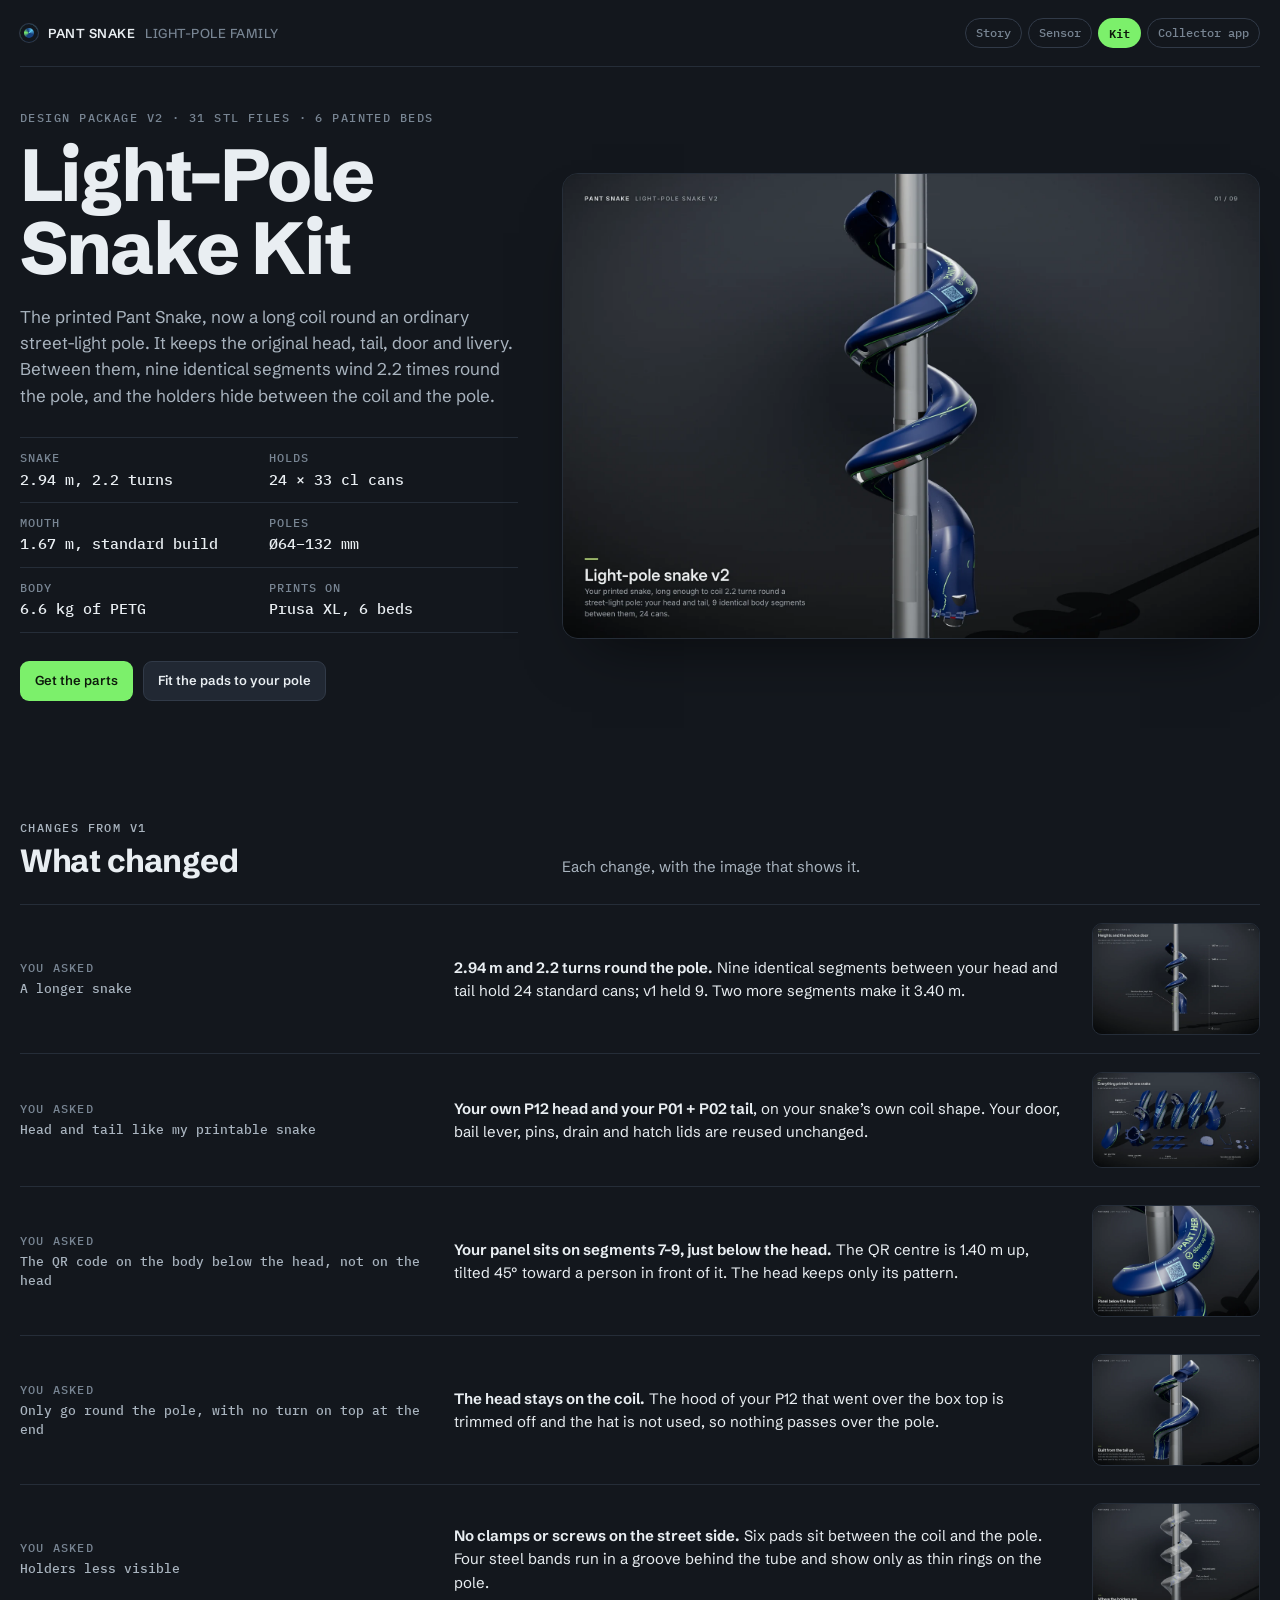
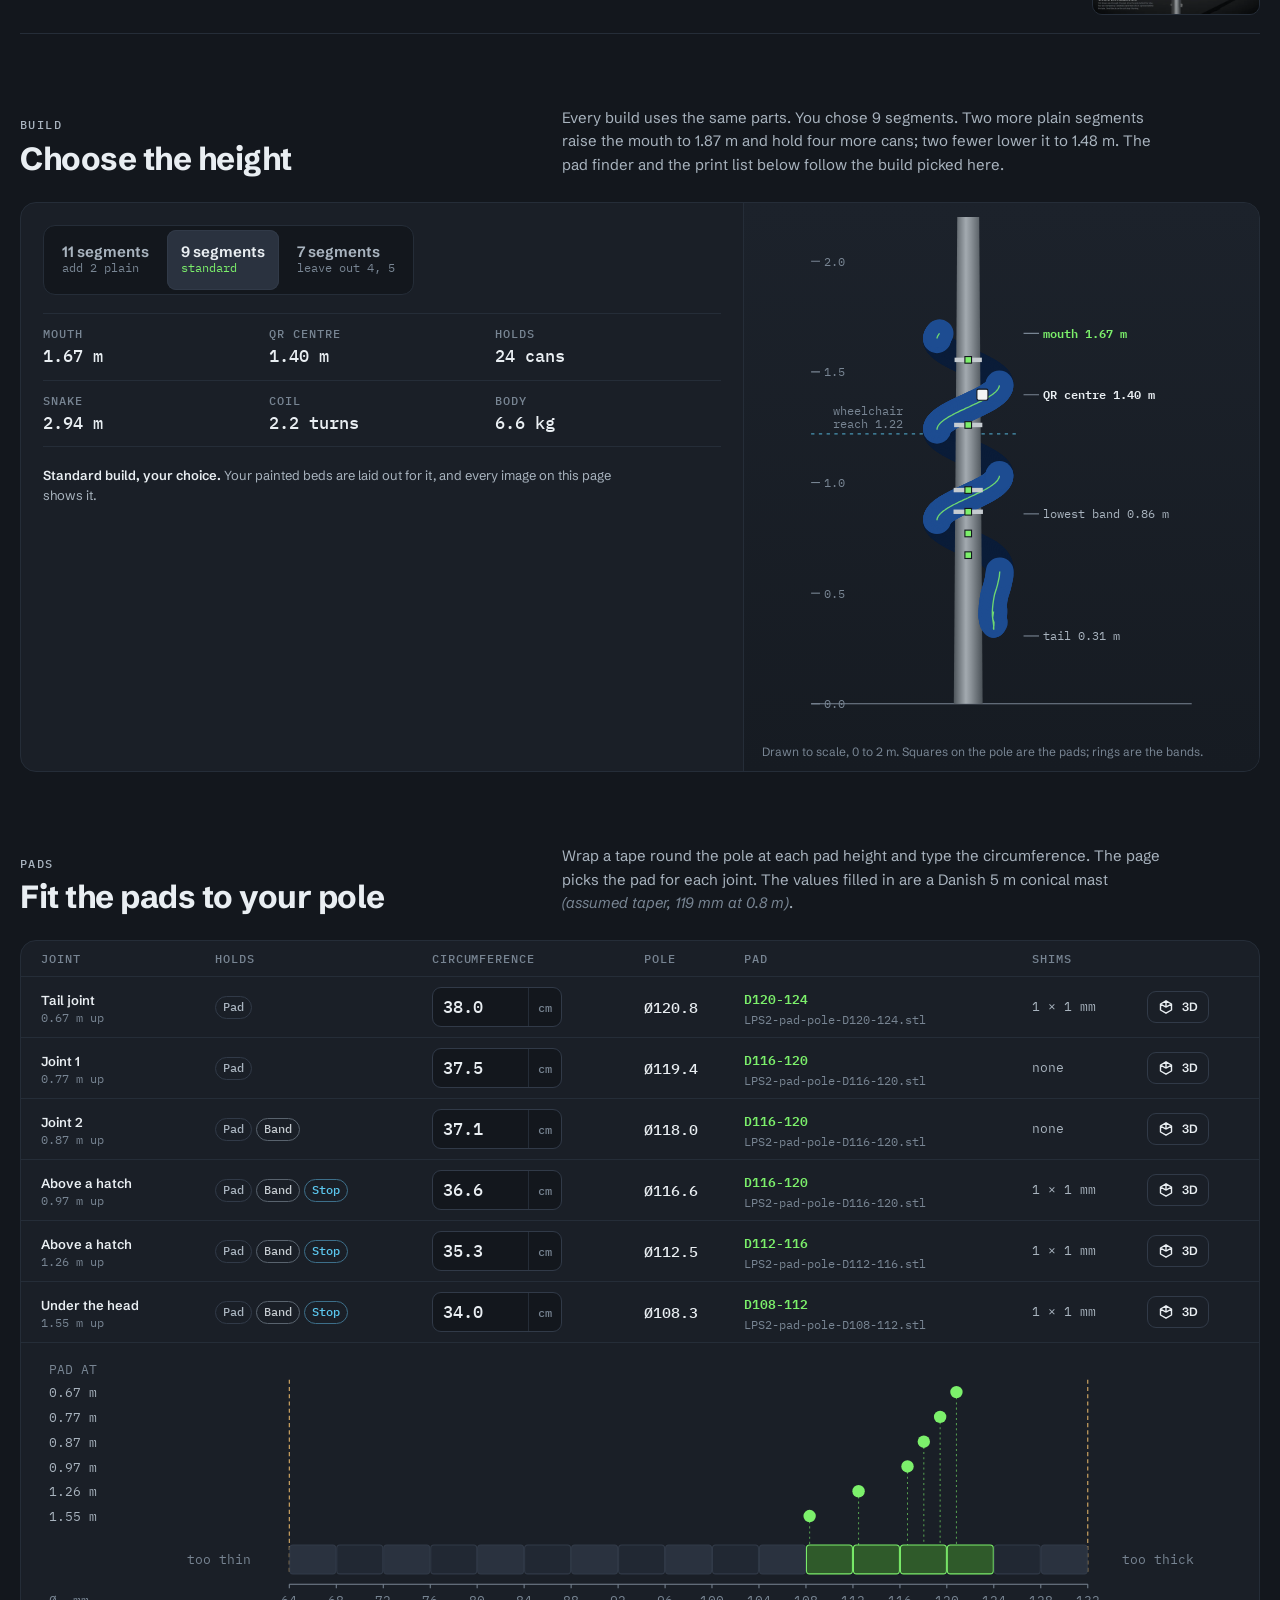
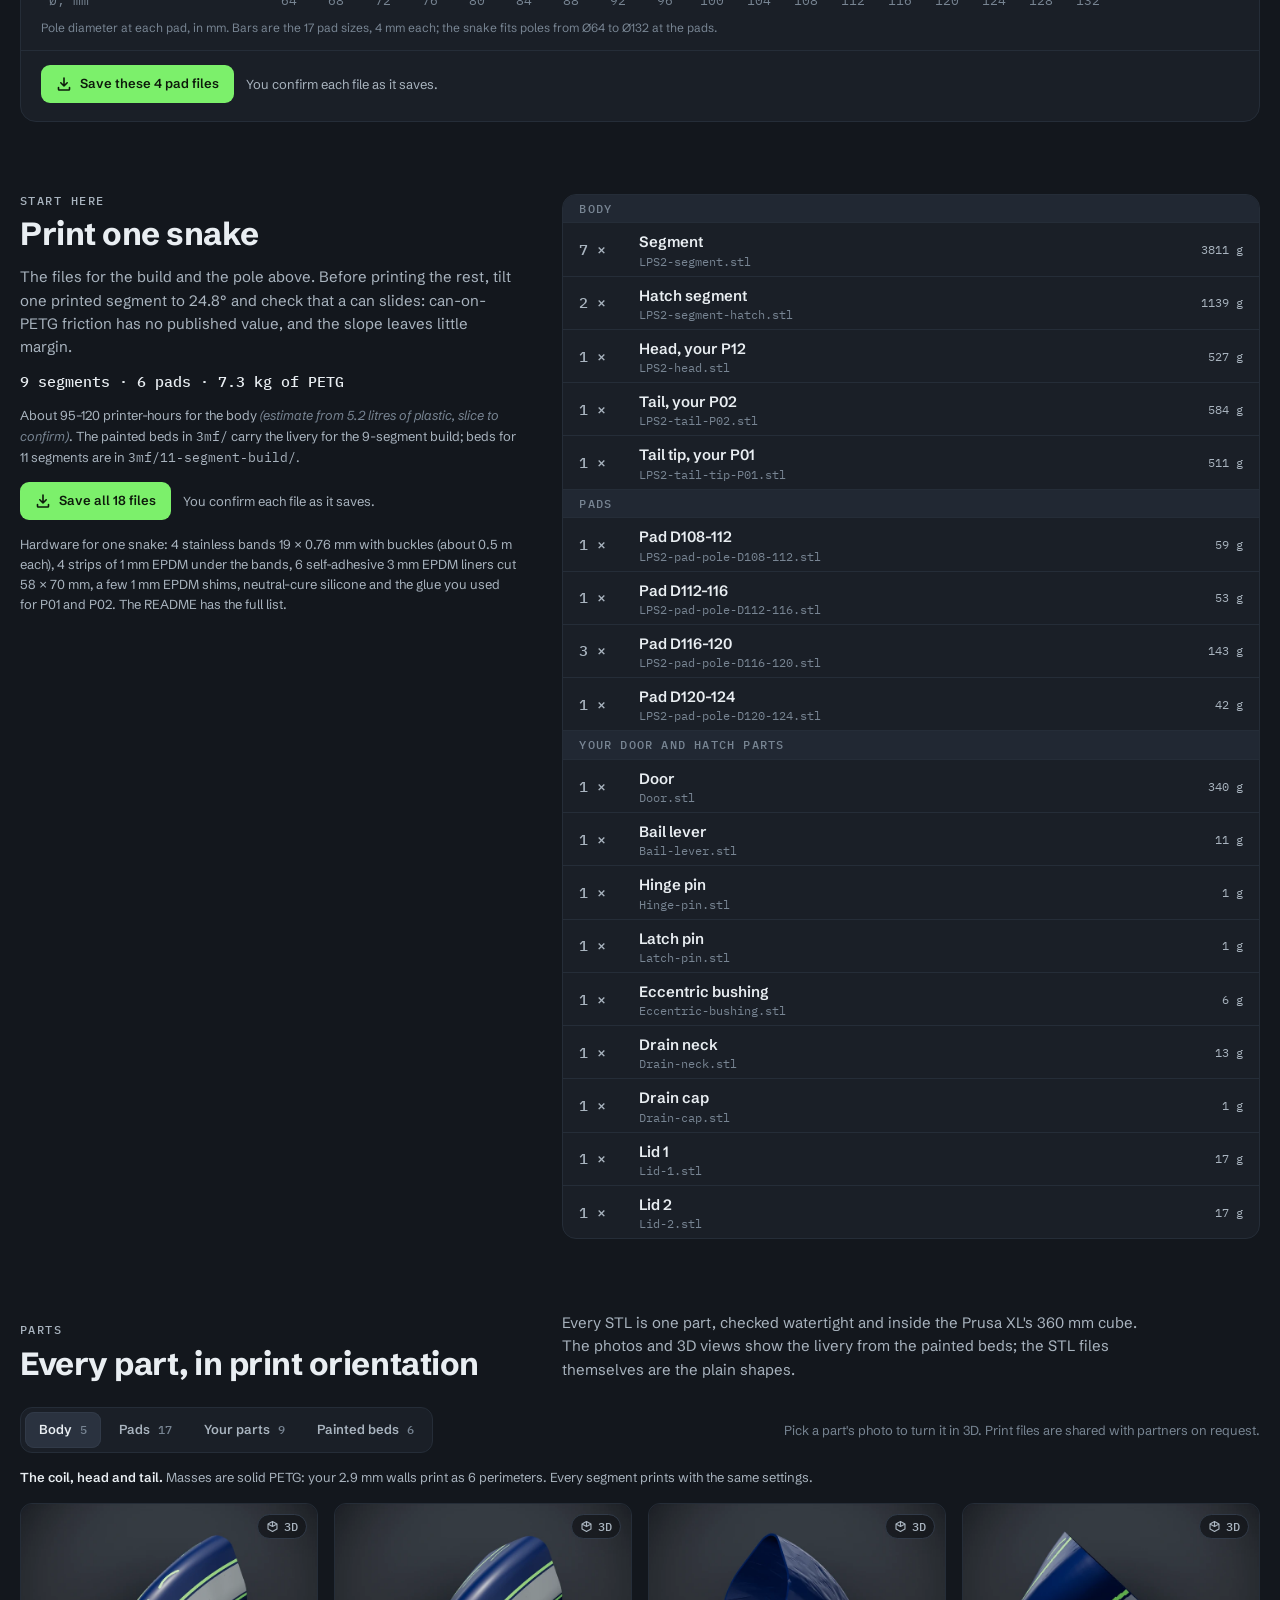
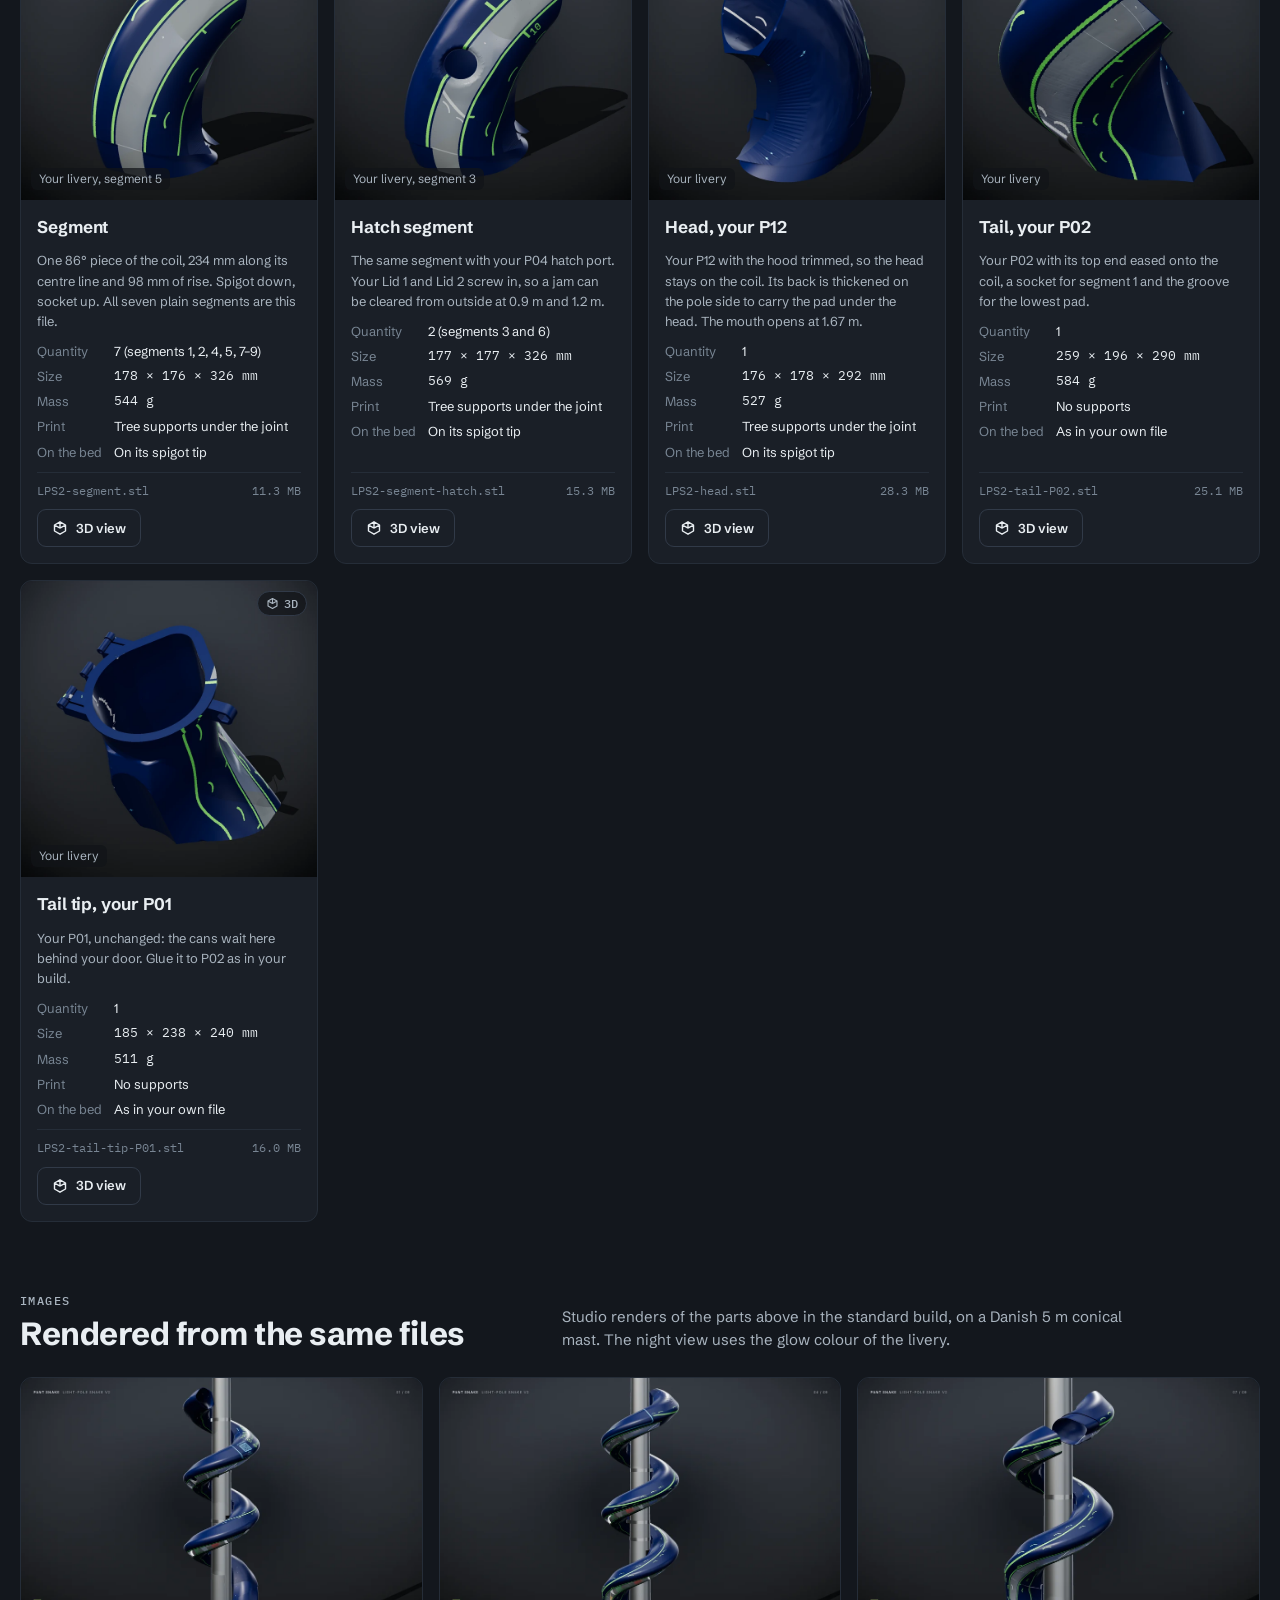
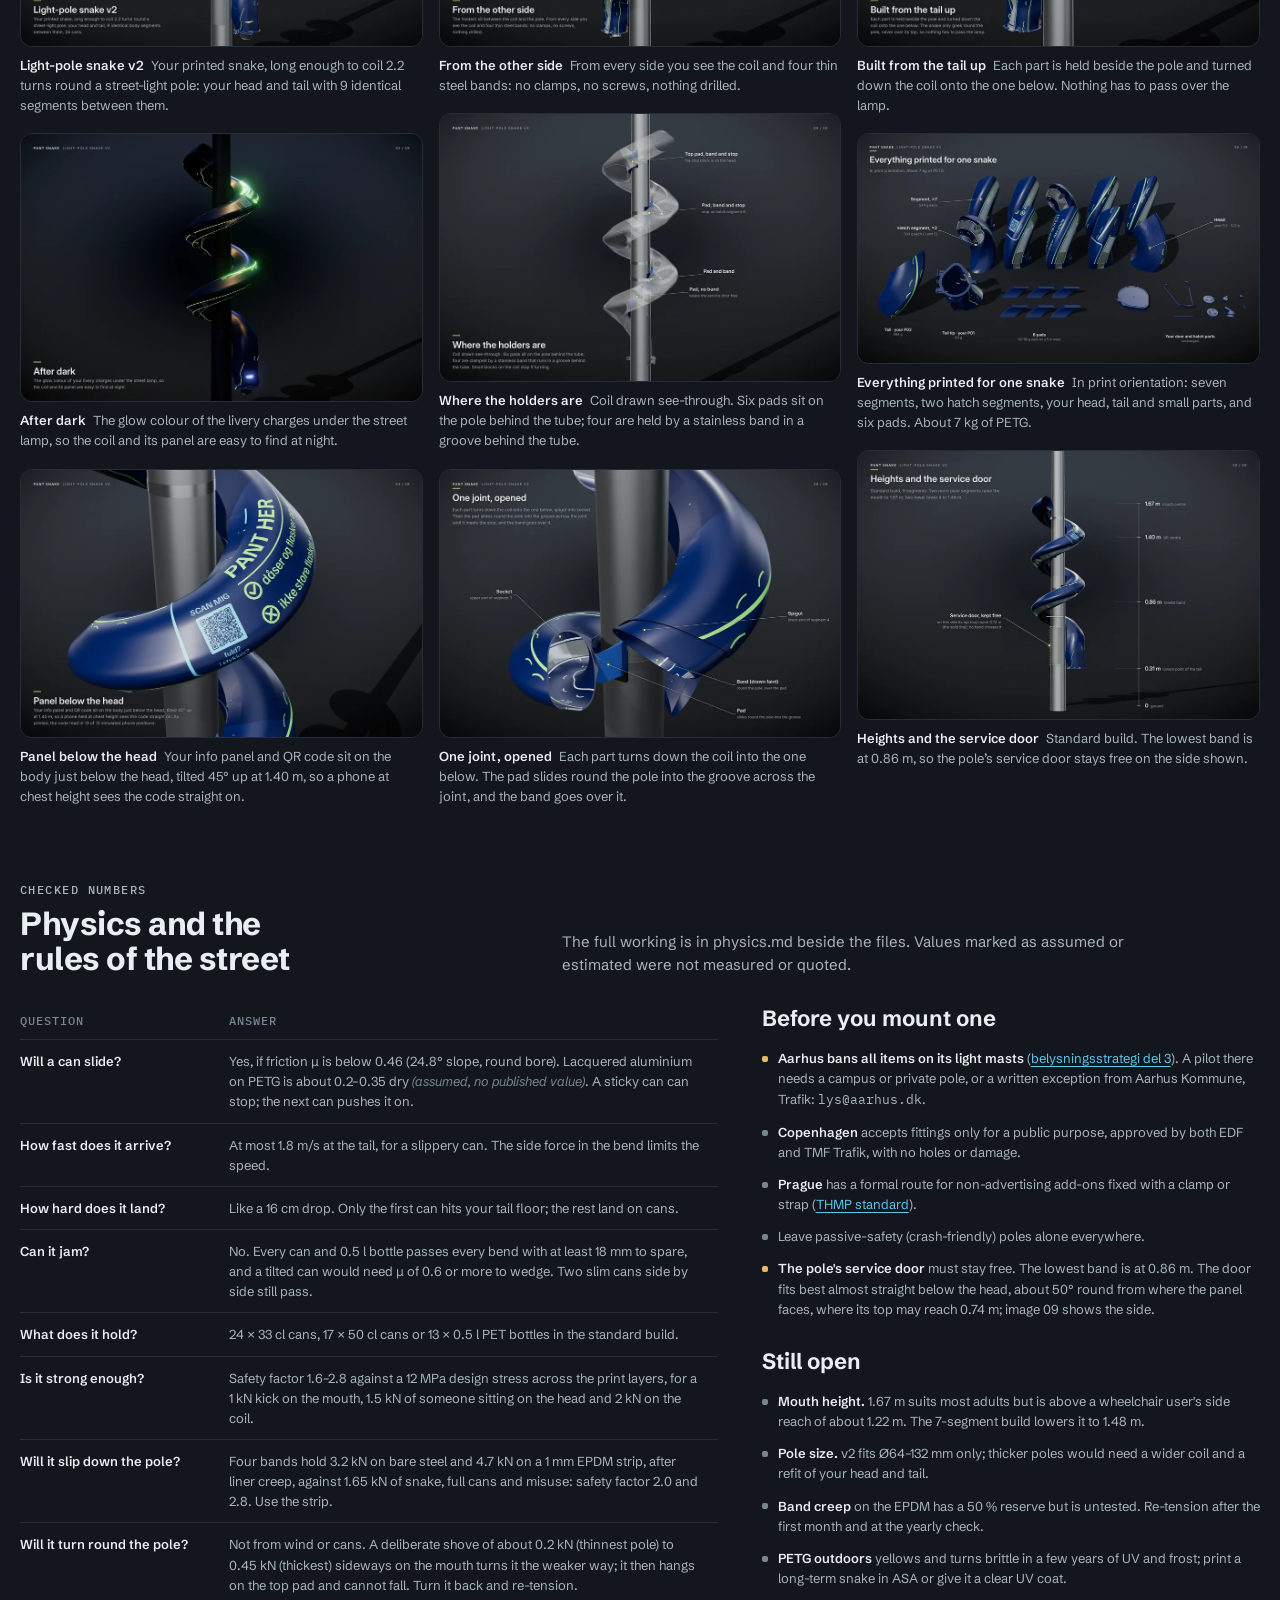
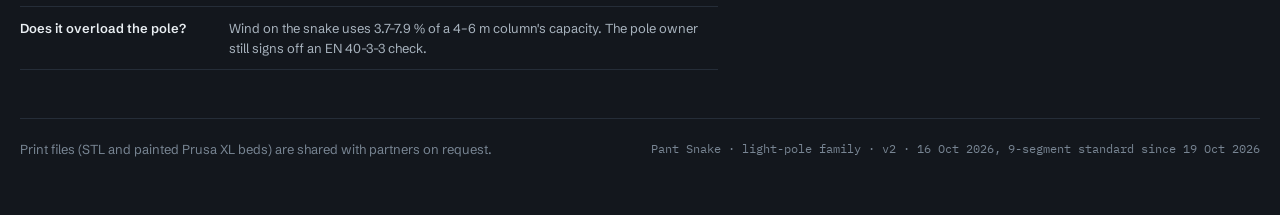
==== kit/index.html @ 94ca7a6e "Add story, sensor and kit pages next to the collector app The story and sensor films now use the rea" ====
<!doctype html><html><head><meta charset=utf8><meta name=viewport content="width=device-width,initial-scale=1,viewport-fit=cover"><style>:root{color-scheme:light;box-sizing:border-box;padding-top:env(safe-area-inset-top,0px);padding-bottom:env(safe-area-inset-bottom,0px)}html{scroll-padding-top:env(safe-area-inset-top,0px)}body{margin:0;padding:0;font:14px -apple-system,BlinkMacSystemFont,sans-serif;background:#fff;color:#000}img{max-width:100%}[hidden]:not([hidden=until-found i]){display:none!important}</style></head><body>
<title>Light-Pole Snake Kit</title>
<meta name="claude:viewport-fit-sides" content="cover">
<meta name="description" content="Your printed Pant Snake as a long coil round a street-light pole: every part with painted 3D previews, a build chooser and a pad finder.">
<link rel="preconnect" href="https://fonts.googleapis.com">
<link rel="preconnect" href="https://fonts.gstatic.com" crossorigin>
<link rel="stylesheet" href="https://fonts.googleapis.com/css2?family=IBM+Plex+Mono:wght@400;500;600&family=Schibsted+Grotesk:wght@400..800&display=swap">
<style>
/* Layout: a dark product studio that continues the renders' slate backdrop. The coil is the hero; parts sit on
   plates like a kit sheet; print-shop data (sizes, masses, file names) is set in mono like a job ticket. The accent
   is the livery: glow green for what fits and what to press, aqua for references, on a navy-tinted slate.
   One deliberate dark look: the renders are studio shots on slate, so the page has no light theme. */
:root {
  color-scheme: dark;
  --studio: #13171D;
  --plate: #1A1F27;
  --plate-2: #212833;
  --plate-3: #2A323F;
  --rule: #313A48;
  --rule-soft: #252D38;
  --ink: #E9EEF2;
  --ink-2: #A9B4BF;
  --ink-3: #788593;
  --navy: #0B2A5B;
  --navy-hi: #17417F;
  --glow: #7CF06B;
  --glow-ink: #0D1A0B;
  --aqua: #5CC8F0;
  --white: #F2F4F5;
  --window: #B9C5CC;
  --steel: #C5CBD0;
  --alert: #E8B86B;
  --f-display: "Schibsted Grotesk", "Helvetica Neue", Arial, sans-serif;
  --f-body: "Schibsted Grotesk", "Helvetica Neue", Arial, sans-serif;
  --f-data: "IBM Plex Mono", ui-monospace, "SFMono-Regular", Menlo, Consolas, monospace;
  --t-xs: 0.75rem;
  --t-s: 0.8125rem;
  --t-m: 0.9375rem;
  --t-l: 1.0625rem;
  --t-xl: 1.375rem;
  --t-2xl: clamp(1.5rem, 2.6vw, 2rem);
  --t-hero: clamp(2.5rem, 6.4vw, 4.6rem);
  --radius: 12px;
}
html { background: var(--studio); }
body {
  background: var(--studio);
  color: var(--ink);
  font: 400 var(--t-m)/1.55 var(--f-body);
  padding-left: max(16px, env(safe-area-inset-left, 0px));
  padding-right: max(16px, env(safe-area-inset-right, 0px));
  padding-block: 0 56px;
  -webkit-font-smoothing: antialiased;
}
.page { max-width: 1240px; margin: 0 auto; }
h1, h2, h3 { font-family: var(--f-display); margin: 0; text-wrap: balance; color: var(--ink); }
p { margin: 0; }
a { color: var(--aqua); text-underline-offset: 3px; text-decoration-thickness: 1px; }
a:focus-visible, button:focus-visible, input:focus-visible, [tabindex]:focus-visible { outline: 2px solid var(--glow); outline-offset: 2px; }
.num, .mono { font-family: var(--f-data); font-variant-numeric: tabular-nums; }
.eyebrow { font: 500 var(--t-xs)/1.2 var(--f-data); letter-spacing: 0.12em; text-transform: uppercase; color: var(--ink-3); }
.i { width: 16px; height: 16px; flex: none; }
.est { color: var(--ink-3); font-style: italic; }
.hint { color: var(--ink-3); font-size: var(--t-s); }
.sr { position: absolute; width: 1px; height: 1px; padding: 0; margin: -1px; overflow: hidden; clip: rect(0 0 0 0); white-space: nowrap; border: 0; }

/* top bar */
.top { display: flex; justify-content: space-between; align-items: center; gap: 16px; padding-block: 18px; border-bottom: 1px solid var(--rule-soft); }
.brand { display: flex; align-items: center; gap: 10px; font: 600 var(--t-s)/1 var(--f-display); letter-spacing: 0.04em; text-transform: uppercase; }
.brand .sub { color: var(--ink-3); font-weight: 500; }
.mark { width: 18px; height: 18px; border-radius: 50%; background: conic-gradient(from 210deg, var(--navy-hi), var(--glow) 18%, var(--navy-hi) 36%, var(--aqua) 54%, var(--navy-hi) 72%); box-shadow: inset 0 0 0 4px var(--studio), 0 0 0 1px var(--rule); }
.ver { display: flex; align-items: center; gap: 6px; font: 500 var(--t-xs)/1 var(--f-data); }
.ver .pill { display: inline-flex; align-items: center; min-height: 28px; padding: 0 10px; border-radius: 999px; border: 1px solid var(--rule); color: var(--ink-3); text-decoration: none; }
.ver .pill.on { color: var(--glow-ink); background: var(--glow); border-color: transparent; font-weight: 600; }
.ver a.pill:hover { color: var(--ink); border-color: var(--ink-3); }

/* hero */
.hero { display: grid; grid-template-columns: minmax(0, 5fr) minmax(0, 7fr); gap: 44px; align-items: center; padding-block: 44px 56px; }
.hero h1 { font-size: var(--t-hero); font-weight: 760; letter-spacing: -0.025em; line-height: 0.98; margin-top: 14px; }
.hero .lede { font-size: var(--t-l); color: var(--ink-2); margin-top: 20px; max-width: 34em; }
.figures { display: grid; grid-template-columns: repeat(2, minmax(0, 1fr)); margin: 28px 0 0; border-top: 1px solid var(--rule-soft); }
.figures div { padding: 12px 12px 12px 0; border-bottom: 1px solid var(--rule-soft); min-width: 0; }
.figures dt { font: 500 var(--t-xs)/1.3 var(--f-data); letter-spacing: 0.08em; text-transform: uppercase; color: var(--ink-3); }
.figures dd { margin: 4px 0 0; font: 500 var(--t-m)/1.35 var(--f-data); font-variant-numeric: tabular-nums; color: var(--ink); }
.cta { display: flex; flex-wrap: wrap; gap: 10px; margin-top: 28px; }
.hero-fig { margin: 0; border-radius: 16px; overflow: hidden; border: 1px solid var(--rule-soft); background: #1C1F24; box-shadow: 0 30px 60px -30px rgba(0, 0, 0, 0.6); }
.hero-fig button { all: unset; display: block; cursor: zoom-in; }
.hero-fig img { display: block; width: 100%; height: auto; }

/* buttons */
.btn { display: inline-flex; align-items: center; justify-content: center; gap: 8px; min-height: 38px; padding: 0 14px; border-radius: 9px; border: 1px solid var(--rule); background: var(--plate-2); color: var(--ink); font: 600 var(--t-s)/1 var(--f-body); cursor: pointer; text-decoration: none; white-space: nowrap; transition: background-color 0.15s, border-color 0.15s; }
.btn:hover { background: var(--plate-3); }
.btn.primary { background: var(--glow); border-color: transparent; color: var(--glow-ink); }
.btn.primary:hover { background: #95F487; }
.btn.ghost { background: transparent; }
.btn.ghost:hover { background: var(--plate-2); }
.btn[disabled] { opacity: 0.5; cursor: default; }
.btn[data-state="busy"] .i { animation: bob 0.9s ease-in-out infinite; }
.btn[data-state="saved"] { background: transparent; border-color: var(--glow); color: var(--ink); }
.btn.sm { min-height: 32px; padding: 0 10px; font-size: var(--t-xs); }
@keyframes bob { 50% { transform: translateY(2px); } }

/* sections */
.section { padding-block: 64px 8px; }
.section-head { display: grid; grid-template-columns: minmax(0, 5fr) minmax(0, 7fr); gap: 44px; align-items: end; margin-bottom: 26px; }
.section-head h2 { font-size: var(--t-2xl); font-weight: 720; letter-spacing: -0.015em; line-height: 1.1; margin-top: 8px; }
.section-head p { color: var(--ink-2); max-width: 40em; }

/* what you asked for */
.asks { list-style: none; margin: 0; padding: 0; border-top: 1px solid var(--rule-soft); }
.ask { display: grid; grid-template-columns: minmax(0, 4fr) minmax(0, 6fr) 168px; gap: 28px; align-items: center; padding: 18px 0; border-bottom: 1px solid var(--rule-soft); }
.ask .q { font: 500 var(--t-s)/1.45 var(--f-data); color: var(--ink-2); }
.ask .q::before { content: "You asked"; display: block; font-size: var(--t-xs); letter-spacing: 0.1em; text-transform: uppercase; color: var(--ink-3); margin-bottom: 4px; }
.ask .a { color: var(--ink); }
.ask .a strong { font-weight: 650; }
.ask .ev { all: unset; box-sizing: border-box; display: block; width: 168px; max-width: 100%; aspect-ratio: 3 / 2; border-radius: 10px; overflow: hidden; border: 1px solid var(--rule-soft); cursor: zoom-in; background: #1C1F24; }
.ask .ev img { display: block; width: 100%; height: 100%; object-fit: cover; transition: transform 0.5s cubic-bezier(.2, .7, .2, 1); }
.ask .ev:hover img { transform: scale(1.04); }
.ask .ev:focus-visible { outline: 2px solid var(--glow); outline-offset: 2px; }

/* build chooser */
.build { display: grid; grid-template-columns: minmax(0, 7fr) minmax(0, 5fr); border: 1px solid var(--rule-soft); border-radius: 16px; background: var(--plate); overflow: hidden; }
.build-main { padding: 22px; display: flex; flex-direction: column; gap: 18px; min-width: 0; }
.seg-ctl { display: flex; flex-wrap: wrap; gap: 4px; padding: 4px; background: var(--studio); border: 1px solid var(--rule-soft); border-radius: 12px; align-self: flex-start; max-width: 100%; }
.seg-ctl label { position: relative; display: inline-flex; flex-direction: column; justify-content: center; min-height: 48px; padding: 6px 14px; border-radius: 9px; cursor: pointer; color: var(--ink-2); }
.seg-ctl input { position: absolute; opacity: 0; inset: 0; margin: 0; cursor: pointer; }
.seg-ctl .n { font: 650 var(--t-m)/1.1 var(--f-display); }
.seg-ctl .d { font: 400 var(--t-xs)/1.3 var(--f-data); color: var(--ink-3); }
.seg-ctl label:has(input:checked) { background: var(--plate-3); color: var(--ink); box-shadow: inset 0 0 0 1px var(--rule); }
.seg-ctl label:has(input:checked) .d { color: var(--glow); }
.seg-ctl label:has(input:focus-visible) { outline: 2px solid var(--glow); outline-offset: 1px; }
.bfig { display: grid; grid-template-columns: repeat(3, minmax(0, 1fr)); gap: 0; border-top: 1px solid var(--rule-soft); margin: 0; }
.bfig div { padding: 12px 12px 12px 0; border-bottom: 1px solid var(--rule-soft); min-width: 0; }
.bfig dt { font: 500 var(--t-xs)/1.3 var(--f-data); letter-spacing: 0.08em; text-transform: uppercase; color: var(--ink-3); }
.bfig dd { margin: 4px 0 0; font: 500 var(--t-l)/1.3 var(--f-data); font-variant-numeric: tabular-nums; }
.bfig dd small { display: block; font-size: var(--t-xs); color: var(--ink-3); font-weight: 400; }
.build-note { color: var(--ink-2); font-size: var(--t-s); max-width: 46em; }
.build-note strong { color: var(--ink); font-weight: 600; }
.elev { margin: 0; padding: 14px 18px 10px; border-left: 1px solid var(--rule-soft); background: linear-gradient(180deg, #1C222B, #161B22); min-width: 0; }
.elev svg { display: block; width: 100%; height: auto; max-height: 520px; }
.elev text { font-family: var(--f-data); font-size: 11px; fill: var(--ink-2); }
.elev .lab-strong { fill: var(--ink); font-weight: 600; }
.elev .lab-glow { fill: var(--glow); font-weight: 600; }
.elev .lab-dim { fill: var(--ink-3); }
.elev figcaption { color: var(--ink-3); font-size: var(--t-xs); margin-top: 6px; }

/* pad finder */
.finder { border: 1px solid var(--rule-soft); border-radius: 16px; background: var(--plate); overflow: hidden; }
.finder-top { display: flex; flex-wrap: wrap; justify-content: space-between; align-items: center; gap: 12px 20px; padding: 16px 20px; border-bottom: 1px solid var(--rule-soft); }
.finder-top p { color: var(--ink-2); font-size: var(--t-s); max-width: 54em; }
.tbl { overflow-x: auto; position: relative; }
table { width: 100%; border-collapse: collapse; font-size: var(--t-s); }
th, td { text-align: left; vertical-align: middle; padding: 10px 14px 10px 0; border-top: 1px solid var(--rule-soft); }
thead th { font: 500 var(--t-xs) var(--f-data); letter-spacing: 0.08em; text-transform: uppercase; color: var(--ink-3); border-top: 0; vertical-align: bottom; }
td { color: var(--ink-2); }
.padtab { min-width: 760px; }
.padtab th:first-child, .padtab td:first-child { padding-left: 20px; }
.padtab td.j { color: var(--ink); font-weight: 600; white-space: nowrap; }
.padtab td.j small { display: block; font: 400 var(--t-xs) var(--f-data); color: var(--ink-3); }
.role { display: inline-flex; flex-wrap: wrap; gap: 4px; }
.tag { display: inline-flex; align-items: center; gap: 5px; padding: 2px 7px; border-radius: 999px; font: 500 var(--t-xs)/1.4 var(--f-data); border: 1px solid var(--rule); color: var(--ink-2); white-space: nowrap; }
.tag.band { border-color: #59636E; color: var(--steel); }
.tag.stop { border-color: #3D6F8A; color: var(--aqua); }
.field { display: flex; align-items: stretch; border: 1px solid var(--rule); border-radius: 9px; background: var(--studio); overflow: hidden; width: 128px; }
.field input { flex: 1; min-width: 0; width: 100%; border: 0; background: transparent; color: var(--ink); font: 500 var(--t-l)/1 var(--f-data); padding: 8px 10px; font-variant-numeric: tabular-nums; }
.field input:focus-visible { outline: none; }
.field:focus-within { border-color: var(--glow); }
.field .unit { display: flex; align-items: center; padding: 0 9px; color: var(--ink-3); font: 500 var(--t-xs) var(--f-data); border-left: 1px solid var(--rule-soft); }
.dia { font: 500 var(--t-m) var(--f-data); color: var(--ink); white-space: nowrap; }
.padname { font: 600 var(--t-s) var(--f-data); color: var(--glow); white-space: nowrap; }
.padname.bad { color: var(--alert); }
.padtab .pfile { font: 400 var(--t-xs) var(--f-data); color: var(--ink-3); display: block; margin-top: 2px; overflow-wrap: anywhere; }
.finder-chart { margin: 0; padding: 14px 20px 12px; border-top: 1px solid var(--rule-soft); }
.chart-scroll { overflow-x: auto; position: relative; }
#padchart { width: 100%; min-width: 880px; height: auto; display: block; }
#padchart text { font-family: var(--f-data); font-size: 12.5px; fill: var(--ink-2); }
#padchart .bar rect { fill: var(--plate-3); stroke: var(--rule); stroke-width: 1; }
#padchart .bar.alt rect { fill: var(--plate-2); }
#padchart .bar.hit rect { fill: #2F5A2A; stroke: var(--glow); }
#padchart .axis, #padchart .tick { stroke: var(--ink-3); stroke-width: 1; }
#padchart .lab { fill: var(--ink-3); }
#padchart .row-lab { fill: var(--ink-2); }
#padchart .mk circle { fill: var(--glow); }
#padchart .mk.bad circle { fill: var(--alert); }
#padchart .mk line { stroke: var(--glow); stroke-width: 1; stroke-dasharray: 2 3; opacity: 0.6; }
#padchart .mk.bad line { stroke: var(--alert); }
#padchart .limit { stroke: var(--alert); stroke-width: 1; stroke-dasharray: 4 3; }
.finder-chart figcaption { color: var(--ink-3); font-size: var(--t-xs); margin-top: 6px; }
.finder-foot { display: flex; flex-wrap: wrap; align-items: center; gap: 12px; padding: 14px 20px 18px; border-top: 1px solid var(--rule-soft); }
.status { color: var(--ink-2); font-size: var(--t-s); }

/* print one snake */
.lane { display: grid; grid-template-columns: minmax(0, 5fr) minmax(0, 7fr); gap: 44px; align-items: start; }
.lane-text { display: flex; flex-direction: column; gap: 14px; }
.lane-text h2 { font-size: var(--t-2xl); font-weight: 720; letter-spacing: -0.015em; line-height: 1.1; margin-top: 8px; }
.lane-text p { color: var(--ink-2); }
.lane-sum { font: 500 var(--t-m) var(--f-data); color: var(--ink) !important; }
.lane-actions { display: flex; flex-wrap: wrap; align-items: center; gap: 12px; }
.hw { color: var(--ink-3); font-size: var(--t-s); }
.checklist { list-style: none; margin: 0; padding: 0; border: 1px solid var(--rule-soft); border-radius: 14px; background: var(--plate); overflow: hidden; }
.checklist li { display: grid; grid-template-columns: 3.2em minmax(0, 1fr) auto; grid-template-areas: "q n c" "q f c"; gap: 0 12px; padding: 7px 16px; border-top: 1px solid var(--rule-soft); align-items: center; }
.checklist li:first-child { border-top: 0; }
.checklist li.grp { display: block; padding: 6px 16px; background: var(--plate-2); font: 500 var(--t-xs)/1.3 var(--f-data); letter-spacing: 0.1em; text-transform: uppercase; color: var(--ink-3); }
.checklist .q { grid-area: q; color: var(--ink-2); font: 500 var(--t-m) var(--f-data); }
.checklist .n { grid-area: n; font-weight: 600; }
.checklist .f { grid-area: f; font: 400 var(--t-xs) var(--f-data); color: var(--ink-3); overflow-wrap: anywhere; }
.checklist .c { grid-area: c; color: var(--ink-2); font: 400 var(--t-xs) var(--f-data); white-space: nowrap; }
.checklist li.saved .q::after { content: " ✓"; color: var(--glow); }

/* tabs and part grid */
.bar { display: flex; flex-wrap: wrap; justify-content: space-between; align-items: center; gap: 12px 20px; margin: 0 0 14px; }
.tabs { display: flex; flex-wrap: wrap; gap: 4px; padding: 4px; background: var(--plate); border: 1px solid var(--rule-soft); border-radius: 12px; max-width: 100%; }
.tab { display: inline-flex; align-items: center; gap: 8px; min-height: 36px; padding: 0 14px; border: 0; border-radius: 9px; background: transparent; color: var(--ink-2); font: 600 var(--t-s)/1 var(--f-body); cursor: pointer; }
.tab:hover { color: var(--ink); }
.tab[aria-selected="true"] { background: var(--plate-3); color: var(--ink); box-shadow: inset 0 0 0 1px var(--rule); }
.tab .count { font: 500 var(--t-xs) var(--f-data); color: var(--ink-3); }
.tab .short { display: none; }
.dl-note { color: var(--ink-3); font-size: var(--t-s); max-width: 44em; }
.dl-note.warn { color: var(--alert); }
.panel-meta { color: var(--ink-2); font-size: var(--t-s); margin-bottom: 16px; max-width: 70em; }
.panel-meta strong { color: var(--ink); font-weight: 600; }
.grid { display: grid; grid-template-columns: repeat(auto-fill, minmax(262px, 1fr)); gap: 16px; }
.part { display: flex; flex-direction: column; background: var(--plate); border: 1px solid var(--rule-soft); border-radius: var(--radius); overflow: hidden; min-width: 0; }
.shot { all: unset; box-sizing: border-box; display: block; position: relative; aspect-ratio: 1 / 1; max-width: 100%; cursor: zoom-in; background: #1D2127; }
.shot:focus-visible { outline: 2px solid var(--glow); outline-offset: -2px; }
.shot img { display: block; width: 100%; height: 100%; object-fit: cover; transition: transform 0.5s cubic-bezier(.2, .7, .2, 1); }
.shot:hover img { transform: scale(1.035); }
.badge { position: absolute; top: 10px; right: 10px; display: inline-flex; align-items: center; gap: 5px; font: 500 var(--t-xs)/1 var(--f-data); padding: 5px 8px; border-radius: 999px; background: rgba(17, 20, 24, 0.72); border: 1px solid var(--rule); color: var(--ink-2); }
.badge .i { width: 13px; height: 13px; }
.shown { position: absolute; left: 10px; bottom: 10px; font: 400 var(--t-xs)/1.2 var(--f-body); color: var(--ink-2); background: rgba(17, 20, 24, 0.72); padding: 4px 8px; border-radius: 6px; }
.part-body { padding: 14px 16px 16px; display: flex; flex-direction: column; gap: 10px; flex: 1; min-width: 0; }
.part h3 { font-size: var(--t-l); font-weight: 680; letter-spacing: -0.005em; }
.note { color: var(--ink-2); font-size: var(--t-s); }
.spec { display: grid; grid-template-columns: auto minmax(0, 1fr); gap: 5px 12px; margin: 0; font-size: var(--t-s); }
.spec div { display: contents; }
.spec dt { color: var(--ink-3); }
.spec dd { margin: 0; color: var(--ink); min-width: 0; }
.spec .num { font-size: var(--t-s); }
.file { display: flex; justify-content: space-between; gap: 10px; font: 400 var(--t-xs)/1.4 var(--f-data); color: var(--ink-3); margin-top: auto; padding-top: 10px; border-top: 1px solid var(--rule-soft); }
.file .fname { overflow-wrap: anywhere; min-width: 0; user-select: all; }
.file .fsize { flex: none; }
.actions { display: flex; gap: 8px; flex-wrap: wrap; }
.actions .btn.primary { flex: 1; }
.pads-intro { display: grid; grid-template-columns: 200px minmax(0, 1fr); gap: 20px; align-items: center; margin-bottom: 14px; }
.pads-intro .shot { border-radius: 12px; overflow: hidden; border: 1px solid var(--rule-soft); }
.pads-intro p { color: var(--ink-2); font-size: var(--t-s); max-width: 52em; }
.pads-intro p + p { margin-top: 8px; }
.sizes { min-width: 640px; }
.sizes td:first-child, .sizes th:first-child { padding-left: 2px; }
.sizes td.r { color: var(--ink); font: 600 var(--t-s) var(--f-data); white-space: nowrap; }
.sizes td .acts { display: flex; gap: 6px; justify-content: flex-end; }
.sizes tr.pick td.r { color: var(--glow); }
.sizes tr.pick td.r::after { content: " ●"; font-size: 0.7em; vertical-align: 1px; }
.beds { list-style: none; margin: 0; padding: 0; display: grid; grid-template-columns: repeat(auto-fill, minmax(320px, 1fr)); gap: 16px; }
.bedc { display: flex; flex-direction: column; gap: 10px; padding: 16px; background: var(--plate); border: 1px solid var(--rule-soft); border-radius: var(--radius); min-width: 0; }
.bedc h3 { font-size: var(--t-l); font-weight: 680; }
.bedc .contents { color: var(--ink-2); font-size: var(--t-s); }
.panel-meta.beds11 { margin-top: 32px; padding-top: 20px; border-top: 1px solid var(--rule-soft); }

/* gallery */
.gallery { columns: 3 300px; column-gap: 16px; }
.g-item { break-inside: avoid; margin: 0 0 18px; }
.g-btn { all: unset; box-sizing: border-box; display: block; width: 100%; cursor: zoom-in; border-radius: 12px; overflow: hidden; border: 1px solid var(--rule-soft); background: #1C1F24; }
.g-btn:focus-visible { outline: 2px solid var(--glow); outline-offset: 2px; }
.g-btn img { display: block; width: 100%; height: auto; transition: transform 0.5s cubic-bezier(.2, .7, .2, 1); }
.g-btn:hover img { transform: scale(1.02); }
.g-item figcaption { font-size: var(--t-s); color: var(--ink-2); margin-top: 8px; }
.g-item figcaption strong { color: var(--ink); font-weight: 600; margin-right: 4px; }

/* numbers */
.numbers { display: grid; grid-template-columns: minmax(0, 7fr) minmax(0, 5fr); gap: 44px; align-items: start; }
.numbers h3 { font-size: var(--t-xl); font-weight: 680; margin-bottom: 12px; }
.qa th, .qa td { vertical-align: top; padding: 11px 14px 11px 0; }
.qa tr:last-child th, .qa tr:last-child td { border-bottom: 1px solid var(--rule-soft); }
.qa tbody th { font-weight: 600; color: var(--ink); width: 30%; }
.rules { list-style: none; margin: 0 0 26px; padding: 0; display: flex; flex-direction: column; gap: 12px; }
.rules li { padding-left: 16px; position: relative; color: var(--ink-2); font-size: var(--t-s); }
.rules li::before { content: ""; position: absolute; left: 0; top: 0.6em; width: 6px; height: 6px; border-radius: 2px; background: var(--ink-3); }
.rules li.key::before { background: var(--alert); }
.rules strong { color: var(--ink); font-weight: 600; }

/* v1 band */
.earlier { display: flex; flex-wrap: wrap; justify-content: space-between; align-items: center; gap: 16px 28px; margin-top: 64px; padding: 20px 22px; border: 1px solid var(--rule-soft); border-radius: 16px; background: var(--plate); }
.earlier p { color: var(--ink-2); max-width: 52em; }
.earlier strong { color: var(--ink); font-weight: 650; }

.foot { margin-top: 40px; padding-top: 20px; border-top: 1px solid var(--rule-soft); display: flex; flex-wrap: wrap; justify-content: space-between; align-items: center; gap: 12px 24px; color: var(--ink-3); font-size: var(--t-s); }
.foot .mono { font-size: var(--t-xs); }
.foot .docs { display: flex; flex-wrap: wrap; gap: 8px; }

/* dialogs */
dialog { padding: 0; border: 1px solid var(--rule); border-radius: 18px; background: var(--plate); color: var(--ink); width: min(1120px, calc(100vw - 32px)); max-width: none; max-height: calc(100dvh - 32px); overflow: hidden; }
dialog::backdrop { background: rgba(9, 11, 13, 0.74); backdrop-filter: blur(3px); }
.viewer { display: grid; grid-template-columns: minmax(0, 1fr) 330px; height: min(680px, calc(100dvh - 34px)); }
.stage { position: relative; min-height: 0; background: radial-gradient(110% 85% at 50% 32%, #2E333B 0%, #1B1E23 58%, #131518 100%); }
.stage canvas { position: absolute; inset: 0; width: 100%; height: 100%; display: block; touch-action: none; cursor: grab; }
.stage canvas:active { cursor: grabbing; }
.stage-msg { position: absolute; inset: auto 0 18px 0; text-align: center; color: var(--ink-2); font-size: var(--t-s); pointer-events: none; }
.stage-fallback { position: absolute; inset: 0; display: grid; place-items: center; padding: 24px; }
.stage-fallback img { max-width: min(520px, 100%); max-height: 100%; border-radius: 12px; }
.stage-help { position: absolute; left: 16px; bottom: 14px; font: 400 var(--t-xs) var(--f-data); color: var(--ink-3); pointer-events: none; }
.legend { position: absolute; right: 14px; top: 14px; display: flex; flex-direction: column; gap: 5px; padding: 8px 10px; border-radius: 9px; background: rgba(17, 20, 24, 0.66); border: 1px solid var(--rule-soft); font: 400 var(--t-xs)/1.2 var(--f-data); color: var(--ink-2); pointer-events: none; }
.legend span { display: flex; align-items: center; gap: 7px; }
.chip { display: inline-block; width: 10px; height: 10px; border-radius: 3px; box-shadow: inset 0 0 0 1px rgba(255, 255, 255, 0.2); flex: none; }
.v-info { padding: 22px 22px 20px; border-left: 1px solid var(--rule-soft); display: flex; flex-direction: column; gap: 14px; overflow: auto; min-width: 0; }
.v-info h2 { font-size: var(--t-xl); font-weight: 700; }
.v-top { display: flex; justify-content: space-between; align-items: center; gap: 8px; }
.icon-btn { display: inline-grid; place-items: center; width: 36px; height: 36px; border-radius: 9px; border: 1px solid var(--rule); background: var(--plate-2); color: var(--ink); cursor: pointer; font: 600 1rem/1 var(--f-body); }
.icon-btn:hover { background: var(--plate-3); }
.v-nav { display: flex; gap: 6px; }
.v-actions { display: flex; flex-direction: column; gap: 8px; margin-top: auto; }
.lb { display: flex; flex-direction: column; }
.lb-stage { position: relative; display: grid; place-items: center; background: #15181B; min-height: 0; }
.lb-stage img { display: block; max-width: 100%; max-height: calc(100dvh - 120px); width: auto; height: auto; }
.lb-bar { display: flex; align-items: center; justify-content: space-between; gap: 12px; padding: 12px 14px 12px 18px; border-top: 1px solid var(--rule-soft); }
.lb-bar .t { font-weight: 600; }
.lb-bar .n { color: var(--ink-3); font: 400 var(--t-xs) var(--f-data); margin-left: 10px; }

.toast { position: fixed; left: 50%; transform: translateX(-50%); bottom: calc(18px + env(safe-area-inset-bottom, 0px)); z-index: 50; max-width: min(560px, calc(100vw - 32px)); padding: 11px 16px; border-radius: 10px; background: var(--plate-3); border: 1px solid var(--rule); color: var(--ink); font-size: var(--t-s); box-shadow: 0 16px 40px -12px rgba(0, 0, 0, 0.6); }
.toast[data-kind="ok"] { border-color: var(--glow); }
.toast[data-kind="warn"] { border-color: var(--alert); }

@media (max-width: 960px) {
  .hero, .section-head, .lane, .numbers, .build { grid-template-columns: minmax(0, 1fr); gap: 24px; }
  .build { gap: 0; }
  .elev { border-left: 0; border-top: 1px solid var(--rule-soft); }
  .elev svg { max-height: 440px; }
  .hero { padding-block: 28px 36px; }
  .ask { grid-template-columns: minmax(0, 1fr) 140px; gap: 10px 18px; }
  .ask .q { grid-column: 1 / -1; }
  .ask .ev { width: 140px; }
}
@media (max-width: 760px) {
  dialog { width: 100vw; max-height: 100dvh; height: 100dvh; border-radius: 0; border: 0; }
  .viewer { grid-template-columns: minmax(0, 1fr); grid-template-rows: minmax(0, 1fr) auto; height: 100dvh; }
  .v-info { border-left: 0; border-top: 1px solid var(--rule-soft); max-height: 46dvh; padding-bottom: calc(16px + env(safe-area-inset-bottom, 0px)); }
  .v-top { padding-top: env(safe-area-inset-top, 0px); }
  .lb-stage img { max-height: calc(100dvh - 90px); }
  .bfig { grid-template-columns: repeat(2, minmax(0, 1fr)); }
  .pads-intro { grid-template-columns: minmax(0, 1fr); }
  .pads-intro .shot { width: 160px; }
}
@media (max-width: 640px) {
  .padtab { min-width: 0; }
  .padtab thead { position: absolute; width: 1px; height: 1px; overflow: hidden; clip: rect(0 0 0 0); white-space: nowrap; }
  .padtab tbody { display: block; }
  .padtab tr { display: grid; grid-template-columns: minmax(0, 1fr) auto; grid-template-areas: "j c" "r d" "p v" "s s"; gap: 8px 14px; align-items: center; padding: 14px 16px; border-top: 1px solid var(--rule-soft); }
  .padtab tr:first-child { border-top: 0; }
  .padtab td, .padtab th:first-child, .padtab td:first-child { display: block; padding: 0; border: 0; }
  .padtab td.j { grid-area: j; }
  .padtab td.rc { grid-area: r; }
  .padtab td.cf { grid-area: c; }
  .padtab td.dia { grid-area: d; text-align: right; }
  .padtab td.pick-cell { grid-area: p; min-width: 0; }
  .padtab td.v3 { grid-area: v; }
  .padtab td.shim { grid-area: s; font-size: var(--t-xs); }
  .padtab td.shim::before { content: "Shims under the liner: "; color: var(--ink-3); font-family: var(--f-body); }
  .padtab td.v3:empty { display: none; }
}
@media (max-width: 560px) {
  .brand .sub, .tab .long { display: none; }
  .tab .short { display: inline; }
  .figures { grid-template-columns: minmax(0, 1fr); }
  .ask { grid-template-columns: minmax(0, 1fr); }
  .ask .ev { width: 100%; }
  .part { display: grid; grid-template-columns: 112px minmax(0, 1fr); }
  .shot { align-self: start; }
  .badge { top: 6px; right: 6px; padding: 4px 6px; }
  .shown { display: none; }
  .part-body { padding: 12px 12px 14px; }
  .actions .btn { flex: 1; }
  .checklist li { grid-template-columns: 2.6em minmax(0, 1fr); grid-template-areas: "q n" "q f" "q c"; }
  .build-main { padding: 16px; }
  .seg-ctl label { padding: 6px 10px; }
}
@media (prefers-reduced-motion: reduce) {
  *, *::before, *::after { transition: none !important; animation: none !important; }
}
.dl { display: none !important; }
</style>

<div class="page">
<header class="top">
  <div class="brand"><span class="mark" aria-hidden="true"></span><span>Pant Snake</span><span class="sub">Light-pole family</span></div>
  <nav class="ver" aria-label="Pages"><a class="pill" href="../story/">Story</a><a class="pill" href="../sensor/">Sensor</a><span class="pill on" aria-current="page">Kit</span><a class="pill" href="../">Collector app</a></nav>
</header>

<section class="hero" aria-labelledby="h-title">
  <div>
    <p class="eyebrow">Design package v2 · 31 STL files · 6 painted beds</p>
    <h1 id="h-title">Light-Pole Snake Kit</h1>
    <p class="lede">The printed Pant Snake, now a long coil round an ordinary street-light pole. It keeps the original head, tail, door and livery. Between them, nine identical segments wind 2.2 times round the pole, and the holders hide between the coil and the pole.</p>
    <dl class="figures">
      <div><dt>Snake</dt><dd>2.94 m, 2.2 turns</dd></div>
      <div><dt>Holds</dt><dd>24 × 33 cl cans</dd></div>
      <div><dt>Mouth</dt><dd>1.67 m, standard build</dd></div>
      <div><dt>Poles</dt><dd>Ø64–132 mm</dd></div>
      <div><dt>Body</dt><dd>6.6 kg of PETG</dd></div>
      <div><dt>Prints on</dt><dd>Prusa XL, 6 beds</dd></div>
    </dl>
    <div class="cta">
      <a class="btn primary" href="#parts">Get the parts</a>
      <a class="btn" href="#pads">Fit the pads to your pole</a>
    </div>
  </div>
  <figure class="hero-fig"><button type="button" class="g-open" data-idx="0" aria-label="Open image: Light-pole snake v2"><img src="v2/img/01-light-pole-snake-v2.webp" alt="Your navy snake with green glow lines coiled 2.2 times round a grey street-light pole, the head and its QR panel near the top and the tail near the ground." width="1800" height="1200" fetchpriority="high"></button></figure>
</section>

<section class="section" id="asks" aria-labelledby="asks-title">
  <div class="section-head">
    <div><p class="eyebrow">Changes from v1</p><h2 id="asks-title">What changed</h2></div>
    <p>Each change, with the image that shows it.</p>
  </div>
  <ol class="asks">
<li class="ask"><p class="q">A longer snake</p><p class="a"><strong>2.94 m and 2.2 turns round the pole.</strong> Nine identical segments between your head and tail hold 24 standard cans; v1 held 9. Two more segments make it 3.40 m.</p><button class="ev" type="button" data-idx="8" aria-label="Open image: Heights and the service door" style="aspect-ratio: 1800 / 1200"><img src="v2/img/09-heights-and-service-door-880.webp" alt="" width="880" height="587" loading="lazy" decoding="async"></button></li>
<li class="ask"><p class="q">Head and tail like my printable snake</p><p class="a"><strong>Your own P12 head and your P01 + P02 tail</strong>, on your snake’s own coil shape. Your door, bail lever, pins, drain and hatch lids are reused unchanged.</p><button class="ev" type="button" data-idx="7" aria-label="Open image: Everything printed for one snake" style="aspect-ratio: 2100 / 1200"><img src="v2/img/08-everything-printed-880.webp" alt="" width="880" height="503" loading="lazy" decoding="async"></button></li>
<li class="ask"><p class="q">The QR code on the body below the head, not on the head</p><p class="a"><strong>Your panel sits on segments 7–9, just below the head.</strong> The QR centre is 1.40 m up, tilted 45° toward a person in front of it. The head keeps only its pattern.</p><button class="ev" type="button" data-idx="2" aria-label="Open image: Panel below the head" style="aspect-ratio: 1800 / 1200"><img src="v2/img/03-panel-below-the-head-880.webp" alt="" width="880" height="587" loading="lazy" decoding="async"></button></li>
<li class="ask"><p class="q">Only go round the pole, with no turn on top at the end</p><p class="a"><strong>The head stays on the coil.</strong> The hood of your P12 that went over the box top is trimmed off and the hat is not used, so nothing passes over the pole.</p><button class="ev" type="button" data-idx="6" aria-label="Open image: Built from the tail up" style="aspect-ratio: 1800 / 1200"><img src="v2/img/07-built-from-the-tail-up-880.webp" alt="" width="880" height="587" loading="lazy" decoding="async"></button></li>
<li class="ask"><p class="q">Holders less visible</p><p class="a"><strong>No clamps or screws on the street side.</strong> Six pads sit between the coil and the pole. Four steel bands run in a groove behind the tube and show only as thin rings on the pole.</p><button class="ev" type="button" data-idx="4" aria-label="Open image: Where the holders are" style="aspect-ratio: 1800 / 1200"><img src="v2/img/05-where-the-holders-are-880.webp" alt="" width="880" height="587" loading="lazy" decoding="async"></button></li>
  </ol>
</section>

<section class="section" id="build" aria-labelledby="build-title">
  <div class="section-head">
    <div><p class="eyebrow">Build</p><h2 id="build-title">Choose the height</h2></div>
    <p>Every build uses the same parts. You chose 9 segments. Two more plain segments raise the mouth to 1.87 m and hold four more cans; two fewer lower it to 1.48 m. The pad finder and the print list below follow the build picked here.</p>
  </div>
  <div class="build">
    <div class="build-main">
      <div class="seg-ctl" role="radiogroup" aria-label="Number of body segments">
        <label><input type="radio" name="build" id="build-11" value="11"><span class="n">11 segments</span><span class="d">add 2 plain</span></label>
        <label><input type="radio" name="build" id="build-9" value="9" checked><span class="n">9 segments</span><span class="d">standard</span></label>
        <label><input type="radio" name="build" id="build-7" value="7"><span class="n">7 segments</span><span class="d">leave out 4, 5</span></label>
      </div>
      <dl class="bfig" id="bfig" aria-live="polite">
        <div><dt>Mouth</dt><dd id="b-mouth">1.67 m</dd></div>
        <div><dt>QR centre</dt><dd id="b-qr">1.40 m</dd></div>
        <div><dt>Holds</dt><dd id="b-cans">24 cans</dd></div>
        <div><dt>Snake</dt><dd id="b-len">2.94 m</dd></div>
        <div><dt>Coil</dt><dd id="b-turns">2.2 turns</dd></div>
        <div><dt>Body</dt><dd id="b-mass">6.6 kg</dd></div>
      </dl>
      <p class="build-note" id="b-note"></p>
    </div>
    <figure class="elev">
      <svg id="elev" viewBox="0 0 360 470" role="img" aria-labelledby="elev-title"><title id="elev-title">Side view of the snake on the pole, drawn to scale, with the heights of the mouth, the QR panel, the bands and the tail</title></svg>
      <figcaption>Drawn to scale, 0 to 2 m. Squares on the pole are the pads; rings are the bands.</figcaption>
    </figure>
  </div>
</section>

<section class="section" id="pads" aria-labelledby="pads-title">
  <div class="section-head">
    <div><p class="eyebrow">Pads</p><h2 id="pads-title">Fit the pads to your pole</h2></div>
    <p>Wrap a tape round the pole at each pad height and type the circumference. The page picks the pad for each joint. The values filled in are a Danish 5 m conical mast <span class="est">(assumed taper, 119 mm at 0.8 m)</span>.</p>
  </div>
  <div class="finder">
    <div class="tbl">
      <table class="padtab">
        <thead><tr><th scope="col">Joint</th><th scope="col">Holds</th><th scope="col">Circumference</th><th scope="col">Pole</th><th scope="col">Pad</th><th scope="col">Shims</th><th scope="col"><span class="sr">3D</span></th></tr></thead>
        <tbody id="pad-rows"></tbody>
      </table>
    </div>
    <figure class="finder-chart">
      <div class="chart-scroll"><svg id="padchart" viewBox="0 0 1160 248" role="img" aria-labelledby="pc-title"><title id="pc-title">Pole diameter at each pad height against the 17 pad sizes</title><text class="lab" x="8" y="16">PAD AT</text><line class="limit" x1="240.4" x2="240.4" y1="22" y2="210.0"/><line class="limit" x1="1013.6" x2="1013.6" y1="22" y2="210.0"/><text class="lab" x="172.2" y="200.0" text-anchor="middle">too thin</text><text class="lab" x="1081.8" y="200.0" text-anchor="middle">too thick</text><g class="bar" data-pad="pad-D64-68"><title>D64-68</title><rect x="240.9" y="182.0" width="44.5" height="28" rx="3"/></g><g class="bar alt" data-pad="pad-D68-72"><title>D68-72</title><rect x="286.4" y="182.0" width="44.5" height="28" rx="3"/></g><g class="bar" data-pad="pad-D72-76"><title>D72-76</title><rect x="331.9" y="182.0" width="44.5" height="28" rx="3"/></g><g class="bar alt" data-pad="pad-D76-80"><title>D76-80</title><rect x="377.4" y="182.0" width="44.5" height="28" rx="3"/></g><g class="bar" data-pad="pad-D80-84"><title>D80-84</title><rect x="422.8" y="182.0" width="44.5" height="28" rx="3"/></g><g class="bar alt" data-pad="pad-D84-88"><title>D84-88</title><rect x="468.3" y="182.0" width="44.5" height="28" rx="3"/></g><g class="bar" data-pad="pad-D88-92"><title>D88-92</title><rect x="513.8" y="182.0" width="44.5" height="28" rx="3"/></g><g class="bar alt" data-pad="pad-D92-96"><title>D92-96</title><rect x="559.3" y="182.0" width="44.5" height="28" rx="3"/></g><g class="bar" data-pad="pad-D96-100"><title>D96-100</title><rect x="604.8" y="182.0" width="44.5" height="28" rx="3"/></g><g class="bar alt" data-pad="pad-D100-104"><title>D100-104</title><rect x="650.2" y="182.0" width="44.5" height="28" rx="3"/></g><g class="bar" data-pad="pad-D104-108"><title>D104-108</title><rect x="695.7" y="182.0" width="44.5" height="28" rx="3"/></g><g class="bar alt" data-pad="pad-D108-112"><title>D108-112</title><rect x="741.2" y="182.0" width="44.5" height="28" rx="3"/></g><g class="bar" data-pad="pad-D112-116"><title>D112-116</title><rect x="786.7" y="182.0" width="44.5" height="28" rx="3"/></g><g class="bar alt" data-pad="pad-D116-120"><title>D116-120</title><rect x="832.2" y="182.0" width="44.5" height="28" rx="3"/></g><g class="bar" data-pad="pad-D120-124"><title>D120-124</title><rect x="877.6" y="182.0" width="44.5" height="28" rx="3"/></g><g class="bar alt" data-pad="pad-D124-128"><title>D124-128</title><rect x="923.1" y="182.0" width="44.5" height="28" rx="3"/></g><g class="bar" data-pad="pad-D128-132"><title>D128-132</title><rect x="968.6" y="182.0" width="44.5" height="28" rx="3"/></g><line class="axis" x1="240.4" x2="1013.6" y1="220.0" y2="220.0"/><line class="tick" x1="240.4" x2="240.4" y1="220.0" y2="224.0"/><text class="lab" x="240.4" y="240.0" text-anchor="middle">64</text><line class="tick" x1="285.9" x2="285.9" y1="220.0" y2="224.0"/><text class="lab" x="285.9" y="240.0" text-anchor="middle">68</text><line class="tick" x1="331.4" x2="331.4" y1="220.0" y2="224.0"/><text class="lab" x="331.4" y="240.0" text-anchor="middle">72</text><line class="tick" x1="376.9" x2="376.9" y1="220.0" y2="224.0"/><text class="lab" x="376.9" y="240.0" text-anchor="middle">76</text><line class="tick" x1="422.3" x2="422.3" y1="220.0" y2="224.0"/><text class="lab" x="422.3" y="240.0" text-anchor="middle">80</text><line class="tick" x1="467.8" x2="467.8" y1="220.0" y2="224.0"/><text class="lab" x="467.8" y="240.0" text-anchor="middle">84</text><line class="tick" x1="513.3" x2="513.3" y1="220.0" y2="224.0"/><text class="lab" x="513.3" y="240.0" text-anchor="middle">88</text><line class="tick" x1="558.8" x2="558.8" y1="220.0" y2="224.0"/><text class="lab" x="558.8" y="240.0" text-anchor="middle">92</text><line class="tick" x1="604.3" x2="604.3" y1="220.0" y2="224.0"/><text class="lab" x="604.3" y="240.0" text-anchor="middle">96</text><line class="tick" x1="649.7" x2="649.7" y1="220.0" y2="224.0"/><text class="lab" x="649.7" y="240.0" text-anchor="middle">100</text><line class="tick" x1="695.2" x2="695.2" y1="220.0" y2="224.0"/><text class="lab" x="695.2" y="240.0" text-anchor="middle">104</text><line class="tick" x1="740.7" x2="740.7" y1="220.0" y2="224.0"/><text class="lab" x="740.7" y="240.0" text-anchor="middle">108</text><line class="tick" x1="786.2" x2="786.2" y1="220.0" y2="224.0"/><text class="lab" x="786.2" y="240.0" text-anchor="middle">112</text><line class="tick" x1="831.7" x2="831.7" y1="220.0" y2="224.0"/><text class="lab" x="831.7" y="240.0" text-anchor="middle">116</text><line class="tick" x1="877.1" x2="877.1" y1="220.0" y2="224.0"/><text class="lab" x="877.1" y="240.0" text-anchor="middle">120</text><line class="tick" x1="922.6" x2="922.6" y1="220.0" y2="224.0"/><text class="lab" x="922.6" y="240.0" text-anchor="middle">124</text><line class="tick" x1="968.1" x2="968.1" y1="220.0" y2="224.0"/><text class="lab" x="968.1" y="240.0" text-anchor="middle">128</text><line class="tick" x1="1013.6" x2="1013.6" y1="220.0" y2="224.0"/><text class="lab" x="1013.6" y="240.0" text-anchor="middle">132</text><text class="lab" x="8" y="240.0">Ø, mm</text><g id="pc-marks"></g></svg></div>
      <figcaption>Pole diameter at each pad, in mm. Bars are the 17 pad sizes, 4 mm each; the snake fits poles from Ø64 to Ø132 at the pads.</figcaption>
    </figure>
    <div class="finder-foot">
      <button class="btn primary" type="button" id="save-pads"><svg class="i" viewBox="0 0 16 16" aria-hidden="true"><path d="M8 2v8m0 0 3.2-3.2M8 10 4.8 6.8M2.5 11.5v1.7c0 .5.4.8.8.8h9.4c.4 0 .8-.3.8-.8v-1.7" fill="none" stroke="currentColor" stroke-width="1.6" stroke-linecap="round" stroke-linejoin="round"/></svg><span>Save these pads</span></button>
      <span class="status" id="pads-status" aria-live="polite">You confirm each file as it saves.</span>
    </div>
  </div>
</section>

<section class="section" id="print" aria-labelledby="lane-title">
  <div class="lane">
    <div class="lane-text">
      <div><p class="eyebrow">Start here</p><h2 id="lane-title">Print one snake</h2></div>
      <p>The files for the build and the pole above. Before printing the rest, tilt one printed segment to 24.8° and check that a can slides: can-on-PETG friction has no published value, and the slope leaves little margin.</p>
      <p class="lane-sum" id="lane-sum">9 segments · 6 pads · 6.9 kg of PETG</p>
      <p class="hint">About 95–120 printer-hours for the body <span class="est">(estimate from 5.2 litres of plastic, slice to confirm)</span>. The painted beds in <span class="mono">3mf/</span> carry the livery for the 9-segment build; beds for 11 segments are in <span class="mono">3mf/11-segment-build/</span>.</p>
      <div class="lane-actions">
        <button class="btn primary" type="button" id="save-lane"><svg class="i" viewBox="0 0 16 16" aria-hidden="true"><path d="M8 2v8m0 0 3.2-3.2M8 10 4.8 6.8M2.5 11.5v1.7c0 .5.4.8.8.8h9.4c.4 0 .8-.3.8-.8v-1.7" fill="none" stroke="currentColor" stroke-width="1.6" stroke-linecap="round" stroke-linejoin="round"/></svg><span>Save all files</span></button>
        <span class="status" id="lane-status" aria-live="polite">You confirm each file as it saves.</span>
      </div>
      <p class="hw">Hardware for one snake: 4 stainless bands 19 × 0.76 mm with buckles (about 0.5 m each), 4 strips of 1 mm EPDM under the bands, 6 self-adhesive 3 mm EPDM liners cut 58 × 70 mm, a few 1 mm EPDM shims, neutral-cure silicone and the glue you used for P01 and P02. The README has the full list.</p>
    </div>
    <ol class="checklist" id="lane-list"></ol>
  </div>
</section>

<section class="section" id="parts" aria-labelledby="parts-title">
  <div class="section-head">
    <div><p class="eyebrow">Parts</p><h2 id="parts-title">Every part, in print orientation</h2></div>
    <p>Every STL is one part, checked watertight and inside the Prusa XL's 360 mm cube. The photos and 3D views show the livery from the painted beds; the STL files themselves are the plain shapes.</p>
  </div>
  <div class="bar">
    <div class="tabs" role="tablist" aria-label="Part sets">
<button class="tab" role="tab" type="button" id="tab-body" data-key="body" aria-controls="panel-body" aria-selected="true" tabindex="0">Body<span class="count">5</span></button>
<button class="tab" role="tab" type="button" id="tab-pads-all" data-key="pads-all" aria-controls="panel-pads-all" aria-selected="false" tabindex="-1">Pads<span class="count">17</span></button>
<button class="tab" role="tab" type="button" id="tab-yours" data-key="yours" aria-controls="panel-yours" aria-selected="false" tabindex="-1">Your parts<span class="count">9</span></button>
<button class="tab" role="tab" type="button" id="tab-beds" data-key="beds" aria-controls="panel-beds" aria-selected="false" tabindex="-1"><span class="long">Painted beds</span><span class="short">Beds</span><span class="count">6</span></button>
    </div>
    <p class="dl-note" id="dl-note">Pick a part's photo to turn it in 3D. Print files are shared with partners on request.</p>
  </div>
<div class="panel" role="tabpanel" id="panel-body" aria-labelledby="tab-body"><p class="panel-meta"><strong>The coil, head and tail.</strong> Masses are solid PETG: your 2.9 mm walls print as 6 perimeters. Every segment prints with the same settings.</p><div class="grid"><article class="part" id="part-segment">
  <button class="shot" type="button" data-view="segment" aria-label="Open Segment in 3D">
    <img src="v2/thumbs/segment.webp" alt="Segment, studio render in print orientation" width="720" height="720" loading="lazy" decoding="async">
    <span class="badge"><svg class="i" viewBox="0 0 16 16" aria-hidden="true"><path d="M8 1.8 13.5 5v6L8 14.2 2.5 11V5L8 1.8Zm0 0v6.3m0 0 5.5-3.1M8 8.1 2.5 5" fill="none" stroke="currentColor" stroke-width="1.4" stroke-linejoin="round"/></svg>3D</span><span class="shown">Your livery, segment 5</span>
  </button>
  <div class="part-body">
    <h3>Segment</h3>
    <p class="note">One 86° piece of the coil, 234 mm along its centre line and 98 mm of rise. Spigot down, socket up. All seven plain segments are this file.</p>
    <dl class="spec">
      <div><dt>Quantity</dt><dd>7 (segments 1, 2, 4, 5, 7–9)</dd></div>
      <div><dt>Size</dt><dd class="num">178 × 176 × 326 mm</dd></div>
      <div><dt>Mass</dt><dd class="num">544 g</dd></div>
      <div><dt>Print</dt><dd>Tree supports under the joint</dd></div>
      <div><dt>On the bed</dt><dd>On its spigot tip</dd></div>
    </dl>
    <p class="file"><span class="fname">LPS2-segment.stl</span><span class="fsize">11.3 MB</span></p>
    <div class="actions">
      <button class="btn primary dl" type="button" data-file="LPS2-segment.stl"><svg class="i" viewBox="0 0 16 16" aria-hidden="true"><path d="M8 2v8m0 0 3.2-3.2M8 10 4.8 6.8M2.5 11.5v1.7c0 .5.4.8.8.8h9.4c.4 0 .8-.3.8-.8v-1.7" fill="none" stroke="currentColor" stroke-width="1.6" stroke-linecap="round" stroke-linejoin="round"/></svg><span>Download STL</span></button>
      <button class="btn ghost" type="button" data-view="segment"><svg class="i" viewBox="0 0 16 16" aria-hidden="true"><path d="M8 1.8 13.5 5v6L8 14.2 2.5 11V5L8 1.8Zm0 0v6.3m0 0 5.5-3.1M8 8.1 2.5 5" fill="none" stroke="currentColor" stroke-width="1.4" stroke-linejoin="round"/></svg><span>3D view</span></button>
    </div>
  </div>
</article>
<article class="part" id="part-segment-hatch">
  <button class="shot" type="button" data-view="segment-hatch" aria-label="Open Hatch segment in 3D">
    <img src="v2/thumbs/segment-hatch.webp" alt="Hatch segment, studio render in print orientation" width="720" height="720" loading="lazy" decoding="async">
    <span class="badge"><svg class="i" viewBox="0 0 16 16" aria-hidden="true"><path d="M8 1.8 13.5 5v6L8 14.2 2.5 11V5L8 1.8Zm0 0v6.3m0 0 5.5-3.1M8 8.1 2.5 5" fill="none" stroke="currentColor" stroke-width="1.4" stroke-linejoin="round"/></svg>3D</span><span class="shown">Your livery, segment 3</span>
  </button>
  <div class="part-body">
    <h3>Hatch segment</h3>
    <p class="note">The same segment with your P04 hatch port. Your Lid 1 and Lid 2 screw in, so a jam can be cleared from outside at 0.9 m and 1.2 m.</p>
    <dl class="spec">
      <div><dt>Quantity</dt><dd>2 (segments 3 and 6)</dd></div>
      <div><dt>Size</dt><dd class="num">177 × 177 × 326 mm</dd></div>
      <div><dt>Mass</dt><dd class="num">569 g</dd></div>
      <div><dt>Print</dt><dd>Tree supports under the joint</dd></div>
      <div><dt>On the bed</dt><dd>On its spigot tip</dd></div>
    </dl>
    <p class="file"><span class="fname">LPS2-segment-hatch.stl</span><span class="fsize">15.3 MB</span></p>
    <div class="actions">
      <button class="btn primary dl" type="button" data-file="LPS2-segment-hatch.stl"><svg class="i" viewBox="0 0 16 16" aria-hidden="true"><path d="M8 2v8m0 0 3.2-3.2M8 10 4.8 6.8M2.5 11.5v1.7c0 .5.4.8.8.8h9.4c.4 0 .8-.3.8-.8v-1.7" fill="none" stroke="currentColor" stroke-width="1.6" stroke-linecap="round" stroke-linejoin="round"/></svg><span>Download STL</span></button>
      <button class="btn ghost" type="button" data-view="segment-hatch"><svg class="i" viewBox="0 0 16 16" aria-hidden="true"><path d="M8 1.8 13.5 5v6L8 14.2 2.5 11V5L8 1.8Zm0 0v6.3m0 0 5.5-3.1M8 8.1 2.5 5" fill="none" stroke="currentColor" stroke-width="1.4" stroke-linejoin="round"/></svg><span>3D view</span></button>
    </div>
  </div>
</article>
<article class="part" id="part-head">
  <button class="shot" type="button" data-view="head" aria-label="Open Head, your P12 in 3D">
    <img src="v2/thumbs/head.webp" alt="Head, your P12, studio render in print orientation" width="720" height="720" loading="lazy" decoding="async">
    <span class="badge"><svg class="i" viewBox="0 0 16 16" aria-hidden="true"><path d="M8 1.8 13.5 5v6L8 14.2 2.5 11V5L8 1.8Zm0 0v6.3m0 0 5.5-3.1M8 8.1 2.5 5" fill="none" stroke="currentColor" stroke-width="1.4" stroke-linejoin="round"/></svg>3D</span><span class="shown">Your livery</span>
  </button>
  <div class="part-body">
    <h3>Head, your P12</h3>
    <p class="note">Your P12 with the hood trimmed, so the head stays on the coil. Its back is thickened on the pole side to carry the pad under the head. The mouth opens at 1.67 m.</p>
    <dl class="spec">
      <div><dt>Quantity</dt><dd>1</dd></div>
      <div><dt>Size</dt><dd class="num">176 × 178 × 292 mm</dd></div>
      <div><dt>Mass</dt><dd class="num">527 g</dd></div>
      <div><dt>Print</dt><dd>Tree supports under the joint</dd></div>
      <div><dt>On the bed</dt><dd>On its spigot tip</dd></div>
    </dl>
    <p class="file"><span class="fname">LPS2-head.stl</span><span class="fsize">28.3 MB</span></p>
    <div class="actions">
      <button class="btn primary dl" type="button" data-file="LPS2-head.stl"><svg class="i" viewBox="0 0 16 16" aria-hidden="true"><path d="M8 2v8m0 0 3.2-3.2M8 10 4.8 6.8M2.5 11.5v1.7c0 .5.4.8.8.8h9.4c.4 0 .8-.3.8-.8v-1.7" fill="none" stroke="currentColor" stroke-width="1.6" stroke-linecap="round" stroke-linejoin="round"/></svg><span>Download STL</span></button>
      <button class="btn ghost" type="button" data-view="head"><svg class="i" viewBox="0 0 16 16" aria-hidden="true"><path d="M8 1.8 13.5 5v6L8 14.2 2.5 11V5L8 1.8Zm0 0v6.3m0 0 5.5-3.1M8 8.1 2.5 5" fill="none" stroke="currentColor" stroke-width="1.4" stroke-linejoin="round"/></svg><span>3D view</span></button>
    </div>
  </div>
</article>
<article class="part" id="part-tail-P02">
  <button class="shot" type="button" data-view="tail-P02" aria-label="Open Tail, your P02 in 3D">
    <img src="v2/thumbs/tail-P02.webp" alt="Tail, your P02, studio render in print orientation" width="720" height="720" loading="lazy" decoding="async">
    <span class="badge"><svg class="i" viewBox="0 0 16 16" aria-hidden="true"><path d="M8 1.8 13.5 5v6L8 14.2 2.5 11V5L8 1.8Zm0 0v6.3m0 0 5.5-3.1M8 8.1 2.5 5" fill="none" stroke="currentColor" stroke-width="1.4" stroke-linejoin="round"/></svg>3D</span><span class="shown">Your livery</span>
  </button>
  <div class="part-body">
    <h3>Tail, your P02</h3>
    <p class="note">Your P02 with its top end eased onto the coil, a socket for segment 1 and the groove for the lowest pad.</p>
    <dl class="spec">
      <div><dt>Quantity</dt><dd>1</dd></div>
      <div><dt>Size</dt><dd class="num">259 × 196 × 290 mm</dd></div>
      <div><dt>Mass</dt><dd class="num">584 g</dd></div>
      <div><dt>Print</dt><dd>No supports</dd></div>
      <div><dt>On the bed</dt><dd>As in your own file</dd></div>
    </dl>
    <p class="file"><span class="fname">LPS2-tail-P02.stl</span><span class="fsize">25.1 MB</span></p>
    <div class="actions">
      <button class="btn primary dl" type="button" data-file="LPS2-tail-P02.stl"><svg class="i" viewBox="0 0 16 16" aria-hidden="true"><path d="M8 2v8m0 0 3.2-3.2M8 10 4.8 6.8M2.5 11.5v1.7c0 .5.4.8.8.8h9.4c.4 0 .8-.3.8-.8v-1.7" fill="none" stroke="currentColor" stroke-width="1.6" stroke-linecap="round" stroke-linejoin="round"/></svg><span>Download STL</span></button>
      <button class="btn ghost" type="button" data-view="tail-P02"><svg class="i" viewBox="0 0 16 16" aria-hidden="true"><path d="M8 1.8 13.5 5v6L8 14.2 2.5 11V5L8 1.8Zm0 0v6.3m0 0 5.5-3.1M8 8.1 2.5 5" fill="none" stroke="currentColor" stroke-width="1.4" stroke-linejoin="round"/></svg><span>3D view</span></button>
    </div>
  </div>
</article>
<article class="part" id="part-tail-tip-P01">
  <button class="shot" type="button" data-view="tail-tip-P01" aria-label="Open Tail tip, your P01 in 3D">
    <img src="v2/thumbs/tail-tip-P01.webp" alt="Tail tip, your P01, studio render in print orientation" width="720" height="720" loading="lazy" decoding="async">
    <span class="badge"><svg class="i" viewBox="0 0 16 16" aria-hidden="true"><path d="M8 1.8 13.5 5v6L8 14.2 2.5 11V5L8 1.8Zm0 0v6.3m0 0 5.5-3.1M8 8.1 2.5 5" fill="none" stroke="currentColor" stroke-width="1.4" stroke-linejoin="round"/></svg>3D</span><span class="shown">Your livery</span>
  </button>
  <div class="part-body">
    <h3>Tail tip, your P01</h3>
    <p class="note">Your P01, unchanged: the cans wait here behind your door. Glue it to P02 as in your build.</p>
    <dl class="spec">
      <div><dt>Quantity</dt><dd>1</dd></div>
      <div><dt>Size</dt><dd class="num">185 × 238 × 240 mm</dd></div>
      <div><dt>Mass</dt><dd class="num">511 g</dd></div>
      <div><dt>Print</dt><dd>No supports</dd></div>
      <div><dt>On the bed</dt><dd>As in your own file</dd></div>
    </dl>
    <p class="file"><span class="fname">LPS2-tail-tip-P01.stl</span><span class="fsize">16.0 MB</span></p>
    <div class="actions">
      <button class="btn primary dl" type="button" data-file="LPS2-tail-tip-P01.stl"><svg class="i" viewBox="0 0 16 16" aria-hidden="true"><path d="M8 2v8m0 0 3.2-3.2M8 10 4.8 6.8M2.5 11.5v1.7c0 .5.4.8.8.8h9.4c.4 0 .8-.3.8-.8v-1.7" fill="none" stroke="currentColor" stroke-width="1.6" stroke-linecap="round" stroke-linejoin="round"/></svg><span>Download STL</span></button>
      <button class="btn ghost" type="button" data-view="tail-tip-P01"><svg class="i" viewBox="0 0 16 16" aria-hidden="true"><path d="M8 1.8 13.5 5v6L8 14.2 2.5 11V5L8 1.8Zm0 0v6.3m0 0 5.5-3.1M8 8.1 2.5 5" fill="none" stroke="currentColor" stroke-width="1.4" stroke-linejoin="round"/></svg><span>3D view</span></button>
    </div>
  </div>
</article></div></div>
<div class="panel" role="tabpanel" id="panel-pads-all" aria-labelledby="tab-pads-all" hidden><div class="pads-intro"><button class="shot" type="button" data-view="pad-D116-120" aria-label="Open pad D116-120 in 3D"><img src="v2/thumbs/pad-D116-120.webp" alt="Pad D116-120, studio render lying on its side" width="720" height="720" loading="lazy" decoding="async"><span class="badge"><svg class="i" viewBox="0 0 16 16" aria-hidden="true"><path d="M8 1.8 13.5 5v6L8 14.2 2.5 11V5L8 1.8Zm0 0v6.3m0 0 5.5-3.1M8 8.1 2.5 5" fill="none" stroke="currentColor" stroke-width="1.4" stroke-linejoin="round"/></svg>3D</span></button><div><p><strong>17 sizes, one per 4 mm of pole diameter from Ø64 to Ø132.</strong> Print the six that match your pole; the pad finder above picks them. A rib on each pad runs in the groove across its joint, and 1 mm EPDM shims under the 3 mm liner take up the rest of the size.</p><p>Pads print lying on a side with 4 perimeters and 40 % gyroid. Sizes up to D96-100 need supports under the rib end; the larger ones print without.</p></div></div><div class="tbl"><table class="sizes"><thead><tr><th scope="col">Pad</th><th scope="col">Pole Ø at the pad</th><th scope="col">Thickness</th><th scope="col">Mass</th><th scope="col">Supports</th><th scope="col">File size</th><th scope="col"><span class="sr">Download and 3D</span></th></tr></thead><tbody><tr data-pad="pad-D64-68"><td class="r">D64-68</td><td class="num">over 64, up to 68 mm</td><td class="num">38.3 mm</td><td class="num">120 g</td><td>Under the rib end</td><td class="num">1.2 MB</td><td><div class="acts"><button class="btn sm dl" type="button" data-file="LPS2-pad-pole-D64-68.stl" aria-label="Download LPS2-pad-pole-D64-68.stl"><svg class="i" viewBox="0 0 16 16" aria-hidden="true"><path d="M8 2v8m0 0 3.2-3.2M8 10 4.8 6.8M2.5 11.5v1.7c0 .5.4.8.8.8h9.4c.4 0 .8-.3.8-.8v-1.7" fill="none" stroke="currentColor" stroke-width="1.6" stroke-linecap="round" stroke-linejoin="round"/></svg><span>STL</span></button><button class="btn sm ghost" type="button" data-view="pad-D64-68" aria-label="Open pad D64-68 in 3D"><svg class="i" viewBox="0 0 16 16" aria-hidden="true"><path d="M8 1.8 13.5 5v6L8 14.2 2.5 11V5L8 1.8Zm0 0v6.3m0 0 5.5-3.1M8 8.1 2.5 5" fill="none" stroke="currentColor" stroke-width="1.4" stroke-linejoin="round"/></svg><span>3D</span></button></div></td></tr><tr data-pad="pad-D68-72"><td class="r">D68-72</td><td class="num">over 68, up to 72 mm</td><td class="num">36.3 mm</td><td class="num">116 g</td><td>Under the rib end</td><td class="num">1.2 MB</td><td><div class="acts"><button class="btn sm dl" type="button" data-file="LPS2-pad-pole-D68-72.stl" aria-label="Download LPS2-pad-pole-D68-72.stl"><svg class="i" viewBox="0 0 16 16" aria-hidden="true"><path d="M8 2v8m0 0 3.2-3.2M8 10 4.8 6.8M2.5 11.5v1.7c0 .5.4.8.8.8h9.4c.4 0 .8-.3.8-.8v-1.7" fill="none" stroke="currentColor" stroke-width="1.6" stroke-linecap="round" stroke-linejoin="round"/></svg><span>STL</span></button><button class="btn sm ghost" type="button" data-view="pad-D68-72" aria-label="Open pad D68-72 in 3D"><svg class="i" viewBox="0 0 16 16" aria-hidden="true"><path d="M8 1.8 13.5 5v6L8 14.2 2.5 11V5L8 1.8Zm0 0v6.3m0 0 5.5-3.1M8 8.1 2.5 5" fill="none" stroke="currentColor" stroke-width="1.4" stroke-linejoin="round"/></svg><span>3D</span></button></div></td></tr><tr data-pad="pad-D72-76"><td class="r">D72-76</td><td class="num">over 72, up to 76 mm</td><td class="num">34.3 mm</td><td class="num">110 g</td><td>Under the rib end</td><td class="num">1.2 MB</td><td><div class="acts"><button class="btn sm dl" type="button" data-file="LPS2-pad-pole-D72-76.stl" aria-label="Download LPS2-pad-pole-D72-76.stl"><svg class="i" viewBox="0 0 16 16" aria-hidden="true"><path d="M8 2v8m0 0 3.2-3.2M8 10 4.8 6.8M2.5 11.5v1.7c0 .5.4.8.8.8h9.4c.4 0 .8-.3.8-.8v-1.7" fill="none" stroke="currentColor" stroke-width="1.6" stroke-linecap="round" stroke-linejoin="round"/></svg><span>STL</span></button><button class="btn sm ghost" type="button" data-view="pad-D72-76" aria-label="Open pad D72-76 in 3D"><svg class="i" viewBox="0 0 16 16" aria-hidden="true"><path d="M8 1.8 13.5 5v6L8 14.2 2.5 11V5L8 1.8Zm0 0v6.3m0 0 5.5-3.1M8 8.1 2.5 5" fill="none" stroke="currentColor" stroke-width="1.4" stroke-linejoin="round"/></svg><span>3D</span></button></div></td></tr><tr data-pad="pad-D76-80"><td class="r">D76-80</td><td class="num">over 76, up to 80 mm</td><td class="num">32.3 mm</td><td class="num">105 g</td><td>Under the rib end</td><td class="num">1.2 MB</td><td><div class="acts"><button class="btn sm dl" type="button" data-file="LPS2-pad-pole-D76-80.stl" aria-label="Download LPS2-pad-pole-D76-80.stl"><svg class="i" viewBox="0 0 16 16" aria-hidden="true"><path d="M8 2v8m0 0 3.2-3.2M8 10 4.8 6.8M2.5 11.5v1.7c0 .5.4.8.8.8h9.4c.4 0 .8-.3.8-.8v-1.7" fill="none" stroke="currentColor" stroke-width="1.6" stroke-linecap="round" stroke-linejoin="round"/></svg><span>STL</span></button><button class="btn sm ghost" type="button" data-view="pad-D76-80" aria-label="Open pad D76-80 in 3D"><svg class="i" viewBox="0 0 16 16" aria-hidden="true"><path d="M8 1.8 13.5 5v6L8 14.2 2.5 11V5L8 1.8Zm0 0v6.3m0 0 5.5-3.1M8 8.1 2.5 5" fill="none" stroke="currentColor" stroke-width="1.4" stroke-linejoin="round"/></svg><span>3D</span></button></div></td></tr><tr data-pad="pad-D80-84"><td class="r">D80-84</td><td class="num">over 80, up to 84 mm</td><td class="num">30.3 mm</td><td class="num">100 g</td><td>Under the rib end</td><td class="num">1.2 MB</td><td><div class="acts"><button class="btn sm dl" type="button" data-file="LPS2-pad-pole-D80-84.stl" aria-label="Download LPS2-pad-pole-D80-84.stl"><svg class="i" viewBox="0 0 16 16" aria-hidden="true"><path d="M8 2v8m0 0 3.2-3.2M8 10 4.8 6.8M2.5 11.5v1.7c0 .5.4.8.8.8h9.4c.4 0 .8-.3.8-.8v-1.7" fill="none" stroke="currentColor" stroke-width="1.6" stroke-linecap="round" stroke-linejoin="round"/></svg><span>STL</span></button><button class="btn sm ghost" type="button" data-view="pad-D80-84" aria-label="Open pad D80-84 in 3D"><svg class="i" viewBox="0 0 16 16" aria-hidden="true"><path d="M8 1.8 13.5 5v6L8 14.2 2.5 11V5L8 1.8Zm0 0v6.3m0 0 5.5-3.1M8 8.1 2.5 5" fill="none" stroke="currentColor" stroke-width="1.4" stroke-linejoin="round"/></svg><span>3D</span></button></div></td></tr><tr data-pad="pad-D84-88"><td class="r">D84-88</td><td class="num">over 84, up to 88 mm</td><td class="num">28.3 mm</td><td class="num">94 g</td><td>Under the rib end</td><td class="num">1.2 MB</td><td><div class="acts"><button class="btn sm dl" type="button" data-file="LPS2-pad-pole-D84-88.stl" aria-label="Download LPS2-pad-pole-D84-88.stl"><svg class="i" viewBox="0 0 16 16" aria-hidden="true"><path d="M8 2v8m0 0 3.2-3.2M8 10 4.8 6.8M2.5 11.5v1.7c0 .5.4.8.8.8h9.4c.4 0 .8-.3.8-.8v-1.7" fill="none" stroke="currentColor" stroke-width="1.6" stroke-linecap="round" stroke-linejoin="round"/></svg><span>STL</span></button><button class="btn sm ghost" type="button" data-view="pad-D84-88" aria-label="Open pad D84-88 in 3D"><svg class="i" viewBox="0 0 16 16" aria-hidden="true"><path d="M8 1.8 13.5 5v6L8 14.2 2.5 11V5L8 1.8Zm0 0v6.3m0 0 5.5-3.1M8 8.1 2.5 5" fill="none" stroke="currentColor" stroke-width="1.4" stroke-linejoin="round"/></svg><span>3D</span></button></div></td></tr><tr data-pad="pad-D88-92"><td class="r">D88-92</td><td class="num">over 88, up to 92 mm</td><td class="num">26.3 mm</td><td class="num">88 g</td><td>Under the rib end</td><td class="num">1.2 MB</td><td><div class="acts"><button class="btn sm dl" type="button" data-file="LPS2-pad-pole-D88-92.stl" aria-label="Download LPS2-pad-pole-D88-92.stl"><svg class="i" viewBox="0 0 16 16" aria-hidden="true"><path d="M8 2v8m0 0 3.2-3.2M8 10 4.8 6.8M2.5 11.5v1.7c0 .5.4.8.8.8h9.4c.4 0 .8-.3.8-.8v-1.7" fill="none" stroke="currentColor" stroke-width="1.6" stroke-linecap="round" stroke-linejoin="round"/></svg><span>STL</span></button><button class="btn sm ghost" type="button" data-view="pad-D88-92" aria-label="Open pad D88-92 in 3D"><svg class="i" viewBox="0 0 16 16" aria-hidden="true"><path d="M8 1.8 13.5 5v6L8 14.2 2.5 11V5L8 1.8Zm0 0v6.3m0 0 5.5-3.1M8 8.1 2.5 5" fill="none" stroke="currentColor" stroke-width="1.4" stroke-linejoin="round"/></svg><span>3D</span></button></div></td></tr><tr data-pad="pad-D92-96"><td class="r">D92-96</td><td class="num">over 92, up to 96 mm</td><td class="num">24.3 mm</td><td class="num">82 g</td><td>Under the rib end</td><td class="num">1.2 MB</td><td><div class="acts"><button class="btn sm dl" type="button" data-file="LPS2-pad-pole-D92-96.stl" aria-label="Download LPS2-pad-pole-D92-96.stl"><svg class="i" viewBox="0 0 16 16" aria-hidden="true"><path d="M8 2v8m0 0 3.2-3.2M8 10 4.8 6.8M2.5 11.5v1.7c0 .5.4.8.8.8h9.4c.4 0 .8-.3.8-.8v-1.7" fill="none" stroke="currentColor" stroke-width="1.6" stroke-linecap="round" stroke-linejoin="round"/></svg><span>STL</span></button><button class="btn sm ghost" type="button" data-view="pad-D92-96" aria-label="Open pad D92-96 in 3D"><svg class="i" viewBox="0 0 16 16" aria-hidden="true"><path d="M8 1.8 13.5 5v6L8 14.2 2.5 11V5L8 1.8Zm0 0v6.3m0 0 5.5-3.1M8 8.1 2.5 5" fill="none" stroke="currentColor" stroke-width="1.4" stroke-linejoin="round"/></svg><span>3D</span></button></div></td></tr><tr data-pad="pad-D96-100"><td class="r">D96-100</td><td class="num">over 96, up to 100 mm</td><td class="num">22.3 mm</td><td class="num">76 g</td><td>Under the rib end</td><td class="num">1.2 MB</td><td><div class="acts"><button class="btn sm dl" type="button" data-file="LPS2-pad-pole-D96-100.stl" aria-label="Download LPS2-pad-pole-D96-100.stl"><svg class="i" viewBox="0 0 16 16" aria-hidden="true"><path d="M8 2v8m0 0 3.2-3.2M8 10 4.8 6.8M2.5 11.5v1.7c0 .5.4.8.8.8h9.4c.4 0 .8-.3.8-.8v-1.7" fill="none" stroke="currentColor" stroke-width="1.6" stroke-linecap="round" stroke-linejoin="round"/></svg><span>STL</span></button><button class="btn sm ghost" type="button" data-view="pad-D96-100" aria-label="Open pad D96-100 in 3D"><svg class="i" viewBox="0 0 16 16" aria-hidden="true"><path d="M8 1.8 13.5 5v6L8 14.2 2.5 11V5L8 1.8Zm0 0v6.3m0 0 5.5-3.1M8 8.1 2.5 5" fill="none" stroke="currentColor" stroke-width="1.4" stroke-linejoin="round"/></svg><span>3D</span></button></div></td></tr><tr data-pad="pad-D100-104"><td class="r">D100-104</td><td class="num">over 100, up to 104 mm</td><td class="num">20.3 mm</td><td class="num">70 g</td><td>None</td><td class="num">1.2 MB</td><td><div class="acts"><button class="btn sm dl" type="button" data-file="LPS2-pad-pole-D100-104.stl" aria-label="Download LPS2-pad-pole-D100-104.stl"><svg class="i" viewBox="0 0 16 16" aria-hidden="true"><path d="M8 2v8m0 0 3.2-3.2M8 10 4.8 6.8M2.5 11.5v1.7c0 .5.4.8.8.8h9.4c.4 0 .8-.3.8-.8v-1.7" fill="none" stroke="currentColor" stroke-width="1.6" stroke-linecap="round" stroke-linejoin="round"/></svg><span>STL</span></button><button class="btn sm ghost" type="button" data-view="pad-D100-104" aria-label="Open pad D100-104 in 3D"><svg class="i" viewBox="0 0 16 16" aria-hidden="true"><path d="M8 1.8 13.5 5v6L8 14.2 2.5 11V5L8 1.8Zm0 0v6.3m0 0 5.5-3.1M8 8.1 2.5 5" fill="none" stroke="currentColor" stroke-width="1.4" stroke-linejoin="round"/></svg><span>3D</span></button></div></td></tr><tr data-pad="pad-D104-108"><td class="r">D104-108</td><td class="num">over 104, up to 108 mm</td><td class="num">18.3 mm</td><td class="num">65 g</td><td>None</td><td class="num">1.2 MB</td><td><div class="acts"><button class="btn sm dl" type="button" data-file="LPS2-pad-pole-D104-108.stl" aria-label="Download LPS2-pad-pole-D104-108.stl"><svg class="i" viewBox="0 0 16 16" aria-hidden="true"><path d="M8 2v8m0 0 3.2-3.2M8 10 4.8 6.8M2.5 11.5v1.7c0 .5.4.8.8.8h9.4c.4 0 .8-.3.8-.8v-1.7" fill="none" stroke="currentColor" stroke-width="1.6" stroke-linecap="round" stroke-linejoin="round"/></svg><span>STL</span></button><button class="btn sm ghost" type="button" data-view="pad-D104-108" aria-label="Open pad D104-108 in 3D"><svg class="i" viewBox="0 0 16 16" aria-hidden="true"><path d="M8 1.8 13.5 5v6L8 14.2 2.5 11V5L8 1.8Zm0 0v6.3m0 0 5.5-3.1M8 8.1 2.5 5" fill="none" stroke="currentColor" stroke-width="1.4" stroke-linejoin="round"/></svg><span>3D</span></button></div></td></tr><tr data-pad="pad-D108-112"><td class="r">D108-112</td><td class="num">over 108, up to 112 mm</td><td class="num">16.3 mm</td><td class="num">59 g</td><td>None</td><td class="num">1.2 MB</td><td><div class="acts"><button class="btn sm dl" type="button" data-file="LPS2-pad-pole-D108-112.stl" aria-label="Download LPS2-pad-pole-D108-112.stl"><svg class="i" viewBox="0 0 16 16" aria-hidden="true"><path d="M8 2v8m0 0 3.2-3.2M8 10 4.8 6.8M2.5 11.5v1.7c0 .5.4.8.8.8h9.4c.4 0 .8-.3.8-.8v-1.7" fill="none" stroke="currentColor" stroke-width="1.6" stroke-linecap="round" stroke-linejoin="round"/></svg><span>STL</span></button><button class="btn sm ghost" type="button" data-view="pad-D108-112" aria-label="Open pad D108-112 in 3D"><svg class="i" viewBox="0 0 16 16" aria-hidden="true"><path d="M8 1.8 13.5 5v6L8 14.2 2.5 11V5L8 1.8Zm0 0v6.3m0 0 5.5-3.1M8 8.1 2.5 5" fill="none" stroke="currentColor" stroke-width="1.4" stroke-linejoin="round"/></svg><span>3D</span></button></div></td></tr><tr data-pad="pad-D112-116"><td class="r">D112-116</td><td class="num">over 112, up to 116 mm</td><td class="num">14.3 mm</td><td class="num">53 g</td><td>None</td><td class="num">1.2 MB</td><td><div class="acts"><button class="btn sm dl" type="button" data-file="LPS2-pad-pole-D112-116.stl" aria-label="Download LPS2-pad-pole-D112-116.stl"><svg class="i" viewBox="0 0 16 16" aria-hidden="true"><path d="M8 2v8m0 0 3.2-3.2M8 10 4.8 6.8M2.5 11.5v1.7c0 .5.4.8.8.8h9.4c.4 0 .8-.3.8-.8v-1.7" fill="none" stroke="currentColor" stroke-width="1.6" stroke-linecap="round" stroke-linejoin="round"/></svg><span>STL</span></button><button class="btn sm ghost" type="button" data-view="pad-D112-116" aria-label="Open pad D112-116 in 3D"><svg class="i" viewBox="0 0 16 16" aria-hidden="true"><path d="M8 1.8 13.5 5v6L8 14.2 2.5 11V5L8 1.8Zm0 0v6.3m0 0 5.5-3.1M8 8.1 2.5 5" fill="none" stroke="currentColor" stroke-width="1.4" stroke-linejoin="round"/></svg><span>3D</span></button></div></td></tr><tr data-pad="pad-D116-120"><td class="r">D116-120</td><td class="num">over 116, up to 120 mm</td><td class="num">12.3 mm</td><td class="num">48 g</td><td>None</td><td class="num">1.2 MB</td><td><div class="acts"><button class="btn sm dl" type="button" data-file="LPS2-pad-pole-D116-120.stl" aria-label="Download LPS2-pad-pole-D116-120.stl"><svg class="i" viewBox="0 0 16 16" aria-hidden="true"><path d="M8 2v8m0 0 3.2-3.2M8 10 4.8 6.8M2.5 11.5v1.7c0 .5.4.8.8.8h9.4c.4 0 .8-.3.8-.8v-1.7" fill="none" stroke="currentColor" stroke-width="1.6" stroke-linecap="round" stroke-linejoin="round"/></svg><span>STL</span></button><button class="btn sm ghost" type="button" data-view="pad-D116-120" aria-label="Open pad D116-120 in 3D"><svg class="i" viewBox="0 0 16 16" aria-hidden="true"><path d="M8 1.8 13.5 5v6L8 14.2 2.5 11V5L8 1.8Zm0 0v6.3m0 0 5.5-3.1M8 8.1 2.5 5" fill="none" stroke="currentColor" stroke-width="1.4" stroke-linejoin="round"/></svg><span>3D</span></button></div></td></tr><tr data-pad="pad-D120-124"><td class="r">D120-124</td><td class="num">over 120, up to 124 mm</td><td class="num">10.3 mm</td><td class="num">42 g</td><td>None</td><td class="num">1.2 MB</td><td><div class="acts"><button class="btn sm dl" type="button" data-file="LPS2-pad-pole-D120-124.stl" aria-label="Download LPS2-pad-pole-D120-124.stl"><svg class="i" viewBox="0 0 16 16" aria-hidden="true"><path d="M8 2v8m0 0 3.2-3.2M8 10 4.8 6.8M2.5 11.5v1.7c0 .5.4.8.8.8h9.4c.4 0 .8-.3.8-.8v-1.7" fill="none" stroke="currentColor" stroke-width="1.6" stroke-linecap="round" stroke-linejoin="round"/></svg><span>STL</span></button><button class="btn sm ghost" type="button" data-view="pad-D120-124" aria-label="Open pad D120-124 in 3D"><svg class="i" viewBox="0 0 16 16" aria-hidden="true"><path d="M8 1.8 13.5 5v6L8 14.2 2.5 11V5L8 1.8Zm0 0v6.3m0 0 5.5-3.1M8 8.1 2.5 5" fill="none" stroke="currentColor" stroke-width="1.4" stroke-linejoin="round"/></svg><span>3D</span></button></div></td></tr><tr data-pad="pad-D124-128"><td class="r">D124-128</td><td class="num">over 124, up to 128 mm</td><td class="num">8.3 mm</td><td class="num">37 g</td><td>None</td><td class="num">1.2 MB</td><td><div class="acts"><button class="btn sm dl" type="button" data-file="LPS2-pad-pole-D124-128.stl" aria-label="Download LPS2-pad-pole-D124-128.stl"><svg class="i" viewBox="0 0 16 16" aria-hidden="true"><path d="M8 2v8m0 0 3.2-3.2M8 10 4.8 6.8M2.5 11.5v1.7c0 .5.4.8.8.8h9.4c.4 0 .8-.3.8-.8v-1.7" fill="none" stroke="currentColor" stroke-width="1.6" stroke-linecap="round" stroke-linejoin="round"/></svg><span>STL</span></button><button class="btn sm ghost" type="button" data-view="pad-D124-128" aria-label="Open pad D124-128 in 3D"><svg class="i" viewBox="0 0 16 16" aria-hidden="true"><path d="M8 1.8 13.5 5v6L8 14.2 2.5 11V5L8 1.8Zm0 0v6.3m0 0 5.5-3.1M8 8.1 2.5 5" fill="none" stroke="currentColor" stroke-width="1.4" stroke-linejoin="round"/></svg><span>3D</span></button></div></td></tr><tr data-pad="pad-D128-132"><td class="r">D128-132</td><td class="num">over 128, up to 132 mm</td><td class="num">6.3 mm</td><td class="num">31 g</td><td>None</td><td class="num">1.2 MB</td><td><div class="acts"><button class="btn sm dl" type="button" data-file="LPS2-pad-pole-D128-132.stl" aria-label="Download LPS2-pad-pole-D128-132.stl"><svg class="i" viewBox="0 0 16 16" aria-hidden="true"><path d="M8 2v8m0 0 3.2-3.2M8 10 4.8 6.8M2.5 11.5v1.7c0 .5.4.8.8.8h9.4c.4 0 .8-.3.8-.8v-1.7" fill="none" stroke="currentColor" stroke-width="1.6" stroke-linecap="round" stroke-linejoin="round"/></svg><span>STL</span></button><button class="btn sm ghost" type="button" data-view="pad-D128-132" aria-label="Open pad D128-132 in 3D"><svg class="i" viewBox="0 0 16 16" aria-hidden="true"><path d="M8 1.8 13.5 5v6L8 14.2 2.5 11V5L8 1.8Zm0 0v6.3m0 0 5.5-3.1M8 8.1 2.5 5" fill="none" stroke="currentColor" stroke-width="1.4" stroke-linejoin="round"/></svg><span>3D</span></button></div></td></tr></tbody></table></div></div>
<div class="panel" role="tabpanel" id="panel-yours" aria-labelledby="tab-yours" hidden><p class="panel-meta"><strong>Your door and hatch parts, unchanged.</strong> They come from your BED files and print as you printed them. Masses are solid PETG.</p><div class="grid"><article class="part" id="part-Door">
  <button class="shot" type="button" data-view="Door" aria-label="Open Door in 3D">
    <img src="v2/thumbs/Door.webp" alt="Door, studio render in print orientation" width="720" height="720" loading="lazy" decoding="async">
    <span class="badge"><svg class="i" viewBox="0 0 16 16" aria-hidden="true"><path d="M8 1.8 13.5 5v6L8 14.2 2.5 11V5L8 1.8Zm0 0v6.3m0 0 5.5-3.1M8 8.1 2.5 5" fill="none" stroke="currentColor" stroke-width="1.4" stroke-linejoin="round"/></svg>3D</span>
  </button>
  <div class="part-body">
    <h3>Door</h3>
    <p class="note">Your tail door. Unchanged from your BED_5_1 file.</p>
    <dl class="spec">
      <div><dt>Quantity</dt><dd>1</dd></div>
      <div><dt>Size</dt><dd class="num">159 × 154 × 30 mm</dd></div>
      <div><dt>Mass</dt><dd class="num">340 g</dd></div>
      <div><dt>Print</dt><dd>As in your file</dd></div>
      <div><dt>On the bed</dt><dd>As in your BED_5_1 file</dd></div>
    </dl>
    <p class="file"><span class="fname">Door.stl</span><span class="fsize">43.3 MB</span></p>
    <div class="actions">
      <button class="btn primary dl" type="button" data-file="Door.stl"><svg class="i" viewBox="0 0 16 16" aria-hidden="true"><path d="M8 2v8m0 0 3.2-3.2M8 10 4.8 6.8M2.5 11.5v1.7c0 .5.4.8.8.8h9.4c.4 0 .8-.3.8-.8v-1.7" fill="none" stroke="currentColor" stroke-width="1.6" stroke-linecap="round" stroke-linejoin="round"/></svg><span>Download STL</span></button>
      <button class="btn ghost" type="button" data-view="Door"><svg class="i" viewBox="0 0 16 16" aria-hidden="true"><path d="M8 1.8 13.5 5v6L8 14.2 2.5 11V5L8 1.8Zm0 0v6.3m0 0 5.5-3.1M8 8.1 2.5 5" fill="none" stroke="currentColor" stroke-width="1.4" stroke-linejoin="round"/></svg><span>3D view</span></button>
    </div>
  </div>
</article>
<article class="part" id="part-Bail_lever">
  <button class="shot" type="button" data-view="Bail_lever" aria-label="Open Bail lever in 3D">
    <img src="v2/thumbs/Bail_lever.webp" alt="Bail lever, studio render in print orientation" width="720" height="720" loading="lazy" decoding="async">
    <span class="badge"><svg class="i" viewBox="0 0 16 16" aria-hidden="true"><path d="M8 1.8 13.5 5v6L8 14.2 2.5 11V5L8 1.8Zm0 0v6.3m0 0 5.5-3.1M8 8.1 2.5 5" fill="none" stroke="currentColor" stroke-width="1.4" stroke-linejoin="round"/></svg>3D</span>
  </button>
  <div class="part-body">
    <h3>Bail lever</h3>
    <p class="note">Your bail lever for the door latch. Unchanged from your BED_1_1 file.</p>
    <dl class="spec">
      <div><dt>Quantity</dt><dd>1</dd></div>
      <div><dt>Size</dt><dd class="num">126 × 202 × 43 mm</dd></div>
      <div><dt>Mass</dt><dd class="num">11 g</dd></div>
      <div><dt>Print</dt><dd>As in your file</dd></div>
      <div><dt>On the bed</dt><dd>As in your BED_1_1 file</dd></div>
    </dl>
    <p class="file"><span class="fname">Bail-lever.stl</span><span class="fsize">216 kB</span></p>
    <div class="actions">
      <button class="btn primary dl" type="button" data-file="Bail-lever.stl"><svg class="i" viewBox="0 0 16 16" aria-hidden="true"><path d="M8 2v8m0 0 3.2-3.2M8 10 4.8 6.8M2.5 11.5v1.7c0 .5.4.8.8.8h9.4c.4 0 .8-.3.8-.8v-1.7" fill="none" stroke="currentColor" stroke-width="1.6" stroke-linecap="round" stroke-linejoin="round"/></svg><span>Download STL</span></button>
      <button class="btn ghost" type="button" data-view="Bail_lever"><svg class="i" viewBox="0 0 16 16" aria-hidden="true"><path d="M8 1.8 13.5 5v6L8 14.2 2.5 11V5L8 1.8Zm0 0v6.3m0 0 5.5-3.1M8 8.1 2.5 5" fill="none" stroke="currentColor" stroke-width="1.4" stroke-linejoin="round"/></svg><span>3D view</span></button>
    </div>
  </div>
</article>
<article class="part" id="part-Hinge_pin">
  <button class="shot" type="button" data-view="Hinge_pin" aria-label="Open Hinge pin in 3D">
    <img src="v2/thumbs/Hinge_pin.webp" alt="Hinge pin, studio render in print orientation" width="720" height="720" loading="lazy" decoding="async">
    <span class="badge"><svg class="i" viewBox="0 0 16 16" aria-hidden="true"><path d="M8 1.8 13.5 5v6L8 14.2 2.5 11V5L8 1.8Zm0 0v6.3m0 0 5.5-3.1M8 8.1 2.5 5" fill="none" stroke="currentColor" stroke-width="1.4" stroke-linejoin="round"/></svg>3D</span>
  </button>
  <div class="part-body">
    <h3>Hinge pin</h3>
    <p class="note">Your door’s hinge pin. Unchanged from your BED_1_1 file.</p>
    <dl class="spec">
      <div><dt>Quantity</dt><dd>1</dd></div>
      <div><dt>Size</dt><dd class="num">90 × 5.5 × 4 mm</dd></div>
      <div><dt>Mass</dt><dd class="num">1 g</dd></div>
      <div><dt>Print</dt><dd>As in your file</dd></div>
      <div><dt>On the bed</dt><dd>As in your BED_1_1 file</dd></div>
    </dl>
    <p class="file"><span class="fname">Hinge-pin.stl</span><span class="fsize">61 kB</span></p>
    <div class="actions">
      <button class="btn primary dl" type="button" data-file="Hinge-pin.stl"><svg class="i" viewBox="0 0 16 16" aria-hidden="true"><path d="M8 2v8m0 0 3.2-3.2M8 10 4.8 6.8M2.5 11.5v1.7c0 .5.4.8.8.8h9.4c.4 0 .8-.3.8-.8v-1.7" fill="none" stroke="currentColor" stroke-width="1.6" stroke-linecap="round" stroke-linejoin="round"/></svg><span>Download STL</span></button>
      <button class="btn ghost" type="button" data-view="Hinge_pin"><svg class="i" viewBox="0 0 16 16" aria-hidden="true"><path d="M8 1.8 13.5 5v6L8 14.2 2.5 11V5L8 1.8Zm0 0v6.3m0 0 5.5-3.1M8 8.1 2.5 5" fill="none" stroke="currentColor" stroke-width="1.4" stroke-linejoin="round"/></svg><span>3D view</span></button>
    </div>
  </div>
</article>
<article class="part" id="part-Latch_pin">
  <button class="shot" type="button" data-view="Latch_pin" aria-label="Open Latch pin in 3D">
    <img src="v2/thumbs/Latch_pin.webp" alt="Latch pin, studio render in print orientation" width="720" height="720" loading="lazy" decoding="async">
    <span class="badge"><svg class="i" viewBox="0 0 16 16" aria-hidden="true"><path d="M8 1.8 13.5 5v6L8 14.2 2.5 11V5L8 1.8Zm0 0v6.3m0 0 5.5-3.1M8 8.1 2.5 5" fill="none" stroke="currentColor" stroke-width="1.4" stroke-linejoin="round"/></svg>3D</span>
  </button>
  <div class="part-body">
    <h3>Latch pin</h3>
    <p class="note">Your latch pin. Unchanged from your BED_1_1 file.</p>
    <dl class="spec">
      <div><dt>Quantity</dt><dd>1</dd></div>
      <div><dt>Size</dt><dd class="num">6.3 × 23 × 6 mm</dd></div>
      <div><dt>Mass</dt><dd class="num">1 g</dd></div>
      <div><dt>Print</dt><dd>As in your file</dd></div>
      <div><dt>On the bed</dt><dd>As in your BED_1_1 file</dd></div>
    </dl>
    <p class="file"><span class="fname">Latch-pin.stl</span><span class="fsize">29 kB</span></p>
    <div class="actions">
      <button class="btn primary dl" type="button" data-file="Latch-pin.stl"><svg class="i" viewBox="0 0 16 16" aria-hidden="true"><path d="M8 2v8m0 0 3.2-3.2M8 10 4.8 6.8M2.5 11.5v1.7c0 .5.4.8.8.8h9.4c.4 0 .8-.3.8-.8v-1.7" fill="none" stroke="currentColor" stroke-width="1.6" stroke-linecap="round" stroke-linejoin="round"/></svg><span>Download STL</span></button>
      <button class="btn ghost" type="button" data-view="Latch_pin"><svg class="i" viewBox="0 0 16 16" aria-hidden="true"><path d="M8 1.8 13.5 5v6L8 14.2 2.5 11V5L8 1.8Zm0 0v6.3m0 0 5.5-3.1M8 8.1 2.5 5" fill="none" stroke="currentColor" stroke-width="1.4" stroke-linejoin="round"/></svg><span>3D view</span></button>
    </div>
  </div>
</article>
<article class="part" id="part-Eccentric_bushing">
  <button class="shot" type="button" data-view="Eccentric_bushing" aria-label="Open Eccentric bushing in 3D">
    <img src="v2/thumbs/Eccentric_bushing.webp" alt="Eccentric bushing, studio render in print orientation" width="720" height="720" loading="lazy" decoding="async">
    <span class="badge"><svg class="i" viewBox="0 0 16 16" aria-hidden="true"><path d="M8 1.8 13.5 5v6L8 14.2 2.5 11V5L8 1.8Zm0 0v6.3m0 0 5.5-3.1M8 8.1 2.5 5" fill="none" stroke="currentColor" stroke-width="1.4" stroke-linejoin="round"/></svg>3D</span>
  </button>
  <div class="part-body">
    <h3>Eccentric bushing</h3>
    <p class="note">Your eccentric bushing for the latch. Unchanged from your BED_1_1 file.</p>
    <dl class="spec">
      <div><dt>Quantity</dt><dd>1</dd></div>
      <div><dt>Size</dt><dd class="num">24 × 31 × 18 mm</dd></div>
      <div><dt>Mass</dt><dd class="num">6 g</dd></div>
      <div><dt>Print</dt><dd>As in your file</dd></div>
      <div><dt>On the bed</dt><dd>As in your BED_1_1 file</dd></div>
    </dl>
    <p class="file"><span class="fname">Eccentric-bushing.stl</span><span class="fsize">427 kB</span></p>
    <div class="actions">
      <button class="btn primary dl" type="button" data-file="Eccentric-bushing.stl"><svg class="i" viewBox="0 0 16 16" aria-hidden="true"><path d="M8 2v8m0 0 3.2-3.2M8 10 4.8 6.8M2.5 11.5v1.7c0 .5.4.8.8.8h9.4c.4 0 .8-.3.8-.8v-1.7" fill="none" stroke="currentColor" stroke-width="1.6" stroke-linecap="round" stroke-linejoin="round"/></svg><span>Download STL</span></button>
      <button class="btn ghost" type="button" data-view="Eccentric_bushing"><svg class="i" viewBox="0 0 16 16" aria-hidden="true"><path d="M8 1.8 13.5 5v6L8 14.2 2.5 11V5L8 1.8Zm0 0v6.3m0 0 5.5-3.1M8 8.1 2.5 5" fill="none" stroke="currentColor" stroke-width="1.4" stroke-linejoin="round"/></svg><span>3D view</span></button>
    </div>
  </div>
</article>
<article class="part" id="part-Drain_neck">
  <button class="shot" type="button" data-view="Drain_neck" aria-label="Open Drain neck in 3D">
    <img src="v2/thumbs/Drain_neck.webp" alt="Drain neck, studio render in print orientation" width="720" height="720" loading="lazy" decoding="async">
    <span class="badge"><svg class="i" viewBox="0 0 16 16" aria-hidden="true"><path d="M8 1.8 13.5 5v6L8 14.2 2.5 11V5L8 1.8Zm0 0v6.3m0 0 5.5-3.1M8 8.1 2.5 5" fill="none" stroke="currentColor" stroke-width="1.4" stroke-linejoin="round"/></svg>3D</span>
  </button>
  <div class="part-body">
    <h3>Drain neck</h3>
    <p class="note">Your drain neck for the tail. Unchanged from your BED_1_1 file.</p>
    <dl class="spec">
      <div><dt>Quantity</dt><dd>1</dd></div>
      <div><dt>Size</dt><dd class="num">39 × 51 × 21 mm</dd></div>
      <div><dt>Mass</dt><dd class="num">13 g</dd></div>
      <div><dt>Print</dt><dd>As in your file</dd></div>
      <div><dt>On the bed</dt><dd>As in your BED_1_1 file</dd></div>
    </dl>
    <p class="file"><span class="fname">Drain-neck.stl</span><span class="fsize">285 kB</span></p>
    <div class="actions">
      <button class="btn primary dl" type="button" data-file="Drain-neck.stl"><svg class="i" viewBox="0 0 16 16" aria-hidden="true"><path d="M8 2v8m0 0 3.2-3.2M8 10 4.8 6.8M2.5 11.5v1.7c0 .5.4.8.8.8h9.4c.4 0 .8-.3.8-.8v-1.7" fill="none" stroke="currentColor" stroke-width="1.6" stroke-linecap="round" stroke-linejoin="round"/></svg><span>Download STL</span></button>
      <button class="btn ghost" type="button" data-view="Drain_neck"><svg class="i" viewBox="0 0 16 16" aria-hidden="true"><path d="M8 1.8 13.5 5v6L8 14.2 2.5 11V5L8 1.8Zm0 0v6.3m0 0 5.5-3.1M8 8.1 2.5 5" fill="none" stroke="currentColor" stroke-width="1.4" stroke-linejoin="round"/></svg><span>3D view</span></button>
    </div>
  </div>
</article>
<article class="part" id="part-Drain_cap">
  <button class="shot" type="button" data-view="Drain_cap" aria-label="Open Drain cap in 3D">
    <img src="v2/thumbs/Drain_cap.webp" alt="Drain cap, studio render in print orientation" width="720" height="720" loading="lazy" decoding="async">
    <span class="badge"><svg class="i" viewBox="0 0 16 16" aria-hidden="true"><path d="M8 1.8 13.5 5v6L8 14.2 2.5 11V5L8 1.8Zm0 0v6.3m0 0 5.5-3.1M8 8.1 2.5 5" fill="none" stroke="currentColor" stroke-width="1.4" stroke-linejoin="round"/></svg>3D</span>
  </button>
  <div class="part-body">
    <h3>Drain cap</h3>
    <p class="note">Your drain cap. Unchanged from your BED_1_1 file.</p>
    <dl class="spec">
      <div><dt>Quantity</dt><dd>1</dd></div>
      <div><dt>Size</dt><dd class="num">13 × 14 × 12 mm</dd></div>
      <div><dt>Mass</dt><dd class="num">1 g</dd></div>
      <div><dt>Print</dt><dd>As in your file</dd></div>
      <div><dt>On the bed</dt><dd>As in your BED_1_1 file</dd></div>
    </dl>
    <p class="file"><span class="fname">Drain-cap.stl</span><span class="fsize">53 kB</span></p>
    <div class="actions">
      <button class="btn primary dl" type="button" data-file="Drain-cap.stl"><svg class="i" viewBox="0 0 16 16" aria-hidden="true"><path d="M8 2v8m0 0 3.2-3.2M8 10 4.8 6.8M2.5 11.5v1.7c0 .5.4.8.8.8h9.4c.4 0 .8-.3.8-.8v-1.7" fill="none" stroke="currentColor" stroke-width="1.6" stroke-linecap="round" stroke-linejoin="round"/></svg><span>Download STL</span></button>
      <button class="btn ghost" type="button" data-view="Drain_cap"><svg class="i" viewBox="0 0 16 16" aria-hidden="true"><path d="M8 1.8 13.5 5v6L8 14.2 2.5 11V5L8 1.8Zm0 0v6.3m0 0 5.5-3.1M8 8.1 2.5 5" fill="none" stroke="currentColor" stroke-width="1.4" stroke-linejoin="round"/></svg><span>3D view</span></button>
    </div>
  </div>
</article>
<article class="part" id="part-Lid_1">
  <button class="shot" type="button" data-view="Lid_1" aria-label="Open Lid 1 in 3D">
    <img src="v2/thumbs/Lid_1.webp" alt="Lid 1, studio render in print orientation" width="720" height="720" loading="lazy" decoding="async">
    <span class="badge"><svg class="i" viewBox="0 0 16 16" aria-hidden="true"><path d="M8 1.8 13.5 5v6L8 14.2 2.5 11V5L8 1.8Zm0 0v6.3m0 0 5.5-3.1M8 8.1 2.5 5" fill="none" stroke="currentColor" stroke-width="1.4" stroke-linejoin="round"/></svg>3D</span>
  </button>
  <div class="part-body">
    <h3>Lid 1</h3>
    <p class="note">Your hatch lid, for the port on segment 3. Unchanged from your BED_1_1 file.</p>
    <dl class="spec">
      <div><dt>Quantity</dt><dd>1</dd></div>
      <div><dt>Size</dt><dd class="num">52 × 52 × 11 mm</dd></div>
      <div><dt>Mass</dt><dd class="num">17 g</dd></div>
      <div><dt>Print</dt><dd>As in your file</dd></div>
      <div><dt>On the bed</dt><dd>As in your BED_1_1 file</dd></div>
    </dl>
    <p class="file"><span class="fname">Lid-1.stl</span><span class="fsize">4.5 MB</span></p>
    <div class="actions">
      <button class="btn primary dl" type="button" data-file="Lid-1.stl"><svg class="i" viewBox="0 0 16 16" aria-hidden="true"><path d="M8 2v8m0 0 3.2-3.2M8 10 4.8 6.8M2.5 11.5v1.7c0 .5.4.8.8.8h9.4c.4 0 .8-.3.8-.8v-1.7" fill="none" stroke="currentColor" stroke-width="1.6" stroke-linecap="round" stroke-linejoin="round"/></svg><span>Download STL</span></button>
      <button class="btn ghost" type="button" data-view="Lid_1"><svg class="i" viewBox="0 0 16 16" aria-hidden="true"><path d="M8 1.8 13.5 5v6L8 14.2 2.5 11V5L8 1.8Zm0 0v6.3m0 0 5.5-3.1M8 8.1 2.5 5" fill="none" stroke="currentColor" stroke-width="1.4" stroke-linejoin="round"/></svg><span>3D view</span></button>
    </div>
  </div>
</article>
<article class="part" id="part-Lid_2">
  <button class="shot" type="button" data-view="Lid_2" aria-label="Open Lid 2 in 3D">
    <img src="v2/thumbs/Lid_2.webp" alt="Lid 2, studio render in print orientation" width="720" height="720" loading="lazy" decoding="async">
    <span class="badge"><svg class="i" viewBox="0 0 16 16" aria-hidden="true"><path d="M8 1.8 13.5 5v6L8 14.2 2.5 11V5L8 1.8Zm0 0v6.3m0 0 5.5-3.1M8 8.1 2.5 5" fill="none" stroke="currentColor" stroke-width="1.4" stroke-linejoin="round"/></svg>3D</span>
  </button>
  <div class="part-body">
    <h3>Lid 2</h3>
    <p class="note">Your second hatch lid, for the port on segment 6. Unchanged from your BED_1_1 file.</p>
    <dl class="spec">
      <div><dt>Quantity</dt><dd>1</dd></div>
      <div><dt>Size</dt><dd class="num">52 × 52 × 11 mm</dd></div>
      <div><dt>Mass</dt><dd class="num">17 g</dd></div>
      <div><dt>Print</dt><dd>As in your file</dd></div>
      <div><dt>On the bed</dt><dd>As in your BED_1_1 file</dd></div>
    </dl>
    <p class="file"><span class="fname">Lid-2.stl</span><span class="fsize">4.8 MB</span></p>
    <div class="actions">
      <button class="btn primary dl" type="button" data-file="Lid-2.stl"><svg class="i" viewBox="0 0 16 16" aria-hidden="true"><path d="M8 2v8m0 0 3.2-3.2M8 10 4.8 6.8M2.5 11.5v1.7c0 .5.4.8.8.8h9.4c.4 0 .8-.3.8-.8v-1.7" fill="none" stroke="currentColor" stroke-width="1.6" stroke-linecap="round" stroke-linejoin="round"/></svg><span>Download STL</span></button>
      <button class="btn ghost" type="button" data-view="Lid_2"><svg class="i" viewBox="0 0 16 16" aria-hidden="true"><path d="M8 1.8 13.5 5v6L8 14.2 2.5 11V5L8 1.8Zm0 0v6.3m0 0 5.5-3.1M8 8.1 2.5 5" fill="none" stroke="currentColor" stroke-width="1.4" stroke-linejoin="round"/></svg><span>3D view</span></button>
    </div>
  </div>
</article></div></div>
<div class="panel" role="tabpanel" id="panel-beds" aria-labelledby="tab-beds" hidden><p class="panel-meta"><strong>Extra: the same parts painted in the livery</strong>, laid out on six Prusa XL beds for the 9-segment build, with supports painted where they are needed. They use your five colours in your extruder slots.</p><ul class="beds"><li class="bedc"><p class="eyebrow">Bed 1</p><h3>Tail P02 and your small parts</h3><p class="contents">P02 tail, Bail lever, Hinge pin, Eccentric bushing, Latch pin, Drain neck, Drain cap, Lid 1, Lid 2</p><p class="file"><span class="fname">LPS2-bed-1-tail-P02.3mf</span><span class="fsize">8.8 MB</span></p><div class="actions"><button class="btn primary dl" type="button" data-file="LPS2-bed-1-tail-P02.3mf"><svg class="i" viewBox="0 0 16 16" aria-hidden="true"><path d="M8 2v8m0 0 3.2-3.2M8 10 4.8 6.8M2.5 11.5v1.7c0 .5.4.8.8.8h9.4c.4 0 .8-.3.8-.8v-1.7" fill="none" stroke="currentColor" stroke-width="1.6" stroke-linecap="round" stroke-linejoin="round"/></svg><span>Download 3MF</span></button></div></li><li class="bedc"><p class="eyebrow">Bed 2</p><h3>Tail tip P01 and your door</h3><p class="contents">P01 tail tip, Door</p><p class="file"><span class="fname">LPS2-bed-2-tail-tip-P01-and-door.3mf</span><span class="fsize">16.0 MB</span></p><div class="actions"><button class="btn primary dl" type="button" data-file="LPS2-bed-2-tail-tip-P01-and-door.3mf"><svg class="i" viewBox="0 0 16 16" aria-hidden="true"><path d="M8 2v8m0 0 3.2-3.2M8 10 4.8 6.8M2.5 11.5v1.7c0 .5.4.8.8.8h9.4c.4 0 .8-.3.8-.8v-1.7" fill="none" stroke="currentColor" stroke-width="1.6" stroke-linecap="round" stroke-linejoin="round"/></svg><span>Download 3MF</span></button></div></li><li class="bedc"><p class="eyebrow">Bed 3</p><h3>Segments 1 to 3, with the first hatch</h3><p class="contents">Segment 1, Segment 2, Segment 3 (hatch)</p><p class="file"><span class="fname">LPS2-bed-3-segments-1-3.3mf</span><span class="fsize">9.8 MB</span></p><div class="actions"><button class="btn primary dl" type="button" data-file="LPS2-bed-3-segments-1-3.3mf"><svg class="i" viewBox="0 0 16 16" aria-hidden="true"><path d="M8 2v8m0 0 3.2-3.2M8 10 4.8 6.8M2.5 11.5v1.7c0 .5.4.8.8.8h9.4c.4 0 .8-.3.8-.8v-1.7" fill="none" stroke="currentColor" stroke-width="1.6" stroke-linecap="round" stroke-linejoin="round"/></svg><span>Download 3MF</span></button></div></li><li class="bedc"><p class="eyebrow">Bed 4</p><h3>Segments 4 to 6, with the second hatch</h3><p class="contents">Segment 4, Segment 5, Segment 6 (hatch)</p><p class="file"><span class="fname">LPS2-bed-4-segments-4-6.3mf</span><span class="fsize">9.8 MB</span></p><div class="actions"><button class="btn primary dl" type="button" data-file="LPS2-bed-4-segments-4-6.3mf"><svg class="i" viewBox="0 0 16 16" aria-hidden="true"><path d="M8 2v8m0 0 3.2-3.2M8 10 4.8 6.8M2.5 11.5v1.7c0 .5.4.8.8.8h9.4c.4 0 .8-.3.8-.8v-1.7" fill="none" stroke="currentColor" stroke-width="1.6" stroke-linecap="round" stroke-linejoin="round"/></svg><span>Download 3MF</span></button></div></li><li class="bedc"><p class="eyebrow">Bed 5</p><h3>Segments 7 to 9, with your panel</h3><p class="contents">Segment 7, Segment 8, Segment 9</p><p class="file"><span class="fname">LPS2-bed-5-segments-7-9.3mf</span><span class="fsize">9.0 MB</span></p><div class="actions"><button class="btn primary dl" type="button" data-file="LPS2-bed-5-segments-7-9.3mf"><svg class="i" viewBox="0 0 16 16" aria-hidden="true"><path d="M8 2v8m0 0 3.2-3.2M8 10 4.8 6.8M2.5 11.5v1.7c0 .5.4.8.8.8h9.4c.4 0 .8-.3.8-.8v-1.7" fill="none" stroke="currentColor" stroke-width="1.6" stroke-linecap="round" stroke-linejoin="round"/></svg><span>Download 3MF</span></button></div></li><li class="bedc"><p class="eyebrow">Bed 6</p><h3>The head</h3><p class="contents">Head (your P12)</p><p class="file"><span class="fname">LPS2-bed-6-head.3mf</span><span class="fsize">7.2 MB</span></p><div class="actions"><button class="btn primary dl" type="button" data-file="LPS2-bed-6-head.3mf"><svg class="i" viewBox="0 0 16 16" aria-hidden="true"><path d="M8 2v8m0 0 3.2-3.2M8 10 4.8 6.8M2.5 11.5v1.7c0 .5.4.8.8.8h9.4c.4 0 .8-.3.8-.8v-1.7" fill="none" stroke="currentColor" stroke-width="1.6" stroke-linecap="round" stroke-linejoin="round"/></svg><span>Download 3MF</span></button></div></li></ul><p class="panel-meta beds11"><strong>Building 11 segments instead?</strong> Print beds 1 and 2 above and these four, painted for the longer coil. They are in <span class="mono">3mf/11-segment-build/</span>.</p><ul class="beds"><li class="bedc"><p class="eyebrow">Bed 3 · 11 segments</p><h3>Segments 1 to 3</h3><p class="contents">Segment 1, Segment 2, Segment 3</p><p class="file"><span class="fname">LPS2-11seg-bed-3-segments-1-3.3mf</span><span class="fsize">8.8 MB</span></p><div class="actions"><button class="btn primary dl" type="button" data-file="LPS2-11seg-bed-3-segments-1-3.3mf"><svg class="i" viewBox="0 0 16 16" aria-hidden="true"><path d="M8 2v8m0 0 3.2-3.2M8 10 4.8 6.8M2.5 11.5v1.7c0 .5.4.8.8.8h9.4c.4 0 .8-.3.8-.8v-1.7" fill="none" stroke="currentColor" stroke-width="1.6" stroke-linecap="round" stroke-linejoin="round"/></svg><span>Download 3MF</span></button></div></li><li class="bedc"><p class="eyebrow">Bed 4 · 11 segments</p><h3>Segments 4 to 6, with the first hatch</h3><p class="contents">Segment 4, Segment 5 (hatch), Segment 6</p><p class="file"><span class="fname">LPS2-11seg-bed-4-segments-4-6.3mf</span><span class="fsize">9.8 MB</span></p><div class="actions"><button class="btn primary dl" type="button" data-file="LPS2-11seg-bed-4-segments-4-6.3mf"><svg class="i" viewBox="0 0 16 16" aria-hidden="true"><path d="M8 2v8m0 0 3.2-3.2M8 10 4.8 6.8M2.5 11.5v1.7c0 .5.4.8.8.8h9.4c.4 0 .8-.3.8-.8v-1.7" fill="none" stroke="currentColor" stroke-width="1.6" stroke-linecap="round" stroke-linejoin="round"/></svg><span>Download 3MF</span></button></div></li><li class="bedc"><p class="eyebrow">Bed 5 · 11 segments</p><h3>Segments 7 to 9, with the second hatch</h3><p class="contents">Segment 7, Segment 8 (hatch), Segment 9</p><p class="file"><span class="fname">LPS2-11seg-bed-5-segments-7-9.3mf</span><span class="fsize">9.9 MB</span></p><div class="actions"><button class="btn primary dl" type="button" data-file="LPS2-11seg-bed-5-segments-7-9.3mf"><svg class="i" viewBox="0 0 16 16" aria-hidden="true"><path d="M8 2v8m0 0 3.2-3.2M8 10 4.8 6.8M2.5 11.5v1.7c0 .5.4.8.8.8h9.4c.4 0 .8-.3.8-.8v-1.7" fill="none" stroke="currentColor" stroke-width="1.6" stroke-linecap="round" stroke-linejoin="round"/></svg><span>Download 3MF</span></button></div></li><li class="bedc"><p class="eyebrow">Bed 6 · 11 segments</p><h3>Segments 10 and 11 and the head</h3><p class="contents">Segment 10, Segment 11, Head (your P12)</p><p class="file"><span class="fname">LPS2-11seg-bed-6-segments-10-11-head.3mf</span><span class="fsize">13.1 MB</span></p><div class="actions"><button class="btn primary dl" type="button" data-file="LPS2-11seg-bed-6-segments-10-11-head.3mf"><svg class="i" viewBox="0 0 16 16" aria-hidden="true"><path d="M8 2v8m0 0 3.2-3.2M8 10 4.8 6.8M2.5 11.5v1.7c0 .5.4.8.8.8h9.4c.4 0 .8-.3.8-.8v-1.7" fill="none" stroke="currentColor" stroke-width="1.6" stroke-linecap="round" stroke-linejoin="round"/></svg><span>Download 3MF</span></button></div></li></ul></div>
</section>

<section class="section" id="images" aria-labelledby="img-title">
  <div class="section-head">
    <div><p class="eyebrow">Images</p><h2 id="img-title">Rendered from the same files</h2></div>
    <p>Studio renders of the parts above in the standard build, on a Danish 5 m conical mast. The night view uses the glow colour of the livery.</p>
  </div>
  <div class="gallery">
<figure class="g-item"><button type="button" class="g-btn" data-idx="0" aria-label="Open image: Light-pole snake v2"><img src="v2/img/01-light-pole-snake-v2-880.webp" alt="Light-pole snake v2" width="880" height="587" loading="lazy" decoding="async"></button><figcaption><strong>Light-pole snake v2</strong> Your printed snake, long enough to coil 2.2 turns round a street-light pole: your head and tail with 9 identical segments between them.</figcaption></figure>
<figure class="g-item"><button type="button" class="g-btn" data-idx="1" aria-label="Open image: After dark"><img src="v2/img/02-after-dark-880.webp" alt="After dark" width="880" height="587" loading="lazy" decoding="async"></button><figcaption><strong>After dark</strong> The glow colour of the livery charges under the street lamp, so the coil and its panel are easy to find at night.</figcaption></figure>
<figure class="g-item"><button type="button" class="g-btn" data-idx="2" aria-label="Open image: Panel below the head"><img src="v2/img/03-panel-below-the-head-880.webp" alt="Panel below the head" width="880" height="587" loading="lazy" decoding="async"></button><figcaption><strong>Panel below the head</strong> Your info panel and QR code sit on the body just below the head, tilted 45° up at 1.40 m, so a phone at chest height sees the code straight on.</figcaption></figure>
<figure class="g-item"><button type="button" class="g-btn" data-idx="3" aria-label="Open image: From the other side"><img src="v2/img/04-from-the-other-side-880.webp" alt="From the other side" width="880" height="587" loading="lazy" decoding="async"></button><figcaption><strong>From the other side</strong> From every side you see the coil and four thin steel bands: no clamps, no screws, nothing drilled.</figcaption></figure>
<figure class="g-item"><button type="button" class="g-btn" data-idx="4" aria-label="Open image: Where the holders are"><img src="v2/img/05-where-the-holders-are-880.webp" alt="Where the holders are" width="880" height="587" loading="lazy" decoding="async"></button><figcaption><strong>Where the holders are</strong> Coil drawn see-through. Six pads sit on the pole behind the tube; four are held by a stainless band in a groove behind the tube.</figcaption></figure>
<figure class="g-item"><button type="button" class="g-btn" data-idx="5" aria-label="Open image: One joint, opened"><img src="v2/img/06-one-joint-opened-880.webp" alt="One joint, opened" width="880" height="587" loading="lazy" decoding="async"></button><figcaption><strong>One joint, opened</strong> Each part turns down the coil into the one below. The pad slides round the pole into the groove across the joint, and the band goes over it.</figcaption></figure>
<figure class="g-item"><button type="button" class="g-btn" data-idx="6" aria-label="Open image: Built from the tail up"><img src="v2/img/07-built-from-the-tail-up-880.webp" alt="Built from the tail up" width="880" height="587" loading="lazy" decoding="async"></button><figcaption><strong>Built from the tail up</strong> Each part is held beside the pole and turned down the coil onto the one below. Nothing has to pass over the lamp.</figcaption></figure>
<figure class="g-item"><button type="button" class="g-btn" data-idx="7" aria-label="Open image: Everything printed for one snake"><img src="v2/img/08-everything-printed-880.webp" alt="Everything printed for one snake" width="880" height="503" loading="lazy" decoding="async"></button><figcaption><strong>Everything printed for one snake</strong> In print orientation: seven segments, two hatch segments, your head, tail and small parts, and six pads. About 7 kg of PETG.</figcaption></figure>
<figure class="g-item"><button type="button" class="g-btn" data-idx="8" aria-label="Open image: Heights and the service door"><img src="v2/img/09-heights-and-service-door-880.webp" alt="Heights and the service door" width="880" height="587" loading="lazy" decoding="async"></button><figcaption><strong>Heights and the service door</strong> Standard build. The lowest band is at 0.86 m, so the pole’s service door stays free on the side shown.</figcaption></figure>
  </div>
</section>

<section class="section" id="numbers" aria-labelledby="num-title">
  <div class="section-head">
    <div><p class="eyebrow">Checked numbers</p><h2 id="num-title">Physics and the rules of the street</h2></div>
    <p>The full working is in physics.md beside the files. Values marked as assumed or estimated were not measured or quoted.</p>
  </div>
  <div class="numbers">
    <div class="tbl">
      <table class="qa">
        <thead><tr><th scope="col">Question</th><th scope="col">Answer</th></tr></thead>
        <tbody>
          <tr><th scope="row">Will a can slide?</th><td>Yes, if friction μ is below 0.46 (24.8° slope, round bore). Lacquered aluminium on PETG is about 0.2–0.35 dry <span class="est">(assumed, no published value)</span>. A sticky can can stop; the next can pushes it on.</td></tr>
          <tr><th scope="row">How fast does it arrive?</th><td>At most 1.8 m/s at the tail, for a slippery can. The side force in the bend limits the speed.</td></tr>
          <tr><th scope="row">How hard does it land?</th><td>Like a 16 cm drop. Only the first can hits your tail floor; the rest land on cans.</td></tr>
          <tr><th scope="row">Can it jam?</th><td>No. Every can and 0.5 l bottle passes every bend with at least 18 mm to spare, and a tilted can would need μ of 0.6 or more to wedge. Two slim cans side by side still pass.</td></tr>
          <tr><th scope="row">What does it hold?</th><td>24 × 33 cl cans, 17 × 50 cl cans or 13 × 0.5 l PET bottles in the standard build.</td></tr>
          <tr><th scope="row">Is it strong enough?</th><td>Safety factor 1.6–2.8 against a 12 MPa design stress across the print layers, for a 1 kN kick on the mouth, 1.5 kN of someone sitting on the head and 2 kN on the coil.</td></tr>
          <tr><th scope="row">Will it slip down the pole?</th><td>Four bands hold 3.2 kN on bare steel and 4.7 kN on a 1 mm EPDM strip, after liner creep, against 1.65 kN of snake, full cans and misuse: safety factor 2.0 and 2.8. Use the strip.</td></tr>
          <tr><th scope="row">Will it turn round the pole?</th><td>Not from wind or cans. A deliberate shove of about 0.2 kN (thinnest pole) to 0.45 kN (thickest) sideways on the mouth turns it the weaker way; it then hangs on the top pad and cannot fall. Turn it back and re-tension.</td></tr>
          <tr><th scope="row">Does it overload the pole?</th><td>Wind on the snake uses 3.7–7.9 % of a 4–6 m column's capacity. The pole owner still signs off an EN 40-3-3 check.</td></tr>
        </tbody>
      </table>
    </div>
    <div>
      <h3>Before you mount one</h3>
      <ul class="rules">
        <li class="key"><strong>Aarhus bans all items on its light masts</strong> (<a href="https://aarhus.dk:443/media/2ramoq5i/belysningsstrategi-del-3.pdf" target="_blank" rel="noopener">belysningsstrategi del 3</a>). A pilot there needs a campus or private pole, or a written exception from Aarhus Kommune, Trafik: <span class="mono">lys@aarhus.dk</span>.</li>
        <li><strong>Copenhagen</strong> accepts fittings only for a public purpose, approved by both EDF and TMF Trafik, with no holes or damage.</li>
        <li><strong>Prague</strong> has a formal route for non-advertising add-ons fixed with a clamp or strap (<a href="https://thmp.cz/wp-content/uploads/2026/05/STANDARD_pro_umstn_zazen_na_story_VO_v_Praze.pdf" target="_blank" rel="noopener">THMP standard</a>).</li>
        <li>Leave passive-safety (crash-friendly) poles alone everywhere.</li>
        <li class="key"><strong>The pole's service door</strong> must stay free. The lowest band is at 0.86 m. The door fits best almost straight below the head, about 50° round from where the panel faces, where its top may reach 0.74 m; image 09 shows the side.</li>
      </ul>
      <h3>Still open</h3>
      <ul class="rules">
        <li><strong>Mouth height.</strong> 1.67 m suits most adults but is above a wheelchair user's side reach of about 1.22 m. The 7-segment build lowers it to 1.48 m.</li>
        <li><strong>Pole size.</strong> v2 fits Ø64–132 mm only; thicker poles would need a wider coil and a refit of your head and tail.</li>
        <li><strong>Band creep</strong> on the EPDM has a 50 % reserve but is untested. Re-tension after the first month and at the yearly check.</li>
        <li><strong>PETG outdoors</strong> yellows and turns brittle in a few years of UV and frost; print a long-term snake in ASA or give it a clear UV coat.</li>
      </ul>
    </div>
  </div>
</section>

<footer class="foot">
  <p>Print files (STL and painted Prusa XL beds) are shared with partners on request.</p>
  <p class="mono">Pant Snake · light-pole family · v2 · 16 Oct 2026, 9-segment standard since 19 Oct 2026</p>
</footer>
</div>

<dialog id="viewer" aria-labelledby="v-name">
  <div class="viewer">
    <div class="stage" id="stage">
      <canvas id="v-canvas" aria-label="3D view of the part. Drag to turn, pinch or scroll to zoom."></canvas>
      <div class="legend" id="legend" hidden></div>
      <p class="stage-msg" id="stage-msg"></p>
      <p class="stage-help">Drag to turn · scroll to zoom · grid 10 mm</p>
    </div>
    <div class="v-info">
      <div class="v-top">
        <p class="eyebrow" id="v-grp">Body</p>
        <div class="v-nav">
          <button class="icon-btn" type="button" id="v-prev" aria-label="Previous part">‹</button>
          <button class="icon-btn" type="button" id="v-next" aria-label="Next part">›</button>
          <button class="icon-btn" type="button" id="v-close" aria-label="Close">✕</button>
        </div>
      </div>
      <h2 id="v-name">Segment</h2>
      <p class="note" id="v-note"></p>
      <dl class="spec" id="v-spec"></dl>
      <p class="file"><span class="fname" id="v-file"></span><span class="fsize" id="v-fsize"></span></p>
      <div class="v-actions">
        <button class="btn primary dl" type="button" id="v-dl" data-file=""><svg class="i" viewBox="0 0 16 16" aria-hidden="true"><path d="M8 2v8m0 0 3.2-3.2M8 10 4.8 6.8M2.5 11.5v1.7c0 .5.4.8.8.8h9.4c.4 0 .8-.3.8-.8v-1.7" fill="none" stroke="currentColor" stroke-width="1.6" stroke-linecap="round" stroke-linejoin="round"/></svg><span>Download STL</span></button>
      </div>
    </div>
  </div>
</dialog>

<dialog id="lightbox" aria-labelledby="lb-title">
  <div class="lb">
    <div class="lb-stage"><img id="lb-img" alt="" src="v2/img/01-light-pole-snake-v2.webp" width="1800" height="1200"></div>
    <div class="lb-bar">
      <p><span class="t" id="lb-title">Light-pole snake v2</span><span class="n" id="lb-count">1 / 9</span></p>
      <div class="v-nav">
        <button class="icon-btn" type="button" id="lb-prev" aria-label="Previous image">‹</button>
        <button class="icon-btn" type="button" id="lb-next" aria-label="Next image">›</button>
        <button class="icon-btn" type="button" id="lb-close" aria-label="Close">✕</button>
      </div>
    </div>
  </div>
</dialog>

<div class="toast" id="toast" role="status" hidden></div>

<script type="importmap">{"imports":{"three":"../assets/three/three.module.min.js","three/addons/":"../assets/three/addons/"}}</script>
<script type="application/json" id="kit-data">{"parts":[{"id":"segment","group":"body","file":"LPS2-segment.stl","name":"Segment","note":"One 86° piece of the coil, 234 mm along its centre line and 98 mm of rise. Spigot down, socket up. All seven plain segments are this file.","qty":"7 (segments 1, 2, 4, 5, 7–9)","print":"Tree supports under the joint","orient":"On its spigot tip","size":[178.0,175.9,326.1],"mass":544.4,"bytes":11301084,"mesh":"v2/mesh/segment.json","thumb":"v2/thumbs/segment.webp","view":[-56.0,16]},{"id":"segment-hatch","group":"body","file":"LPS2-segment-hatch.stl","name":"Hatch segment","note":"The same segment with your P04 hatch port. Your Lid 1 and Lid 2 screw in, so a jam can be cleared from outside at 0.9 m and 1.2 m.","qty":"2 (segments 3 and 6)","print":"Tree supports under the joint","orient":"On its spigot tip","size":[177.2,176.6,326.1],"mass":569.3,"bytes":15299884,"mesh":"v2/mesh/segment-hatch.json","thumb":"v2/thumbs/segment-hatch.webp","view":[120.0,26]},{"id":"head","group":"body","file":"LPS2-head.stl","name":"Head, your P12","note":"Your P12 with the hood trimmed, so the head stays on the coil. Its back is thickened on the pole side to carry the pad under the head. The mouth opens at 1.67 m.","qty":"1","print":"Tree supports under the joint","orient":"On its spigot tip","size":[176.1,178.3,291.8],"mass":527.0,"bytes":28345684,"mesh":"v2/mesh/head.json","thumb":"v2/thumbs/head.webp","view":[200.0,34]},{"id":"tail-P02","group":"body","file":"LPS2-tail-P02.stl","name":"Tail, your P02","note":"Your P02 with its top end eased onto the coil, a socket for segment 1 and the groove for the lowest pad.","qty":"1","print":"No supports","orient":"As in your own file","size":[258.8,196.2,290.4],"mass":584.2,"bytes":25100784,"mesh":"v2/mesh/tail-P02.json","thumb":"v2/thumbs/tail-P02.webp","view":[30.0,26]},{"id":"tail-tip-P01","group":"body","file":"LPS2-tail-tip-P01.stl","name":"Tail tip, your P01","note":"Your P01, unchanged: the cans wait here behind your door. Glue it to P02 as in your build.","qty":"1","print":"No supports","orient":"As in your own file","size":[185.1,238.1,240.5],"mass":511.0,"bytes":16015784,"mesh":"v2/mesh/tail-tip-P01.json","thumb":"v2/thumbs/tail-tip-P01.webp","view":[-56.0,26]},{"id":"Door","group":"yours","file":"Door.stl","name":"Door","note":"Your tail door. Unchanged from your BED_5_1 file.","qty":"1","print":"As in your file","orient":"As in your BED_5_1 file","size":[159.0,154.4,29.5],"mass":340.1,"bytes":43250284,"mesh":"v2/mesh/Door.json","thumb":"v2/thumbs/Door.webp","view":[-56.0,40]},{"id":"Bail_lever","group":"yours","file":"Bail-lever.stl","name":"Bail lever","note":"Your bail lever for the door latch. Unchanged from your BED_1_1 file.","qty":"1","print":"As in your file","orient":"As in your BED_1_1 file","size":[126.1,201.9,42.8],"mass":11.2,"bytes":216084,"mesh":"v2/mesh/Bail_lever.json","thumb":"v2/thumbs/Bail_lever.webp","view":[-56.0,46]},{"id":"Hinge_pin","group":"yours","file":"Hinge-pin.stl","name":"Hinge pin","note":"Your door’s hinge pin. Unchanged from your BED_1_1 file.","qty":"1","print":"As in your file","orient":"As in your BED_1_1 file","size":[90.1,5.5,4.0],"mass":1.4,"bytes":60984,"mesh":"v2/mesh/Hinge_pin.json","thumb":"v2/thumbs/Hinge_pin.webp","view":[-56.0,46]},{"id":"Latch_pin","group":"yours","file":"Latch-pin.stl","name":"Latch pin","note":"Your latch pin. Unchanged from your BED_1_1 file.","qty":"1","print":"As in your file","orient":"As in your BED_1_1 file","size":[6.3,23.1,6.0],"mass":0.8,"bytes":28584,"mesh":"v2/mesh/Latch_pin.json","thumb":"v2/thumbs/Latch_pin.webp","view":[-56.0,46]},{"id":"Eccentric_bushing","group":"yours","file":"Eccentric-bushing.stl","name":"Eccentric bushing","note":"Your eccentric bushing for the latch. Unchanged from your BED_1_1 file.","qty":"1","print":"As in your file","orient":"As in your BED_1_1 file","size":[24.5,30.8,18.5],"mass":5.8,"bytes":426684,"mesh":"v2/mesh/Eccentric_bushing.json","thumb":"v2/thumbs/Eccentric_bushing.webp","view":[-56.0,46]},{"id":"Drain_neck","group":"yours","file":"Drain-neck.stl","name":"Drain neck","note":"Your drain neck for the tail. Unchanged from your BED_1_1 file.","qty":"1","print":"As in your file","orient":"As in your BED_1_1 file","size":[39.2,51.1,21.0],"mass":13.0,"bytes":285384,"mesh":"v2/mesh/Drain_neck.json","thumb":"v2/thumbs/Drain_neck.webp","view":[-56.0,46]},{"id":"Drain_cap","group":"yours","file":"Drain-cap.stl","name":"Drain cap","note":"Your drain cap. Unchanged from your BED_1_1 file.","qty":"1","print":"As in your file","orient":"As in your BED_1_1 file","size":[12.7,13.8,12.1],"mass":1.4,"bytes":53084,"mesh":"v2/mesh/Drain_cap.json","thumb":"v2/thumbs/Drain_cap.webp","view":[-56.0,46]},{"id":"Lid_1","group":"yours","file":"Lid-1.stl","name":"Lid 1","note":"Your hatch lid, for the port on segment 3. Unchanged from your BED_1_1 file.","qty":"1","print":"As in your file","orient":"As in your BED_1_1 file","size":[51.5,51.5,11.4],"mass":17.1,"bytes":4506884,"mesh":"v2/mesh/Lid_1.json","thumb":"v2/thumbs/Lid_1.webp","view":[-56.0,44]},{"id":"Lid_2","group":"yours","file":"Lid-2.stl","name":"Lid 2","note":"Your second hatch lid, for the port on segment 6. Unchanged from your BED_1_1 file.","qty":"1","print":"As in your file","orient":"As in your BED_1_1 file","size":[51.5,51.5,11.4],"mass":17.1,"bytes":4778284,"mesh":"v2/mesh/Lid_2.json","thumb":"v2/thumbs/Lid_2.webp","view":[-56.0,44]},{"id":"pad-D64-68","group":"pad","file":"LPS2-pad-pole-D64-68.stl","name":"Pad D64-68","short":"D64-68","note":"For a pole over Ø64 up to Ø68 mm at the pad. It sits 38.3 mm deep between the coil and the pole, on a 3 mm EPDM liner.","qty":"One per pad joint that measures in its range","print":"4 perimeters, 40 % gyroid, supports under the rib end","orient":"Lying on a side","size":[132.8,132.8,62.0],"mass":120.1,"bytes":1176584,"mesh":"v2/mesh/pad-D64-68.json","thumb":"v2/thumbs/pad-D116-120.webp","view":[-56.0,30],"lo":64,"hi":68},{"id":"pad-D68-72","group":"pad","file":"LPS2-pad-pole-D68-72.stl","name":"Pad D68-72","short":"D68-72","note":"For a pole over Ø68 up to Ø72 mm at the pad. It sits 36.3 mm deep between the coil and the pole, on a 3 mm EPDM liner.","qty":"One per pad joint that measures in its range","print":"4 perimeters, 40 % gyroid, supports under the rib end","orient":"Lying on a side","size":[131.8,131.8,62.0],"mass":115.5,"bytes":1176284,"mesh":"v2/mesh/pad-D68-72.json","thumb":"v2/thumbs/pad-D116-120.webp","view":[-56.0,30],"lo":68,"hi":72},{"id":"pad-D72-76","group":"pad","file":"LPS2-pad-pole-D72-76.stl","name":"Pad D72-76","short":"D72-76","note":"For a pole over Ø72 up to Ø76 mm at the pad. It sits 34.3 mm deep between the coil and the pole, on a 3 mm EPDM liner.","qty":"One per pad joint that measures in its range","print":"4 perimeters, 40 % gyroid, supports under the rib end","orient":"Lying on a side","size":[130.8,130.8,62.0],"mass":110.5,"bytes":1176484,"mesh":"v2/mesh/pad-D72-76.json","thumb":"v2/thumbs/pad-D116-120.webp","view":[-56.0,30],"lo":72,"hi":76},{"id":"pad-D76-80","group":"pad","file":"LPS2-pad-pole-D76-80.stl","name":"Pad D76-80","short":"D76-80","note":"For a pole over Ø76 up to Ø80 mm at the pad. It sits 32.3 mm deep between the coil and the pole, on a 3 mm EPDM liner.","qty":"One per pad joint that measures in its range","print":"4 perimeters, 40 % gyroid, supports under the rib end","orient":"Lying on a side","size":[129.7,129.7,62.0],"mass":105.3,"bytes":1175784,"mesh":"v2/mesh/pad-D76-80.json","thumb":"v2/thumbs/pad-D116-120.webp","view":[-56.0,30],"lo":76,"hi":80},{"id":"pad-D80-84","group":"pad","file":"LPS2-pad-pole-D80-84.stl","name":"Pad D80-84","short":"D80-84","note":"For a pole over Ø80 up to Ø84 mm at the pad. It sits 30.3 mm deep between the coil and the pole, on a 3 mm EPDM liner.","qty":"One per pad joint that measures in its range","print":"4 perimeters, 40 % gyroid, supports under the rib end","orient":"Lying on a side","size":[128.7,128.7,62.0],"mass":99.9,"bytes":1175884,"mesh":"v2/mesh/pad-D80-84.json","thumb":"v2/thumbs/pad-D116-120.webp","view":[-56.0,30],"lo":80,"hi":84},{"id":"pad-D84-88","group":"pad","file":"LPS2-pad-pole-D84-88.stl","name":"Pad D84-88","short":"D84-88","note":"For a pole over Ø84 up to Ø88 mm at the pad. It sits 28.3 mm deep between the coil and the pole, on a 3 mm EPDM liner.","qty":"One per pad joint that measures in its range","print":"4 perimeters, 40 % gyroid, supports under the rib end","orient":"Lying on a side","size":[125.6,125.6,62.0],"mass":93.9,"bytes":1171884,"mesh":"v2/mesh/pad-D84-88.json","thumb":"v2/thumbs/pad-D116-120.webp","view":[-56.0,30],"lo":84,"hi":88},{"id":"pad-D88-92","group":"pad","file":"LPS2-pad-pole-D88-92.stl","name":"Pad D88-92","short":"D88-92","note":"For a pole over Ø88 up to Ø92 mm at the pad. It sits 26.3 mm deep between the coil and the pole, on a 3 mm EPDM liner.","qty":"One per pad joint that measures in its range","print":"4 perimeters, 40 % gyroid, supports under the rib end","orient":"Lying on a side","size":[122.2,122.2,62.0],"mass":88.0,"bytes":1166484,"mesh":"v2/mesh/pad-D88-92.json","thumb":"v2/thumbs/pad-D116-120.webp","view":[-56.0,30],"lo":88,"hi":92},{"id":"pad-D92-96","group":"pad","file":"LPS2-pad-pole-D92-96.stl","name":"Pad D92-96","short":"D92-96","note":"For a pole over Ø92 up to Ø96 mm at the pad. It sits 24.3 mm deep between the coil and the pole, on a 3 mm EPDM liner.","qty":"One per pad joint that measures in its range","print":"4 perimeters, 40 % gyroid, supports under the rib end","orient":"Lying on a side","size":[118.9,118.9,62.0],"mass":82.0,"bytes":1162584,"mesh":"v2/mesh/pad-D92-96.json","thumb":"v2/thumbs/pad-D116-120.webp","view":[-56.0,30],"lo":92,"hi":96},{"id":"pad-D96-100","group":"pad","file":"LPS2-pad-pole-D96-100.stl","name":"Pad D96-100","short":"D96-100","note":"For a pole over Ø96 up to Ø100 mm at the pad. It sits 22.3 mm deep between the coil and the pole, on a 3 mm EPDM liner.","qty":"One per pad joint that measures in its range","print":"4 perimeters, 40 % gyroid, supports under the rib end","orient":"Lying on a side","size":[115.8,115.8,62.0],"mass":76.2,"bytes":1159884,"mesh":"v2/mesh/pad-D96-100.json","thumb":"v2/thumbs/pad-D116-120.webp","view":[-56.0,30],"lo":96,"hi":100},{"id":"pad-D100-104","group":"pad","file":"LPS2-pad-pole-D100-104.stl","name":"Pad D100-104","short":"D100-104","note":"For a pole over Ø100 up to Ø104 mm at the pad. It sits 20.3 mm deep between the coil and the pole, on a 3 mm EPDM liner.","qty":"One per pad joint that measures in its range","print":"4 perimeters, 40 % gyroid, no supports","orient":"Lying on a side","size":[112.9,112.9,62.0],"mass":70.4,"bytes":1156884,"mesh":"v2/mesh/pad-D100-104.json","thumb":"v2/thumbs/pad-D116-120.webp","view":[-56.0,30],"lo":100,"hi":104},{"id":"pad-D104-108","group":"pad","file":"LPS2-pad-pole-D104-108.stl","name":"Pad D104-108","short":"D104-108","note":"For a pole over Ø104 up to Ø108 mm at the pad. It sits 18.3 mm deep between the coil and the pole, on a 3 mm EPDM liner.","qty":"One per pad joint that measures in its range","print":"4 perimeters, 40 % gyroid, no supports","orient":"Lying on a side","size":[110.1,110.1,62.0],"mass":64.7,"bytes":1160484,"mesh":"v2/mesh/pad-D104-108.json","thumb":"v2/thumbs/pad-D116-120.webp","view":[-56.0,30],"lo":104,"hi":108},{"id":"pad-D108-112","group":"pad","file":"LPS2-pad-pole-D108-112.stl","name":"Pad D108-112","short":"D108-112","note":"For a pole over Ø108 up to Ø112 mm at the pad. It sits 16.3 mm deep between the coil and the pole, on a 3 mm EPDM liner.","qty":"One per pad joint that measures in its range","print":"4 perimeters, 40 % gyroid, no supports","orient":"Lying on a side","size":[107.5,107.5,62.0],"mass":59.0,"bytes":1157984,"mesh":"v2/mesh/pad-D108-112.json","thumb":"v2/thumbs/pad-D116-120.webp","view":[-56.0,30],"lo":108,"hi":112},{"id":"pad-D112-116","group":"pad","file":"LPS2-pad-pole-D112-116.stl","name":"Pad D112-116","short":"D112-116","note":"For a pole over Ø112 up to Ø116 mm at the pad. It sits 14.3 mm deep between the coil and the pole, on a 3 mm EPDM liner.","qty":"One per pad joint that measures in its range","print":"4 perimeters, 40 % gyroid, no supports","orient":"Lying on a side","size":[104.9,104.9,62.0],"mass":53.4,"bytes":1153884,"mesh":"v2/mesh/pad-D112-116.json","thumb":"v2/thumbs/pad-D116-120.webp","view":[-56.0,30],"lo":112,"hi":116},{"id":"pad-D116-120","group":"pad","file":"LPS2-pad-pole-D116-120.stl","name":"Pad D116-120","short":"D116-120","note":"For a pole over Ø116 up to Ø120 mm at the pad. It sits 12.3 mm deep between the coil and the pole, on a 3 mm EPDM liner.","qty":"One per pad joint that measures in its range","print":"4 perimeters, 40 % gyroid, no supports","orient":"Lying on a side","size":[102.4,102.4,62.2],"mass":47.8,"bytes":1154884,"mesh":"v2/mesh/pad-D116-120.json","thumb":"v2/thumbs/pad-D116-120.webp","view":[-56.0,30],"lo":116,"hi":120},{"id":"pad-D120-124","group":"pad","file":"LPS2-pad-pole-D120-124.stl","name":"Pad D120-124","short":"D120-124","note":"For a pole over Ø120 up to Ø124 mm at the pad. It sits 10.3 mm deep between the coil and the pole, on a 3 mm EPDM liner.","qty":"One per pad joint that measures in its range","print":"4 perimeters, 40 % gyroid, no supports","orient":"Lying on a side","size":[100.1,100.1,62.5],"mass":42.3,"bytes":1175484,"mesh":"v2/mesh/pad-D120-124.json","thumb":"v2/thumbs/pad-D116-120.webp","view":[-56.0,30],"lo":120,"hi":124},{"id":"pad-D124-128","group":"pad","file":"LPS2-pad-pole-D124-128.stl","name":"Pad D124-128","short":"D124-128","note":"For a pole over Ø124 up to Ø128 mm at the pad. It sits 8.3 mm deep between the coil and the pole, on a 3 mm EPDM liner.","qty":"One per pad joint that measures in its range","print":"4 perimeters, 40 % gyroid, no supports","orient":"Lying on a side","size":[97.7,97.7,62.9],"mass":36.8,"bytes":1162284,"mesh":"v2/mesh/pad-D124-128.json","thumb":"v2/thumbs/pad-D116-120.webp","view":[-56.0,30],"lo":124,"hi":128},{"id":"pad-D128-132","group":"pad","file":"LPS2-pad-pole-D128-132.stl","name":"Pad D128-132","short":"D128-132","note":"For a pole over Ø128 up to Ø132 mm at the pad. It sits 6.3 mm deep between the coil and the pole, on a 3 mm EPDM liner.","qty":"One per pad joint that measures in its range","print":"4 perimeters, 40 % gyroid, no supports","orient":"Lying on a side","size":[95.5,95.5,63.4],"mass":31.3,"bytes":1167084,"mesh":"v2/mesh/pad-D128-132.json","thumb":"v2/thumbs/pad-D116-120.webp","view":[-56.0,30],"lo":128,"hi":132}],"builds":{"11":{"n":11,"leave":[],"plain":9,"pads":[0,1,2,5,8,11],"bands":[2,5,8,11],"stops":[5,8,11],"hatchJoints":[5,8],"mouth":1870.4,"qr":1593.1,"cans":28,"length":3404.7,"turns":2.635,"mass":7660.5,"note":"<strong>Add two plain segments between segments 2 and 3.<\/strong> The parts are the same: print 9 plain segments instead of 7. The head and panel end up 173° further round the pole from the tail, so check which way the panel will face. Painted beds 3 to 6 for this build are in <span class=\"mono\">3mf/11-segment-build/<\/span>."},"9":{"n":9,"leave":[3,4],"plain":7,"pads":[0,1,2,3,6,9],"bands":[2,3,6,9],"stops":[3,6,9],"hatchJoints":[3,6],"mouth":1674.3,"qr":1397.0,"cans":24,"length":2936.4,"turns":2.156,"mass":6571.7,"note":"<strong>Standard build, your choice.<\/strong> Your painted beds are laid out for it, and every image on this page shows it."},"7":{"n":7,"leave":[3,4,6,7],"plain":5,"pads":[0,1,2,3,4,7],"bands":[2,3,4,7],"stops":[3,4,7],"hatchJoints":[3,4],"mouth":1478.2,"qr":1200.8,"cans":20,"length":2468.2,"turns":1.677,"mass":5482.9,"note":"<strong>Leave out segments 4 and 5.<\/strong> The parts are the same: print 5 plain segments instead of 7. The head and panel end up 173° further back round the pole, so check which way the panel will face. The painted livery jumps at the joint where the segments were left out, unless you repaint the beds for this build."}},"j0":671.75,"dj":98.066,"helixR":141.22,"c":65.145,"dth":1.505346,"dthDeg":86.25,"az0":26.18,"viewAz":66.8,"tail":[[-58.36,418.2,155.9,63.0],[-57.49,403.1,151.2,63.0],[-55.41,390.1,143.6,63.0],[-56.15,377.4,147.7,63.0],[-58.36,367.8,158.3,61.2],[-57.06,353.5,154.5,46.9],[-54.64,341.3,146.5,34.7],[-53.66,337.0,146.5,30.4],[-53.53,353.0,145.4,46.4],[-53.52,368.8,143.2,62.2],[-53.8,384.6,140.7,63.0],[-54.02,400.5,139.1,63.0],[-53.82,416.5,138.5,63.0],[-53.18,432.4,138.4,63.0],[-52.1,448.2,138.3,63.0],[-50.54,463.7,138.4,63.0],[-48.58,479.0,138.3,63.0],[-46.28,494.0,138.5,63.0],[-43.62,508.6,139.8,63.0],[-40.6,522.7,140.9,63.0],[-37.39,536.6,141.9,63.0],[-33.88,550.0,142.3,63.0],[-30.03,562.8,142.5,63.0],[-25.89,575.0,142.5,63.0],[-21.5,586.7,142.4,63.0],[-16.89,597.9,142.3,63.0],[-12.07,608.5,142.3,63.0],[-7.08,618.6,142.2,63.0],[-1.93,628.3,142.2,63.0],[3.37,637.4,142.1,63.0],[8.8,646.0,142.1,63.0],[14.34,654.2,142.0,63.0],[19.96,662.1,142.1,63.0],[25.66,669.6,142.1,63.0]],"zMin":306.6,"tubeD":126.0,"bandLow":858.4,"qrAz":85.6,"qrR":199.0,"dk5p":{"d0":119.0,"z0":800.0,"k":0.014166666666666666},"chart":{"x0":104.0,"x1":1150.0,"d0":52.0,"d1":144.0,"rowY0":34.0,"rowH":24.0,"barY":182.0},"gallery":[{"file":"01-light-pole-snake-v2","w":1800,"h":1200,"title":"Light-pole snake v2","caption":"Your printed snake, long enough to coil 2.2 turns round a street-light pole: your head and tail with 9 identical segments between them."},{"file":"02-after-dark","w":1800,"h":1200,"title":"After dark","caption":"The glow colour of the livery charges under the street lamp, so the coil and its panel are easy to find at night."},{"file":"03-panel-below-the-head","w":1800,"h":1200,"title":"Panel below the head","caption":"Your info panel and QR code sit on the body just below the head, tilted 45° up at 1.40 m, so a phone at chest height sees the code straight on."},{"file":"04-from-the-other-side","w":1800,"h":1200,"title":"From the other side","caption":"From every side you see the coil and four thin steel bands: no clamps, no screws, nothing drilled."},{"file":"05-where-the-holders-are","w":1800,"h":1200,"title":"Where the holders are","caption":"Coil drawn see-through. Six pads sit on the pole behind the tube; four are held by a stainless band in a groove behind the tube."},{"file":"06-one-joint-opened","w":1800,"h":1200,"title":"One joint, opened","caption":"Each part turns down the coil into the one below. The pad slides round the pole into the groove across the joint, and the band goes over it."},{"file":"07-built-from-the-tail-up","w":1800,"h":1200,"title":"Built from the tail up","caption":"Each part is held beside the pole and turned down the coil onto the one below. Nothing has to pass over the lamp."},{"file":"08-everything-printed","w":2100,"h":1200,"title":"Everything printed for one snake","caption":"In print orientation: seven segments, two hatch segments, your head, tail and small parts, and six pads. About 7 kg of PETG."},{"file":"09-heights-and-service-door","w":1800,"h":1200,"title":"Heights and the service door","caption":"Standard build. The lowest band is at 0.86 m, so the pole’s service door stays free on the side shown."}]}</script>
<script type="module">
const DATA = JSON.parse(document.getElementById('kit-data').textContent);
const PARTS = DATA.parts;
const BYID = new Map(PARTS.map(p => [p.id, p]));
const PADS = PARTS.filter(p => p.group === 'pad').sort((a, b) => a.lo - b.lo);
const $ = (s, el = document) => el.querySelector(s);
const $$ = (s, el = document) => [...el.querySelectorAll(s)];
const reduced = window.matchMedia('(prefers-reduced-motion: reduce)').matches;
const fmtMB = n => n >= 1e6 ? (n / 1e6).toFixed(1) + ' MB' : Math.max(1, Math.round(n / 1e3)) + ' kB';
const fmtSize = s => s.map(v => v < 10 ? String(+v.toFixed(1)) : String(Math.round(v))).join(' × ') + ' mm';
const m2 = v => (v / 1000).toFixed(2) + ' m';
const esc = s => String(s).replace(/[&<>"]/g, c => ({ '&': '&amp;', '<': '&lt;', '>': '&gt;', '"': '&quot;' }[c]));
const SVGNS = 'http://www.w3.org/2000/svg';
const ICON_3D = '<svg class="i" viewBox="0 0 16 16" aria-hidden="true"><path d="M8 1.8 13.5 5v6L8 14.2 2.5 11V5L8 1.8Zm0 0v6.3m0 0 5.5-3.1M8 8.1 2.5 5" fill="none" stroke="currentColor" stroke-width="1.4" stroke-linejoin="round"/></svg>';

/* ---------- toast */
let toastTimer = 0;
function toast(msg, kind = '') {
  const t = $('#toast');
  t.textContent = msg;
  t.dataset.kind = kind;
  t.hidden = false;
  clearTimeout(toastTimer);
  toastTimer = setTimeout(() => { t.hidden = true; }, 4600);
}

/* ---------- tabs */
const tabs = $$('[role="tab"]');
function selectTab(key, focus = false) {
  for (const t of tabs) {
    const on = t.dataset.key === key;
    t.setAttribute('aria-selected', String(on));
    t.tabIndex = on ? 0 : -1;
    $('#panel-' + t.dataset.key).hidden = !on;
    if (on && focus) t.focus();
  }
}
tabs.forEach((t, i) => {
  t.addEventListener('click', () => selectTab(t.dataset.key));
  t.addEventListener('keydown', e => {
    const d = e.key === 'ArrowRight' ? 1 : e.key === 'ArrowLeft' ? -1 : 0;
    if (!d) return;
    e.preventDefault();
    selectTab(tabs[(i + d + tabs.length) % tabs.length].dataset.key, true);
  });
});
function fromHash() {
  const h = location.hash.slice(1);
  if (['body', 'pads-all', 'yours', 'beds'].includes(h)) selectTab(h);
}
window.addEventListener('hashchange', fromHash);
fromHash();

/* ---------- build chooser */
const B = DATA.builds;
let build = '9';
const jz = j => DATA.j0 + j * DATA.dj;
const ROLE = { pad: 'Pad', band: 'Band', stop: 'Stop' };
function roleOf(b, j) {
  const r = ['pad'];
  if (b.bands.includes(j)) r.push('band');
  if (b.stops.includes(j)) r.push('stop');
  return r;
}
function jointName(b, j) {
  if (j === 0) return 'Tail joint';
  if (j === b.n) return 'Under the head';
  if (b.hatchJoints.includes(j)) return 'Above a hatch';
  return 'Joint ' + j;
}

/* side view of the snake on the pole, to scale: 0.2 px per mm, ground at y 440 */
function drawElevation() {
  const b = B[build], svg = $('#elev');
  const PX = 0.2, CX = 150, Y = z => 440 - z * PX;
  const R = DATA.helixR, poleTop = 2200;
  const parts = [];
  const add = (tag, attrs, text) => {
    const el = document.createElementNS(SVGNS, tag);
    for (const [k, v] of Object.entries(attrs)) el.setAttribute(k, v);
    if (text != null) el.textContent = text;
    parts.push(el);
    return el;
  };
  const view = (DATA.viewAz - DATA.dthDeg * (11 - b.n)) * Math.PI / 180;   // seen from the panel's side in every build
  const at = (az, z, r = R) => [CX + r * PX * Math.sin(az - view), Y(z), Math.cos(az - view)];
  const az0 = DATA.az0 * Math.PI / 180;
  // your tail's own centre line from its bottom up to the tail joint, then the coil's helix to the joint under
  // the head, then the head along the helix to the mouth
  const all = DATA.tail.map(([a, z, r, w]) => [...at(a * Math.PI / 180, z, r), w]);
  const thM = b.n * DATA.dth + (b.mouth - jz(b.n)) / DATA.c;
  for (let i = 1, n = 260; i <= n; i++) {
    const t = thM * i / n;
    all.push([...at(az0 + t, DATA.j0 + t * DATA.c), DATA.tubeD / 2]);
  }
  const runs = (front) => {                                  // split the line into front and back runs
    const out = []; let cur = [];
    for (const p of all) {
      if ((p[2] >= 0) === front) cur.push(p);
      else if (cur.length) { out.push(cur); cur = []; }
    }
    if (cur.length) out.push(cur);
    return out;
  };
  const path = run => 'M' + run.map(p => p[0].toFixed(1) + ' ' + p[1].toFixed(1)).join('L');
  const tube = (front, color, opacity) => {                  // short round-capped pieces, so the tail can taper
    const g = add('g', { stroke: color, 'stroke-linecap': 'round', opacity });
    for (let i = 1; i < all.length; i++) {
      const p = all[i - 1], q = all[i];
      if ((p[2] + q[2] >= 0) !== front) continue;
      const l = document.createElementNS(SVGNS, 'line');
      for (const [k, v] of [['x1', p[0]], ['y1', p[1]], ['x2', q[0]], ['y2', q[1]], ['stroke-width', (p[3] + q[3]) * PX]]) l.setAttribute(k, v.toFixed(1));
      g.append(l);
    }
  };
  // ground and scale
  add('line', { x1: 8, x2: 352, y1: Y(0), y2: Y(0), stroke: 'var(--ink-3)', 'stroke-width': 1 });
  for (let z = 0; z <= 2000; z += 500) {
    add('line', { x1: 8, x2: 16, y1: Y(z), y2: Y(z), stroke: 'var(--ink-3)', 'stroke-width': 1 });
    add('text', { x: 20, y: Y(z) + 4, class: 'lab-dim' }, (z / 1000).toFixed(1));
  }
  // side reach from a wheelchair
  add('line', { x1: 8, x2: 196, y1: Y(1220), y2: Y(1220), stroke: 'var(--aqua)', 'stroke-width': 1, 'stroke-dasharray': '3 4', opacity: 0.7 });
  add('text', { x: 28, y: Y(1220) - 17, class: 'lab-dim' }, 'wheelchair');
  add('text', { x: 28, y: Y(1220) - 5, class: 'lab-dim' }, 'reach 1.22');
  // back of the coil, pole, front of the coil
  tube(false, '#0A1C38', 1);
  const dTop = DATA.dk5(poleTop) * PX, dBot = DATA.dk5(0) * PX;
  add('defs', {}).innerHTML = '<linearGradient id="pole-g" x1="0" x2="1" y1="0" y2="0"><stop offset="0" stop-color="#4E555B"/><stop offset="0.42" stop-color="#A3AAB0"/><stop offset="0.6" stop-color="#8A9197"/><stop offset="1" stop-color="#4A5157"/></linearGradient>';
  add('path', { d: `M${CX - dBot / 2} ${Y(0)}L${CX - dTop / 2} ${Y(poleTop)}L${CX + dTop / 2} ${Y(poleTop)}L${CX + dBot / 2} ${Y(0)}Z`, fill: 'url(#pole-g)' });
  tube(true, '#1D4C91', 1);
  for (const r of runs(true)) add('path', { d: path(r), fill: 'none', stroke: 'var(--glow)', 'stroke-width': 1.2, opacity: 0.85, 'stroke-linejoin': 'round' });
  // the panel round the QR code, drawn only when it faces this side
  const q = at((DATA.qrAz - DATA.dthDeg * (11 - b.n)) * Math.PI / 180, b.qr, DATA.qrR);
  if (q[2] > 0) add('rect', { x: q[0] - 5, y: q[1] - 5, width: 10, height: 10, rx: 1.5, fill: 'var(--white)', stroke: '#13171D', 'stroke-width': 1 });
  // pads and bands on the pole
  for (const j of b.pads) {
    const z = jz(j), w = DATA.dk5(z) * PX;
    if (b.bands.includes(j)) add('rect', { x: CX - w / 2 - 1.5, y: Y(z) - 2, width: w + 3, height: 4, fill: 'var(--steel)' });
    add('rect', { x: CX - 3, y: Y(z) - 3, width: 6, height: 6, fill: 'var(--glow)', stroke: '#13171D', 'stroke-width': 1 });
  }
  // heights on the right
  const labs = [[b.mouth, 'mouth ' + m2(b.mouth), 'lab-glow'], [b.qr, 'QR centre ' + m2(b.qr), 'lab-strong'],
    [DATA.bandLow, 'lowest band ' + m2(DATA.bandLow), ''], [DATA.zMin, 'tail ' + m2(DATA.zMin), '']];
  for (const [z, t, cls] of labs) {
    add('line', { x1: 200, x2: 214, y1: Y(z), y2: Y(z), stroke: 'var(--ink-3)', 'stroke-width': 1 });
    add('text', { x: 218, y: Y(z) + 4, class: cls }, t);
  }
  svg.replaceChildren(svg.querySelector('title'), ...parts);
}

function renderBuild() {
  const b = B[build];
  $('#b-mouth').textContent = m2(b.mouth);
  $('#b-qr').textContent = m2(b.qr);
  $('#b-cans').textContent = b.cans + ' cans';
  $('#b-len').textContent = (b.length / 1000).toFixed(2) + ' m';
  $('#b-turns').textContent = b.turns.toFixed(1) + ' turns';
  $('#b-mass').textContent = (b.mass / 1000).toFixed(1) + ' kg';
  $('#b-note').innerHTML = b.note;
  drawElevation();
  renderPads();
}
$$('input[name="build"]').forEach(r => r.addEventListener('change', () => { if (r.checked) { build = r.value; renderBuild(); } }));

/* ---------- pad finder */
const circ = {};                 // joint height (rounded mm) -> what the viewer typed there, as typed
const exampleCirc = z => Math.PI * DATA.dk5(z) / 10;
const padFor = d => PADS.find(p => d > p.lo && d <= p.hi) || null;
function rowsData() {
  const b = B[build];
  return b.pads.map(j => {
    const z = jz(j), key = String(Math.round(z));
    const typed = Object.prototype.hasOwnProperty.call(circ, key);
    const v = typed ? parseFloat(circ[key].replace(',', '.')) : exampleCirc(z);
    const c = Number.isFinite(v) && v > 0 ? v : NaN;
    const d = c * 10 / Math.PI;
    const pad = Number.isFinite(d) ? padFor(d) : null;
    const shims = pad ? Math.max(0, Math.floor((pad.hi - d) / 2 + 1e-9)) : 0;
    return { j, z, key, c, typed, d, pad, shims, role: roleOf(b, j), name: jointName(b, j) };
  });
}
/* the rows are rebuilt only when the build changes, so typing never replaces the field being typed in */
function renderPads() {
  const rows = rowsData();
  $('#pad-rows').replaceChildren(...rows.map((r, i) => {
    const tr = document.createElement('tr');
    const val = r.typed ? circ[r.key] : r.c.toFixed(1);
    tr.innerHTML = `<td class="j">${esc(r.name)}<small>${m2(r.z)} up</small></td>` +
      `<td class="rc"><span class="role">${r.role.map(k => `<span class="tag ${k}">${ROLE[k]}</span>`).join('')}</span></td>` +
      `<td class="cf"><div class="field"><input id="circ-${i}" data-key="${r.key}" type="text" inputmode="decimal" autocomplete="off" spellcheck="false" aria-label="Circumference at ${m2(r.z)}, in centimetres" value="${esc(val)}"><span class="unit">cm</span></div></td>` +
      '<td class="dia"></td><td class="pick-cell"></td><td class="num shim"></td><td class="v3"></td>';
    return tr;
  }));
  updatePads(rows);
}
function updatePads(rows = rowsData()) {
  const trs = $$('#pad-rows tr');
  rows.forEach((r, i) => {
    const tr = trs[i];
    if (!tr) return;
    tr.querySelector('.dia').textContent = Number.isFinite(r.d) ? 'Ø' + r.d.toFixed(1) : '–';
    tr.querySelector('.pick-cell').innerHTML = !Number.isFinite(r.d) ? '<span class="padname bad">Type the circumference</span>'
      : r.pad ? `<span class="padname">${esc(r.pad.short)}</span><span class="pfile">${esc(r.pad.file)}</span>`
      : `<span class="padname bad">${r.d <= PADS[0].lo ? 'Pole too thin' : 'Pole too thick'}</span><span class="pfile">v2 fits Ø${PADS[0].lo}–${PADS[PADS.length - 1].hi} mm</span>`;
    tr.querySelector('.shim').textContent = r.pad ? (r.shims ? r.shims + ' × 1 mm' : 'none') : '–';
    tr.querySelector('.v3').innerHTML = r.pad ? `<button class="btn sm ghost" type="button" data-view="${esc(r.pad.id)}">${ICON_3D}<span>3D</span></button>` : '';
  });
  drawPadMarkers(rows);
  $$('#panel-pads-all .sizes tr[data-pad]').forEach(tr => tr.classList.toggle('pick', rows.some(r => r.pad && r.pad.id === tr.dataset.pad)));
  const uniq = [...new Set(rows.filter(r => r.pad).map(r => r.pad.id))];
  $('#save-pads span').textContent = uniq.length ? `Save these ${uniq.length} pad file${uniq.length > 1 ? 's' : ''}` : 'Save these pads';
  $('#save-pads').disabled = !uniq.length;
  renderLane(rows);
}
$('#pad-rows').addEventListener('input', e => {
  const el = e.target.closest('input[data-key]');
  if (!el) return;
  circ[el.dataset.key] = el.value;
  clearTimeout(updatePads.t);
  updatePads.t = setTimeout(() => updatePads(), 160);
});
function drawPadMarkers(rows) {
  const g = $('#pc-marks'), C = DATA.chart;
  if (!g) return;
  const X = d => C.x0 + (Math.min(Math.max(d, C.d0), C.d1) - C.d0) * (C.x1 - C.x0) / (C.d1 - C.d0);
  $$('#padchart .bar').forEach(b => b.classList.remove('hit'));
  const els = [];
  rows.forEach((r, i) => {
    const y = C.rowY0 + i * C.rowH;
    const t = document.createElementNS(SVGNS, 'text');
    t.setAttribute('x', 8); t.setAttribute('y', y + 5); t.setAttribute('class', 'row-lab');
    t.textContent = `${m2(r.z)}`;
    els.push(t);
    if (!Number.isFinite(r.d)) return;
    const mk = document.createElementNS(SVGNS, 'g');
    mk.setAttribute('class', 'mk' + (r.pad ? '' : ' bad'));
    const x = X(r.d);
    mk.innerHTML = `<line x1="${x}" x2="${x}" y1="${y}" y2="${C.barY}"></line><circle cx="${x}" cy="${y}" r="6"></circle>`;
    els.push(mk);
    if (r.pad) $(`#padchart .bar[data-pad="${r.pad.id}"]`)?.classList.add('hit');
  });
  g.replaceChildren(...els);
  const box = $('.chart-scroll'), svg = $('#padchart');
  const xs = rows.filter(r => Number.isFinite(r.d)).map(r => X(r.d));
  if (box && xs.length && box.scrollWidth > box.clientWidth + 1) {
    const k = svg.clientWidth / svg.viewBox.baseVal.width, mid = (Math.min(...xs) + Math.max(...xs)) / 2 * k;
    box.scrollLeft = Math.max(0, mid - box.clientWidth / 2);
  }
}

/* ---------- print list */
function laneItems(rows) {
  const b = B[build];
  const body = [[b.plain, 'segment'], [2, 'segment-hatch'], [1, 'head'], [1, 'tail-P02'], [1, 'tail-tip-P01']];
  const padCount = new Map();
  for (const r of rows) if (r.pad) padCount.set(r.pad.id, (padCount.get(r.pad.id) || 0) + 1);
  const pads = [...padCount].map(([id, q]) => [q, id]).sort((a, b) => BYID.get(a[1]).lo - BYID.get(b[1]).lo);
  const yours = PARTS.filter(p => p.group === 'yours').map(p => [1, p.id]);
  return [['Body', body], ['Pads', pads], ['Your door and hatch parts', yours]];
}
function renderLane(rows) {
  const groups = laneItems(rows);
  const list = $('#lane-list');
  const els = [];
  let files = 0, mass = 0, padsN = 0;
  for (const [title, items] of groups) {
    if (!items.length) continue;
    const h = document.createElement('li'); h.className = 'grp'; h.textContent = title; els.push(h);
    for (const [q, id] of items) {
      const p = BYID.get(id);
      const li = document.createElement('li');
      li.dataset.id = id;
      li.innerHTML = `<span class="q num">${q} ×</span><span class="n"></span><span class="f"></span><span class="c">${p.mass ? Math.round(p.mass * q) + ' g' : ''}</span>`;
      li.querySelector('.n').textContent = p.name;
      li.querySelector('.f').textContent = p.file;
      els.push(li);
      files++;
      mass += (p.mass || 0) * q;
      if (p.group === 'pad') padsN += q;
    }
  }
  list.replaceChildren(...els);
  const b = B[build];
  $('#lane-sum').textContent = `${b.n} segments · ${padsN} pads · ${(mass / 1000).toFixed(1)} kg of PETG`;
  $('#save-lane span').textContent = `Save all ${files} files`;
  renderLane.items = groups.flatMap(([, items]) => items.map(([, id]) => BYID.get(id)));
}

/* ---------- downloads from the project's files */
let filesP = null, mapP = null;
const ROOT = 'light-pole-snake/v2';
function filesNS() {
  if (!filesP) {
    const use = window.claude && typeof window.claude.use === 'function' ? window.claude.use.bind(window.claude) : null;
    filesP = use ? Promise.resolve(use('files')).catch(() => null) : Promise.resolve(null);
  }
  return filesP;
}
async function pathMap(files) {
  if (!mapP) {
    mapP = (async () => {
      const map = new Map();
      const walk = async (path, keep) => {
        let cursor, pages = 0;
        do {
          const r = await files.list(path ? { path, recursive: true, cursor } : { recursive: true, cursor });
          for (const e of r.entries) {
            if (e.isDirectory) continue;
            const name = e.path.split('/').pop();
            if (!keep || keep(e.path, name)) map.set(name, e.path);
          }
          cursor = r.cursor;
        } while (cursor && ++pages < 40);
      };
      try {
        await walk(ROOT);
      } catch (err) {
        if (!err || err.code !== 'not_found') throw err;
      }
      if (!map.size) await walk('', path => path.includes(ROOT + '/'));
      return map;
    })();
    mapP.catch(() => { mapP = null; });
  }
  return mapP;
}
const OFF_MSG = 'Downloads work when a member of the Pant Snake project opens this page in claude.ai. The files are in the project folder light-pole-snake/v2.';
function setDownloadsOff(msg) {
  const n = $('#dl-note');
  n.textContent = msg;
  n.classList.add('warn');
}
function filesProblem(err, name) {
  const code = err && err.code;
  if (code === 'declined') return toast('Not saved.');
  if (code === 'rate_limited') return toast('Finish the save prompt that is already open, then try again.', 'warn');
  if (code === 'not_granted') {
    setDownloadsOff('Downloads are switched off for this page. Turn them on from the page’s Permissions menu.');
    return toast('Downloads are switched off for this page.', 'warn');
  }
  if (code === 'not_found') return toast(`This view can’t open the project files. ${name || 'The file'} is in the Pant Snake project, folder light-pole-snake/v2.`, 'warn');
  if (code === 'changed') return toast('The file changed while saving. Try again.', 'warn');
  if (code === 'bad_request') return toast('This file can’t be saved from here.', 'warn');
  return toast('The project files can’t be reached right now. Try again in a moment.', 'warn');
}
async function saveFile(name, btn) {
  const files = await filesNS();
  if (!files) {
    setDownloadsOff(OFF_MSG);
    toast('Open this page in claude.ai as a project member to download the files.', 'warn');
    return false;
  }
  if (btn) { btn.disabled = true; btn.dataset.state = 'busy'; }
  try {
    const map = await pathMap(files);
    const path = map.get(name);
    if (!path) { toast(`${name} is not in the project folder.`, 'warn'); return false; }
    try {
      await files.download(path);
    } catch (err) {
      if (err && err.code === 'rate_limited' && err.retryAfterMs && err.retryAfterMs < 8000) {
        await new Promise(r => setTimeout(r, err.retryAfterMs));
        await files.download(path);
      } else throw err;
    }
    if (btn) { btn.dataset.state = 'saved'; const s = btn.querySelector('span'); if (s && !btn.classList.contains('sm')) s.textContent = 'Saved'; }
    return true;
  } catch (err) {
    filesProblem(err, name);
    if (btn) delete btn.dataset.state;
    return false;
  } finally {
    if (btn) {
      btn.disabled = false;
      if (btn.dataset.state === 'busy') delete btn.dataset.state;
    }
  }
}
document.addEventListener('click', e => {
  const b = e.target.closest('button.dl');
  if (!b || !b.dataset.file) return;
  saveFile(b.dataset.file, b).then(ok => { if (ok) toast(`Saved ${b.dataset.file}`, 'ok'); });
});
async function saveMany(list, btn, st, mark) {
  btn.disabled = true;
  let n = 0;
  for (const p of list) {
    st.textContent = `Saving ${n + 1} of ${list.length}: ${p.file}`;
    const ok = await saveFile(p.file, null);
    if (!ok) break;
    n++;
    if (mark) mark(p);
  }
  st.textContent = n === list.length ? `All ${n} files saved.` : `${n} of ${list.length} files saved.`;
  btn.disabled = false;
}
$('#save-lane').addEventListener('click', e => {
  saveMany(renderLane.items || [], e.currentTarget, $('#lane-status'), p => $(`#lane-list li[data-id="${p.id}"]`)?.classList.add('saved'));
});
$('#save-pads').addEventListener('click', e => {
  const ids = [...new Set(rowsData().filter(r => r.pad).map(r => r.pad.id))];
  saveMany(ids.map(id => BYID.get(id)), e.currentTarget, $('#pads-status'));
});


/* ---------- 3D viewer */
const PAINT = {
  0: { color: '#0B2A5B', roughness: 0.42, clearcoat: 0.35, clearcoatRoughness: 0.3, label: 'Navy' },
  1: { color: '#7CF06B', roughness: 0.45, clearcoat: 0.25, clearcoatRoughness: 0.35, label: 'Glow' },
  2: { color: '#5CC8F0', roughness: 0.42, clearcoat: 0.25, clearcoatRoughness: 0.35, label: 'Aqua' },
  3: { color: '#B9C5CC', roughness: 0.14, clearcoat: 0.9, clearcoatRoughness: 0.08, label: 'Clear window' },
  4: { color: '#F2F4F5', roughness: 0.5, label: 'White' },
};
const dlg = $('#viewer');
let viewerP = null, current = null;
const geoCache = new Map();
async function initViewer() {
  const THREE = await import('three');
  const [{ OrbitControls }, { RoomEnvironment }, { toCreasedNormals }] = await Promise.all([
    import('three/addons/controls/OrbitControls.js'),
    import('three/addons/environments/RoomEnvironment.js'),
    import('three/addons/utils/BufferGeometryUtils.js'),
  ]);
  const canvas = $('#v-canvas');
  const renderer = new THREE.WebGLRenderer({ canvas, antialias: true, alpha: true });
  renderer.setPixelRatio(Math.min(window.devicePixelRatio || 1, 2));
  renderer.outputColorSpace = THREE.SRGBColorSpace;
  renderer.toneMapping = THREE.ACESFilmicToneMapping;
  renderer.toneMappingExposure = 1.15;
  renderer.shadowMap.enabled = true;
  renderer.shadowMap.type = THREE.PCFSoftShadowMap;
  const scene = new THREE.Scene();
  const pmrem = new THREE.PMREMGenerator(renderer);
  scene.environment = pmrem.fromScene(new RoomEnvironment(renderer), 0.04).texture;
  const camera = new THREE.PerspectiveCamera(28, 1, 1, 20000);
  const controls = new OrbitControls(camera, canvas);
  controls.enableDamping = true;
  controls.dampingFactor = 0.08;
  controls.autoRotateSpeed = 0.8;
  controls.addEventListener('start', () => { controls.autoRotate = false; });
  const key = new THREE.DirectionalLight(0xfff3e6, 2.2);
  key.castShadow = true;
  key.shadow.mapSize.set(2048, 2048);
  key.shadow.bias = -0.0004;
  scene.add(key, key.target);
  const rim = new THREE.DirectionalLight(0xe9f0ff, 1.2);
  scene.add(rim);
  scene.add(new THREE.HemisphereLight(0xdfe7ef, 0x15181c, 0.35));
  const ground = new THREE.Mesh(new THREE.PlaneGeometry(1, 1), new THREE.ShadowMaterial({ opacity: 0.42 }));
  ground.rotation.x = -Math.PI / 2;
  ground.receiveShadow = true;
  scene.add(ground);
  const grid = new THREE.Group();
  scene.add(grid);
  const mats = {};
  for (const [k, o] of Object.entries(PAINT)) {
    const { label, ...m } = o;
    mats[k] = new THREE.MeshPhysicalMaterial({ ...m, envMapIntensity: 0.55 });
  }
  mats.pad = new THREE.MeshPhysicalMaterial({ color: '#0B2A5B', roughness: 0.62, envMapIntensity: 0.5 });
  const V = { THREE, renderer, scene, camera, controls, key, rim, ground, grid, mats, toCreasedNormals, group: null, running: false, raf: 0 };
  V.resize = () => {
    const el = canvas.parentElement, w = el.clientWidth, h = el.clientHeight;
    if (!w || !h) return;
    renderer.setSize(w, h, false);
    camera.aspect = w / h;
    camera.updateProjectionMatrix();
  };
  new ResizeObserver(V.resize).observe(canvas.parentElement);
  const loop = () => {
    if (!dlg.open) { V.running = false; return; }
    V.raf = requestAnimationFrame(loop);
    controls.update();
    renderer.render(scene, camera);
  };
  V.start = () => { if (!V.running) { V.running = true; V.resize(); loop(); } };
  return V;
}
/* LPS2: 'LPS2', groups, bbox lo/hi; per group: state, nv, nf, big, uint16 positions in the bbox, indices */
async function geometry(V, p) {
  if (geoCache.has(p.id)) return geoCache.get(p.id);
  const res = await fetch(p.mesh);
  if (!res.ok) throw new Error('mesh ' + res.status);
  const bin = atob((await res.json()).b64);
  const bytes = new Uint8Array(bin.length);
  for (let i = 0; i < bin.length; i++) bytes[i] = bin.charCodeAt(i);
  const buf = bytes.buffer, dv = new DataView(buf);
  if (dv.getUint32(0, true) !== 0x3253504C) throw new Error('not a preview mesh');
  const ng = dv.getUint32(4, true);
  const lo = [0, 1, 2].map(i => dv.getFloat32(8 + 4 * i, true));
  const hi = [0, 1, 2].map(i => dv.getFloat32(20 + 4 * i, true));
  const s = [0, 1, 2].map(k => (hi[k] - lo[k]) / 65535);
  const cx = (lo[0] + hi[0]) / 2, cy = (lo[1] + hi[1]) / 2;
  let off = 32;
  const out = [];
  for (let gI = 0; gI < ng; gI++) {
    const state = dv.getUint32(off, true), nv = dv.getUint32(off + 4, true), nf = dv.getUint32(off + 8, true), big = dv.getUint32(off + 12, true);
    off += 16;
    const q = new Uint16Array(buf.slice(off, off + nv * 6));
    off += nv * 6;
    const pos = new Float32Array(nv * 3);
    for (let i = 0; i < nv; i++) {
      const x = lo[0] + q[3 * i] * s[0], y = lo[1] + q[3 * i + 1] * s[1], z = lo[2] + q[3 * i + 2] * s[2];
      pos[3 * i] = x - cx;              // print frame (z up) to viewer frame (y up), standing on the bed
      pos[3 * i + 1] = z - lo[2];
      pos[3 * i + 2] = -(y - cy);
    }
    const isz = big ? 4 : 2;
    const index = big ? new Uint32Array(buf.slice(off, off + nf * 12)) : new Uint16Array(buf.slice(off, off + nf * 6));
    off += nf * 3 * isz;
    off += (4 - (off % 4)) % 4;
    let g = new V.THREE.BufferGeometry();
    g.setAttribute('position', new V.THREE.BufferAttribute(pos, 3));
    g.setIndex(new V.THREE.BufferAttribute(index, 1));
    g = V.toCreasedNormals(g, 32 * Math.PI / 180);
    g.computeBoundingBox();
    g.computeBoundingSphere();
    out.push({ state, g });
  }
  geoCache.set(p.id, out);
  return out;
}
function buildGrid(V, size) {
  const { THREE } = V;
  for (const c of [...V.grid.children]) { c.geometry.dispose(); c.material.dispose(); V.grid.remove(c); }
  const half = size / 2, minor = [], major = [];
  for (let v = -half; v <= half + 1e-6; v += 10) {
    const arr = Math.round(v) % 50 === 0 ? major : minor;
    arr.push(v, 0.05, -half, v, 0.05, half, -half, 0.05, v, half, 0.05, v);
  }
  const mk = (arr, op) => {
    const g = new THREE.BufferGeometry();
    g.setAttribute('position', new THREE.Float32BufferAttribute(arr, 3));
    return new THREE.LineSegments(g, new THREE.LineBasicMaterial({ color: 0xb4bec8, transparent: true, opacity: op, depthWrite: false }));
  };
  V.grid.add(mk(minor, 0.07), mk(major, 0.18));
}
function dirFrom(V, azDeg, elDeg) {
  const a = azDeg * Math.PI / 180, e = elDeg * Math.PI / 180;
  return new V.THREE.Vector3(Math.cos(e) * Math.cos(a), Math.sin(e), -Math.cos(e) * Math.sin(a));
}
function frame(V, box, p) {
  const size = new V.THREE.Vector3(), sph = new V.THREE.Sphere();
  box.getSize(size);
  box.getBoundingSphere(sph);
  const r = sph.radius, foot = Math.max(size.x, size.z);
  const gridSize = Math.max(40, Math.ceil(foot * 1.7 / 20) * 20);
  buildGrid(V, gridSize);
  V.ground.scale.set(gridSize * 4, gridSize * 4, 1);
  const target = new V.THREE.Vector3(0, size.y * 0.46, 0);
  const dist = r / Math.sin(V.camera.fov * Math.PI / 360) * 1.04;
  V.camera.position.copy(target).addScaledVector(dirFrom(V, p.view[0], p.view[1]), dist);
  V.camera.near = dist / 60;
  V.camera.far = dist * 30;
  V.camera.updateProjectionMatrix();
  V.controls.target.copy(target);
  V.controls.minDistance = r * 0.9;
  V.controls.maxDistance = dist * 4;
  V.controls.autoRotate = !reduced;
  V.controls.update();
  V.key.position.copy(target).addScaledVector(dirFrom(V, p.view[0] - 40, 52), dist * 1.6);
  V.key.target.position.copy(target);
  const sc = V.key.shadow.camera, half = gridSize * 0.75;
  Object.assign(sc, { left: -half, right: half, top: half, bottom: -half, near: dist * 0.1, far: dist * 4 });
  sc.updateProjectionMatrix();
  V.key.shadow.normalBias = gridSize / 2048 * 1.5;
  V.rim.position.copy(target).addScaledVector(dirFrom(V, p.view[0] + 165, 30), dist * 1.6);
}
const GROUP_NAME = { body: 'Body', pad: 'Pole pad', yours: 'Your part, unchanged' };
function fillInfo(p) {
  $('#v-grp').textContent = GROUP_NAME[p.group] || '';
  $('#v-name').textContent = p.name;
  $('#v-note').textContent = p.note;
  const rows = [['Quantity', p.qty], ['Size', fmtSize(p.size)], ['Mass', p.mass ? Math.round(p.mass) + ' g' : '–'], ['Print', p.print], ['On the bed', p.orient]];
  $('#v-spec').replaceChildren(...rows.map(([k, v]) => {
    const d = document.createElement('div');
    d.innerHTML = '<dt></dt><dd></dd>';
    d.firstChild.textContent = k;
    d.lastChild.textContent = v;
    if (k === 'Size' || k === 'Mass') d.lastChild.className = 'num';
    return d;
  }));
  $('#v-file').textContent = p.file;
  $('#v-fsize').textContent = fmtMB(p.bytes);
  const b = $('#v-dl');
  b.dataset.file = p.file;
  delete b.dataset.state;
  b.querySelector('span').textContent = 'Download STL';
}
function legend(states) {
  const lg = $('#legend');
  const show = states.filter(s => s !== 0 || states.length > 1);
  if (states.length < 2) { lg.hidden = true; return; }
  lg.replaceChildren(...show.map(s => {
    const el = document.createElement('span');
    el.innerHTML = `<i class="chip" style="background:${PAINT[s].color}"></i>`;
    el.append(PAINT[s].label);
    return el;
  }));
  lg.hidden = false;
}
function stageMsg(t) { $('#stage-msg').textContent = t; }
function stageFallback(p) {
  $('#stage .stage-fallback')?.remove();
  const f = document.createElement('div');
  f.className = 'stage-fallback';
  f.innerHTML = '<img alt="">';
  f.firstChild.src = p.thumb;
  $('#stage').append(f);
  stageMsg('The 3D view could not start here, so this is the studio render.');
}
async function showPart(id) {
  const p = BYID.get(id);
  if (!p) return;
  current = id;
  fillInfo(p);
  $('#legend').hidden = true;
  $('#stage .stage-fallback')?.remove();
  if (!dlg.open) dlg.showModal();
  stageMsg('Loading the 3D model…');
  try {
    if (!viewerP) viewerP = initViewer();
    const V = await viewerP;
    const groups = await geometry(V, p);
    if (current !== id) return;
    if (V.group) V.scene.remove(V.group);
    const grp = new V.THREE.Group();
    const box = new V.THREE.Box3();
    for (const { state, g } of groups) {
      const m = new V.THREE.Mesh(g, p.group === 'pad' ? V.mats.pad : (V.mats[state] || V.mats[0]));
      m.castShadow = true;
      m.receiveShadow = true;
      grp.add(m);
      box.union(g.boundingBox);
    }
    V.scene.add(grp);
    V.group = grp;
    frame(V, box, p);
    legend(groups.map(x => x.state));
    V.start();
    stageMsg('');
  } catch (err) {
    console.error(err);
    viewerP = null;
    stageFallback(p);
  }
}
function siblings() {
  const p = BYID.get(current);
  return PARTS.filter(q => q.group === p.group);
}
function step(d) {
  const list = siblings(), i = list.findIndex(q => q.id === current);
  showPart(list[(i + d + list.length) % list.length].id);
}
document.addEventListener('click', e => {
  const b = e.target.closest('[data-view]');
  if (b) showPart(b.dataset.view);
});
$('#v-prev').addEventListener('click', () => step(-1));
$('#v-next').addEventListener('click', () => step(1));
$('#v-close').addEventListener('click', () => dlg.close());
dlg.addEventListener('click', e => { if (e.target === dlg) dlg.close(); });
dlg.addEventListener('keydown', e => {
  if (e.target.closest('input')) return;
  if (e.key === 'ArrowRight') step(1);
  if (e.key === 'ArrowLeft') step(-1);
});

/* ---------- image lightbox */
const G = DATA.gallery, lb = $('#lightbox');
let gi = 0;
function openImage(i) {
  gi = (i + G.length) % G.length;
  const g = G[gi], img = $('#lb-img');
  img.src = `v2/img/${g.file}.webp`;
  img.alt = g.title + '. ' + g.caption;
  img.width = g.w;
  img.height = g.h;
  $('#lb-title').textContent = g.title;
  $('#lb-count').textContent = `${gi + 1} / ${G.length}`;
  if (!lb.open) lb.showModal();
}
document.addEventListener('click', e => {
  const b = e.target.closest('.g-btn, .g-open, .ev');
  if (b) openImage(+b.dataset.idx);
});
$('#lb-prev').addEventListener('click', () => openImage(gi - 1));
$('#lb-next').addEventListener('click', () => openImage(gi + 1));
$('#lb-close').addEventListener('click', () => lb.close());
lb.addEventListener('click', e => { if (e.target === lb) lb.close(); });
lb.addEventListener('keydown', e => {
  if (e.key === 'ArrowRight') openImage(gi + 1);
  if (e.key === 'ArrowLeft') openImage(gi - 1);
});

DATA.dk5 = z => DATA.dk5p.d0 - (z - DATA.dk5p.z0) * DATA.dk5p.k;
renderBuild();
</script>

</body></html>
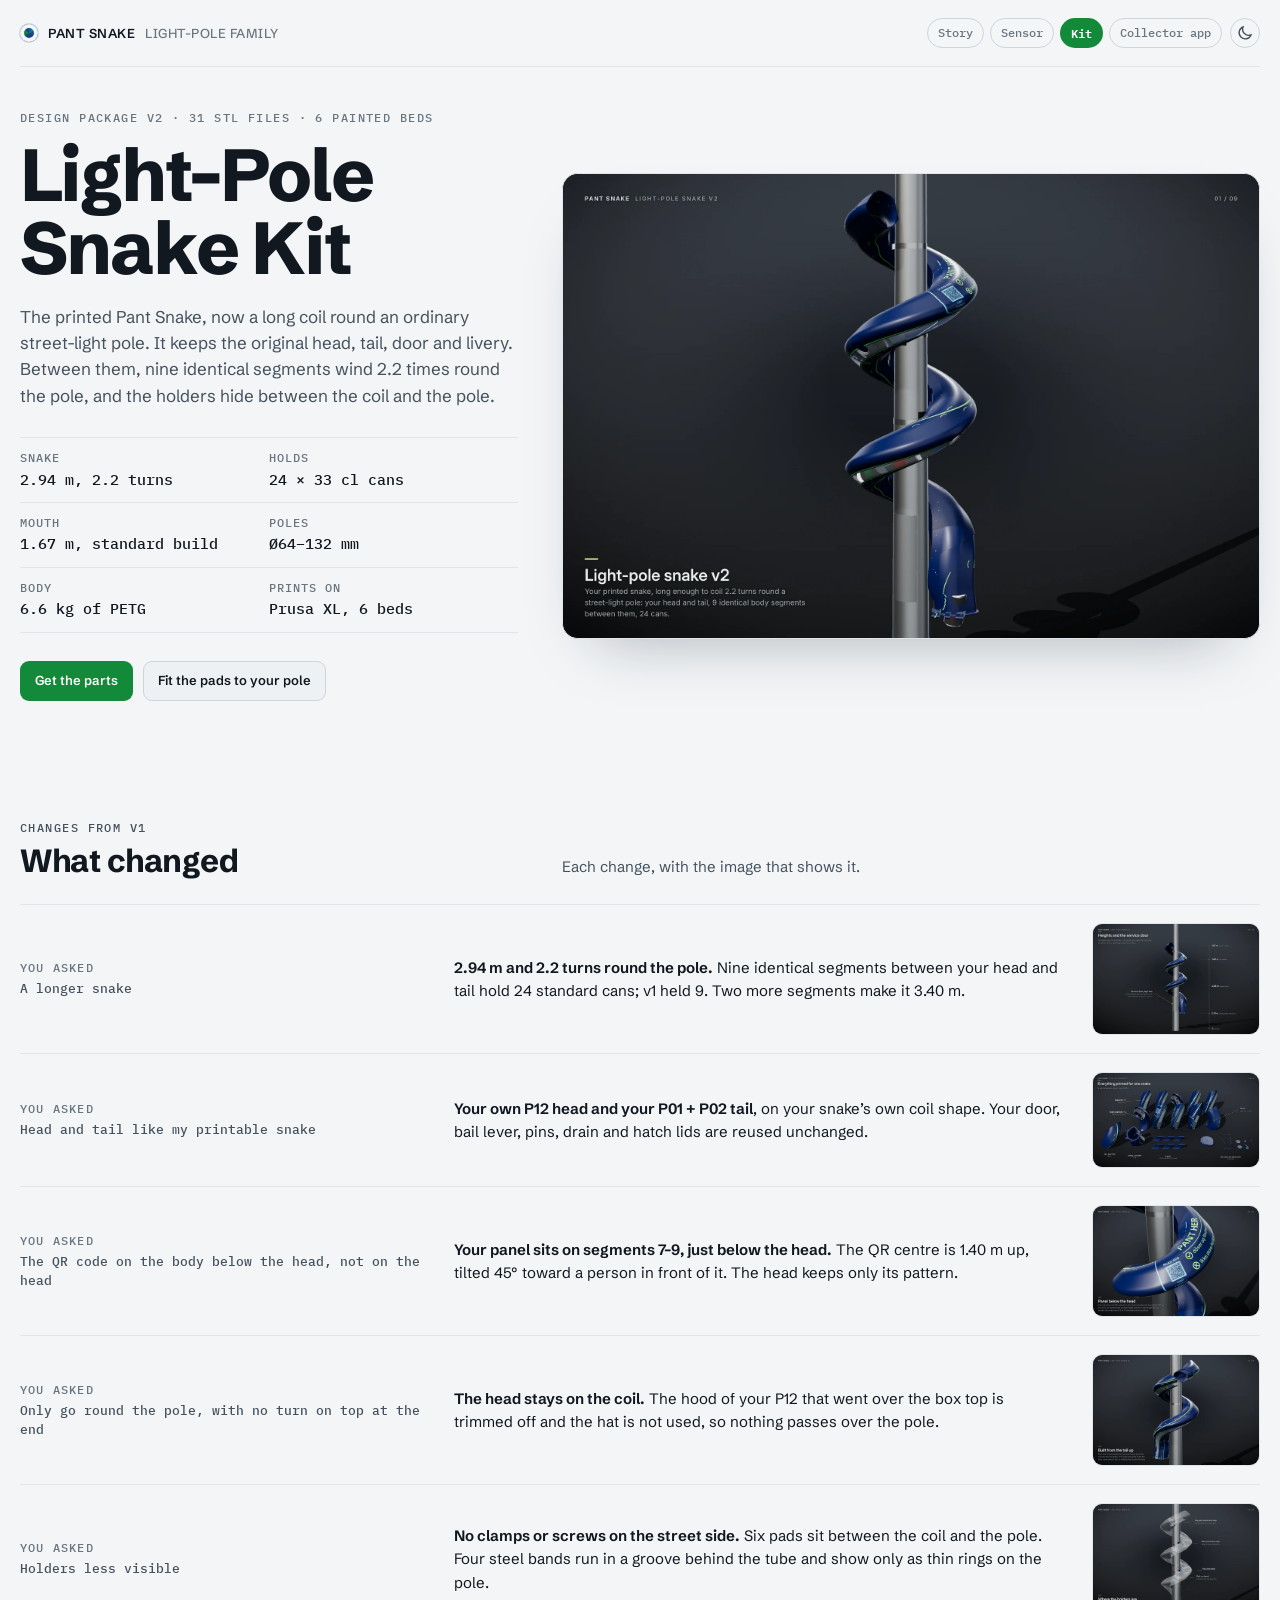
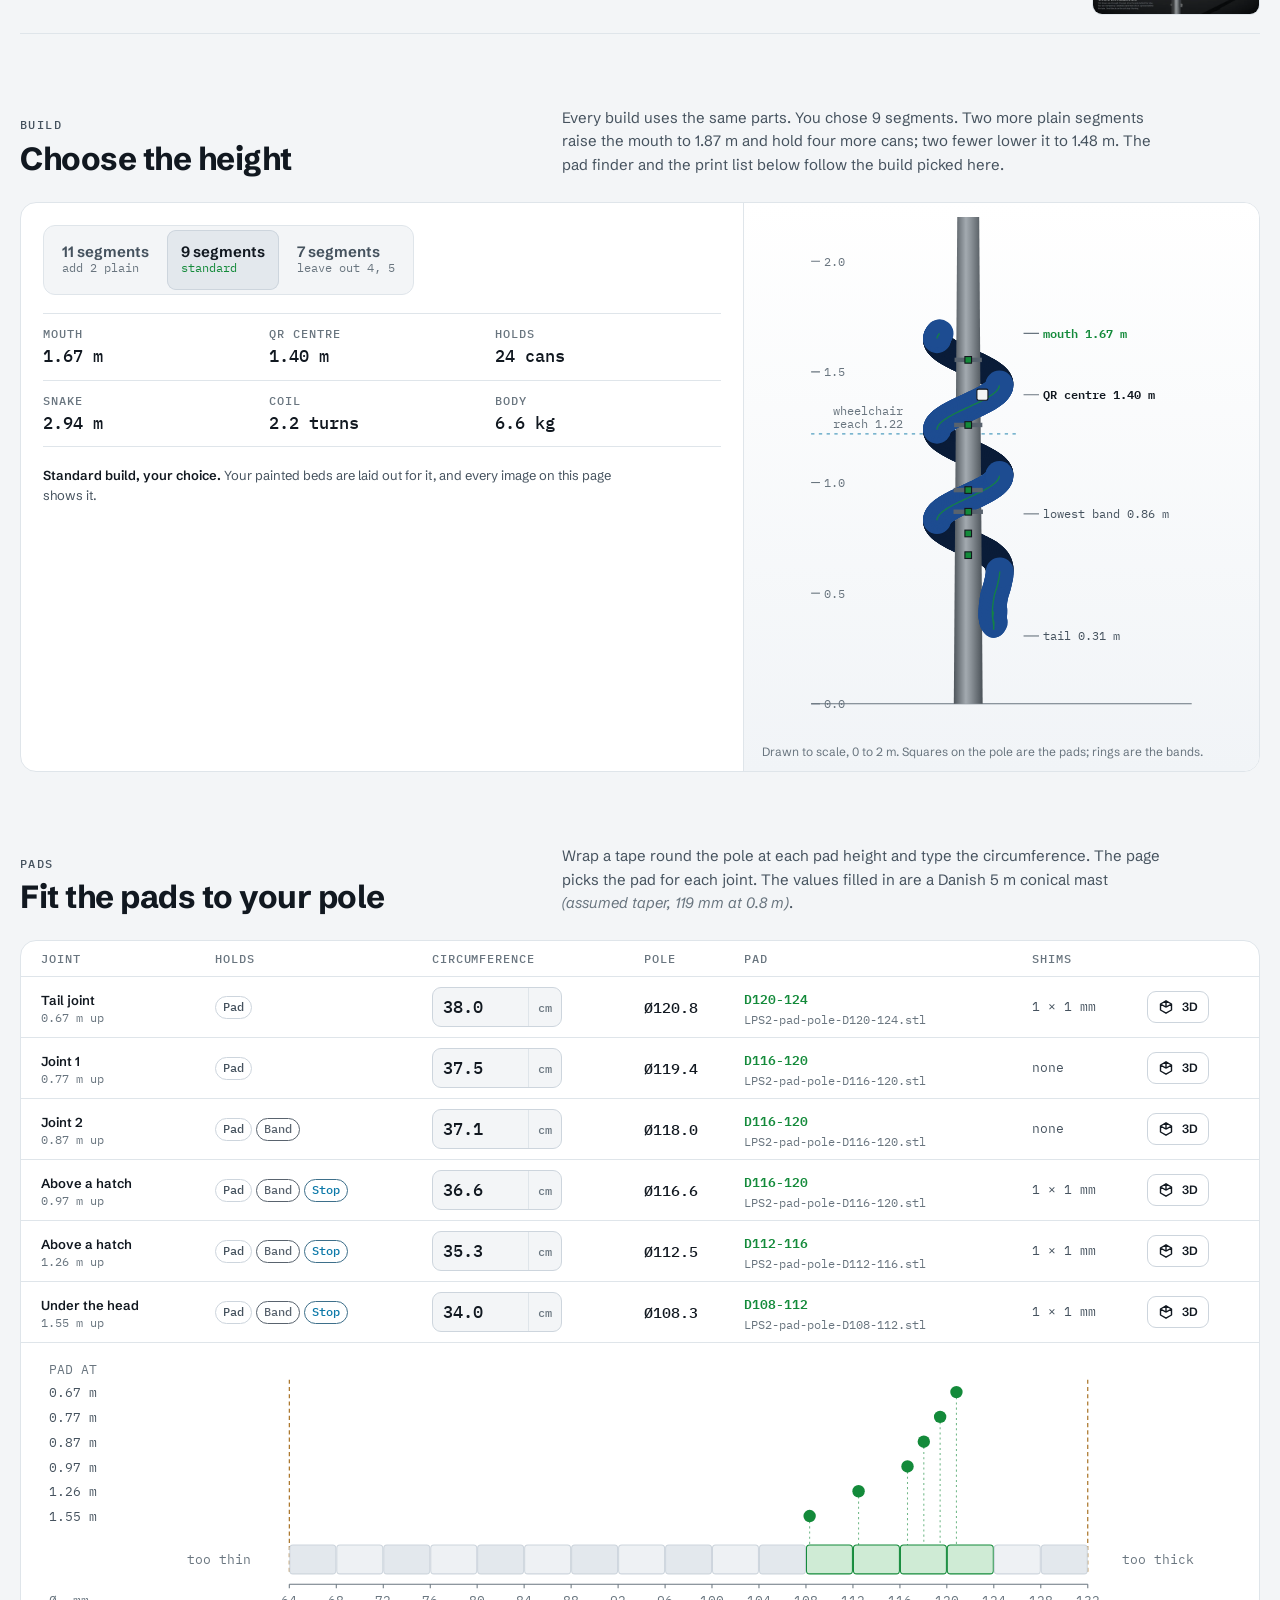
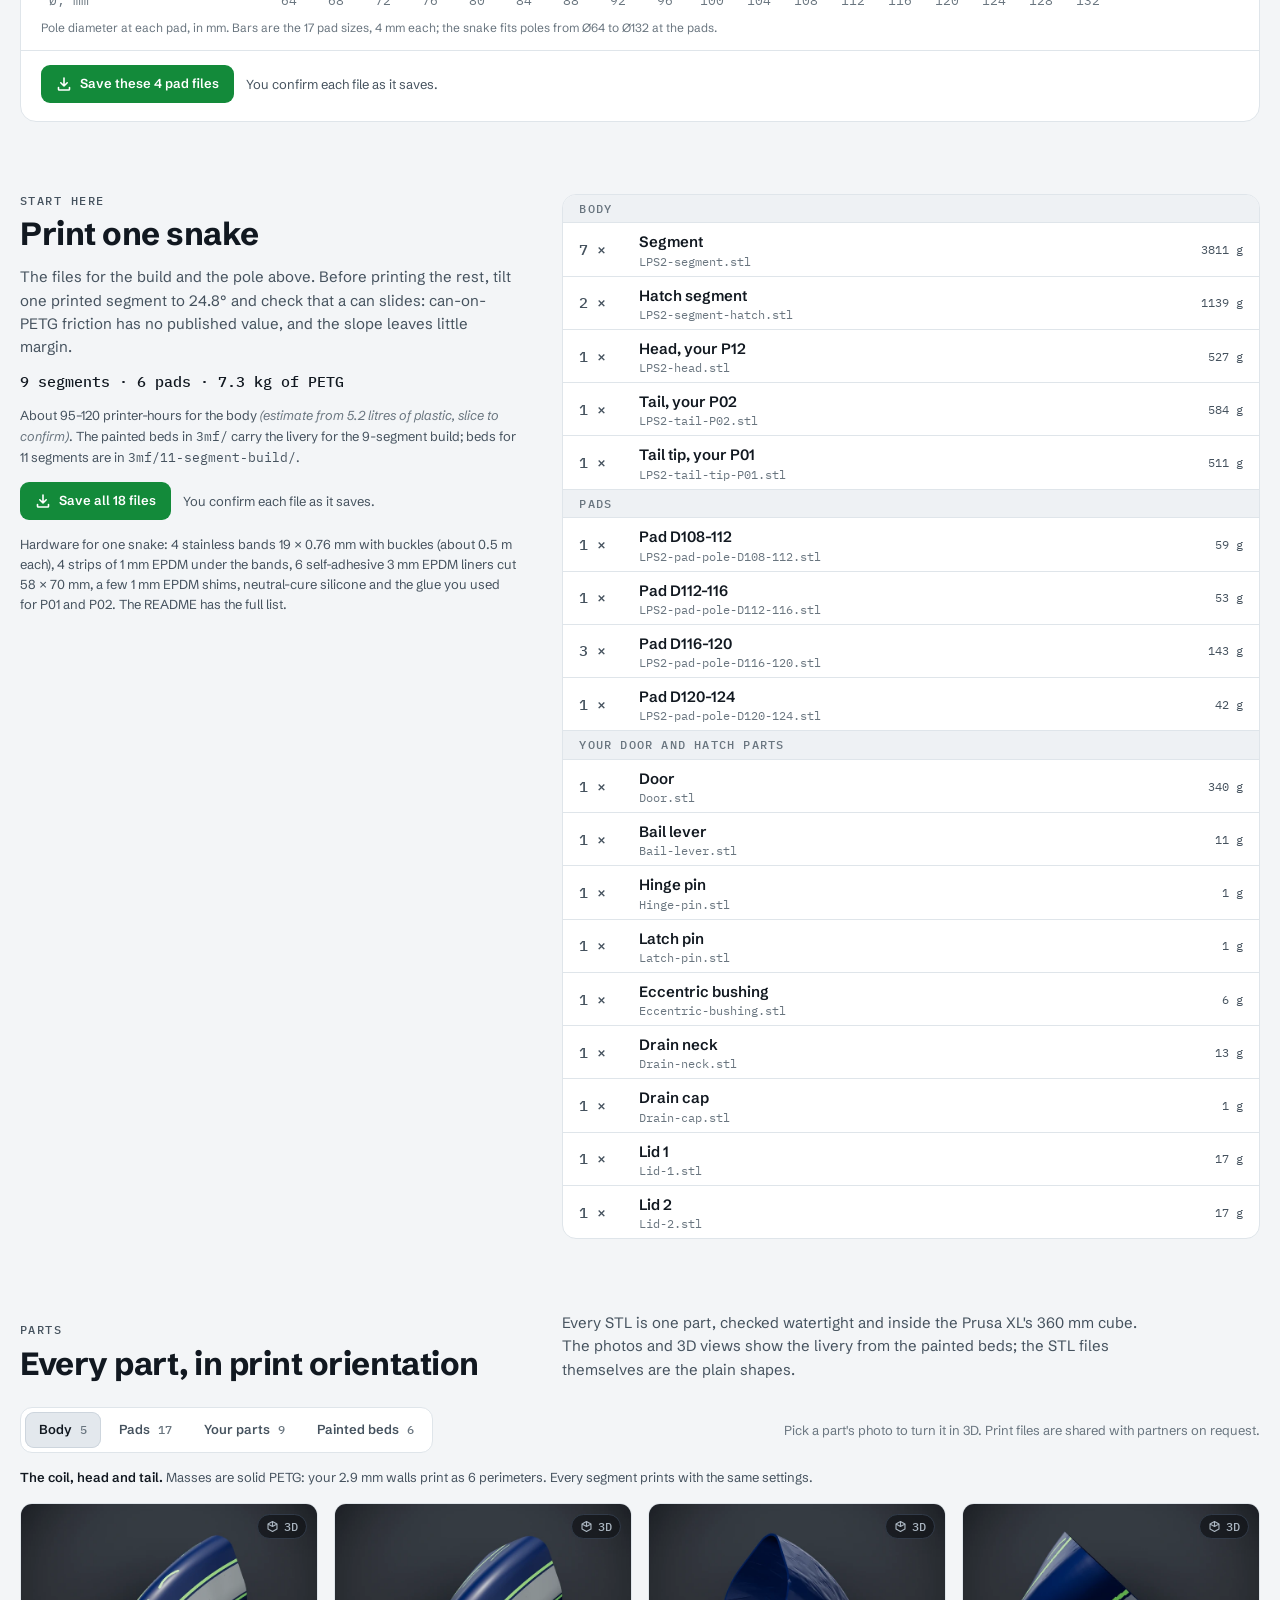
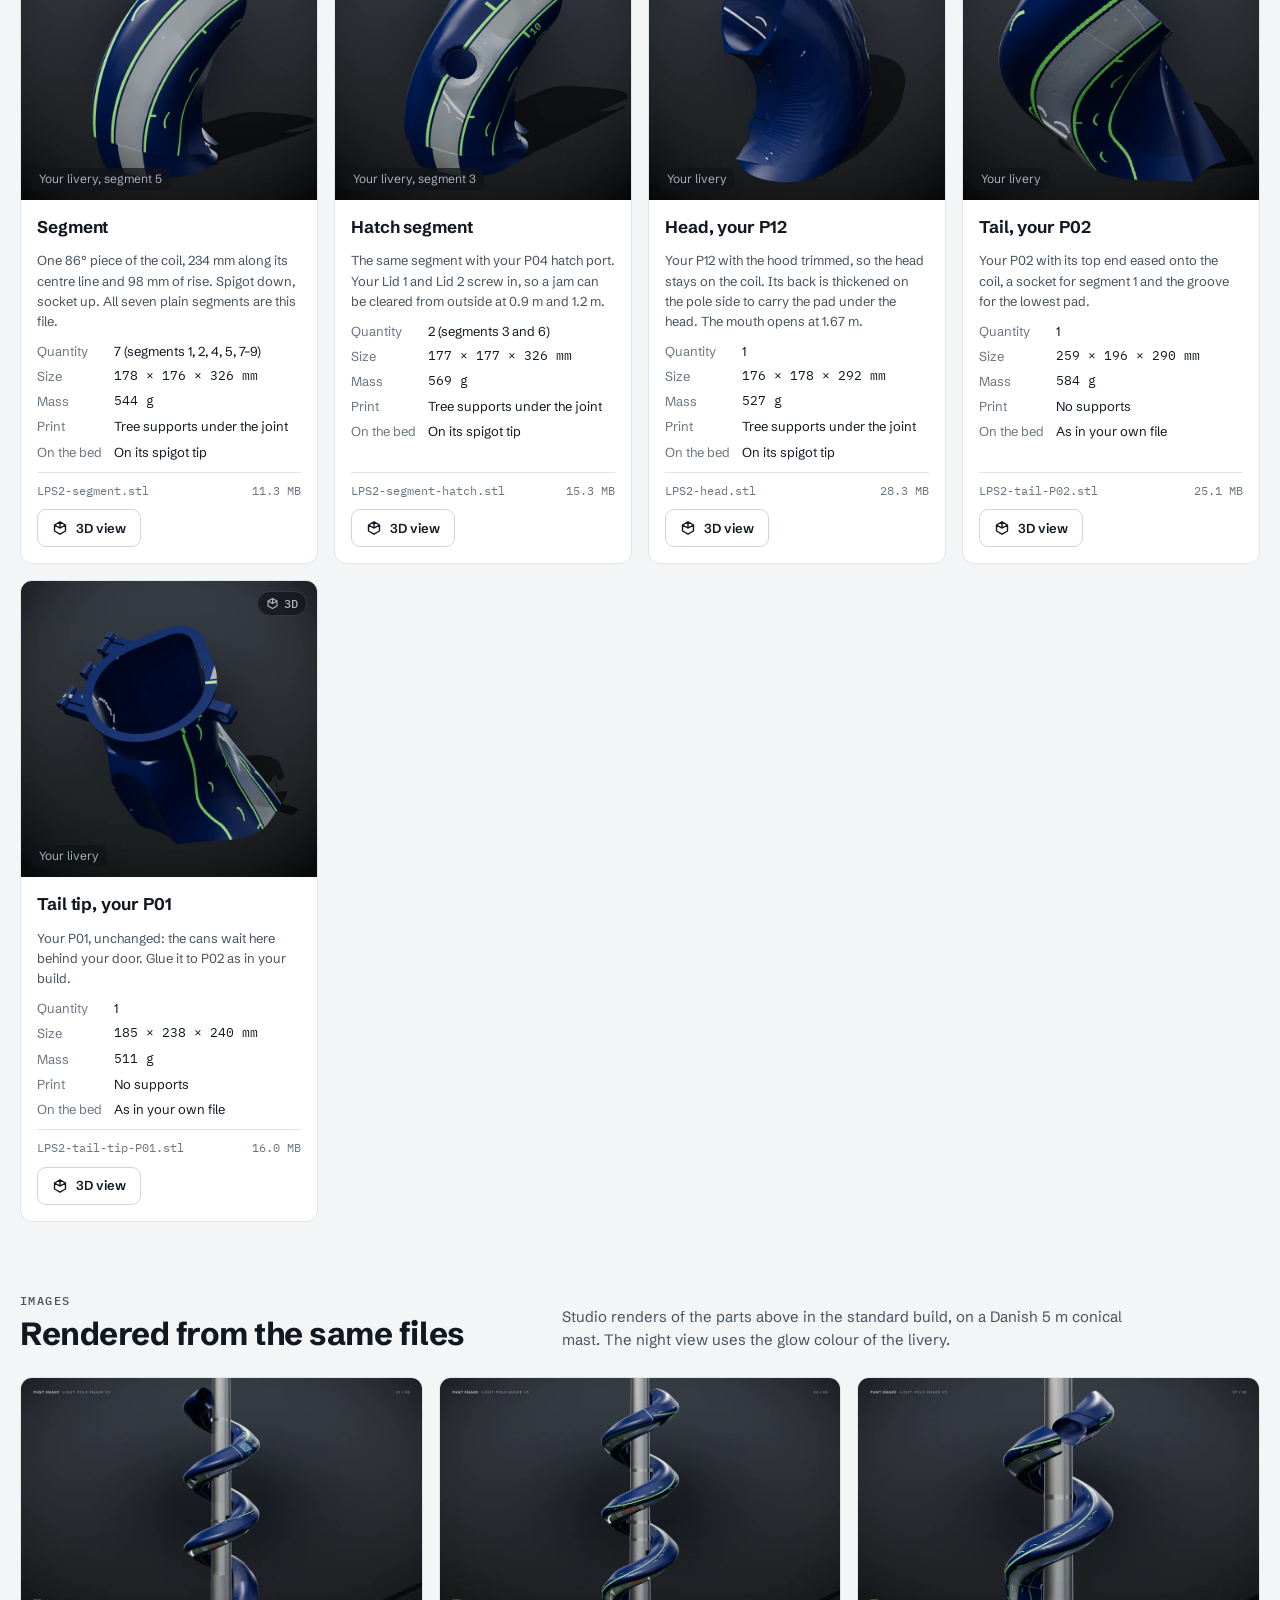
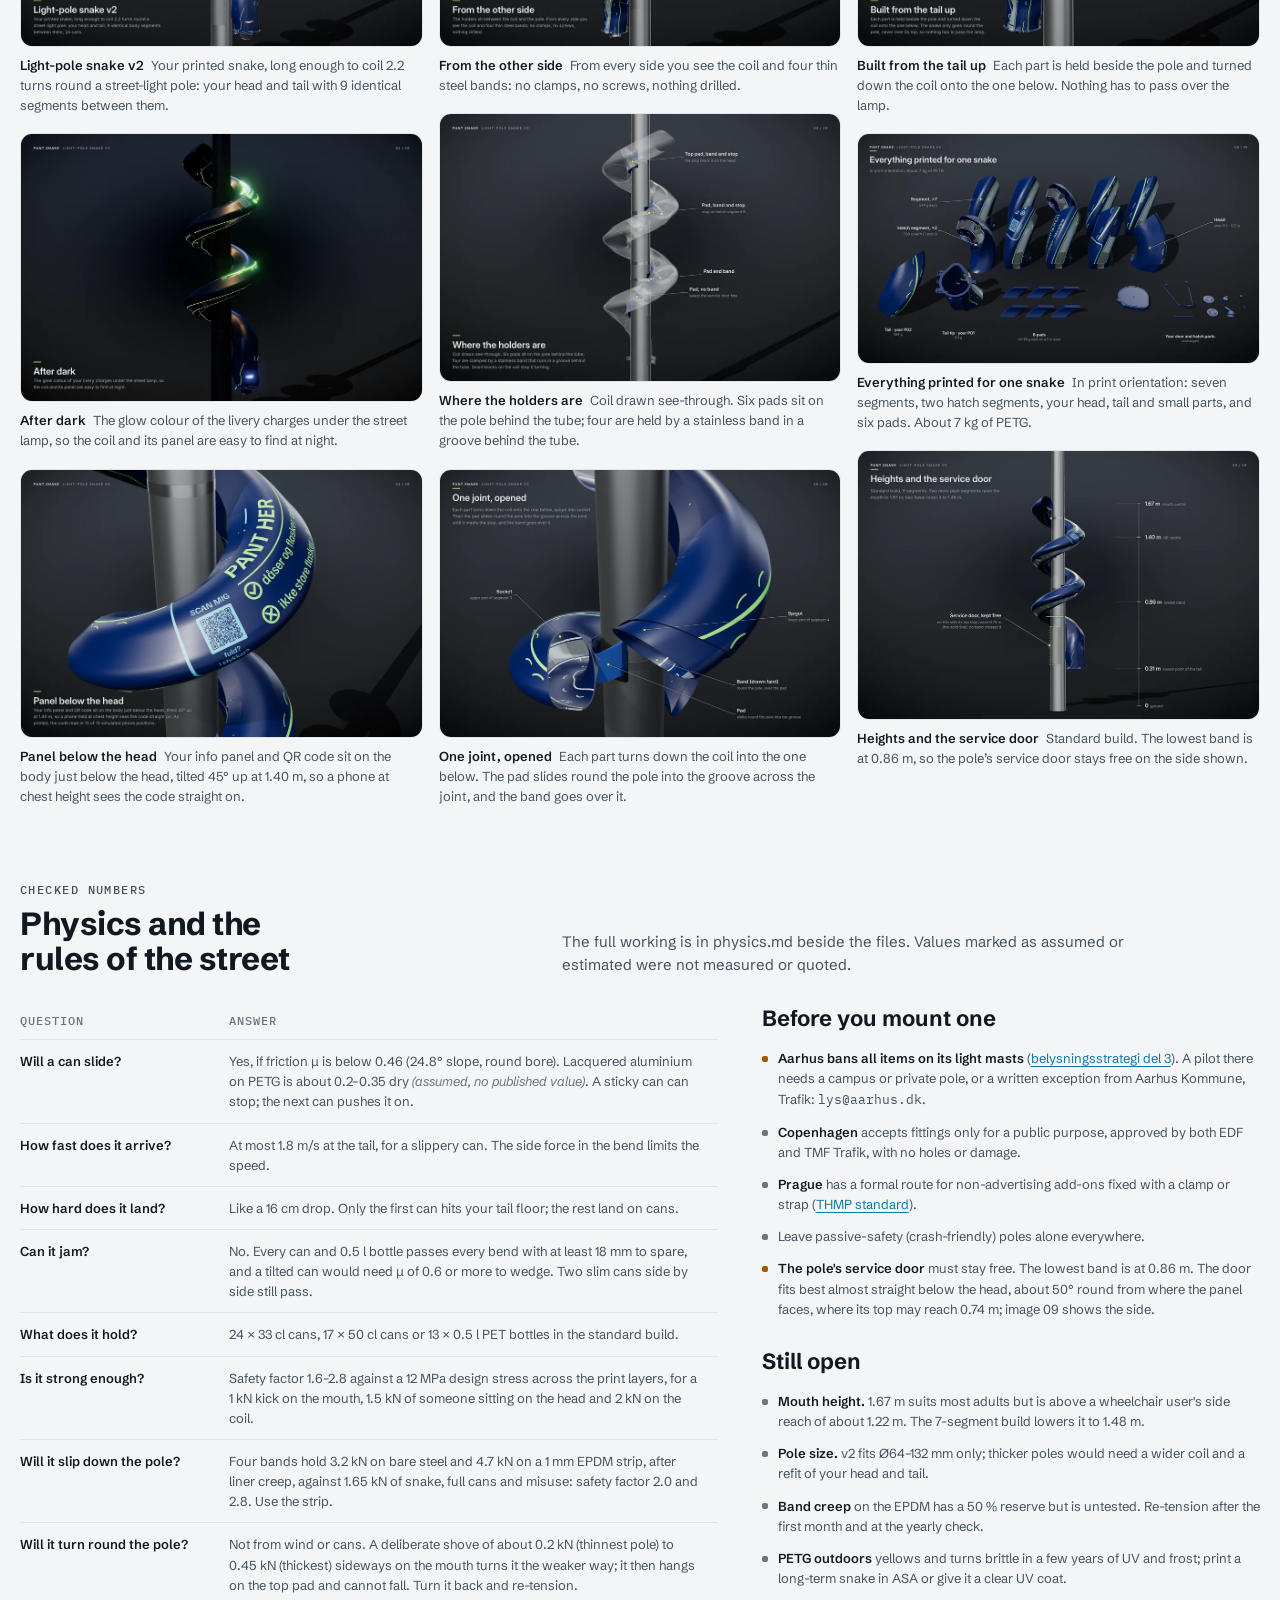
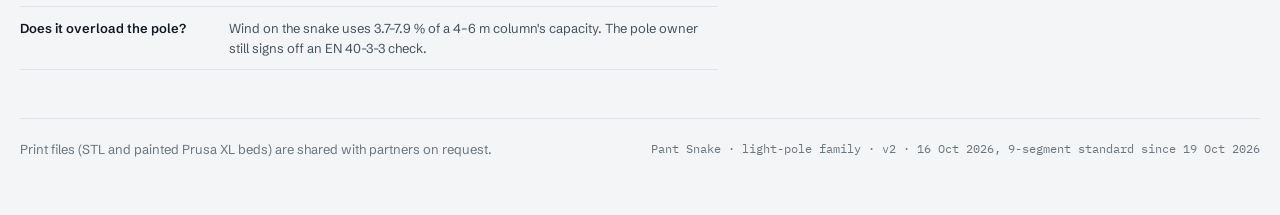
==== commit ad2e9363: "Films and kit: phone layout and a light mode Both films get a tall 4:5 stage on phones with their ow" ====
--- a/kit/index.html
+++ b/kit/index.html
@@ -1,16 +1,17 @@
 <!doctype html><html><head><meta charset=utf8><meta name=viewport content="width=device-width,initial-scale=1,viewport-fit=cover"><style>:root{color-scheme:light;box-sizing:border-box;padding-top:env(safe-area-inset-top,0px);padding-bottom:env(safe-area-inset-bottom,0px)}html{scroll-padding-top:env(safe-area-inset-top,0px)}body{margin:0;padding:0;font:14px -apple-system,BlinkMacSystemFont,sans-serif;background:#fff;color:#000}img{max-width:100%}[hidden]:not([hidden=until-found i]){display:none!important}</style></head><body>
 <title>Light-Pole Snake Kit</title>
 <meta name="claude:viewport-fit-sides" content="cover">
-<meta name="description" content="Your printed Pant Snake as a long coil round a street-light pole: every part with painted 3D previews, a build chooser and a pad finder.">
+<meta name="description" content="Your printed Pant Snake as a long coil round a street-light pole: every part with painted 3D previews, a build chooser, a pad finder and downloads.">
 <link rel="preconnect" href="https://fonts.googleapis.com">
 <link rel="preconnect" href="https://fonts.gstatic.com" crossorigin>
+<script src="../assets/js/theme.js"></script>
 <link rel="stylesheet" href="https://fonts.googleapis.com/css2?family=IBM+Plex+Mono:wght@400;500;600&family=Schibsted+Grotesk:wght@400..800&display=swap">
 <style>
 /* Layout: a dark product studio that continues the renders' slate backdrop. The coil is the hero; parts sit on
    plates like a kit sheet; print-shop data (sizes, masses, file names) is set in mono like a job ticket. The accent
    is the livery: glow green for what fits and what to press, aqua for references, on a navy-tinted slate.
-   One deliberate dark look: the renders are studio shots on slate, so the page has no light theme. */
-:root {
+   Dark by default; a light theme (theme.js sets data-theme) keeps the renders, the 3D viewer and the lightbox on slate. */
+:root, :root[data-theme="light"] dialog, :root[data-theme="light"] .shot {
   color-scheme: dark;
   --studio: #13171D;
   --plate: #1A1F27;
@@ -42,6 +43,33 @@
   --t-hero: clamp(2.5rem, 6.4vw, 4.6rem);
   --radius: 12px;
 }
+:root[data-theme="light"] {
+  color-scheme: light;
+  --studio: #F3F5F7;
+  --plate: #FFFFFF;
+  --plate-2: #EEF1F4;
+  --plate-3: #E3E8ED;
+  --rule: #CDD5DD;
+  --rule-soft: #DFE5EA;
+  --ink: #111820;
+  --ink-2: #45525E;
+  --ink-3: #69757F;
+  --glow: #138A3A;
+  --glow-ink: #FFFFFF;
+  --aqua: #0B78A8;
+  --steel: #59636E;
+  --alert: #9A5B00;
+}
+:root[data-theme="light"] dialog, :root[data-theme="light"] .shot { color-scheme: dark; }
+:root[data-theme="light"] .btn.primary:hover { background: #0F7531; }
+:root[data-theme="light"] .elev { background: linear-gradient(180deg, #FFFFFF, #F1F4F7); }
+:root[data-theme="light"] #padchart .bar.hit rect { fill: #CFEBD5; }
+:root[data-theme="light"] .hero-fig { box-shadow: 0 30px 60px -34px rgba(20, 30, 40, 0.35); }
+.themebtn { flex: none; display: inline-grid; place-items: center; width: 30px; height: 30px; padding: 0; margin-left: 2px; border-radius: 50%; border: 1px solid var(--rule); background: transparent; color: var(--ink-2); cursor: pointer; }
+.themebtn:hover { color: var(--ink); border-color: var(--ink-3); }
+.themebtn .moon { display: none; }
+:root[data-theme="light"] .themebtn .moon { display: inline; }
+:root[data-theme="light"] .themebtn .sun { display: none; }
 html { background: var(--studio); }
 body {
   background: var(--studio);
@@ -373,6 +401,8 @@
   .build-main { padding: 16px; }
   .seg-ctl label { padding: 6px 10px; }
 }
+@media (max-width: 480px) { .ver { gap: 3px; } .ver .pill { padding: 0 6px; } .top { gap: 8px; } .themebtn { width: 28px; height: 28px; } }
+@media (max-width: 380px) { .top { flex-wrap: wrap; row-gap: 12px; } }
 @media (prefers-reduced-motion: reduce) {
   *, *::before, *::after { transition: none !important; animation: none !important; }
 }
@@ -382,7 +412,7 @@
 <div class="page">
 <header class="top">
   <div class="brand"><span class="mark" aria-hidden="true"></span><span>Pant Snake</span><span class="sub">Light-pole family</span></div>
-  <nav class="ver" aria-label="Pages"><a class="pill" href="../story/">Story</a><a class="pill" href="../sensor/">Sensor</a><span class="pill on" aria-current="page">Kit</span><a class="pill" href="../">Collector app</a></nav>
+  <nav class="ver" aria-label="Pages" data-theme-slot><a class="pill" href="../story/">Story</a><a class="pill" href="../sensor/">Sensor</a><span class="pill on" aria-current="page">Kit</span><a class="pill" href="../">Collector app</a></nav>
 </header>
 
 <section class="hero" aria-labelledby="h-title">
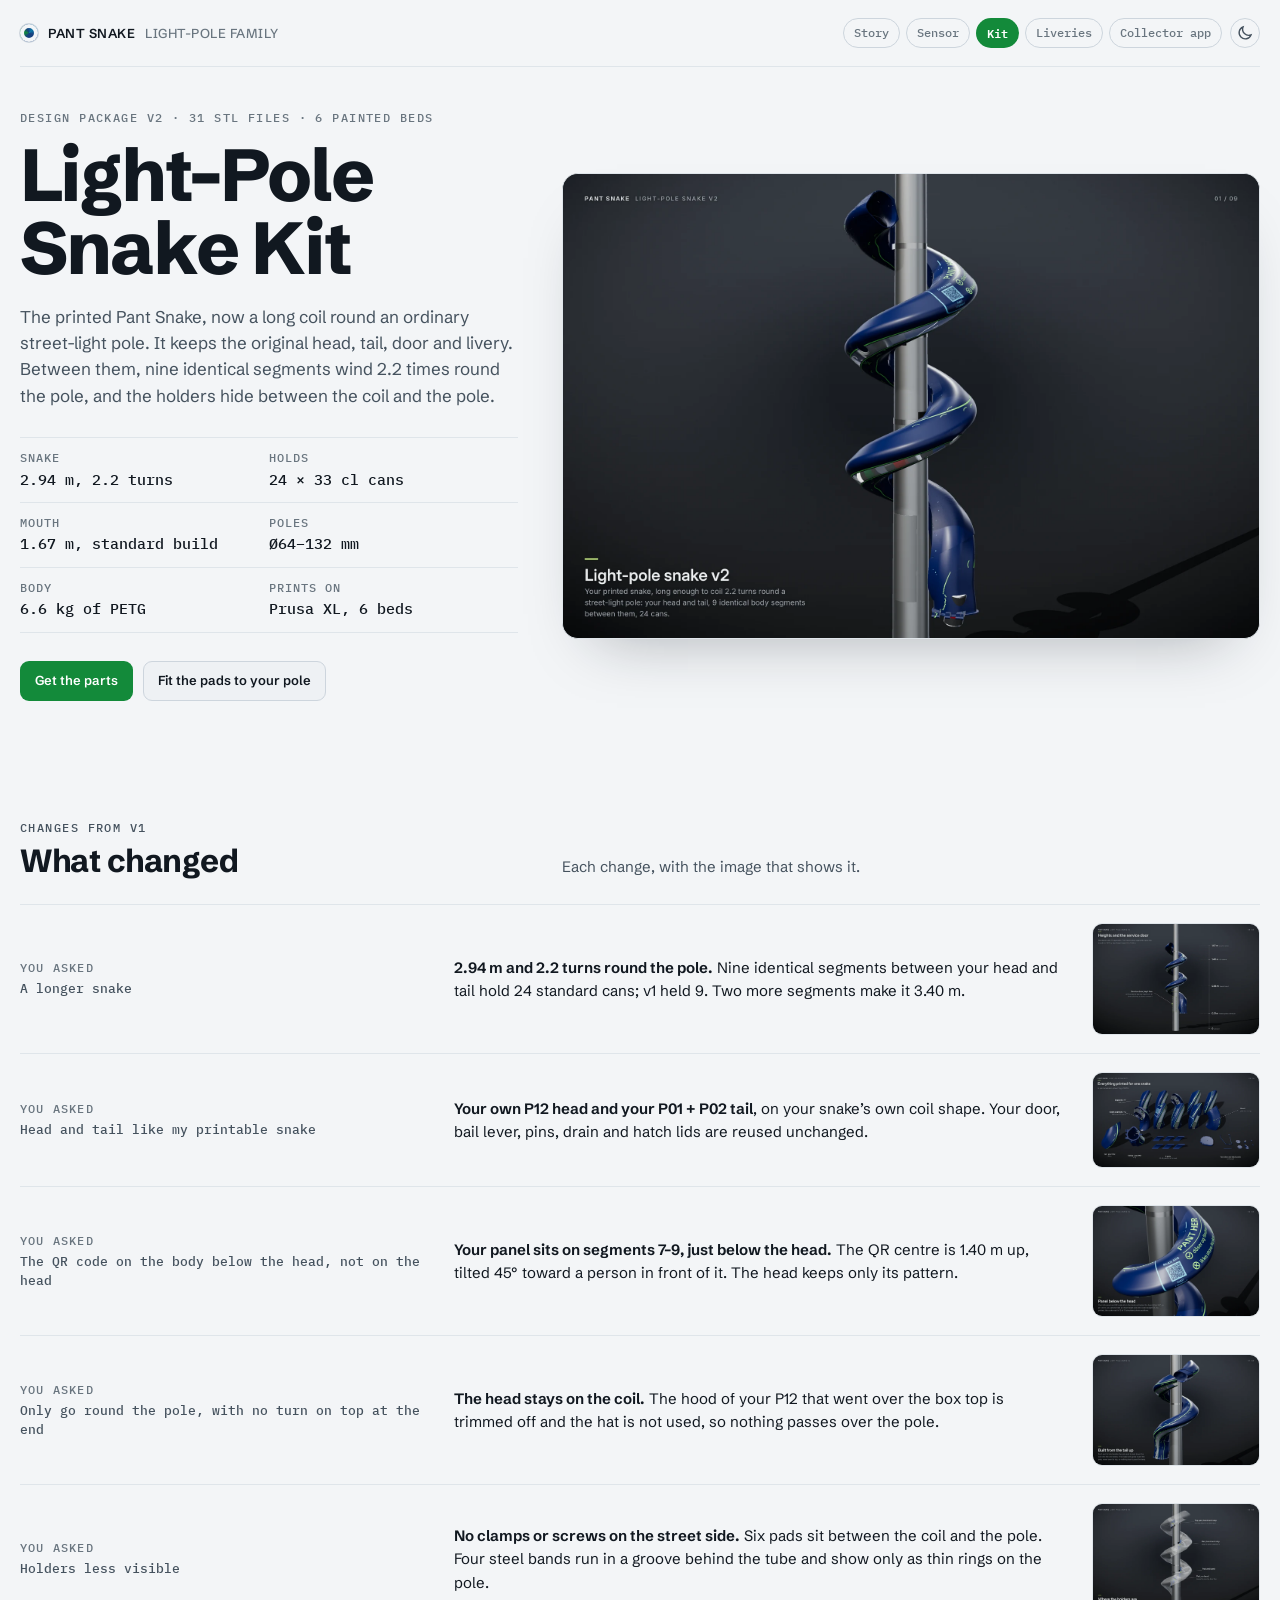
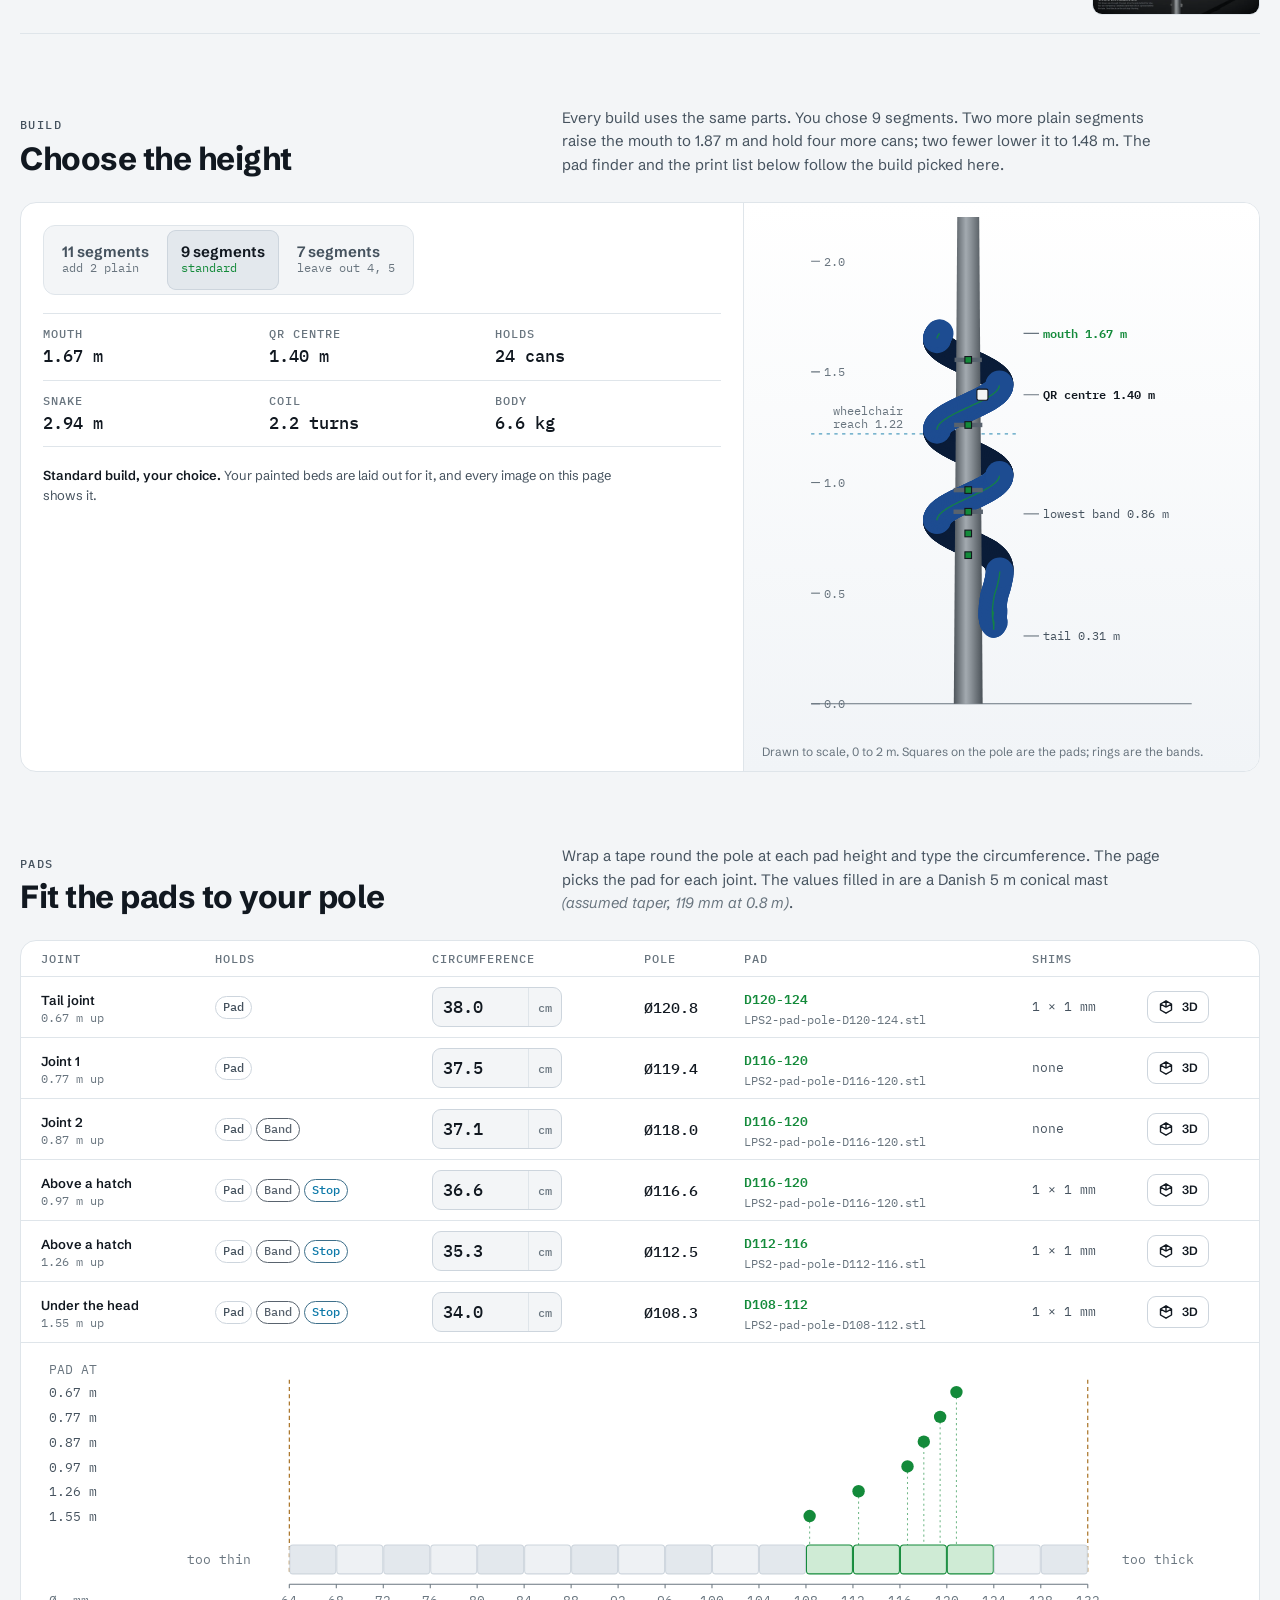
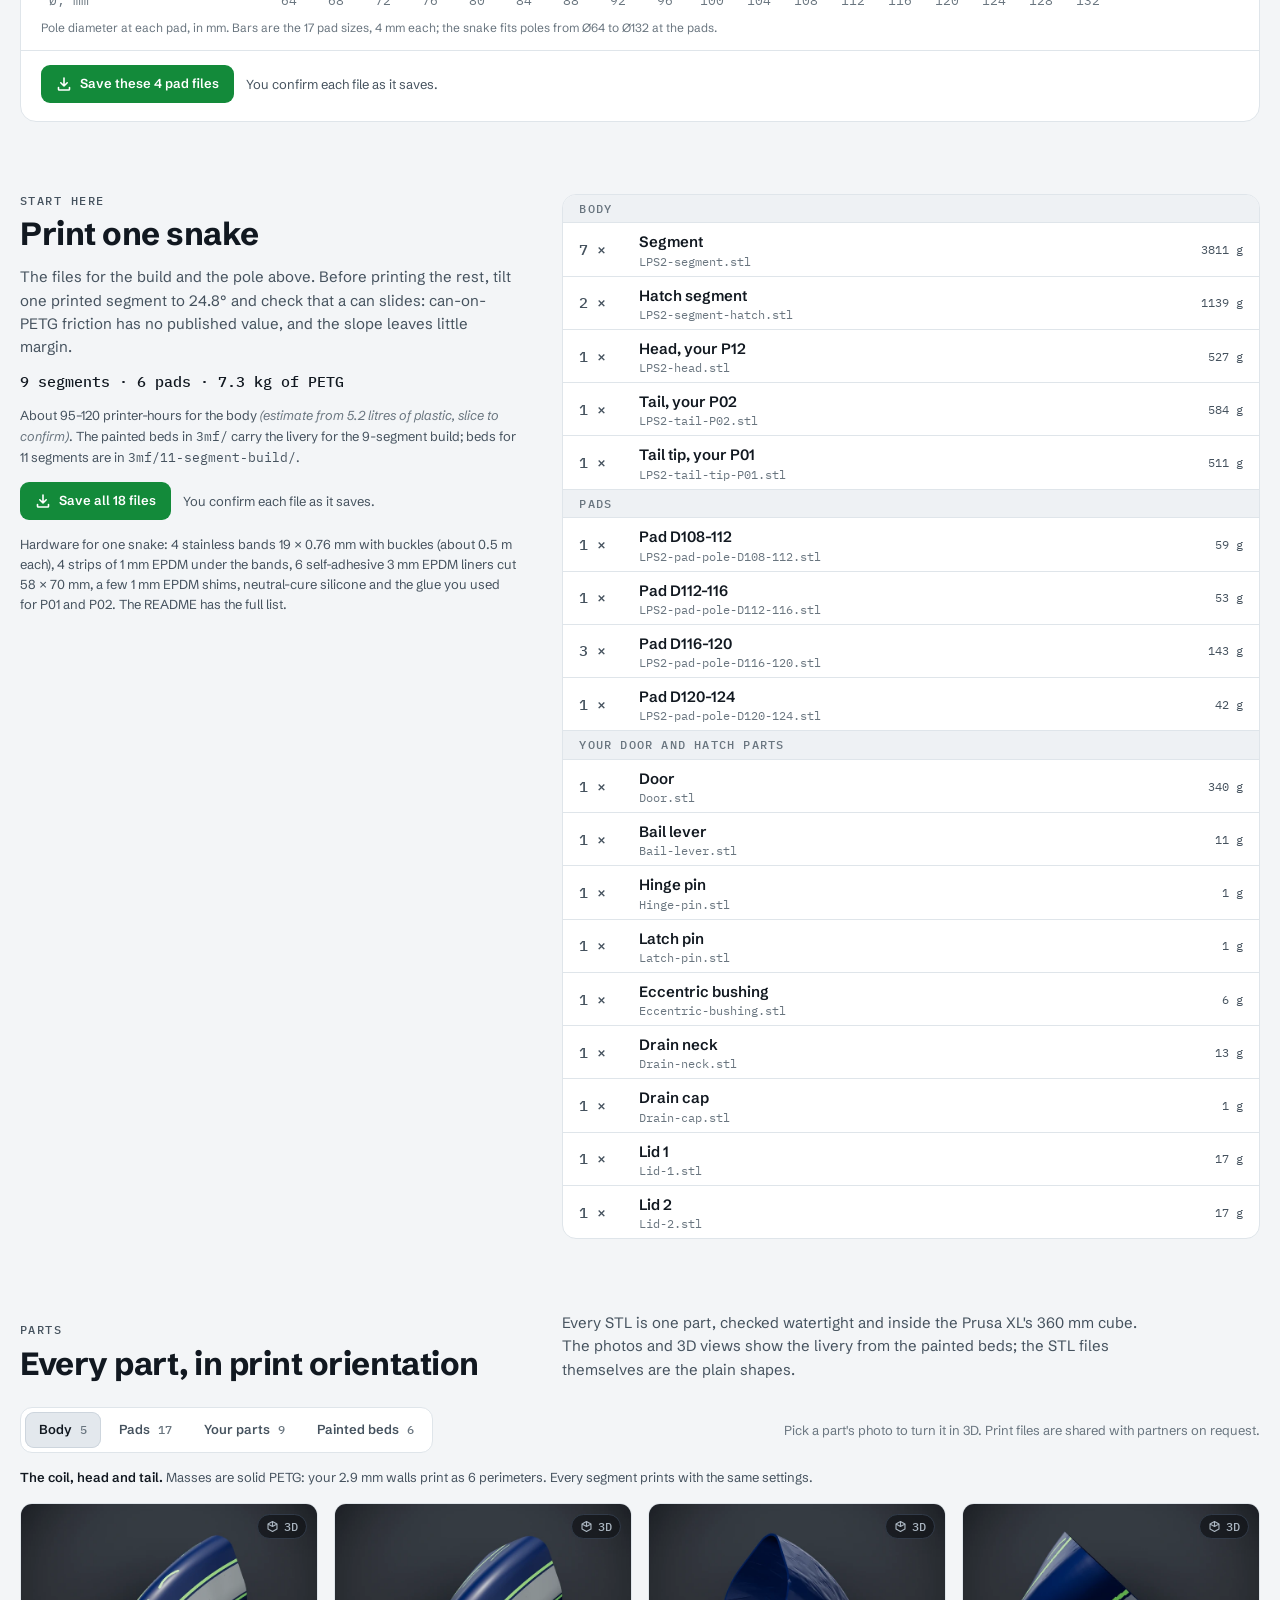
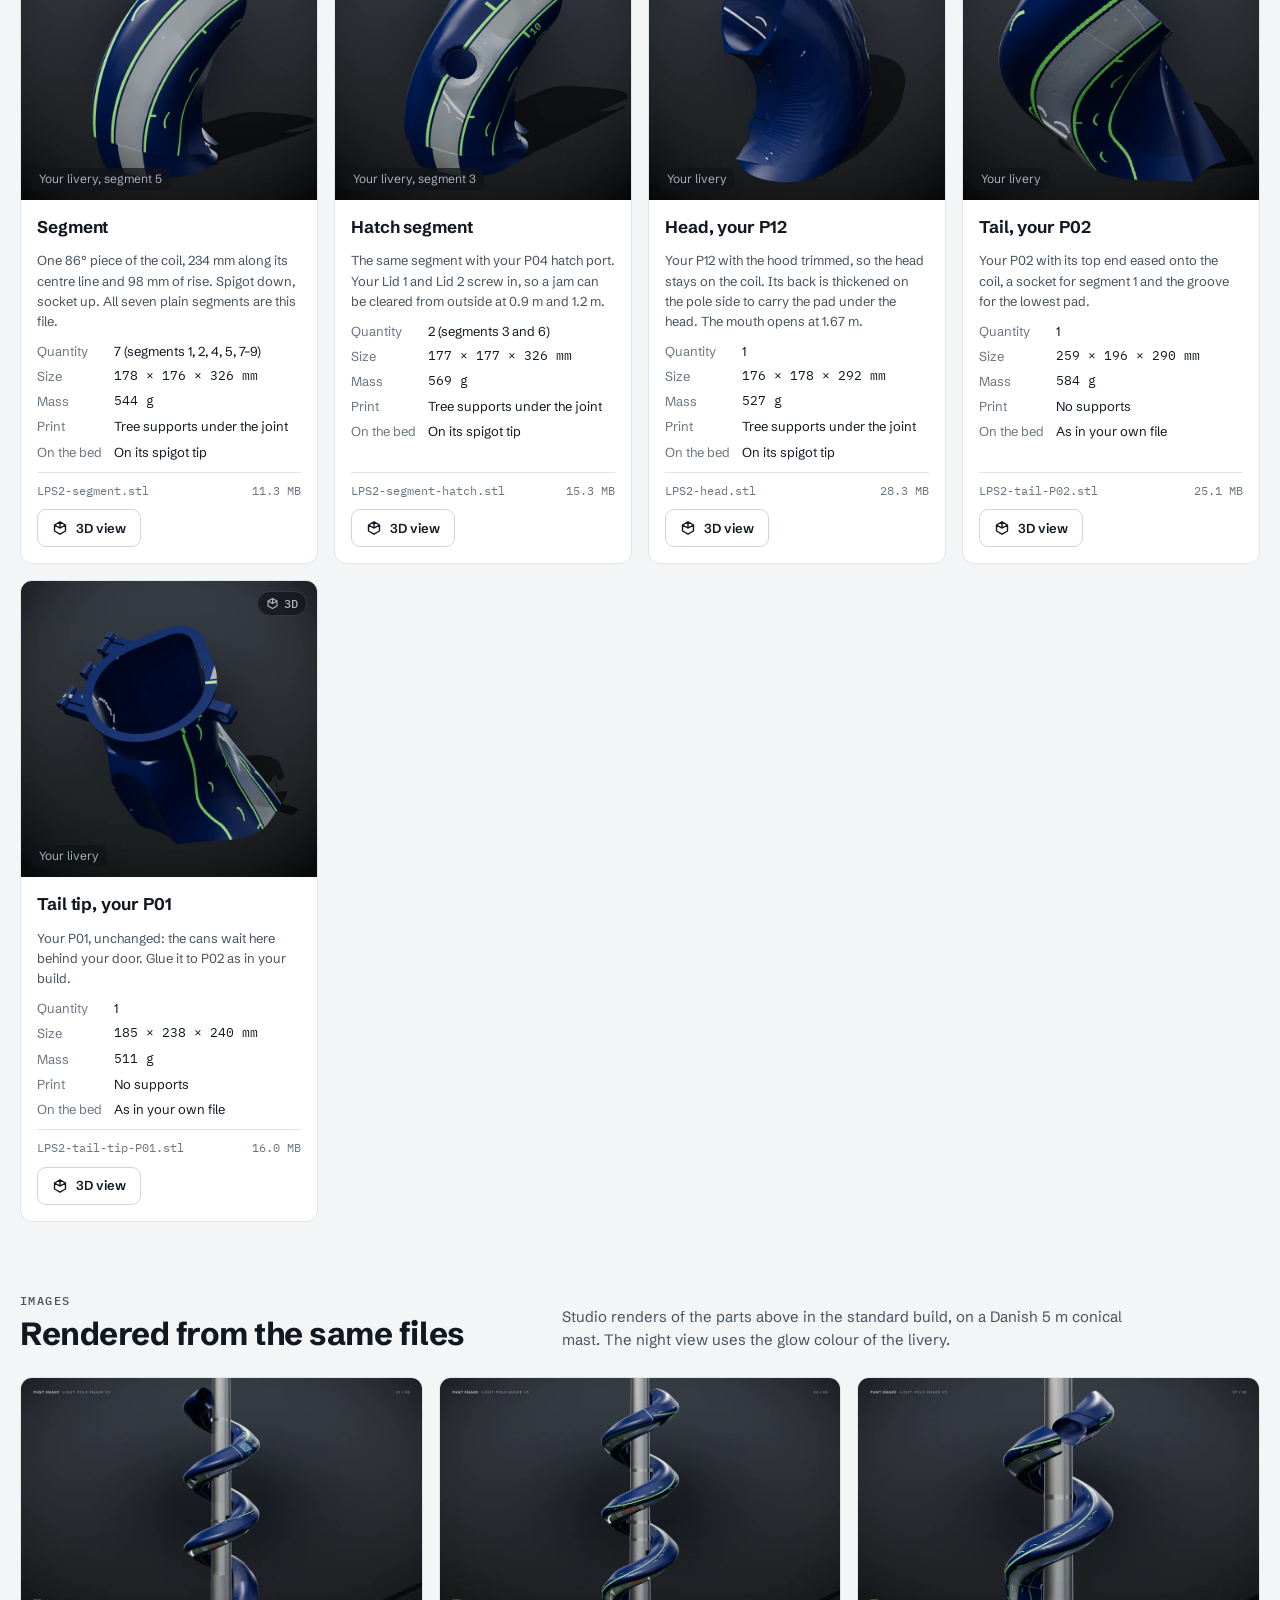
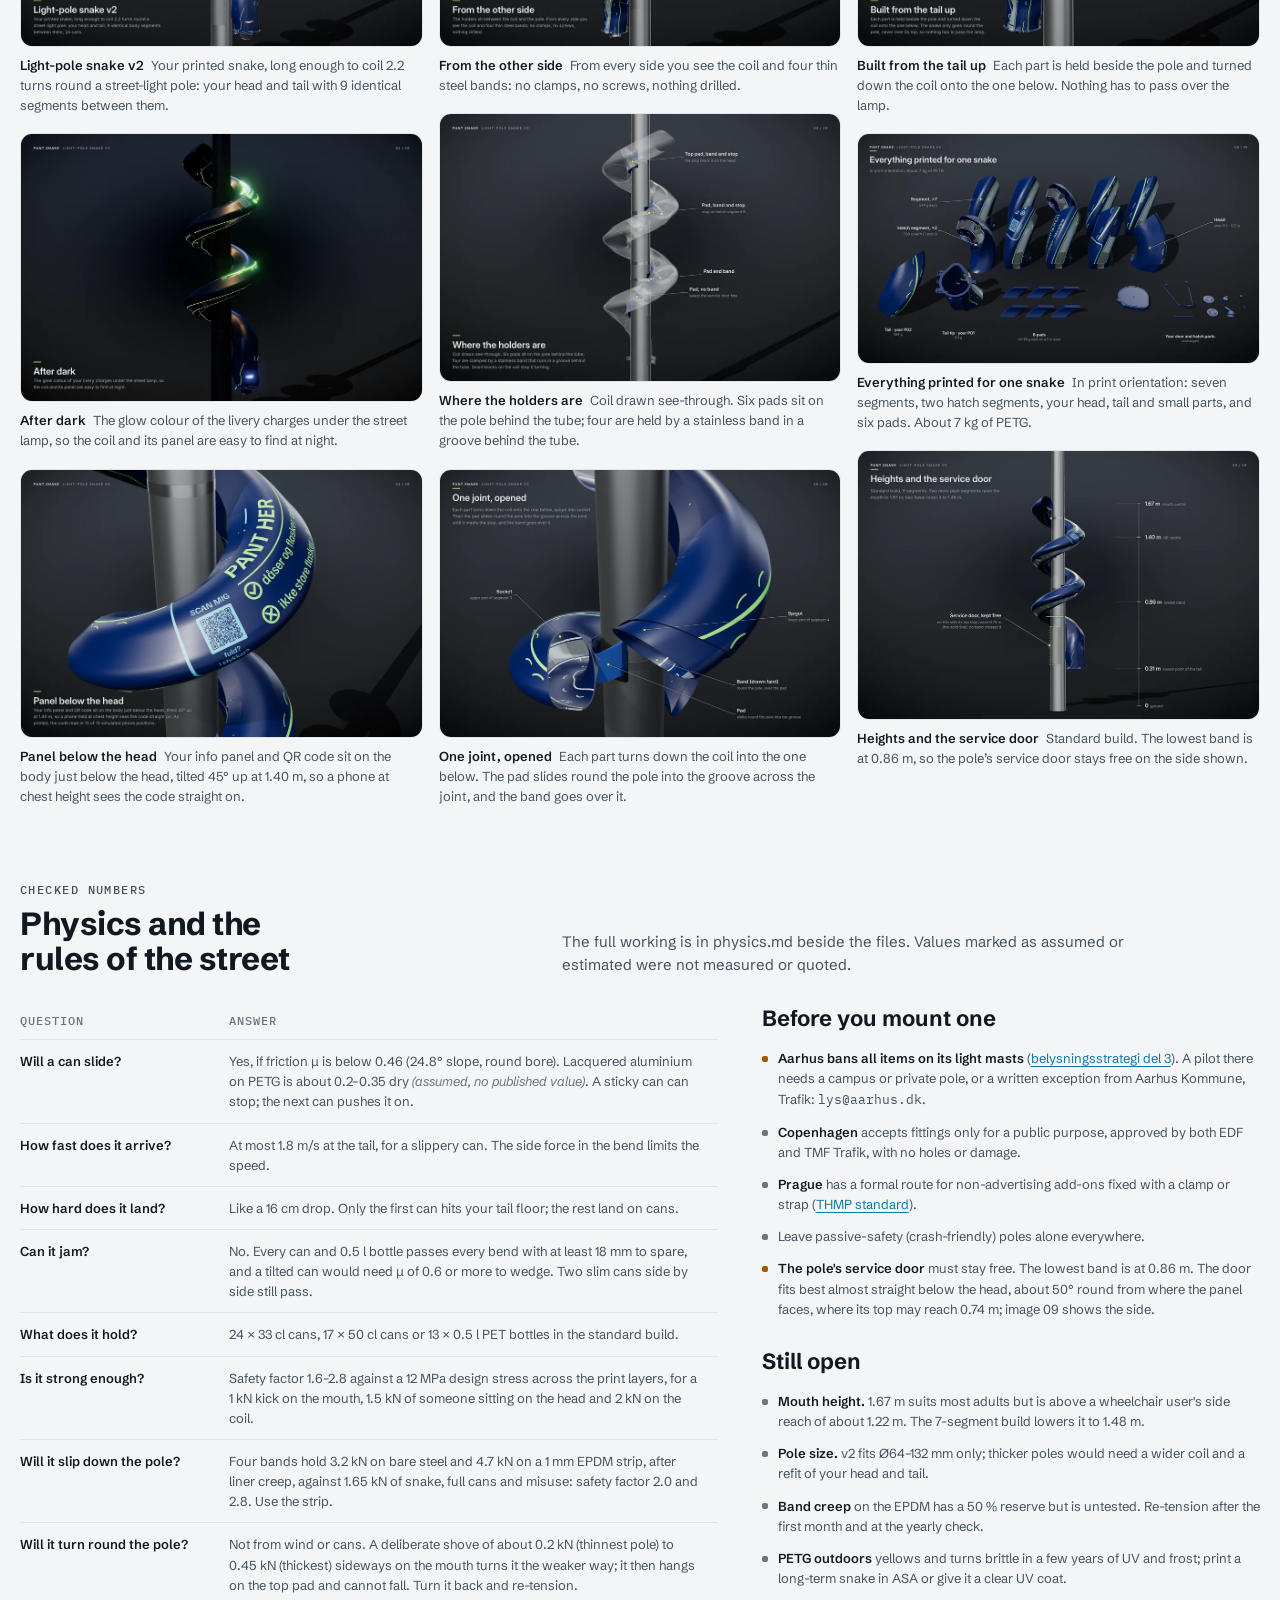
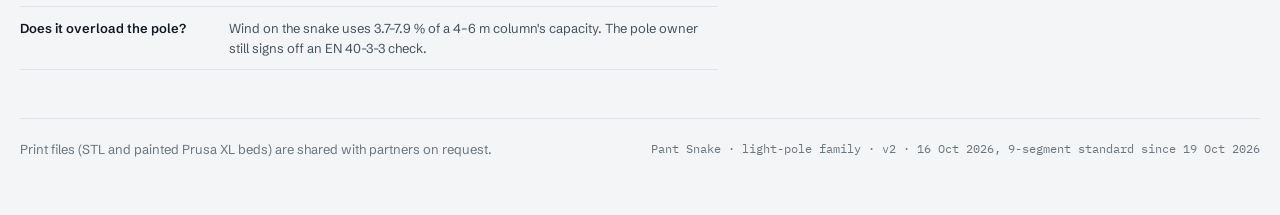
==== commit daa84325: "Add city liveries page at /liveries/ The Aarhus, Copenhagen and Budapest livery explorer (3D snake, " ====
--- a/kit/index.html
+++ b/kit/index.html
@@ -412,7 +412,7 @@
 <div class="page">
 <header class="top">
   <div class="brand"><span class="mark" aria-hidden="true"></span><span>Pant Snake</span><span class="sub">Light-pole family</span></div>
-  <nav class="ver" aria-label="Pages" data-theme-slot><a class="pill" href="../story/">Story</a><a class="pill" href="../sensor/">Sensor</a><span class="pill on" aria-current="page">Kit</span><a class="pill" href="../">Collector app</a></nav>
+  <nav class="ver" aria-label="Pages" data-theme-slot><a class="pill" href="../story/">Story</a><a class="pill" href="../sensor/">Sensor</a><span class="pill on" aria-current="page">Kit</span><a class="pill" href="../liveries/">Liveries</a><a class="pill" href="../">Collector app</a></nav>
 </header>
 
 <section class="hero" aria-labelledby="h-title">
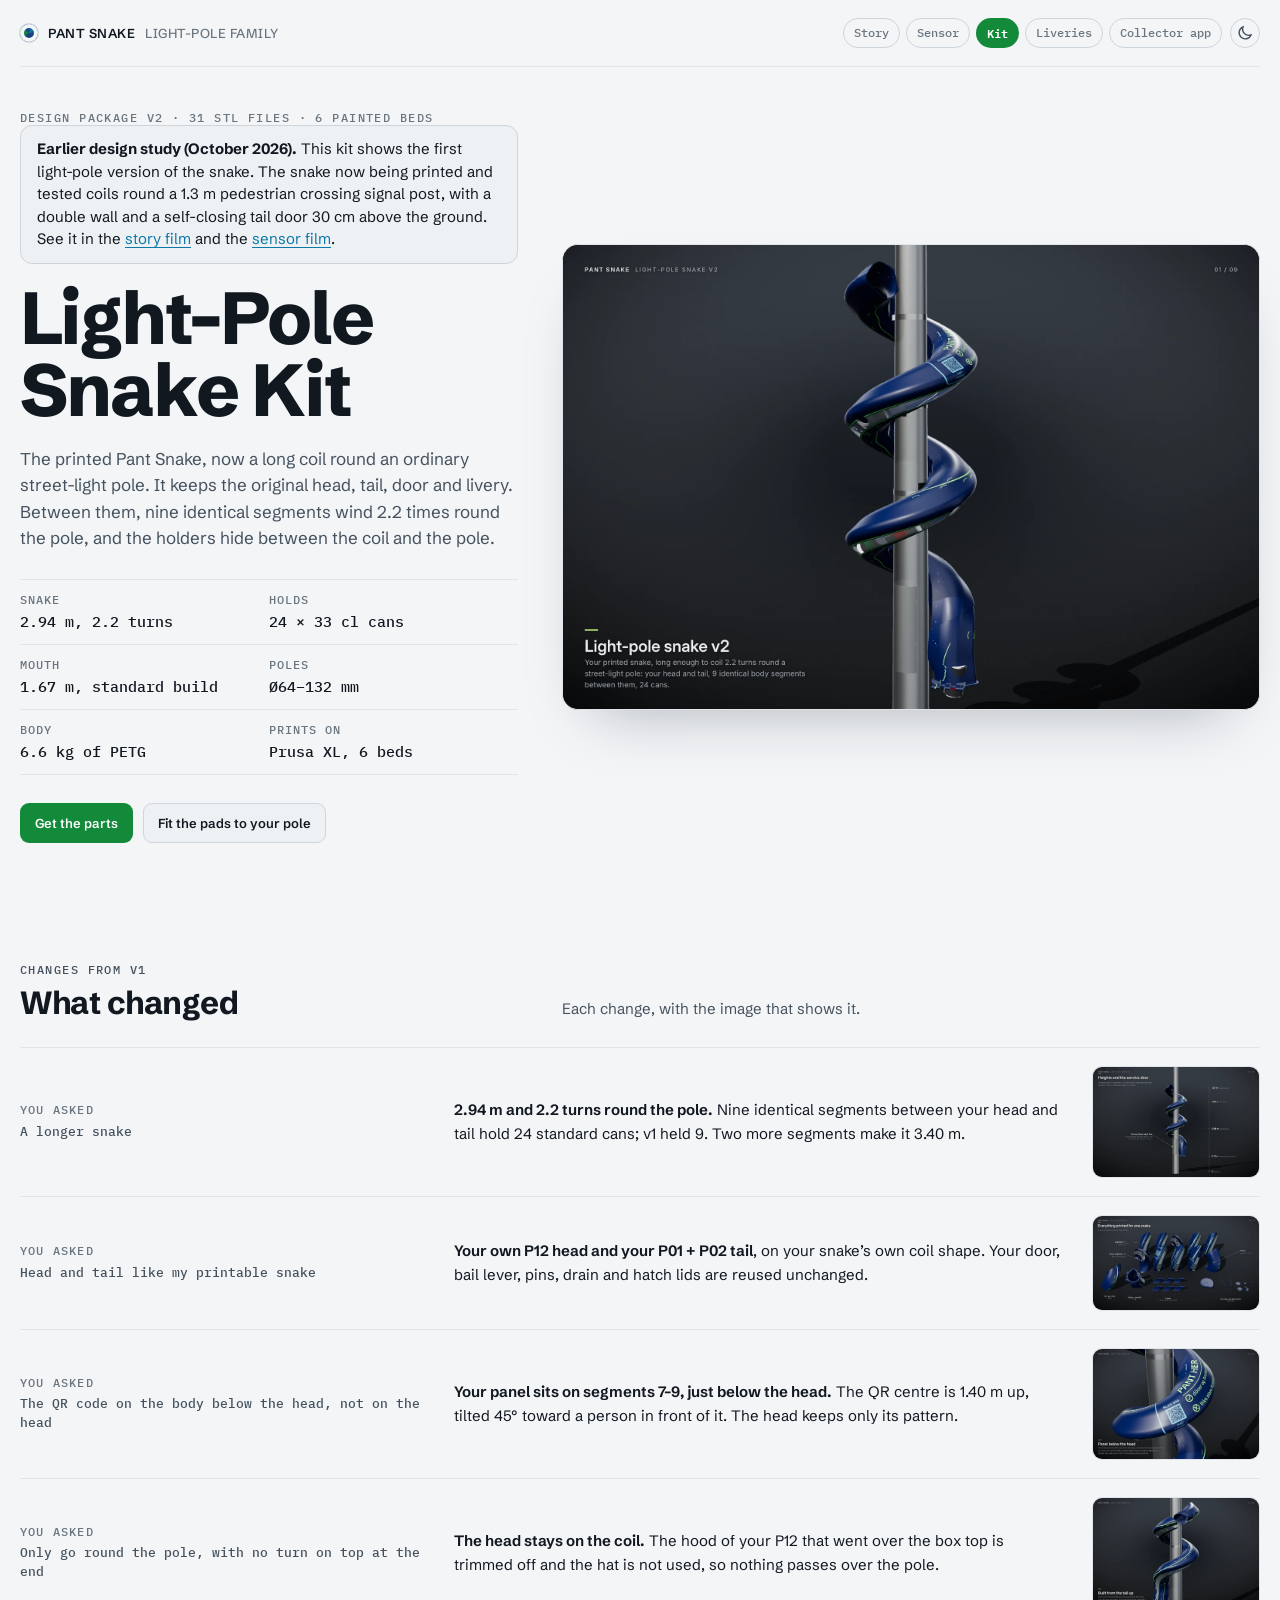
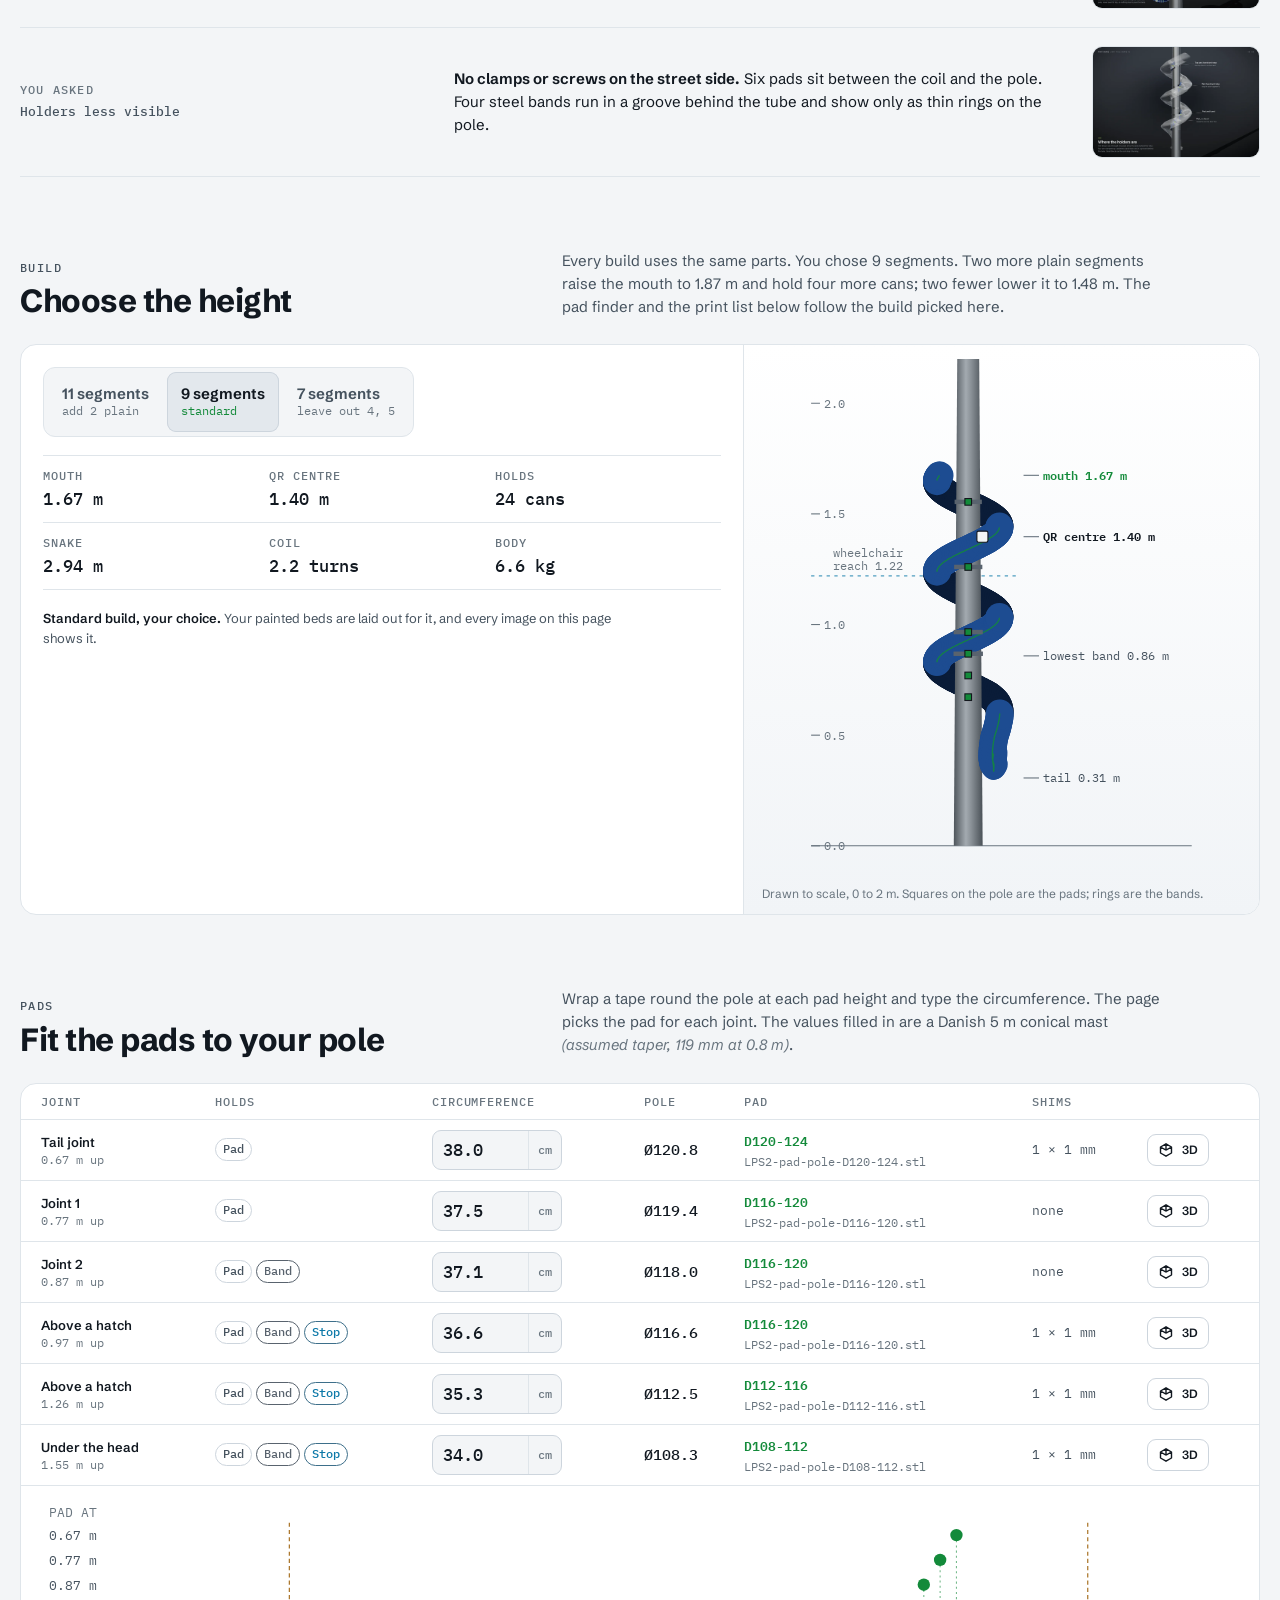
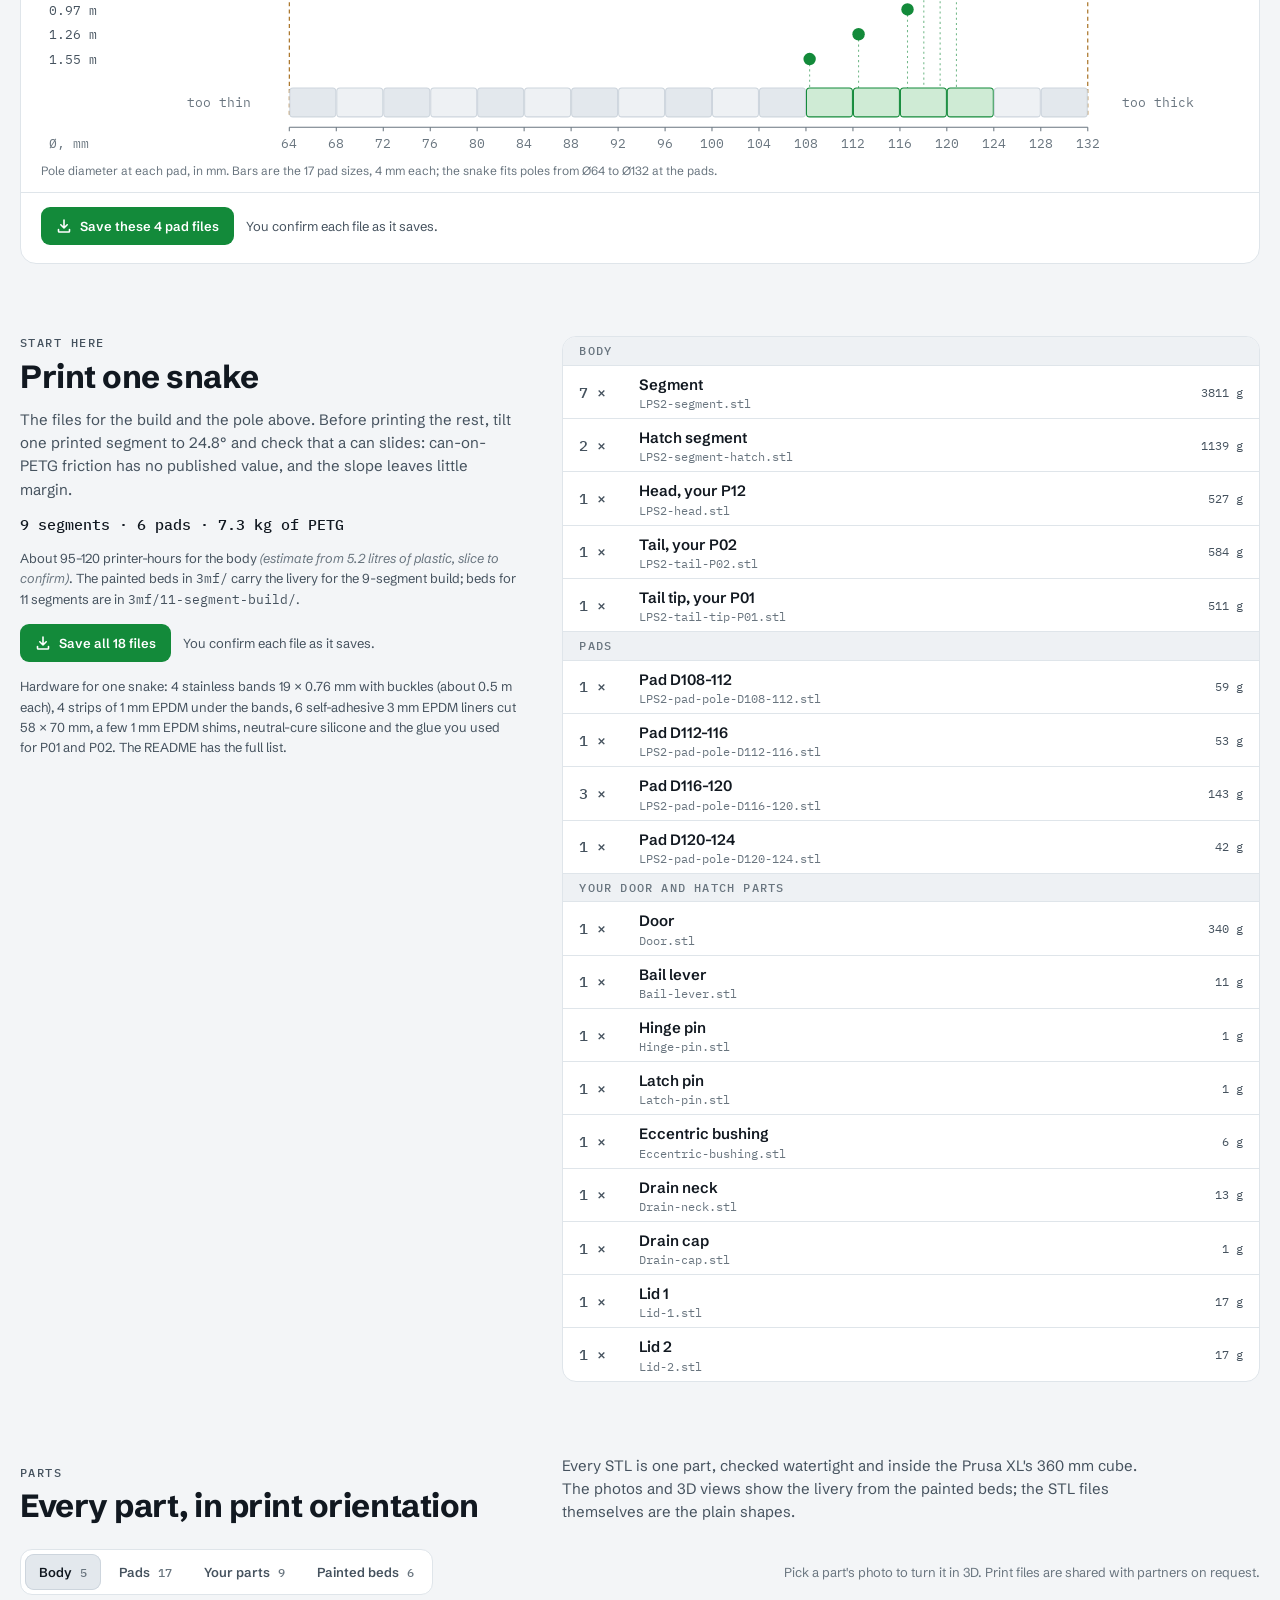
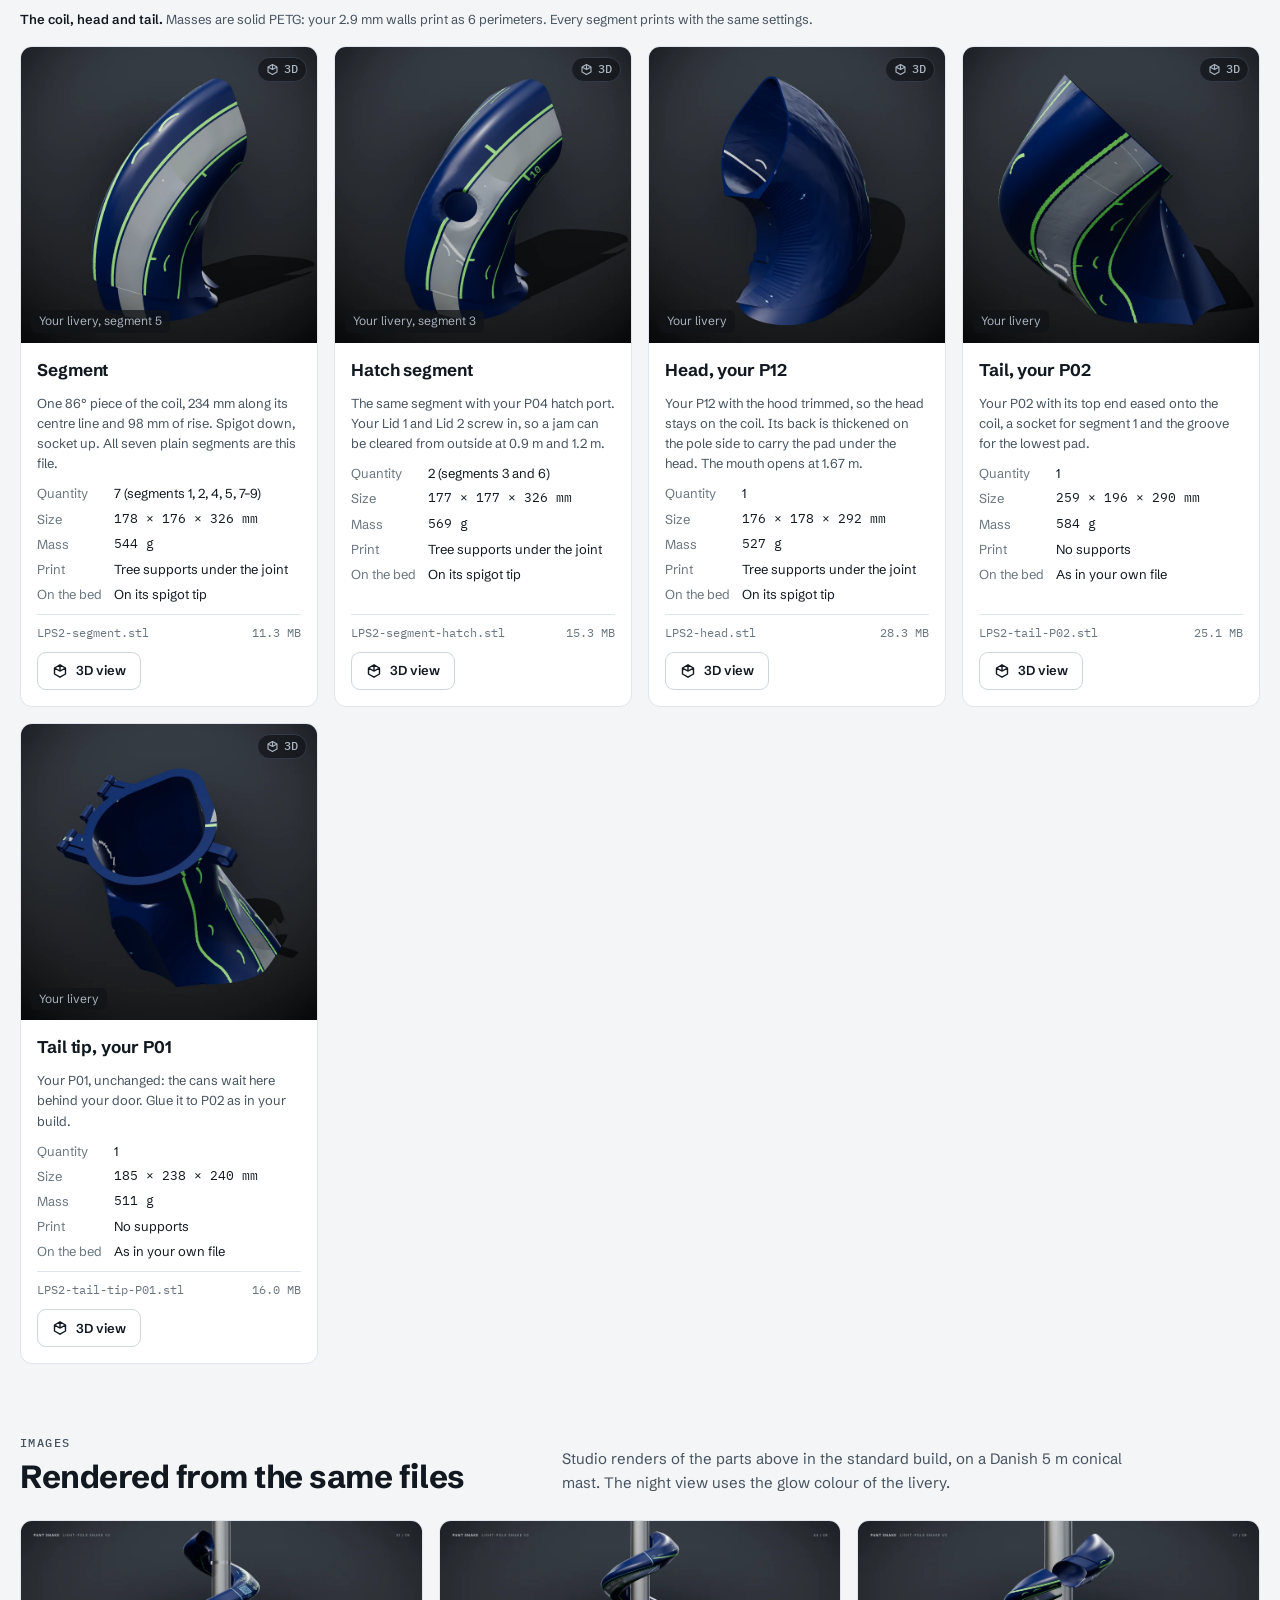
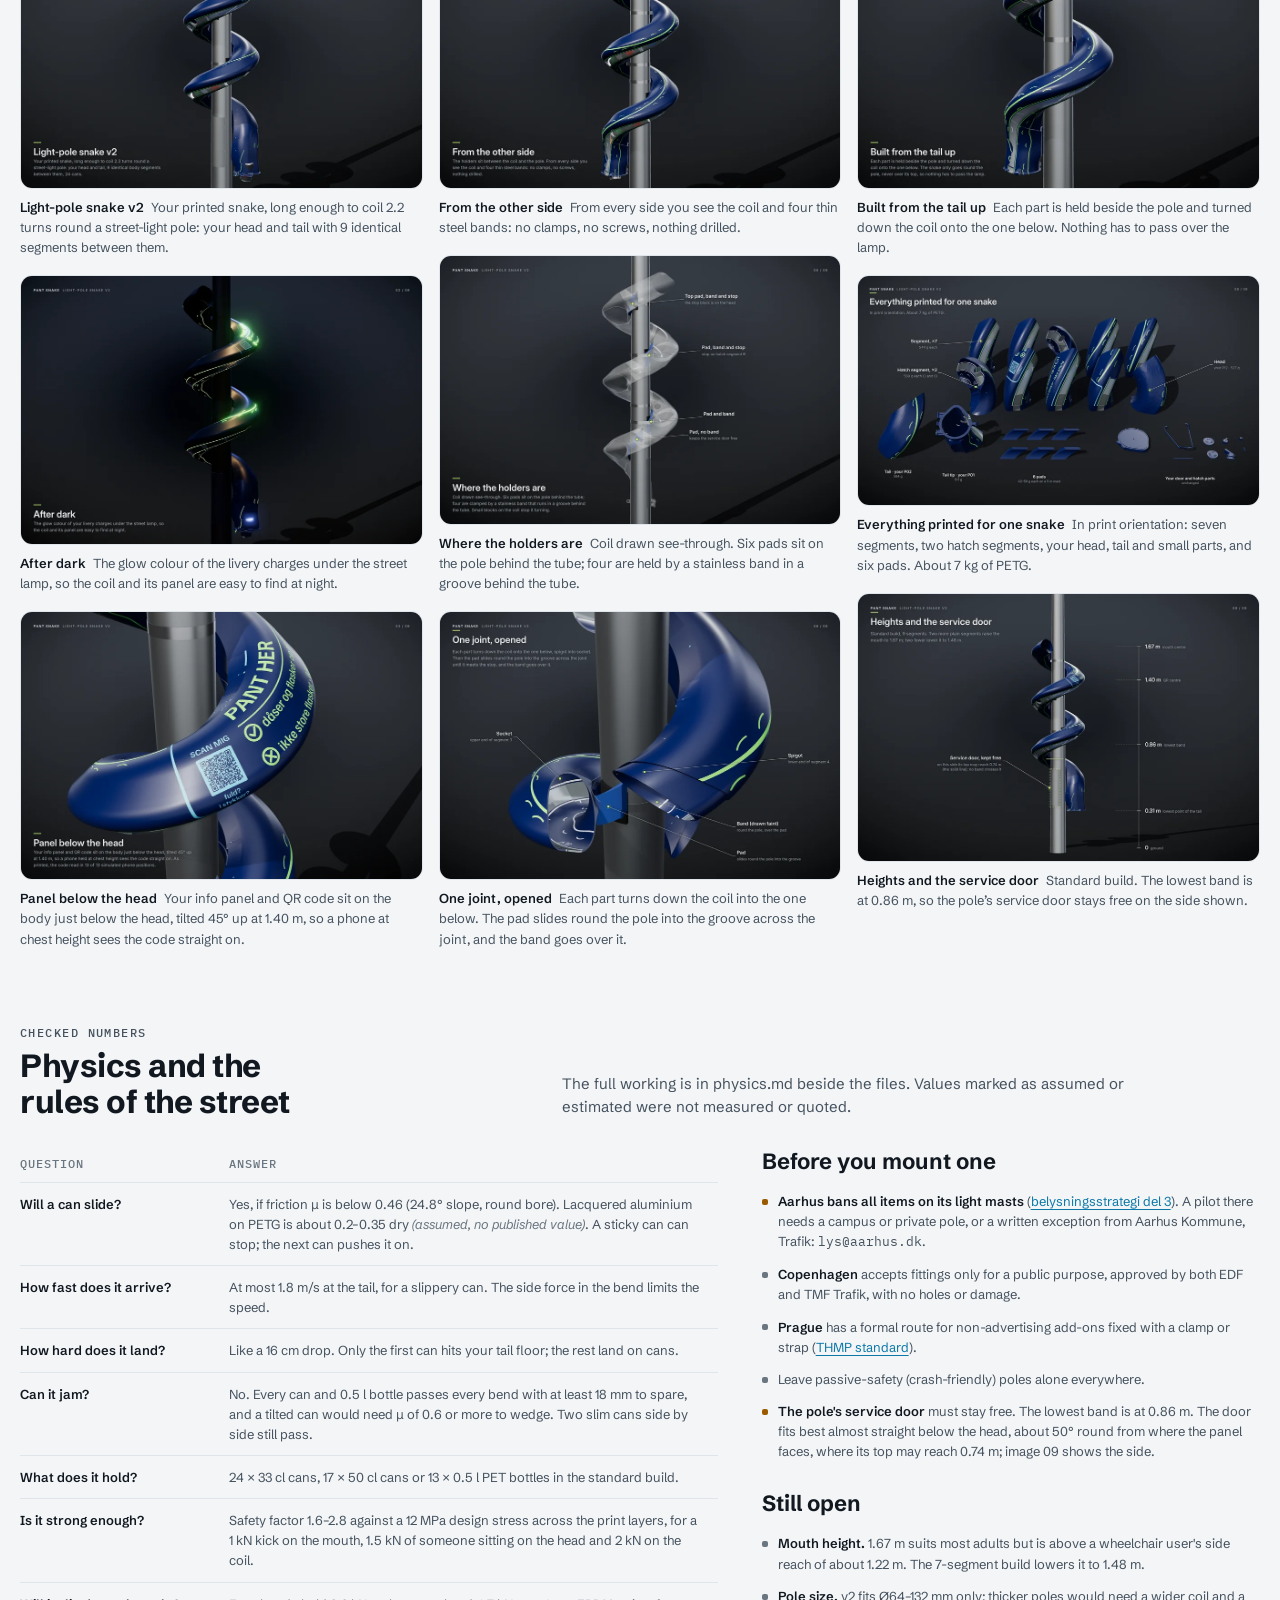
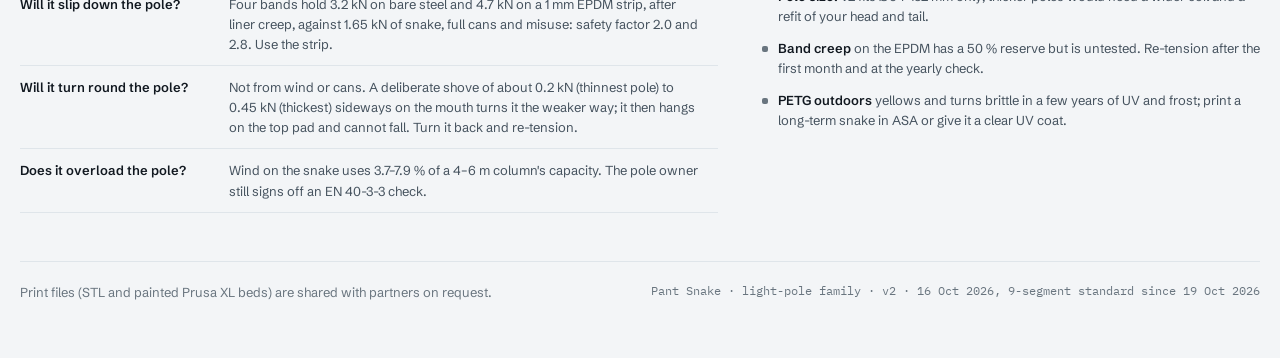
==== commit 2b1b4e06: "Mark the kit page as the earlier light-pole design study Co-Authored-By: Claude Opus 5.5 (1M context" ====
--- a/kit/index.html
+++ b/kit/index.html
@@ -418,6 +418,7 @@
 <section class="hero" aria-labelledby="h-title">
   <div>
     <p class="eyebrow">Design package v2 · 31 STL files · 6 painted beds</p>
+    <p style="border:1px solid var(--rule);background:var(--plate-2);color:var(--ink);border-radius:12px;padding:12px 16px;margin:0 0 18px;max-width:760px;font-size:15px;line-height:1.5"><b>Earlier design study (October 2026).</b> This kit shows the first light-pole version of the snake. The snake now being printed and tested coils round a 1.3 m pedestrian crossing signal post, with a double wall and a self-closing tail door 30 cm above the ground. See it in the <a href="../story/">story film</a> and the <a href="../sensor/">sensor film</a>.</p>
     <h1 id="h-title">Light-Pole Snake Kit</h1>
     <p class="lede">The printed Pant Snake, now a long coil round an ordinary street-light pole. It keeps the original head, tail, door and livery. Between them, nine identical segments wind 2.2 times round the pole, and the holders hide between the coil and the pole.</p>
     <dl class="figures">
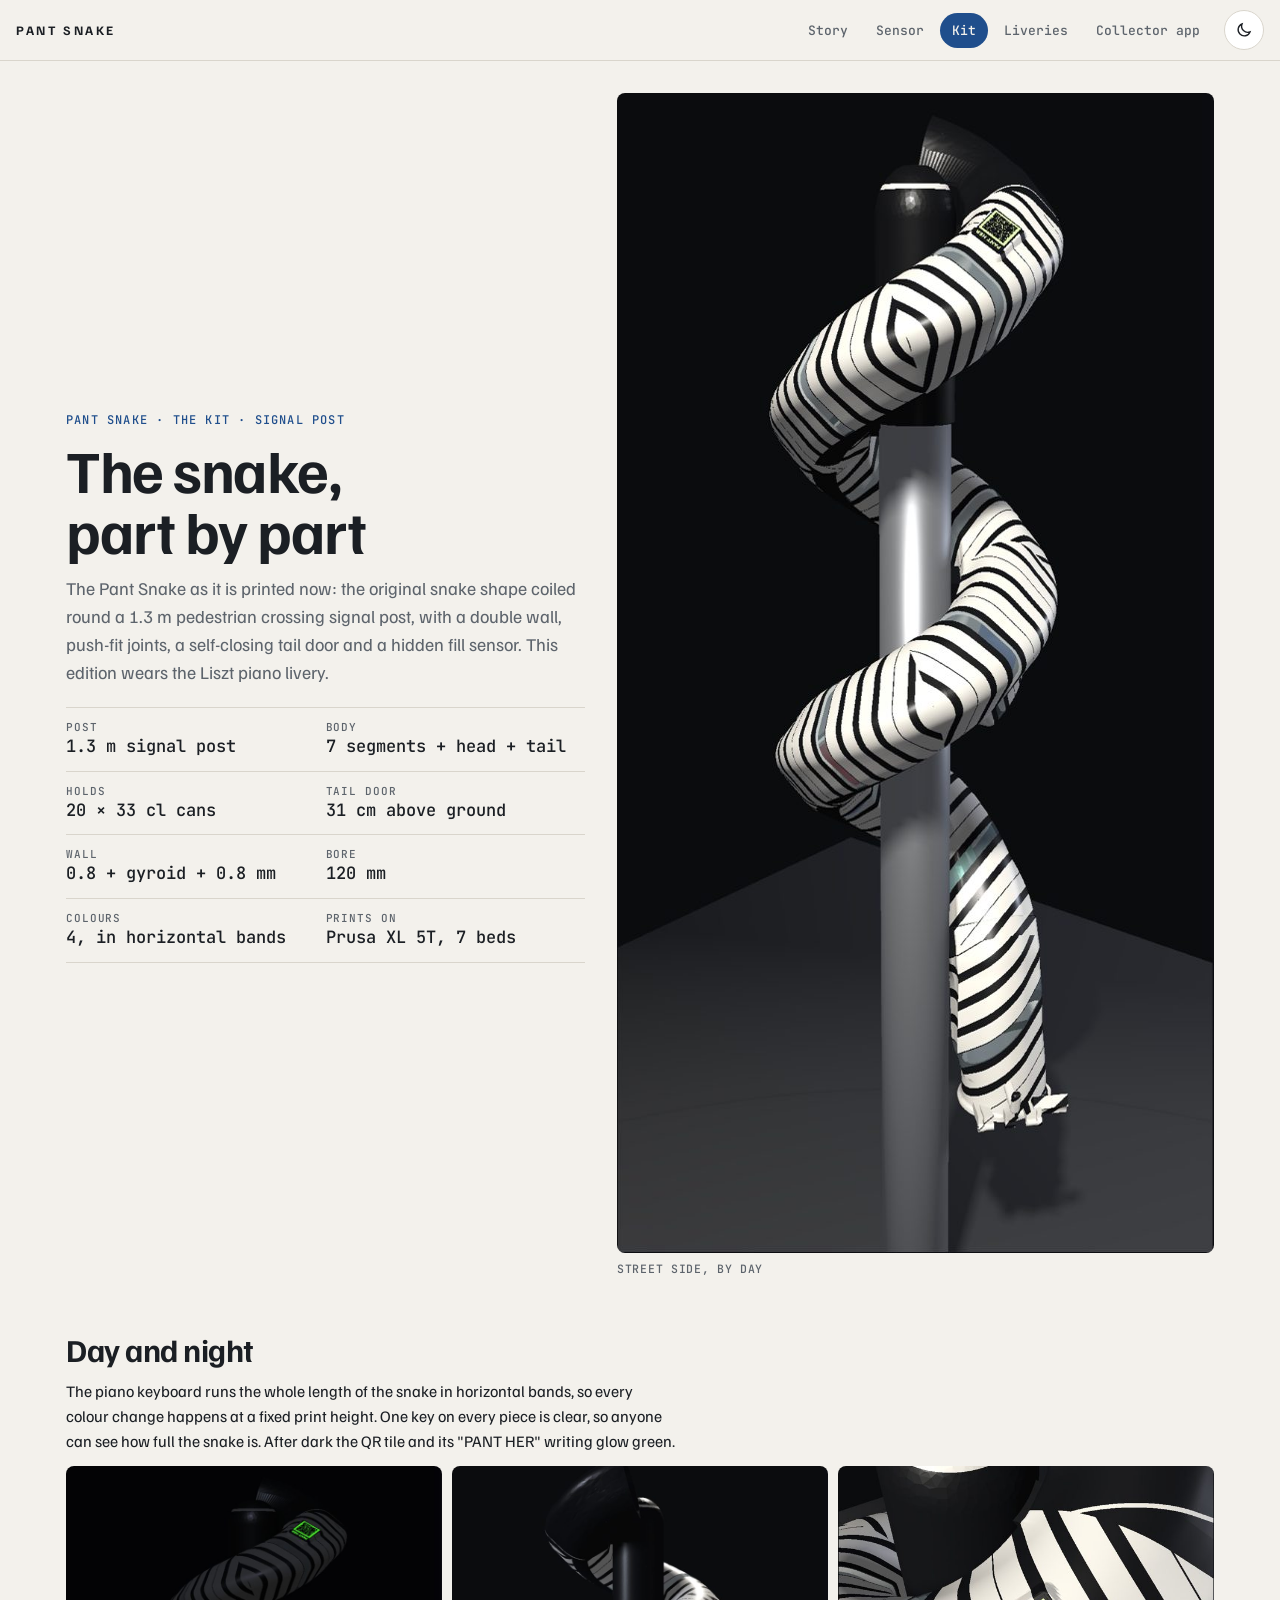
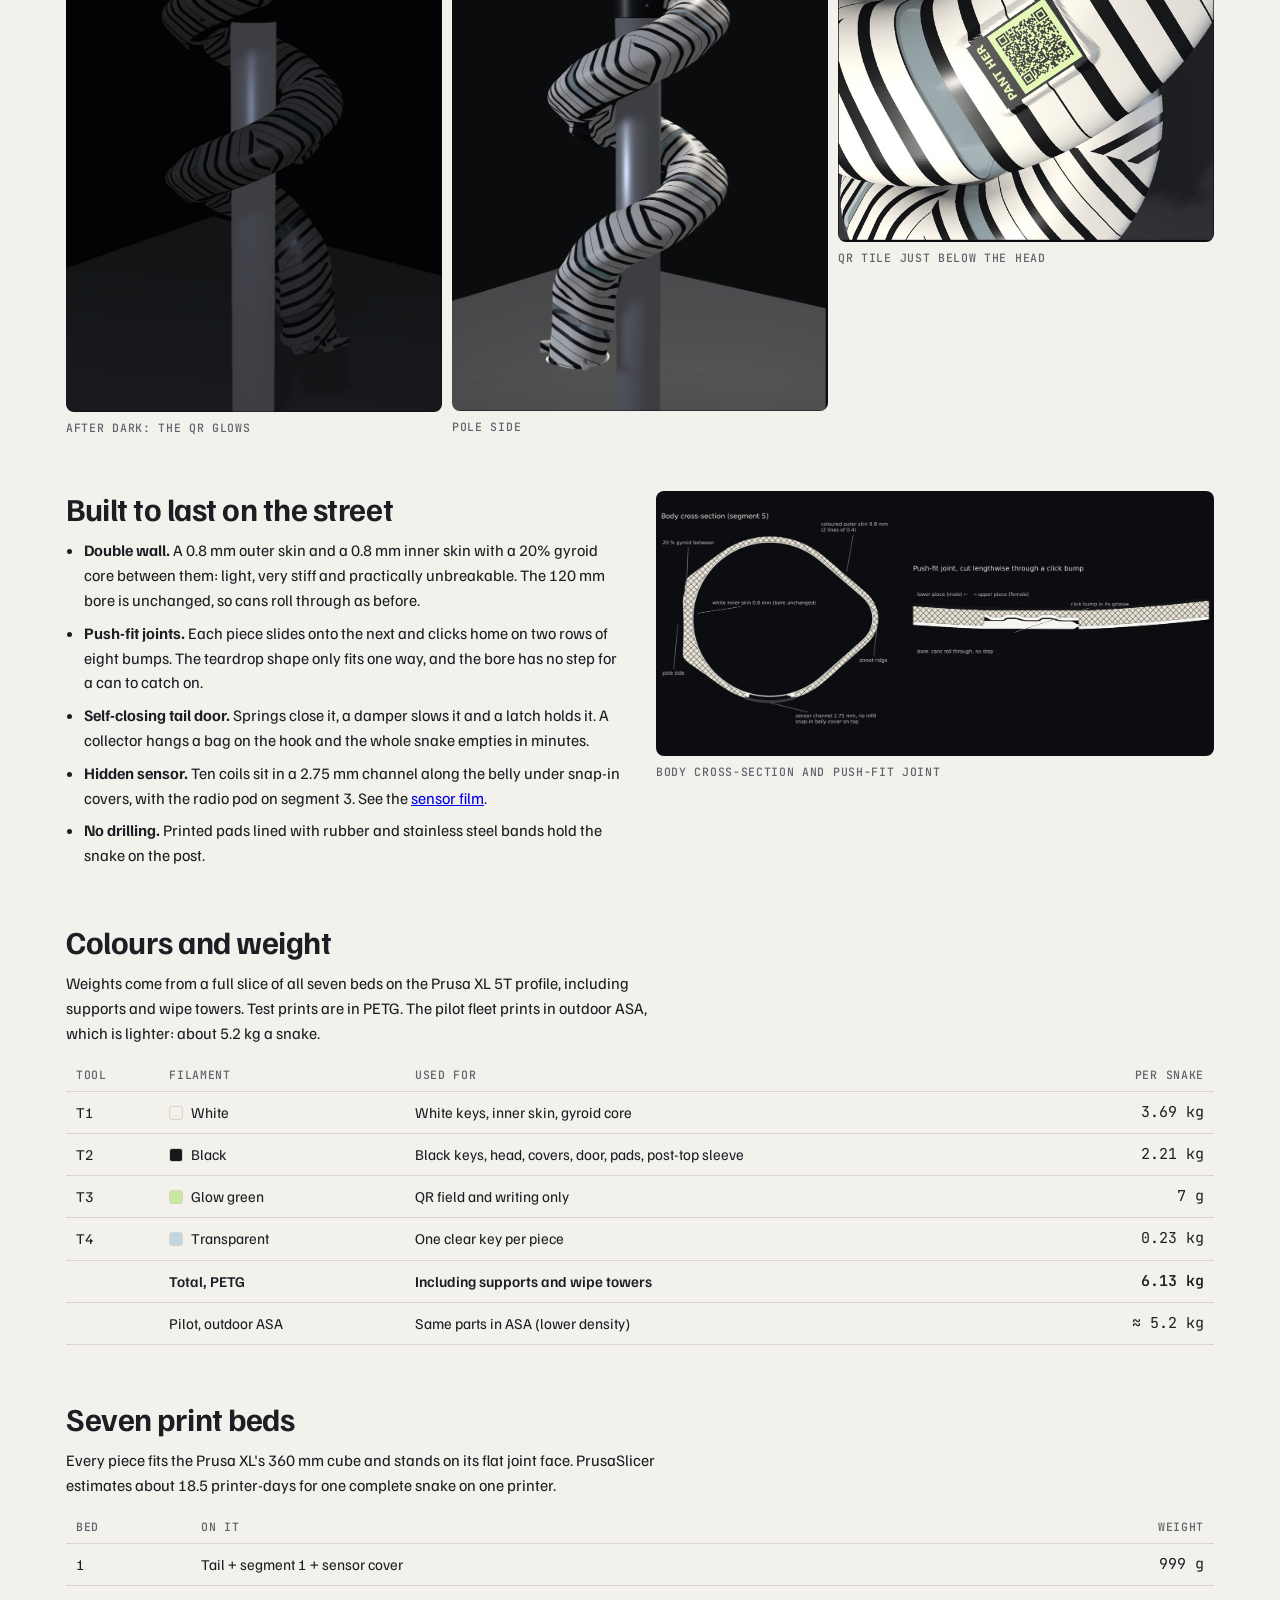
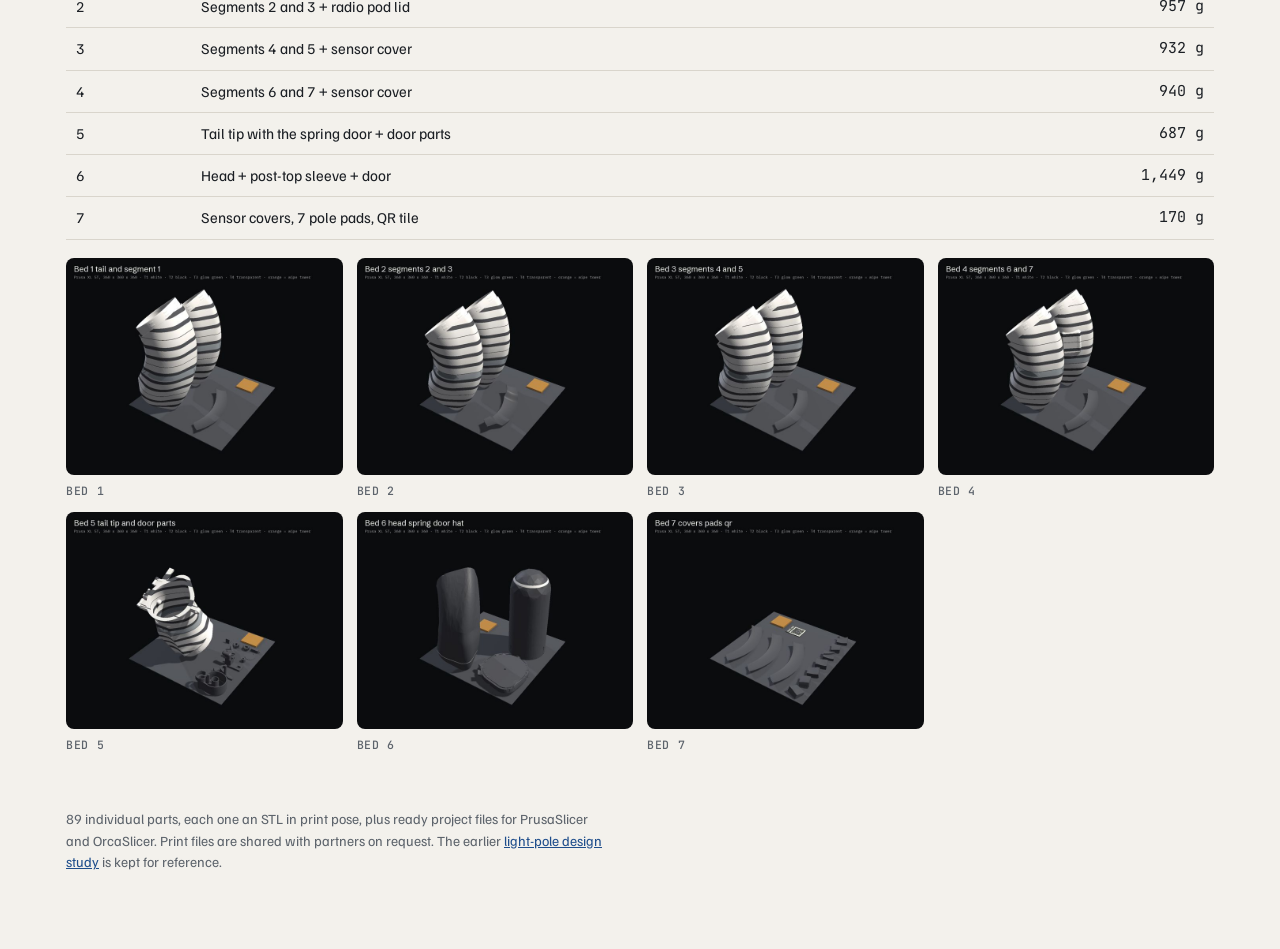
==== commit 81d77dce: "New kit page for the current signal-post piano snake /kit/ now shows the snake as it is printed: 1.3" ====
--- a/kit/index.html
+++ b/kit/index.html
@@ -1,1662 +1,162 @@
-<!doctype html><html><head><meta charset=utf8><meta name=viewport content="width=device-width,initial-scale=1,viewport-fit=cover"><style>:root{color-scheme:light;box-sizing:border-box;padding-top:env(safe-area-inset-top,0px);padding-bottom:env(safe-area-inset-bottom,0px)}html{scroll-padding-top:env(safe-area-inset-top,0px)}body{margin:0;padding:0;font:14px -apple-system,BlinkMacSystemFont,sans-serif;background:#fff;color:#000}img{max-width:100%}[hidden]:not([hidden=until-found i]){display:none!important}</style></head><body>
-<title>Light-Pole Snake Kit</title>
-<meta name="claude:viewport-fit-sides" content="cover">
-<meta name="description" content="Your printed Pant Snake as a long coil round a street-light pole: every part with painted 3D previews, a build chooser, a pad finder and downloads.">
+<!doctype html>
+<html lang="en">
+<head>
+<meta charset="utf-8">
+<meta name="viewport" content="width=device-width,initial-scale=1,viewport-fit=cover">
+<title>Pant Snake Kit</title>
+<meta name="description" content="The Pant Snake as it is printed now: the double-wall piano snake for a 1.3 m pedestrian crossing signal post, its parts, colours, weights and print beds.">
+<script src="../assets/js/theme.js"></script>
 <link rel="preconnect" href="https://fonts.googleapis.com">
-<link rel="preconnect" href="https://fonts.gstatic.com" crossorigin>
-<script src="../assets/js/theme.js"></script>
-<link rel="stylesheet" href="https://fonts.googleapis.com/css2?family=IBM+Plex+Mono:wght@400;500;600&family=Schibsted+Grotesk:wght@400..800&display=swap">
+<link rel="stylesheet" href="https://fonts.googleapis.com/css2?family=Familjen+Grotesk:wght@400;500;600;700&family=JetBrains+Mono:wght@400;500&display=swap">
 <style>
-/* Layout: a dark product studio that continues the renders' slate backdrop. The coil is the hero; parts sit on
-   plates like a kit sheet; print-shop data (sizes, masses, file names) is set in mono like a job ticket. The accent
-   is the livery: glow green for what fits and what to press, aqua for references, on a navy-tinted slate.
-   Dark by default; a light theme (theme.js sets data-theme) keeps the renders, the 3D viewer and the lightbox on slate. */
-:root, :root[data-theme="light"] dialog, :root[data-theme="light"] .shot {
-  color-scheme: dark;
-  --studio: #13171D;
-  --plate: #1A1F27;
-  --plate-2: #212833;
-  --plate-3: #2A323F;
-  --rule: #313A48;
-  --rule-soft: #252D38;
-  --ink: #E9EEF2;
-  --ink-2: #A9B4BF;
-  --ink-3: #788593;
-  --navy: #0B2A5B;
-  --navy-hi: #17417F;
-  --glow: #7CF06B;
-  --glow-ink: #0D1A0B;
-  --aqua: #5CC8F0;
-  --white: #F2F4F5;
-  --window: #B9C5CC;
-  --steel: #C5CBD0;
-  --alert: #E8B86B;
-  --f-display: "Schibsted Grotesk", "Helvetica Neue", Arial, sans-serif;
-  --f-body: "Schibsted Grotesk", "Helvetica Neue", Arial, sans-serif;
-  --f-data: "IBM Plex Mono", ui-monospace, "SFMono-Regular", Menlo, Consolas, monospace;
-  --t-xs: 0.75rem;
-  --t-s: 0.8125rem;
-  --t-m: 0.9375rem;
-  --t-l: 1.0625rem;
-  --t-xl: 1.375rem;
-  --t-2xl: clamp(1.5rem, 2.6vw, 2rem);
-  --t-hero: clamp(2.5rem, 6.4vw, 4.6rem);
-  --radius: 12px;
+:root{
+  --paper:#F3F1EC; --ink:#1B1F24; --muted:#5D646C; --line:#D9D5CC; --stage:#0E1013; --accent:#1F4E8C; --chip:#FFFFFF; --glow:#7DDC4A;
+  --f-display:"Familjen Grotesk","Helvetica Neue",Arial,sans-serif;
+  --f-mono:"JetBrains Mono",ui-monospace,Menlo,Consolas,monospace;
 }
-:root[data-theme="light"] {
-  color-scheme: light;
-  --studio: #F3F5F7;
-  --plate: #FFFFFF;
-  --plate-2: #EEF1F4;
-  --plate-3: #E3E8ED;
-  --rule: #CDD5DD;
-  --rule-soft: #DFE5EA;
-  --ink: #111820;
-  --ink-2: #45525E;
-  --ink-3: #69757F;
-  --glow: #138A3A;
-  --glow-ink: #FFFFFF;
-  --aqua: #0B78A8;
-  --steel: #59636E;
-  --alert: #9A5B00;
-}
-:root[data-theme="light"] dialog, :root[data-theme="light"] .shot { color-scheme: dark; }
-:root[data-theme="light"] .btn.primary:hover { background: #0F7531; }
-:root[data-theme="light"] .elev { background: linear-gradient(180deg, #FFFFFF, #F1F4F7); }
-:root[data-theme="light"] #padchart .bar.hit rect { fill: #CFEBD5; }
-:root[data-theme="light"] .hero-fig { box-shadow: 0 30px 60px -34px rgba(20, 30, 40, 0.35); }
-.themebtn { flex: none; display: inline-grid; place-items: center; width: 30px; height: 30px; padding: 0; margin-left: 2px; border-radius: 50%; border: 1px solid var(--rule); background: transparent; color: var(--ink-2); cursor: pointer; }
-.themebtn:hover { color: var(--ink); border-color: var(--ink-3); }
-.themebtn .moon { display: none; }
-:root[data-theme="light"] .themebtn .moon { display: inline; }
-:root[data-theme="light"] .themebtn .sun { display: none; }
-html { background: var(--studio); }
-body {
-  background: var(--studio);
-  color: var(--ink);
-  font: 400 var(--t-m)/1.55 var(--f-body);
-  padding-left: max(16px, env(safe-area-inset-left, 0px));
-  padding-right: max(16px, env(safe-area-inset-right, 0px));
-  padding-block: 0 56px;
-  -webkit-font-smoothing: antialiased;
-}
-.page { max-width: 1240px; margin: 0 auto; }
-h1, h2, h3 { font-family: var(--f-display); margin: 0; text-wrap: balance; color: var(--ink); }
-p { margin: 0; }
-a { color: var(--aqua); text-underline-offset: 3px; text-decoration-thickness: 1px; }
-a:focus-visible, button:focus-visible, input:focus-visible, [tabindex]:focus-visible { outline: 2px solid var(--glow); outline-offset: 2px; }
-.num, .mono { font-family: var(--f-data); font-variant-numeric: tabular-nums; }
-.eyebrow { font: 500 var(--t-xs)/1.2 var(--f-data); letter-spacing: 0.12em; text-transform: uppercase; color: var(--ink-3); }
-.i { width: 16px; height: 16px; flex: none; }
-.est { color: var(--ink-3); font-style: italic; }
-.hint { color: var(--ink-3); font-size: var(--t-s); }
-.sr { position: absolute; width: 1px; height: 1px; padding: 0; margin: -1px; overflow: hidden; clip: rect(0 0 0 0); white-space: nowrap; border: 0; }
+@media (prefers-color-scheme: dark){ :root:not([data-theme="light"]){ --paper:#15181C; --ink:#ECE9E3; --muted:#9AA1A9; --line:#2C3238; --accent:#7FA9E0; --chip:#20252B; color-scheme:dark } }
+:root[data-theme="dark"]{ --paper:#15181C; --ink:#ECE9E3; --muted:#9AA1A9; --line:#2C3238; --accent:#7FA9E0; --chip:#20252B; color-scheme:dark }
+*{box-sizing:border-box}
+body{margin:0;background:var(--paper);color:var(--ink);font-family:var(--f-display);font-size:16px;line-height:1.55}
+.topnav{position:sticky;top:0;z-index:20;display:flex;align-items:center;gap:12px;padding:10px max(16px,env(safe-area-inset-right)) 10px max(16px,env(safe-area-inset-left));background:color-mix(in srgb,var(--paper) 88%,transparent);backdrop-filter:blur(10px);-webkit-backdrop-filter:blur(10px);border-bottom:1px solid var(--line)}
+.topnav .brand{font:700 13px/1 var(--f-display);letter-spacing:.2em;text-transform:uppercase;color:var(--ink);text-decoration:none;white-space:nowrap}
+.topnav nav{display:flex;gap:4px;overflow-x:auto;scrollbar-width:none;margin-left:auto;min-width:0}
+.topnav nav::-webkit-scrollbar{display:none}
+.topnav nav a{font:500 13px/1 var(--f-mono);color:var(--muted);text-decoration:none;padding:11px 12px;border-radius:999px;white-space:nowrap}
+.topnav nav a:hover{color:var(--ink);background:var(--chip)}
+.topnav nav a[aria-current="page"]{color:var(--paper);background:var(--accent)}
+.themebtn{flex:none;display:grid;place-items:center;width:40px;height:40px;padding:0;border-radius:50%;border:1px solid var(--line);background:var(--chip);color:var(--ink);cursor:pointer}
+.themebtn .moon{display:none}
+:root[data-theme="light"] .themebtn .moon{display:inline}
+:root[data-theme="light"] .themebtn .sun{display:none}
+@media (max-width:560px){.topnav nav a{padding:11px 9px;font-size:12px}}
+.wrap{max-width:1180px;margin:0 auto;padding:32px 16px 64px;display:grid;gap:56px}
+.eyebrow{font:500 12px var(--f-mono);text-transform:uppercase;letter-spacing:.1em;color:var(--accent)}
+h1{font-size:clamp(34px,5.4vw,60px);line-height:1.02;margin:8px 0 14px;letter-spacing:-.025em;text-wrap:balance}
+h2{font-size:clamp(24px,3vw,32px);line-height:1.1;margin:0 0 12px;letter-spacing:-.015em}
+p{margin:0 0 12px;max-width:68ch}
+.lede{font-size:18px;color:var(--muted)}
+.hero{display:grid;grid-template-columns:minmax(0,1fr) minmax(0,1.15fr);gap:32px;align-items:center}
+@media (max-width:860px){.hero{grid-template-columns:minmax(0,1fr)}}
+.facts{display:grid;grid-template-columns:repeat(2,minmax(0,1fr));border-top:1px solid var(--line);margin-top:20px}
+.facts div{padding:12px 0;border-bottom:1px solid var(--line)}
+.facts small{display:block;font:500 11px var(--f-mono);text-transform:uppercase;letter-spacing:.08em;color:var(--muted)}
+.facts b{font:500 17px var(--f-mono)}
+.shots{display:grid;grid-template-columns:repeat(3,minmax(0,1fr));gap:10px}
+figure{margin:0}
+figure img{width:100%;display:block;border-radius:8px;background:var(--stage)}
+figcaption{font:500 11.5px var(--f-mono);text-transform:uppercase;letter-spacing:.06em;color:var(--muted);margin-top:8px}
+.two{display:grid;grid-template-columns:minmax(0,1fr) minmax(0,1fr);gap:32px;align-items:start}
+@media (max-width:860px){.two{grid-template-columns:minmax(0,1fr)}}
+ul.points{margin:0;padding-left:18px;display:grid;gap:8px;max-width:68ch}
+.tw{overflow-x:auto}
+table{border-collapse:collapse;width:100%;font-size:15px}
+th,td{text-align:left;padding:9px 10px;border-bottom:1px solid var(--line);vertical-align:top}
+th{font:500 11.5px var(--f-mono);text-transform:uppercase;letter-spacing:.06em;color:var(--muted)}
+td.n,th.n{text-align:right;font-family:var(--f-mono);white-space:nowrap}
+tr.tot td{font-weight:600}
+.sw{display:inline-block;width:14px;height:14px;border-radius:3px;border:1px solid var(--line);vertical-align:-2px;margin-right:8px}
+.beds{display:grid;grid-template-columns:repeat(auto-fill,minmax(250px,1fr));gap:14px}
+.note{font-size:14px;color:var(--muted)}
+.note a,p a{color:var(--accent)}
+</style>
+</head>
+<body>
+<header class="topnav" data-theme-slot>
+  <a class="brand" href="../story/">Pant Snake</a>
+  <nav><a href="../story/">Story</a><a href="../sensor/">Sensor</a><a href="../kit/" aria-current="page">Kit</a><a href="../liveries/">Liveries</a><a href="../">Collector app</a></nav>
+</header>
+<script>(function(){var a=document.querySelector('.topnav nav a[aria-current="page"]');if(a)a.scrollIntoView({block:"nearest",inline:"center"})})()</script>
+<main class="wrap">
 
-/* top bar */
-.top { display: flex; justify-content: space-between; align-items: center; gap: 16px; padding-block: 18px; border-bottom: 1px solid var(--rule-soft); }
-.brand { display: flex; align-items: center; gap: 10px; font: 600 var(--t-s)/1 var(--f-display); letter-spacing: 0.04em; text-transform: uppercase; }
-.brand .sub { color: var(--ink-3); font-weight: 500; }
-.mark { width: 18px; height: 18px; border-radius: 50%; background: conic-gradient(from 210deg, var(--navy-hi), var(--glow) 18%, var(--navy-hi) 36%, var(--aqua) 54%, var(--navy-hi) 72%); box-shadow: inset 0 0 0 4px var(--studio), 0 0 0 1px var(--rule); }
-.ver { display: flex; align-items: center; gap: 6px; font: 500 var(--t-xs)/1 var(--f-data); }
-.ver .pill { display: inline-flex; align-items: center; min-height: 28px; padding: 0 10px; border-radius: 999px; border: 1px solid var(--rule); color: var(--ink-3); text-decoration: none; }
-.ver .pill.on { color: var(--glow-ink); background: var(--glow); border-color: transparent; font-weight: 600; }
-.ver a.pill:hover { color: var(--ink); border-color: var(--ink-3); }
+  <section class="hero">
+    <div>
+      <span class="eyebrow">Pant Snake · the kit · signal post</span>
+      <h1>The snake, part by part</h1>
+      <p class="lede">The Pant Snake as it is printed now: the original snake shape coiled round a 1.3 m pedestrian crossing signal post, with a double wall, push-fit joints, a self-closing tail door and a hidden fill sensor. This edition wears the Liszt piano livery.</p>
+      <div class="facts">
+        <div><small>Post</small><b>1.3 m signal post</b></div>
+        <div><small>Body</small><b>7 segments + head + tail</b></div>
+        <div><small>Holds</small><b>20 × 33 cl cans</b></div>
+        <div><small>Tail door</small><b>31 cm above ground</b></div>
+        <div><small>Wall</small><b>0.8 + gyroid + 0.8 mm</b></div>
+        <div><small>Bore</small><b>120 mm</b></div>
+        <div><small>Colours</small><b>4, in horizontal bands</b></div>
+        <div><small>Prints on</small><b>Prusa XL 5T, 7 beds</b></div>
+      </div>
+    </div>
+    <figure><img src="img/day.jpg" alt="The piano snake coiled round a signal post, street side by day" width="800" height="1160"><figcaption>Street side, by day</figcaption></figure>
+  </section>
 
-/* hero */
-.hero { display: grid; grid-template-columns: minmax(0, 5fr) minmax(0, 7fr); gap: 44px; align-items: center; padding-block: 44px 56px; }
-.hero h1 { font-size: var(--t-hero); font-weight: 760; letter-spacing: -0.025em; line-height: 0.98; margin-top: 14px; }
-.hero .lede { font-size: var(--t-l); color: var(--ink-2); margin-top: 20px; max-width: 34em; }
-.figures { display: grid; grid-template-columns: repeat(2, minmax(0, 1fr)); margin: 28px 0 0; border-top: 1px solid var(--rule-soft); }
-.figures div { padding: 12px 12px 12px 0; border-bottom: 1px solid var(--rule-soft); min-width: 0; }
-.figures dt { font: 500 var(--t-xs)/1.3 var(--f-data); letter-spacing: 0.08em; text-transform: uppercase; color: var(--ink-3); }
-.figures dd { margin: 4px 0 0; font: 500 var(--t-m)/1.35 var(--f-data); font-variant-numeric: tabular-nums; color: var(--ink); }
-.cta { display: flex; flex-wrap: wrap; gap: 10px; margin-top: 28px; }
-.hero-fig { margin: 0; border-radius: 16px; overflow: hidden; border: 1px solid var(--rule-soft); background: #1C1F24; box-shadow: 0 30px 60px -30px rgba(0, 0, 0, 0.6); }
-.hero-fig button { all: unset; display: block; cursor: zoom-in; }
-.hero-fig img { display: block; width: 100%; height: auto; }
+  <section>
+    <h2>Day and night</h2>
+    <p>The piano keyboard runs the whole length of the snake in horizontal bands, so every colour change happens at a fixed print height. One key on every piece is clear, so anyone can see how full the snake is. After dark the QR tile and its "PANT HER" writing glow green.</p>
+    <div class="shots">
+      <figure><img src="img/night.jpg" alt="The snake after dark with a glowing QR tile" loading="lazy"><figcaption>After dark: the QR glows</figcaption></figure>
+      <figure><img src="img/pole.jpg" alt="The pole side of the snake" loading="lazy"><figcaption>Pole side</figcaption></figure>
+      <figure><img src="img/qr.jpg" alt="Close-up of the QR tile below the head" loading="lazy"><figcaption>QR tile just below the head</figcaption></figure>
+    </div>
+  </section>
 
-/* buttons */
-.btn { display: inline-flex; align-items: center; justify-content: center; gap: 8px; min-height: 38px; padding: 0 14px; border-radius: 9px; border: 1px solid var(--rule); background: var(--plate-2); color: var(--ink); font: 600 var(--t-s)/1 var(--f-body); cursor: pointer; text-decoration: none; white-space: nowrap; transition: background-color 0.15s, border-color 0.15s; }
-.btn:hover { background: var(--plate-3); }
-.btn.primary { background: var(--glow); border-color: transparent; color: var(--glow-ink); }
-.btn.primary:hover { background: #95F487; }
-.btn.ghost { background: transparent; }
-.btn.ghost:hover { background: var(--plate-2); }
-.btn[disabled] { opacity: 0.5; cursor: default; }
-.btn[data-state="busy"] .i { animation: bob 0.9s ease-in-out infinite; }
-.btn[data-state="saved"] { background: transparent; border-color: var(--glow); color: var(--ink); }
-.btn.sm { min-height: 32px; padding: 0 10px; font-size: var(--t-xs); }
-@keyframes bob { 50% { transform: translateY(2px); } }
-
-/* sections */
-.section { padding-block: 64px 8px; }
-.section-head { display: grid; grid-template-columns: minmax(0, 5fr) minmax(0, 7fr); gap: 44px; align-items: end; margin-bottom: 26px; }
-.section-head h2 { font-size: var(--t-2xl); font-weight: 720; letter-spacing: -0.015em; line-height: 1.1; margin-top: 8px; }
-.section-head p { color: var(--ink-2); max-width: 40em; }
-
-/* what you asked for */
-.asks { list-style: none; margin: 0; padding: 0; border-top: 1px solid var(--rule-soft); }
-.ask { display: grid; grid-template-columns: minmax(0, 4fr) minmax(0, 6fr) 168px; gap: 28px; align-items: center; padding: 18px 0; border-bottom: 1px solid var(--rule-soft); }
-.ask .q { font: 500 var(--t-s)/1.45 var(--f-data); color: var(--ink-2); }
-.ask .q::before { content: "You asked"; display: block; font-size: var(--t-xs); letter-spacing: 0.1em; text-transform: uppercase; color: var(--ink-3); margin-bottom: 4px; }
-.ask .a { color: var(--ink); }
-.ask .a strong { font-weight: 650; }
-.ask .ev { all: unset; box-sizing: border-box; display: block; width: 168px; max-width: 100%; aspect-ratio: 3 / 2; border-radius: 10px; overflow: hidden; border: 1px solid var(--rule-soft); cursor: zoom-in; background: #1C1F24; }
-.ask .ev img { display: block; width: 100%; height: 100%; object-fit: cover; transition: transform 0.5s cubic-bezier(.2, .7, .2, 1); }
-.ask .ev:hover img { transform: scale(1.04); }
-.ask .ev:focus-visible { outline: 2px solid var(--glow); outline-offset: 2px; }
-
-/* build chooser */
-.build { display: grid; grid-template-columns: minmax(0, 7fr) minmax(0, 5fr); border: 1px solid var(--rule-soft); border-radius: 16px; background: var(--plate); overflow: hidden; }
-.build-main { padding: 22px; display: flex; flex-direction: column; gap: 18px; min-width: 0; }
-.seg-ctl { display: flex; flex-wrap: wrap; gap: 4px; padding: 4px; background: var(--studio); border: 1px solid var(--rule-soft); border-radius: 12px; align-self: flex-start; max-width: 100%; }
-.seg-ctl label { position: relative; display: inline-flex; flex-direction: column; justify-content: center; min-height: 48px; padding: 6px 14px; border-radius: 9px; cursor: pointer; color: var(--ink-2); }
-.seg-ctl input { position: absolute; opacity: 0; inset: 0; margin: 0; cursor: pointer; }
-.seg-ctl .n { font: 650 var(--t-m)/1.1 var(--f-display); }
-.seg-ctl .d { font: 400 var(--t-xs)/1.3 var(--f-data); color: var(--ink-3); }
-.seg-ctl label:has(input:checked) { background: var(--plate-3); color: var(--ink); box-shadow: inset 0 0 0 1px var(--rule); }
-.seg-ctl label:has(input:checked) .d { color: var(--glow); }
-.seg-ctl label:has(input:focus-visible) { outline: 2px solid var(--glow); outline-offset: 1px; }
-.bfig { display: grid; grid-template-columns: repeat(3, minmax(0, 1fr)); gap: 0; border-top: 1px solid var(--rule-soft); margin: 0; }
-.bfig div { padding: 12px 12px 12px 0; border-bottom: 1px solid var(--rule-soft); min-width: 0; }
-.bfig dt { font: 500 var(--t-xs)/1.3 var(--f-data); letter-spacing: 0.08em; text-transform: uppercase; color: var(--ink-3); }
-.bfig dd { margin: 4px 0 0; font: 500 var(--t-l)/1.3 var(--f-data); font-variant-numeric: tabular-nums; }
-.bfig dd small { display: block; font-size: var(--t-xs); color: var(--ink-3); font-weight: 400; }
-.build-note { color: var(--ink-2); font-size: var(--t-s); max-width: 46em; }
-.build-note strong { color: var(--ink); font-weight: 600; }
-.elev { margin: 0; padding: 14px 18px 10px; border-left: 1px solid var(--rule-soft); background: linear-gradient(180deg, #1C222B, #161B22); min-width: 0; }
-.elev svg { display: block; width: 100%; height: auto; max-height: 520px; }
-.elev text { font-family: var(--f-data); font-size: 11px; fill: var(--ink-2); }
-.elev .lab-strong { fill: var(--ink); font-weight: 600; }
-.elev .lab-glow { fill: var(--glow); font-weight: 600; }
-.elev .lab-dim { fill: var(--ink-3); }
-.elev figcaption { color: var(--ink-3); font-size: var(--t-xs); margin-top: 6px; }
-
-/* pad finder */
-.finder { border: 1px solid var(--rule-soft); border-radius: 16px; background: var(--plate); overflow: hidden; }
-.finder-top { display: flex; flex-wrap: wrap; justify-content: space-between; align-items: center; gap: 12px 20px; padding: 16px 20px; border-bottom: 1px solid var(--rule-soft); }
-.finder-top p { color: var(--ink-2); font-size: var(--t-s); max-width: 54em; }
-.tbl { overflow-x: auto; position: relative; }
-table { width: 100%; border-collapse: collapse; font-size: var(--t-s); }
-th, td { text-align: left; vertical-align: middle; padding: 10px 14px 10px 0; border-top: 1px solid var(--rule-soft); }
-thead th { font: 500 var(--t-xs) var(--f-data); letter-spacing: 0.08em; text-transform: uppercase; color: var(--ink-3); border-top: 0; vertical-align: bottom; }
-td { color: var(--ink-2); }
-.padtab { min-width: 760px; }
-.padtab th:first-child, .padtab td:first-child { padding-left: 20px; }
-.padtab td.j { color: var(--ink); font-weight: 600; white-space: nowrap; }
-.padtab td.j small { display: block; font: 400 var(--t-xs) var(--f-data); color: var(--ink-3); }
-.role { display: inline-flex; flex-wrap: wrap; gap: 4px; }
-.tag { display: inline-flex; align-items: center; gap: 5px; padding: 2px 7px; border-radius: 999px; font: 500 var(--t-xs)/1.4 var(--f-data); border: 1px solid var(--rule); color: var(--ink-2); white-space: nowrap; }
-.tag.band { border-color: #59636E; color: var(--steel); }
-.tag.stop { border-color: #3D6F8A; color: var(--aqua); }
-.field { display: flex; align-items: stretch; border: 1px solid var(--rule); border-radius: 9px; background: var(--studio); overflow: hidden; width: 128px; }
-.field input { flex: 1; min-width: 0; width: 100%; border: 0; background: transparent; color: var(--ink); font: 500 var(--t-l)/1 var(--f-data); padding: 8px 10px; font-variant-numeric: tabular-nums; }
-.field input:focus-visible { outline: none; }
-.field:focus-within { border-color: var(--glow); }
-.field .unit { display: flex; align-items: center; padding: 0 9px; color: var(--ink-3); font: 500 var(--t-xs) var(--f-data); border-left: 1px solid var(--rule-soft); }
-.dia { font: 500 var(--t-m) var(--f-data); color: var(--ink); white-space: nowrap; }
-.padname { font: 600 var(--t-s) var(--f-data); color: var(--glow); white-space: nowrap; }
-.padname.bad { color: var(--alert); }
-.padtab .pfile { font: 400 var(--t-xs) var(--f-data); color: var(--ink-3); display: block; margin-top: 2px; overflow-wrap: anywhere; }
-.finder-chart { margin: 0; padding: 14px 20px 12px; border-top: 1px solid var(--rule-soft); }
-.chart-scroll { overflow-x: auto; position: relative; }
-#padchart { width: 100%; min-width: 880px; height: auto; display: block; }
-#padchart text { font-family: var(--f-data); font-size: 12.5px; fill: var(--ink-2); }
-#padchart .bar rect { fill: var(--plate-3); stroke: var(--rule); stroke-width: 1; }
-#padchart .bar.alt rect { fill: var(--plate-2); }
-#padchart .bar.hit rect { fill: #2F5A2A; stroke: var(--glow); }
-#padchart .axis, #padchart .tick { stroke: var(--ink-3); stroke-width: 1; }
-#padchart .lab { fill: var(--ink-3); }
-#padchart .row-lab { fill: var(--ink-2); }
-#padchart .mk circle { fill: var(--glow); }
-#padchart .mk.bad circle { fill: var(--alert); }
-#padchart .mk line { stroke: var(--glow); stroke-width: 1; stroke-dasharray: 2 3; opacity: 0.6; }
-#padchart .mk.bad line { stroke: var(--alert); }
-#padchart .limit { stroke: var(--alert); stroke-width: 1; stroke-dasharray: 4 3; }
-.finder-chart figcaption { color: var(--ink-3); font-size: var(--t-xs); margin-top: 6px; }
-.finder-foot { display: flex; flex-wrap: wrap; align-items: center; gap: 12px; padding: 14px 20px 18px; border-top: 1px solid var(--rule-soft); }
-.status { color: var(--ink-2); font-size: var(--t-s); }
-
-/* print one snake */
-.lane { display: grid; grid-template-columns: minmax(0, 5fr) minmax(0, 7fr); gap: 44px; align-items: start; }
-.lane-text { display: flex; flex-direction: column; gap: 14px; }
-.lane-text h2 { font-size: var(--t-2xl); font-weight: 720; letter-spacing: -0.015em; line-height: 1.1; margin-top: 8px; }
-.lane-text p { color: var(--ink-2); }
-.lane-sum { font: 500 var(--t-m) var(--f-data); color: var(--ink) !important; }
-.lane-actions { display: flex; flex-wrap: wrap; align-items: center; gap: 12px; }
-.hw { color: var(--ink-3); font-size: var(--t-s); }
-.checklist { list-style: none; margin: 0; padding: 0; border: 1px solid var(--rule-soft); border-radius: 14px; background: var(--plate); overflow: hidden; }
-.checklist li { display: grid; grid-template-columns: 3.2em minmax(0, 1fr) auto; grid-template-areas: "q n c" "q f c"; gap: 0 12px; padding: 7px 16px; border-top: 1px solid var(--rule-soft); align-items: center; }
-.checklist li:first-child { border-top: 0; }
-.checklist li.grp { display: block; padding: 6px 16px; background: var(--plate-2); font: 500 var(--t-xs)/1.3 var(--f-data); letter-spacing: 0.1em; text-transform: uppercase; color: var(--ink-3); }
-.checklist .q { grid-area: q; color: var(--ink-2); font: 500 var(--t-m) var(--f-data); }
-.checklist .n { grid-area: n; font-weight: 600; }
-.checklist .f { grid-area: f; font: 400 var(--t-xs) var(--f-data); color: var(--ink-3); overflow-wrap: anywhere; }
-.checklist .c { grid-area: c; color: var(--ink-2); font: 400 var(--t-xs) var(--f-data); white-space: nowrap; }
-.checklist li.saved .q::after { content: " ✓"; color: var(--glow); }
-
-/* tabs and part grid */
-.bar { display: flex; flex-wrap: wrap; justify-content: space-between; align-items: center; gap: 12px 20px; margin: 0 0 14px; }
-.tabs { display: flex; flex-wrap: wrap; gap: 4px; padding: 4px; background: var(--plate); border: 1px solid var(--rule-soft); border-radius: 12px; max-width: 100%; }
-.tab { display: inline-flex; align-items: center; gap: 8px; min-height: 36px; padding: 0 14px; border: 0; border-radius: 9px; background: transparent; color: var(--ink-2); font: 600 var(--t-s)/1 var(--f-body); cursor: pointer; }
-.tab:hover { color: var(--ink); }
-.tab[aria-selected="true"] { background: var(--plate-3); color: var(--ink); box-shadow: inset 0 0 0 1px var(--rule); }
-.tab .count { font: 500 var(--t-xs) var(--f-data); color: var(--ink-3); }
-.tab .short { display: none; }
-.dl-note { color: var(--ink-3); font-size: var(--t-s); max-width: 44em; }
-.dl-note.warn { color: var(--alert); }
-.panel-meta { color: var(--ink-2); font-size: var(--t-s); margin-bottom: 16px; max-width: 70em; }
-.panel-meta strong { color: var(--ink); font-weight: 600; }
-.grid { display: grid; grid-template-columns: repeat(auto-fill, minmax(262px, 1fr)); gap: 16px; }
-.part { display: flex; flex-direction: column; background: var(--plate); border: 1px solid var(--rule-soft); border-radius: var(--radius); overflow: hidden; min-width: 0; }
-.shot { all: unset; box-sizing: border-box; display: block; position: relative; aspect-ratio: 1 / 1; max-width: 100%; cursor: zoom-in; background: #1D2127; }
-.shot:focus-visible { outline: 2px solid var(--glow); outline-offset: -2px; }
-.shot img { display: block; width: 100%; height: 100%; object-fit: cover; transition: transform 0.5s cubic-bezier(.2, .7, .2, 1); }
-.shot:hover img { transform: scale(1.035); }
-.badge { position: absolute; top: 10px; right: 10px; display: inline-flex; align-items: center; gap: 5px; font: 500 var(--t-xs)/1 var(--f-data); padding: 5px 8px; border-radius: 999px; background: rgba(17, 20, 24, 0.72); border: 1px solid var(--rule); color: var(--ink-2); }
-.badge .i { width: 13px; height: 13px; }
-.shown { position: absolute; left: 10px; bottom: 10px; font: 400 var(--t-xs)/1.2 var(--f-body); color: var(--ink-2); background: rgba(17, 20, 24, 0.72); padding: 4px 8px; border-radius: 6px; }
-.part-body { padding: 14px 16px 16px; display: flex; flex-direction: column; gap: 10px; flex: 1; min-width: 0; }
-.part h3 { font-size: var(--t-l); font-weight: 680; letter-spacing: -0.005em; }
-.note { color: var(--ink-2); font-size: var(--t-s); }
-.spec { display: grid; grid-template-columns: auto minmax(0, 1fr); gap: 5px 12px; margin: 0; font-size: var(--t-s); }
-.spec div { display: contents; }
-.spec dt { color: var(--ink-3); }
-.spec dd { margin: 0; color: var(--ink); min-width: 0; }
-.spec .num { font-size: var(--t-s); }
-.file { display: flex; justify-content: space-between; gap: 10px; font: 400 var(--t-xs)/1.4 var(--f-data); color: var(--ink-3); margin-top: auto; padding-top: 10px; border-top: 1px solid var(--rule-soft); }
-.file .fname { overflow-wrap: anywhere; min-width: 0; user-select: all; }
-.file .fsize { flex: none; }
-.actions { display: flex; gap: 8px; flex-wrap: wrap; }
-.actions .btn.primary { flex: 1; }
-.pads-intro { display: grid; grid-template-columns: 200px minmax(0, 1fr); gap: 20px; align-items: center; margin-bottom: 14px; }
-.pads-intro .shot { border-radius: 12px; overflow: hidden; border: 1px solid var(--rule-soft); }
-.pads-intro p { color: var(--ink-2); font-size: var(--t-s); max-width: 52em; }
-.pads-intro p + p { margin-top: 8px; }
-.sizes { min-width: 640px; }
-.sizes td:first-child, .sizes th:first-child { padding-left: 2px; }
-.sizes td.r { color: var(--ink); font: 600 var(--t-s) var(--f-data); white-space: nowrap; }
-.sizes td .acts { display: flex; gap: 6px; justify-content: flex-end; }
-.sizes tr.pick td.r { color: var(--glow); }
-.sizes tr.pick td.r::after { content: " ●"; font-size: 0.7em; vertical-align: 1px; }
-.beds { list-style: none; margin: 0; padding: 0; display: grid; grid-template-columns: repeat(auto-fill, minmax(320px, 1fr)); gap: 16px; }
-.bedc { display: flex; flex-direction: column; gap: 10px; padding: 16px; background: var(--plate); border: 1px solid var(--rule-soft); border-radius: var(--radius); min-width: 0; }
-.bedc h3 { font-size: var(--t-l); font-weight: 680; }
-.bedc .contents { color: var(--ink-2); font-size: var(--t-s); }
-.panel-meta.beds11 { margin-top: 32px; padding-top: 20px; border-top: 1px solid var(--rule-soft); }
-
-/* gallery */
-.gallery { columns: 3 300px; column-gap: 16px; }
-.g-item { break-inside: avoid; margin: 0 0 18px; }
-.g-btn { all: unset; box-sizing: border-box; display: block; width: 100%; cursor: zoom-in; border-radius: 12px; overflow: hidden; border: 1px solid var(--rule-soft); background: #1C1F24; }
-.g-btn:focus-visible { outline: 2px solid var(--glow); outline-offset: 2px; }
-.g-btn img { display: block; width: 100%; height: auto; transition: transform 0.5s cubic-bezier(.2, .7, .2, 1); }
-.g-btn:hover img { transform: scale(1.02); }
-.g-item figcaption { font-size: var(--t-s); color: var(--ink-2); margin-top: 8px; }
-.g-item figcaption strong { color: var(--ink); font-weight: 600; margin-right: 4px; }
-
-/* numbers */
-.numbers { display: grid; grid-template-columns: minmax(0, 7fr) minmax(0, 5fr); gap: 44px; align-items: start; }
-.numbers h3 { font-size: var(--t-xl); font-weight: 680; margin-bottom: 12px; }
-.qa th, .qa td { vertical-align: top; padding: 11px 14px 11px 0; }
-.qa tr:last-child th, .qa tr:last-child td { border-bottom: 1px solid var(--rule-soft); }
-.qa tbody th { font-weight: 600; color: var(--ink); width: 30%; }
-.rules { list-style: none; margin: 0 0 26px; padding: 0; display: flex; flex-direction: column; gap: 12px; }
-.rules li { padding-left: 16px; position: relative; color: var(--ink-2); font-size: var(--t-s); }
-.rules li::before { content: ""; position: absolute; left: 0; top: 0.6em; width: 6px; height: 6px; border-radius: 2px; background: var(--ink-3); }
-.rules li.key::before { background: var(--alert); }
-.rules strong { color: var(--ink); font-weight: 600; }
-
-/* v1 band */
-.earlier { display: flex; flex-wrap: wrap; justify-content: space-between; align-items: center; gap: 16px 28px; margin-top: 64px; padding: 20px 22px; border: 1px solid var(--rule-soft); border-radius: 16px; background: var(--plate); }
-.earlier p { color: var(--ink-2); max-width: 52em; }
-.earlier strong { color: var(--ink); font-weight: 650; }
-
-.foot { margin-top: 40px; padding-top: 20px; border-top: 1px solid var(--rule-soft); display: flex; flex-wrap: wrap; justify-content: space-between; align-items: center; gap: 12px 24px; color: var(--ink-3); font-size: var(--t-s); }
-.foot .mono { font-size: var(--t-xs); }
-.foot .docs { display: flex; flex-wrap: wrap; gap: 8px; }
-
-/* dialogs */
-dialog { padding: 0; border: 1px solid var(--rule); border-radius: 18px; background: var(--plate); color: var(--ink); width: min(1120px, calc(100vw - 32px)); max-width: none; max-height: calc(100dvh - 32px); overflow: hidden; }
-dialog::backdrop { background: rgba(9, 11, 13, 0.74); backdrop-filter: blur(3px); }
-.viewer { display: grid; grid-template-columns: minmax(0, 1fr) 330px; height: min(680px, calc(100dvh - 34px)); }
-.stage { position: relative; min-height: 0; background: radial-gradient(110% 85% at 50% 32%, #2E333B 0%, #1B1E23 58%, #131518 100%); }
-.stage canvas { position: absolute; inset: 0; width: 100%; height: 100%; display: block; touch-action: none; cursor: grab; }
-.stage canvas:active { cursor: grabbing; }
-.stage-msg { position: absolute; inset: auto 0 18px 0; text-align: center; color: var(--ink-2); font-size: var(--t-s); pointer-events: none; }
-.stage-fallback { position: absolute; inset: 0; display: grid; place-items: center; padding: 24px; }
-.stage-fallback img { max-width: min(520px, 100%); max-height: 100%; border-radius: 12px; }
-.stage-help { position: absolute; left: 16px; bottom: 14px; font: 400 var(--t-xs) var(--f-data); color: var(--ink-3); pointer-events: none; }
-.legend { position: absolute; right: 14px; top: 14px; display: flex; flex-direction: column; gap: 5px; padding: 8px 10px; border-radius: 9px; background: rgba(17, 20, 24, 0.66); border: 1px solid var(--rule-soft); font: 400 var(--t-xs)/1.2 var(--f-data); color: var(--ink-2); pointer-events: none; }
-.legend span { display: flex; align-items: center; gap: 7px; }
-.chip { display: inline-block; width: 10px; height: 10px; border-radius: 3px; box-shadow: inset 0 0 0 1px rgba(255, 255, 255, 0.2); flex: none; }
-.v-info { padding: 22px 22px 20px; border-left: 1px solid var(--rule-soft); display: flex; flex-direction: column; gap: 14px; overflow: auto; min-width: 0; }
-.v-info h2 { font-size: var(--t-xl); font-weight: 700; }
-.v-top { display: flex; justify-content: space-between; align-items: center; gap: 8px; }
-.icon-btn { display: inline-grid; place-items: center; width: 36px; height: 36px; border-radius: 9px; border: 1px solid var(--rule); background: var(--plate-2); color: var(--ink); cursor: pointer; font: 600 1rem/1 var(--f-body); }
-.icon-btn:hover { background: var(--plate-3); }
-.v-nav { display: flex; gap: 6px; }
-.v-actions { display: flex; flex-direction: column; gap: 8px; margin-top: auto; }
-.lb { display: flex; flex-direction: column; }
-.lb-stage { position: relative; display: grid; place-items: center; background: #15181B; min-height: 0; }
-.lb-stage img { display: block; max-width: 100%; max-height: calc(100dvh - 120px); width: auto; height: auto; }
-.lb-bar { display: flex; align-items: center; justify-content: space-between; gap: 12px; padding: 12px 14px 12px 18px; border-top: 1px solid var(--rule-soft); }
-.lb-bar .t { font-weight: 600; }
-.lb-bar .n { color: var(--ink-3); font: 400 var(--t-xs) var(--f-data); margin-left: 10px; }
-
-.toast { position: fixed; left: 50%; transform: translateX(-50%); bottom: calc(18px + env(safe-area-inset-bottom, 0px)); z-index: 50; max-width: min(560px, calc(100vw - 32px)); padding: 11px 16px; border-radius: 10px; background: var(--plate-3); border: 1px solid var(--rule); color: var(--ink); font-size: var(--t-s); box-shadow: 0 16px 40px -12px rgba(0, 0, 0, 0.6); }
-.toast[data-kind="ok"] { border-color: var(--glow); }
-.toast[data-kind="warn"] { border-color: var(--alert); }
-
-@media (max-width: 960px) {
-  .hero, .section-head, .lane, .numbers, .build { grid-template-columns: minmax(0, 1fr); gap: 24px; }
-  .build { gap: 0; }
-  .elev { border-left: 0; border-top: 1px solid var(--rule-soft); }
-  .elev svg { max-height: 440px; }
-  .hero { padding-block: 28px 36px; }
-  .ask { grid-template-columns: minmax(0, 1fr) 140px; gap: 10px 18px; }
-  .ask .q { grid-column: 1 / -1; }
-  .ask .ev { width: 140px; }
-}
-@media (max-width: 760px) {
-  dialog { width: 100vw; max-height: 100dvh; height: 100dvh; border-radius: 0; border: 0; }
-  .viewer { grid-template-columns: minmax(0, 1fr); grid-template-rows: minmax(0, 1fr) auto; height: 100dvh; }
-  .v-info { border-left: 0; border-top: 1px solid var(--rule-soft); max-height: 46dvh; padding-bottom: calc(16px + env(safe-area-inset-bottom, 0px)); }
-  .v-top { padding-top: env(safe-area-inset-top, 0px); }
-  .lb-stage img { max-height: calc(100dvh - 90px); }
-  .bfig { grid-template-columns: repeat(2, minmax(0, 1fr)); }
-  .pads-intro { grid-template-columns: minmax(0, 1fr); }
-  .pads-intro .shot { width: 160px; }
-}
-@media (max-width: 640px) {
-  .padtab { min-width: 0; }
-  .padtab thead { position: absolute; width: 1px; height: 1px; overflow: hidden; clip: rect(0 0 0 0); white-space: nowrap; }
-  .padtab tbody { display: block; }
-  .padtab tr { display: grid; grid-template-columns: minmax(0, 1fr) auto; grid-template-areas: "j c" "r d" "p v" "s s"; gap: 8px 14px; align-items: center; padding: 14px 16px; border-top: 1px solid var(--rule-soft); }
-  .padtab tr:first-child { border-top: 0; }
-  .padtab td, .padtab th:first-child, .padtab td:first-child { display: block; padding: 0; border: 0; }
-  .padtab td.j { grid-area: j; }
-  .padtab td.rc { grid-area: r; }
-  .padtab td.cf { grid-area: c; }
-  .padtab td.dia { grid-area: d; text-align: right; }
-  .padtab td.pick-cell { grid-area: p; min-width: 0; }
-  .padtab td.v3 { grid-area: v; }
-  .padtab td.shim { grid-area: s; font-size: var(--t-xs); }
-  .padtab td.shim::before { content: "Shims under the liner: "; color: var(--ink-3); font-family: var(--f-body); }
-  .padtab td.v3:empty { display: none; }
-}
-@media (max-width: 560px) {
-  .brand .sub, .tab .long { display: none; }
-  .tab .short { display: inline; }
-  .figures { grid-template-columns: minmax(0, 1fr); }
-  .ask { grid-template-columns: minmax(0, 1fr); }
-  .ask .ev { width: 100%; }
-  .part { display: grid; grid-template-columns: 112px minmax(0, 1fr); }
-  .shot { align-self: start; }
-  .badge { top: 6px; right: 6px; padding: 4px 6px; }
-  .shown { display: none; }
-  .part-body { padding: 12px 12px 14px; }
-  .actions .btn { flex: 1; }
-  .checklist li { grid-template-columns: 2.6em minmax(0, 1fr); grid-template-areas: "q n" "q f" "q c"; }
-  .build-main { padding: 16px; }
-  .seg-ctl label { padding: 6px 10px; }
-}
-@media (max-width: 480px) { .ver { gap: 3px; } .ver .pill { padding: 0 6px; } .top { gap: 8px; } .themebtn { width: 28px; height: 28px; } }
-@media (max-width: 380px) { .top { flex-wrap: wrap; row-gap: 12px; } }
-@media (prefers-reduced-motion: reduce) {
-  *, *::before, *::after { transition: none !important; animation: none !important; }
-}
-.dl { display: none !important; }
-</style>
-
-<div class="page">
-<header class="top">
-  <div class="brand"><span class="mark" aria-hidden="true"></span><span>Pant Snake</span><span class="sub">Light-pole family</span></div>
-  <nav class="ver" aria-label="Pages" data-theme-slot><a class="pill" href="../story/">Story</a><a class="pill" href="../sensor/">Sensor</a><span class="pill on" aria-current="page">Kit</span><a class="pill" href="../liveries/">Liveries</a><a class="pill" href="../">Collector app</a></nav>
-</header>
-
-<section class="hero" aria-labelledby="h-title">
-  <div>
-    <p class="eyebrow">Design package v2 · 31 STL files · 6 painted beds</p>
-    <p style="border:1px solid var(--rule);background:var(--plate-2);color:var(--ink);border-radius:12px;padding:12px 16px;margin:0 0 18px;max-width:760px;font-size:15px;line-height:1.5"><b>Earlier design study (October 2026).</b> This kit shows the first light-pole version of the snake. The snake now being printed and tested coils round a 1.3 m pedestrian crossing signal post, with a double wall and a self-closing tail door 30 cm above the ground. See it in the <a href="../story/">story film</a> and the <a href="../sensor/">sensor film</a>.</p>
-    <h1 id="h-title">Light-Pole Snake Kit</h1>
-    <p class="lede">The printed Pant Snake, now a long coil round an ordinary street-light pole. It keeps the original head, tail, door and livery. Between them, nine identical segments wind 2.2 times round the pole, and the holders hide between the coil and the pole.</p>
-    <dl class="figures">
-      <div><dt>Snake</dt><dd>2.94 m, 2.2 turns</dd></div>
-      <div><dt>Holds</dt><dd>24 × 33 cl cans</dd></div>
-      <div><dt>Mouth</dt><dd>1.67 m, standard build</dd></div>
-      <div><dt>Poles</dt><dd>Ø64–132 mm</dd></div>
-      <div><dt>Body</dt><dd>6.6 kg of PETG</dd></div>
-      <div><dt>Prints on</dt><dd>Prusa XL, 6 beds</dd></div>
-    </dl>
-    <div class="cta">
-      <a class="btn primary" href="#parts">Get the parts</a>
-      <a class="btn" href="#pads">Fit the pads to your pole</a>
-    </div>
-  </div>
-  <figure class="hero-fig"><button type="button" class="g-open" data-idx="0" aria-label="Open image: Light-pole snake v2"><img src="v2/img/01-light-pole-snake-v2.webp" alt="Your navy snake with green glow lines coiled 2.2 times round a grey street-light pole, the head and its QR panel near the top and the tail near the ground." width="1800" height="1200" fetchpriority="high"></button></figure>
-</section>
-
-<section class="section" id="asks" aria-labelledby="asks-title">
-  <div class="section-head">
-    <div><p class="eyebrow">Changes from v1</p><h2 id="asks-title">What changed</h2></div>
-    <p>Each change, with the image that shows it.</p>
-  </div>
-  <ol class="asks">
-<li class="ask"><p class="q">A longer snake</p><p class="a"><strong>2.94 m and 2.2 turns round the pole.</strong> Nine identical segments between your head and tail hold 24 standard cans; v1 held 9. Two more segments make it 3.40 m.</p><button class="ev" type="button" data-idx="8" aria-label="Open image: Heights and the service door" style="aspect-ratio: 1800 / 1200"><img src="v2/img/09-heights-and-service-door-880.webp" alt="" width="880" height="587" loading="lazy" decoding="async"></button></li>
-<li class="ask"><p class="q">Head and tail like my printable snake</p><p class="a"><strong>Your own P12 head and your P01 + P02 tail</strong>, on your snake’s own coil shape. Your door, bail lever, pins, drain and hatch lids are reused unchanged.</p><button class="ev" type="button" data-idx="7" aria-label="Open image: Everything printed for one snake" style="aspect-ratio: 2100 / 1200"><img src="v2/img/08-everything-printed-880.webp" alt="" width="880" height="503" loading="lazy" decoding="async"></button></li>
-<li class="ask"><p class="q">The QR code on the body below the head, not on the head</p><p class="a"><strong>Your panel sits on segments 7–9, just below the head.</strong> The QR centre is 1.40 m up, tilted 45° toward a person in front of it. The head keeps only its pattern.</p><button class="ev" type="button" data-idx="2" aria-label="Open image: Panel below the head" style="aspect-ratio: 1800 / 1200"><img src="v2/img/03-panel-below-the-head-880.webp" alt="" width="880" height="587" loading="lazy" decoding="async"></button></li>
-<li class="ask"><p class="q">Only go round the pole, with no turn on top at the end</p><p class="a"><strong>The head stays on the coil.</strong> The hood of your P12 that went over the box top is trimmed off and the hat is not used, so nothing passes over the pole.</p><button class="ev" type="button" data-idx="6" aria-label="Open image: Built from the tail up" style="aspect-ratio: 1800 / 1200"><img src="v2/img/07-built-from-the-tail-up-880.webp" alt="" width="880" height="587" loading="lazy" decoding="async"></button></li>
-<li class="ask"><p class="q">Holders less visible</p><p class="a"><strong>No clamps or screws on the street side.</strong> Six pads sit between the coil and the pole. Four steel bands run in a groove behind the tube and show only as thin rings on the pole.</p><button class="ev" type="button" data-idx="4" aria-label="Open image: Where the holders are" style="aspect-ratio: 1800 / 1200"><img src="v2/img/05-where-the-holders-are-880.webp" alt="" width="880" height="587" loading="lazy" decoding="async"></button></li>
-  </ol>
-</section>
-
-<section class="section" id="build" aria-labelledby="build-title">
-  <div class="section-head">
-    <div><p class="eyebrow">Build</p><h2 id="build-title">Choose the height</h2></div>
-    <p>Every build uses the same parts. You chose 9 segments. Two more plain segments raise the mouth to 1.87 m and hold four more cans; two fewer lower it to 1.48 m. The pad finder and the print list below follow the build picked here.</p>
-  </div>
-  <div class="build">
-    <div class="build-main">
-      <div class="seg-ctl" role="radiogroup" aria-label="Number of body segments">
-        <label><input type="radio" name="build" id="build-11" value="11"><span class="n">11 segments</span><span class="d">add 2 plain</span></label>
-        <label><input type="radio" name="build" id="build-9" value="9" checked><span class="n">9 segments</span><span class="d">standard</span></label>
-        <label><input type="radio" name="build" id="build-7" value="7"><span class="n">7 segments</span><span class="d">leave out 4, 5</span></label>
-      </div>
-      <dl class="bfig" id="bfig" aria-live="polite">
-        <div><dt>Mouth</dt><dd id="b-mouth">1.67 m</dd></div>
-        <div><dt>QR centre</dt><dd id="b-qr">1.40 m</dd></div>
-        <div><dt>Holds</dt><dd id="b-cans">24 cans</dd></div>
-        <div><dt>Snake</dt><dd id="b-len">2.94 m</dd></div>
-        <div><dt>Coil</dt><dd id="b-turns">2.2 turns</dd></div>
-        <div><dt>Body</dt><dd id="b-mass">6.6 kg</dd></div>
-      </dl>
-      <p class="build-note" id="b-note"></p>
-    </div>
-    <figure class="elev">
-      <svg id="elev" viewBox="0 0 360 470" role="img" aria-labelledby="elev-title"><title id="elev-title">Side view of the snake on the pole, drawn to scale, with the heights of the mouth, the QR panel, the bands and the tail</title></svg>
-      <figcaption>Drawn to scale, 0 to 2 m. Squares on the pole are the pads; rings are the bands.</figcaption>
-    </figure>
-  </div>
-</section>
-
-<section class="section" id="pads" aria-labelledby="pads-title">
-  <div class="section-head">
-    <div><p class="eyebrow">Pads</p><h2 id="pads-title">Fit the pads to your pole</h2></div>
-    <p>Wrap a tape round the pole at each pad height and type the circumference. The page picks the pad for each joint. The values filled in are a Danish 5 m conical mast <span class="est">(assumed taper, 119 mm at 0.8 m)</span>.</p>
-  </div>
-  <div class="finder">
-    <div class="tbl">
-      <table class="padtab">
-        <thead><tr><th scope="col">Joint</th><th scope="col">Holds</th><th scope="col">Circumference</th><th scope="col">Pole</th><th scope="col">Pad</th><th scope="col">Shims</th><th scope="col"><span class="sr">3D</span></th></tr></thead>
-        <tbody id="pad-rows"></tbody>
-      </table>
-    </div>
-    <figure class="finder-chart">
-      <div class="chart-scroll"><svg id="padchart" viewBox="0 0 1160 248" role="img" aria-labelledby="pc-title"><title id="pc-title">Pole diameter at each pad height against the 17 pad sizes</title><text class="lab" x="8" y="16">PAD AT</text><line class="limit" x1="240.4" x2="240.4" y1="22" y2="210.0"/><line class="limit" x1="1013.6" x2="1013.6" y1="22" y2="210.0"/><text class="lab" x="172.2" y="200.0" text-anchor="middle">too thin</text><text class="lab" x="1081.8" y="200.0" text-anchor="middle">too thick</text><g class="bar" data-pad="pad-D64-68"><title>D64-68</title><rect x="240.9" y="182.0" width="44.5" height="28" rx="3"/></g><g class="bar alt" data-pad="pad-D68-72"><title>D68-72</title><rect x="286.4" y="182.0" width="44.5" height="28" rx="3"/></g><g class="bar" data-pad="pad-D72-76"><title>D72-76</title><rect x="331.9" y="182.0" width="44.5" height="28" rx="3"/></g><g class="bar alt" data-pad="pad-D76-80"><title>D76-80</title><rect x="377.4" y="182.0" width="44.5" height="28" rx="3"/></g><g class="bar" data-pad="pad-D80-84"><title>D80-84</title><rect x="422.8" y="182.0" width="44.5" height="28" rx="3"/></g><g class="bar alt" data-pad="pad-D84-88"><title>D84-88</title><rect x="468.3" y="182.0" width="44.5" height="28" rx="3"/></g><g class="bar" data-pad="pad-D88-92"><title>D88-92</title><rect x="513.8" y="182.0" width="44.5" height="28" rx="3"/></g><g class="bar alt" data-pad="pad-D92-96"><title>D92-96</title><rect x="559.3" y="182.0" width="44.5" height="28" rx="3"/></g><g class="bar" data-pad="pad-D96-100"><title>D96-100</title><rect x="604.8" y="182.0" width="44.5" height="28" rx="3"/></g><g class="bar alt" data-pad="pad-D100-104"><title>D100-104</title><rect x="650.2" y="182.0" width="44.5" height="28" rx="3"/></g><g class="bar" data-pad="pad-D104-108"><title>D104-108</title><rect x="695.7" y="182.0" width="44.5" height="28" rx="3"/></g><g class="bar alt" data-pad="pad-D108-112"><title>D108-112</title><rect x="741.2" y="182.0" width="44.5" height="28" rx="3"/></g><g class="bar" data-pad="pad-D112-116"><title>D112-116</title><rect x="786.7" y="182.0" width="44.5" height="28" rx="3"/></g><g class="bar alt" data-pad="pad-D116-120"><title>D116-120</title><rect x="832.2" y="182.0" width="44.5" height="28" rx="3"/></g><g class="bar" data-pad="pad-D120-124"><title>D120-124</title><rect x="877.6" y="182.0" width="44.5" height="28" rx="3"/></g><g class="bar alt" data-pad="pad-D124-128"><title>D124-128</title><rect x="923.1" y="182.0" width="44.5" height="28" rx="3"/></g><g class="bar" data-pad="pad-D128-132"><title>D128-132</title><rect x="968.6" y="182.0" width="44.5" height="28" rx="3"/></g><line class="axis" x1="240.4" x2="1013.6" y1="220.0" y2="220.0"/><line class="tick" x1="240.4" x2="240.4" y1="220.0" y2="224.0"/><text class="lab" x="240.4" y="240.0" text-anchor="middle">64</text><line class="tick" x1="285.9" x2="285.9" y1="220.0" y2="224.0"/><text class="lab" x="285.9" y="240.0" text-anchor="middle">68</text><line class="tick" x1="331.4" x2="331.4" y1="220.0" y2="224.0"/><text class="lab" x="331.4" y="240.0" text-anchor="middle">72</text><line class="tick" x1="376.9" x2="376.9" y1="220.0" y2="224.0"/><text class="lab" x="376.9" y="240.0" text-anchor="middle">76</text><line class="tick" x1="422.3" x2="422.3" y1="220.0" y2="224.0"/><text class="lab" x="422.3" y="240.0" text-anchor="middle">80</text><line class="tick" x1="467.8" x2="467.8" y1="220.0" y2="224.0"/><text class="lab" x="467.8" y="240.0" text-anchor="middle">84</text><line class="tick" x1="513.3" x2="513.3" y1="220.0" y2="224.0"/><text class="lab" x="513.3" y="240.0" text-anchor="middle">88</text><line class="tick" x1="558.8" x2="558.8" y1="220.0" y2="224.0"/><text class="lab" x="558.8" y="240.0" text-anchor="middle">92</text><line class="tick" x1="604.3" x2="604.3" y1="220.0" y2="224.0"/><text class="lab" x="604.3" y="240.0" text-anchor="middle">96</text><line class="tick" x1="649.7" x2="649.7" y1="220.0" y2="224.0"/><text class="lab" x="649.7" y="240.0" text-anchor="middle">100</text><line class="tick" x1="695.2" x2="695.2" y1="220.0" y2="224.0"/><text class="lab" x="695.2" y="240.0" text-anchor="middle">104</text><line class="tick" x1="740.7" x2="740.7" y1="220.0" y2="224.0"/><text class="lab" x="740.7" y="240.0" text-anchor="middle">108</text><line class="tick" x1="786.2" x2="786.2" y1="220.0" y2="224.0"/><text class="lab" x="786.2" y="240.0" text-anchor="middle">112</text><line class="tick" x1="831.7" x2="831.7" y1="220.0" y2="224.0"/><text class="lab" x="831.7" y="240.0" text-anchor="middle">116</text><line class="tick" x1="877.1" x2="877.1" y1="220.0" y2="224.0"/><text class="lab" x="877.1" y="240.0" text-anchor="middle">120</text><line class="tick" x1="922.6" x2="922.6" y1="220.0" y2="224.0"/><text class="lab" x="922.6" y="240.0" text-anchor="middle">124</text><line class="tick" x1="968.1" x2="968.1" y1="220.0" y2="224.0"/><text class="lab" x="968.1" y="240.0" text-anchor="middle">128</text><line class="tick" x1="1013.6" x2="1013.6" y1="220.0" y2="224.0"/><text class="lab" x="1013.6" y="240.0" text-anchor="middle">132</text><text class="lab" x="8" y="240.0">Ø, mm</text><g id="pc-marks"></g></svg></div>
-      <figcaption>Pole diameter at each pad, in mm. Bars are the 17 pad sizes, 4 mm each; the snake fits poles from Ø64 to Ø132 at the pads.</figcaption>
-    </figure>
-    <div class="finder-foot">
-      <button class="btn primary" type="button" id="save-pads"><svg class="i" viewBox="0 0 16 16" aria-hidden="true"><path d="M8 2v8m0 0 3.2-3.2M8 10 4.8 6.8M2.5 11.5v1.7c0 .5.4.8.8.8h9.4c.4 0 .8-.3.8-.8v-1.7" fill="none" stroke="currentColor" stroke-width="1.6" stroke-linecap="round" stroke-linejoin="round"/></svg><span>Save these pads</span></button>
-      <span class="status" id="pads-status" aria-live="polite">You confirm each file as it saves.</span>
-    </div>
-  </div>
-</section>
-
-<section class="section" id="print" aria-labelledby="lane-title">
-  <div class="lane">
-    <div class="lane-text">
-      <div><p class="eyebrow">Start here</p><h2 id="lane-title">Print one snake</h2></div>
-      <p>The files for the build and the pole above. Before printing the rest, tilt one printed segment to 24.8° and check that a can slides: can-on-PETG friction has no published value, and the slope leaves little margin.</p>
-      <p class="lane-sum" id="lane-sum">9 segments · 6 pads · 6.9 kg of PETG</p>
-      <p class="hint">About 95–120 printer-hours for the body <span class="est">(estimate from 5.2 litres of plastic, slice to confirm)</span>. The painted beds in <span class="mono">3mf/</span> carry the livery for the 9-segment build; beds for 11 segments are in <span class="mono">3mf/11-segment-build/</span>.</p>
-      <div class="lane-actions">
-        <button class="btn primary" type="button" id="save-lane"><svg class="i" viewBox="0 0 16 16" aria-hidden="true"><path d="M8 2v8m0 0 3.2-3.2M8 10 4.8 6.8M2.5 11.5v1.7c0 .5.4.8.8.8h9.4c.4 0 .8-.3.8-.8v-1.7" fill="none" stroke="currentColor" stroke-width="1.6" stroke-linecap="round" stroke-linejoin="round"/></svg><span>Save all files</span></button>
-        <span class="status" id="lane-status" aria-live="polite">You confirm each file as it saves.</span>
-      </div>
-      <p class="hw">Hardware for one snake: 4 stainless bands 19 × 0.76 mm with buckles (about 0.5 m each), 4 strips of 1 mm EPDM under the bands, 6 self-adhesive 3 mm EPDM liners cut 58 × 70 mm, a few 1 mm EPDM shims, neutral-cure silicone and the glue you used for P01 and P02. The README has the full list.</p>
-    </div>
-    <ol class="checklist" id="lane-list"></ol>
-  </div>
-</section>
-
-<section class="section" id="parts" aria-labelledby="parts-title">
-  <div class="section-head">
-    <div><p class="eyebrow">Parts</p><h2 id="parts-title">Every part, in print orientation</h2></div>
-    <p>Every STL is one part, checked watertight and inside the Prusa XL's 360 mm cube. The photos and 3D views show the livery from the painted beds; the STL files themselves are the plain shapes.</p>
-  </div>
-  <div class="bar">
-    <div class="tabs" role="tablist" aria-label="Part sets">
-<button class="tab" role="tab" type="button" id="tab-body" data-key="body" aria-controls="panel-body" aria-selected="true" tabindex="0">Body<span class="count">5</span></button>
-<button class="tab" role="tab" type="button" id="tab-pads-all" data-key="pads-all" aria-controls="panel-pads-all" aria-selected="false" tabindex="-1">Pads<span class="count">17</span></button>
-<button class="tab" role="tab" type="button" id="tab-yours" data-key="yours" aria-controls="panel-yours" aria-selected="false" tabindex="-1">Your parts<span class="count">9</span></button>
-<button class="tab" role="tab" type="button" id="tab-beds" data-key="beds" aria-controls="panel-beds" aria-selected="false" tabindex="-1"><span class="long">Painted beds</span><span class="short">Beds</span><span class="count">6</span></button>
-    </div>
-    <p class="dl-note" id="dl-note">Pick a part's photo to turn it in 3D. Print files are shared with partners on request.</p>
-  </div>
-<div class="panel" role="tabpanel" id="panel-body" aria-labelledby="tab-body"><p class="panel-meta"><strong>The coil, head and tail.</strong> Masses are solid PETG: your 2.9 mm walls print as 6 perimeters. Every segment prints with the same settings.</p><div class="grid"><article class="part" id="part-segment">
-  <button class="shot" type="button" data-view="segment" aria-label="Open Segment in 3D">
-    <img src="v2/thumbs/segment.webp" alt="Segment, studio render in print orientation" width="720" height="720" loading="lazy" decoding="async">
-    <span class="badge"><svg class="i" viewBox="0 0 16 16" aria-hidden="true"><path d="M8 1.8 13.5 5v6L8 14.2 2.5 11V5L8 1.8Zm0 0v6.3m0 0 5.5-3.1M8 8.1 2.5 5" fill="none" stroke="currentColor" stroke-width="1.4" stroke-linejoin="round"/></svg>3D</span><span class="shown">Your livery, segment 5</span>
-  </button>
-  <div class="part-body">
-    <h3>Segment</h3>
-    <p class="note">One 86° piece of the coil, 234 mm along its centre line and 98 mm of rise. Spigot down, socket up. All seven plain segments are this file.</p>
-    <dl class="spec">
-      <div><dt>Quantity</dt><dd>7 (segments 1, 2, 4, 5, 7–9)</dd></div>
-      <div><dt>Size</dt><dd class="num">178 × 176 × 326 mm</dd></div>
-      <div><dt>Mass</dt><dd class="num">544 g</dd></div>
-      <div><dt>Print</dt><dd>Tree supports under the joint</dd></div>
-      <div><dt>On the bed</dt><dd>On its spigot tip</dd></div>
-    </dl>
-    <p class="file"><span class="fname">LPS2-segment.stl</span><span class="fsize">11.3 MB</span></p>
-    <div class="actions">
-      <button class="btn primary dl" type="button" data-file="LPS2-segment.stl"><svg class="i" viewBox="0 0 16 16" aria-hidden="true"><path d="M8 2v8m0 0 3.2-3.2M8 10 4.8 6.8M2.5 11.5v1.7c0 .5.4.8.8.8h9.4c.4 0 .8-.3.8-.8v-1.7" fill="none" stroke="currentColor" stroke-width="1.6" stroke-linecap="round" stroke-linejoin="round"/></svg><span>Download STL</span></button>
-      <button class="btn ghost" type="button" data-view="segment"><svg class="i" viewBox="0 0 16 16" aria-hidden="true"><path d="M8 1.8 13.5 5v6L8 14.2 2.5 11V5L8 1.8Zm0 0v6.3m0 0 5.5-3.1M8 8.1 2.5 5" fill="none" stroke="currentColor" stroke-width="1.4" stroke-linejoin="round"/></svg><span>3D view</span></button>
-    </div>
-  </div>
-</article>
-<article class="part" id="part-segment-hatch">
-  <button class="shot" type="button" data-view="segment-hatch" aria-label="Open Hatch segment in 3D">
-    <img src="v2/thumbs/segment-hatch.webp" alt="Hatch segment, studio render in print orientation" width="720" height="720" loading="lazy" decoding="async">
-    <span class="badge"><svg class="i" viewBox="0 0 16 16" aria-hidden="true"><path d="M8 1.8 13.5 5v6L8 14.2 2.5 11V5L8 1.8Zm0 0v6.3m0 0 5.5-3.1M8 8.1 2.5 5" fill="none" stroke="currentColor" stroke-width="1.4" stroke-linejoin="round"/></svg>3D</span><span class="shown">Your livery, segment 3</span>
-  </button>
-  <div class="part-body">
-    <h3>Hatch segment</h3>
-    <p class="note">The same segment with your P04 hatch port. Your Lid 1 and Lid 2 screw in, so a jam can be cleared from outside at 0.9 m and 1.2 m.</p>
-    <dl class="spec">
-      <div><dt>Quantity</dt><dd>2 (segments 3 and 6)</dd></div>
-      <div><dt>Size</dt><dd class="num">177 × 177 × 326 mm</dd></div>
-      <div><dt>Mass</dt><dd class="num">569 g</dd></div>
-      <div><dt>Print</dt><dd>Tree supports under the joint</dd></div>
-      <div><dt>On the bed</dt><dd>On its spigot tip</dd></div>
-    </dl>
-    <p class="file"><span class="fname">LPS2-segment-hatch.stl</span><span class="fsize">15.3 MB</span></p>
-    <div class="actions">
-      <button class="btn primary dl" type="button" data-file="LPS2-segment-hatch.stl"><svg class="i" viewBox="0 0 16 16" aria-hidden="true"><path d="M8 2v8m0 0 3.2-3.2M8 10 4.8 6.8M2.5 11.5v1.7c0 .5.4.8.8.8h9.4c.4 0 .8-.3.8-.8v-1.7" fill="none" stroke="currentColor" stroke-width="1.6" stroke-linecap="round" stroke-linejoin="round"/></svg><span>Download STL</span></button>
-      <button class="btn ghost" type="button" data-view="segment-hatch"><svg class="i" viewBox="0 0 16 16" aria-hidden="true"><path d="M8 1.8 13.5 5v6L8 14.2 2.5 11V5L8 1.8Zm0 0v6.3m0 0 5.5-3.1M8 8.1 2.5 5" fill="none" stroke="currentColor" stroke-width="1.4" stroke-linejoin="round"/></svg><span>3D view</span></button>
-    </div>
-  </div>
-</article>
-<article class="part" id="part-head">
-  <button class="shot" type="button" data-view="head" aria-label="Open Head, your P12 in 3D">
-    <img src="v2/thumbs/head.webp" alt="Head, your P12, studio render in print orientation" width="720" height="720" loading="lazy" decoding="async">
-    <span class="badge"><svg class="i" viewBox="0 0 16 16" aria-hidden="true"><path d="M8 1.8 13.5 5v6L8 14.2 2.5 11V5L8 1.8Zm0 0v6.3m0 0 5.5-3.1M8 8.1 2.5 5" fill="none" stroke="currentColor" stroke-width="1.4" stroke-linejoin="round"/></svg>3D</span><span class="shown">Your livery</span>
-  </button>
-  <div class="part-body">
-    <h3>Head, your P12</h3>
-    <p class="note">Your P12 with the hood trimmed, so the head stays on the coil. Its back is thickened on the pole side to carry the pad under the head. The mouth opens at 1.67 m.</p>
-    <dl class="spec">
-      <div><dt>Quantity</dt><dd>1</dd></div>
-      <div><dt>Size</dt><dd class="num">176 × 178 × 292 mm</dd></div>
-      <div><dt>Mass</dt><dd class="num">527 g</dd></div>
-      <div><dt>Print</dt><dd>Tree supports under the joint</dd></div>
-      <div><dt>On the bed</dt><dd>On its spigot tip</dd></div>
-    </dl>
-    <p class="file"><span class="fname">LPS2-head.stl</span><span class="fsize">28.3 MB</span></p>
-    <div class="actions">
-      <button class="btn primary dl" type="button" data-file="LPS2-head.stl"><svg class="i" viewBox="0 0 16 16" aria-hidden="true"><path d="M8 2v8m0 0 3.2-3.2M8 10 4.8 6.8M2.5 11.5v1.7c0 .5.4.8.8.8h9.4c.4 0 .8-.3.8-.8v-1.7" fill="none" stroke="currentColor" stroke-width="1.6" stroke-linecap="round" stroke-linejoin="round"/></svg><span>Download STL</span></button>
-      <button class="btn ghost" type="button" data-view="head"><svg class="i" viewBox="0 0 16 16" aria-hidden="true"><path d="M8 1.8 13.5 5v6L8 14.2 2.5 11V5L8 1.8Zm0 0v6.3m0 0 5.5-3.1M8 8.1 2.5 5" fill="none" stroke="currentColor" stroke-width="1.4" stroke-linejoin="round"/></svg><span>3D view</span></button>
-    </div>
-  </div>
-</article>
-<article class="part" id="part-tail-P02">
-  <button class="shot" type="button" data-view="tail-P02" aria-label="Open Tail, your P02 in 3D">
-    <img src="v2/thumbs/tail-P02.webp" alt="Tail, your P02, studio render in print orientation" width="720" height="720" loading="lazy" decoding="async">
-    <span class="badge"><svg class="i" viewBox="0 0 16 16" aria-hidden="true"><path d="M8 1.8 13.5 5v6L8 14.2 2.5 11V5L8 1.8Zm0 0v6.3m0 0 5.5-3.1M8 8.1 2.5 5" fill="none" stroke="currentColor" stroke-width="1.4" stroke-linejoin="round"/></svg>3D</span><span class="shown">Your livery</span>
-  </button>
-  <div class="part-body">
-    <h3>Tail, your P02</h3>
-    <p class="note">Your P02 with its top end eased onto the coil, a socket for segment 1 and the groove for the lowest pad.</p>
-    <dl class="spec">
-      <div><dt>Quantity</dt><dd>1</dd></div>
-      <div><dt>Size</dt><dd class="num">259 × 196 × 290 mm</dd></div>
-      <div><dt>Mass</dt><dd class="num">584 g</dd></div>
-      <div><dt>Print</dt><dd>No supports</dd></div>
-      <div><dt>On the bed</dt><dd>As in your own file</dd></div>
-    </dl>
-    <p class="file"><span class="fname">LPS2-tail-P02.stl</span><span class="fsize">25.1 MB</span></p>
-    <div class="actions">
-      <button class="btn primary dl" type="button" data-file="LPS2-tail-P02.stl"><svg class="i" viewBox="0 0 16 16" aria-hidden="true"><path d="M8 2v8m0 0 3.2-3.2M8 10 4.8 6.8M2.5 11.5v1.7c0 .5.4.8.8.8h9.4c.4 0 .8-.3.8-.8v-1.7" fill="none" stroke="currentColor" stroke-width="1.6" stroke-linecap="round" stroke-linejoin="round"/></svg><span>Download STL</span></button>
-      <button class="btn ghost" type="button" data-view="tail-P02"><svg class="i" viewBox="0 0 16 16" aria-hidden="true"><path d="M8 1.8 13.5 5v6L8 14.2 2.5 11V5L8 1.8Zm0 0v6.3m0 0 5.5-3.1M8 8.1 2.5 5" fill="none" stroke="currentColor" stroke-width="1.4" stroke-linejoin="round"/></svg><span>3D view</span></button>
-    </div>
-  </div>
-</article>
-<article class="part" id="part-tail-tip-P01">
-  <button class="shot" type="button" data-view="tail-tip-P01" aria-label="Open Tail tip, your P01 in 3D">
-    <img src="v2/thumbs/tail-tip-P01.webp" alt="Tail tip, your P01, studio render in print orientation" width="720" height="720" loading="lazy" decoding="async">
-    <span class="badge"><svg class="i" viewBox="0 0 16 16" aria-hidden="true"><path d="M8 1.8 13.5 5v6L8 14.2 2.5 11V5L8 1.8Zm0 0v6.3m0 0 5.5-3.1M8 8.1 2.5 5" fill="none" stroke="currentColor" stroke-width="1.4" stroke-linejoin="round"/></svg>3D</span><span class="shown">Your livery</span>
-  </button>
-  <div class="part-body">
-    <h3>Tail tip, your P01</h3>
-    <p class="note">Your P01, unchanged: the cans wait here behind your door. Glue it to P02 as in your build.</p>
-    <dl class="spec">
-      <div><dt>Quantity</dt><dd>1</dd></div>
-      <div><dt>Size</dt><dd class="num">185 × 238 × 240 mm</dd></div>
-      <div><dt>Mass</dt><dd class="num">511 g</dd></div>
-      <div><dt>Print</dt><dd>No supports</dd></div>
-      <div><dt>On the bed</dt><dd>As in your own file</dd></div>
-    </dl>
-    <p class="file"><span class="fname">LPS2-tail-tip-P01.stl</span><span class="fsize">16.0 MB</span></p>
-    <div class="actions">
-      <button class="btn primary dl" type="button" data-file="LPS2-tail-tip-P01.stl"><svg class="i" viewBox="0 0 16 16" aria-hidden="true"><path d="M8 2v8m0 0 3.2-3.2M8 10 4.8 6.8M2.5 11.5v1.7c0 .5.4.8.8.8h9.4c.4 0 .8-.3.8-.8v-1.7" fill="none" stroke="currentColor" stroke-width="1.6" stroke-linecap="round" stroke-linejoin="round"/></svg><span>Download STL</span></button>
-      <button class="btn ghost" type="button" data-view="tail-tip-P01"><svg class="i" viewBox="0 0 16 16" aria-hidden="true"><path d="M8 1.8 13.5 5v6L8 14.2 2.5 11V5L8 1.8Zm0 0v6.3m0 0 5.5-3.1M8 8.1 2.5 5" fill="none" stroke="currentColor" stroke-width="1.4" stroke-linejoin="round"/></svg><span>3D view</span></button>
-    </div>
-  </div>
-</article></div></div>
-<div class="panel" role="tabpanel" id="panel-pads-all" aria-labelledby="tab-pads-all" hidden><div class="pads-intro"><button class="shot" type="button" data-view="pad-D116-120" aria-label="Open pad D116-120 in 3D"><img src="v2/thumbs/pad-D116-120.webp" alt="Pad D116-120, studio render lying on its side" width="720" height="720" loading="lazy" decoding="async"><span class="badge"><svg class="i" viewBox="0 0 16 16" aria-hidden="true"><path d="M8 1.8 13.5 5v6L8 14.2 2.5 11V5L8 1.8Zm0 0v6.3m0 0 5.5-3.1M8 8.1 2.5 5" fill="none" stroke="currentColor" stroke-width="1.4" stroke-linejoin="round"/></svg>3D</span></button><div><p><strong>17 sizes, one per 4 mm of pole diameter from Ø64 to Ø132.</strong> Print the six that match your pole; the pad finder above picks them. A rib on each pad runs in the groove across its joint, and 1 mm EPDM shims under the 3 mm liner take up the rest of the size.</p><p>Pads print lying on a side with 4 perimeters and 40 % gyroid. Sizes up to D96-100 need supports under the rib end; the larger ones print without.</p></div></div><div class="tbl"><table class="sizes"><thead><tr><th scope="col">Pad</th><th scope="col">Pole Ø at the pad</th><th scope="col">Thickness</th><th scope="col">Mass</th><th scope="col">Supports</th><th scope="col">File size</th><th scope="col"><span class="sr">Download and 3D</span></th></tr></thead><tbody><tr data-pad="pad-D64-68"><td class="r">D64-68</td><td class="num">over 64, up to 68 mm</td><td class="num">38.3 mm</td><td class="num">120 g</td><td>Under the rib end</td><td class="num">1.2 MB</td><td><div class="acts"><button class="btn sm dl" type="button" data-file="LPS2-pad-pole-D64-68.stl" aria-label="Download LPS2-pad-pole-D64-68.stl"><svg class="i" viewBox="0 0 16 16" aria-hidden="true"><path d="M8 2v8m0 0 3.2-3.2M8 10 4.8 6.8M2.5 11.5v1.7c0 .5.4.8.8.8h9.4c.4 0 .8-.3.8-.8v-1.7" fill="none" stroke="currentColor" stroke-width="1.6" stroke-linecap="round" stroke-linejoin="round"/></svg><span>STL</span></button><button class="btn sm ghost" type="button" data-view="pad-D64-68" aria-label="Open pad D64-68 in 3D"><svg class="i" viewBox="0 0 16 16" aria-hidden="true"><path d="M8 1.8 13.5 5v6L8 14.2 2.5 11V5L8 1.8Zm0 0v6.3m0 0 5.5-3.1M8 8.1 2.5 5" fill="none" stroke="currentColor" stroke-width="1.4" stroke-linejoin="round"/></svg><span>3D</span></button></div></td></tr><tr data-pad="pad-D68-72"><td class="r">D68-72</td><td class="num">over 68, up to 72 mm</td><td class="num">36.3 mm</td><td class="num">116 g</td><td>Under the rib end</td><td class="num">1.2 MB</td><td><div class="acts"><button class="btn sm dl" type="button" data-file="LPS2-pad-pole-D68-72.stl" aria-label="Download LPS2-pad-pole-D68-72.stl"><svg class="i" viewBox="0 0 16 16" aria-hidden="true"><path d="M8 2v8m0 0 3.2-3.2M8 10 4.8 6.8M2.5 11.5v1.7c0 .5.4.8.8.8h9.4c.4 0 .8-.3.8-.8v-1.7" fill="none" stroke="currentColor" stroke-width="1.6" stroke-linecap="round" stroke-linejoin="round"/></svg><span>STL</span></button><button class="btn sm ghost" type="button" data-view="pad-D68-72" aria-label="Open pad D68-72 in 3D"><svg class="i" viewBox="0 0 16 16" aria-hidden="true"><path d="M8 1.8 13.5 5v6L8 14.2 2.5 11V5L8 1.8Zm0 0v6.3m0 0 5.5-3.1M8 8.1 2.5 5" fill="none" stroke="currentColor" stroke-width="1.4" stroke-linejoin="round"/></svg><span>3D</span></button></div></td></tr><tr data-pad="pad-D72-76"><td class="r">D72-76</td><td class="num">over 72, up to 76 mm</td><td class="num">34.3 mm</td><td class="num">110 g</td><td>Under the rib end</td><td class="num">1.2 MB</td><td><div class="acts"><button class="btn sm dl" type="button" data-file="LPS2-pad-pole-D72-76.stl" aria-label="Download LPS2-pad-pole-D72-76.stl"><svg class="i" viewBox="0 0 16 16" aria-hidden="true"><path d="M8 2v8m0 0 3.2-3.2M8 10 4.8 6.8M2.5 11.5v1.7c0 .5.4.8.8.8h9.4c.4 0 .8-.3.8-.8v-1.7" fill="none" stroke="currentColor" stroke-width="1.6" stroke-linecap="round" stroke-linejoin="round"/></svg><span>STL</span></button><button class="btn sm ghost" type="button" data-view="pad-D72-76" aria-label="Open pad D72-76 in 3D"><svg class="i" viewBox="0 0 16 16" aria-hidden="true"><path d="M8 1.8 13.5 5v6L8 14.2 2.5 11V5L8 1.8Zm0 0v6.3m0 0 5.5-3.1M8 8.1 2.5 5" fill="none" stroke="currentColor" stroke-width="1.4" stroke-linejoin="round"/></svg><span>3D</span></button></div></td></tr><tr data-pad="pad-D76-80"><td class="r">D76-80</td><td class="num">over 76, up to 80 mm</td><td class="num">32.3 mm</td><td class="num">105 g</td><td>Under the rib end</td><td class="num">1.2 MB</td><td><div class="acts"><button class="btn sm dl" type="button" data-file="LPS2-pad-pole-D76-80.stl" aria-label="Download LPS2-pad-pole-D76-80.stl"><svg class="i" viewBox="0 0 16 16" aria-hidden="true"><path d="M8 2v8m0 0 3.2-3.2M8 10 4.8 6.8M2.5 11.5v1.7c0 .5.4.8.8.8h9.4c.4 0 .8-.3.8-.8v-1.7" fill="none" stroke="currentColor" stroke-width="1.6" stroke-linecap="round" stroke-linejoin="round"/></svg><span>STL</span></button><button class="btn sm ghost" type="button" data-view="pad-D76-80" aria-label="Open pad D76-80 in 3D"><svg class="i" viewBox="0 0 16 16" aria-hidden="true"><path d="M8 1.8 13.5 5v6L8 14.2 2.5 11V5L8 1.8Zm0 0v6.3m0 0 5.5-3.1M8 8.1 2.5 5" fill="none" stroke="currentColor" stroke-width="1.4" stroke-linejoin="round"/></svg><span>3D</span></button></div></td></tr><tr data-pad="pad-D80-84"><td class="r">D80-84</td><td class="num">over 80, up to 84 mm</td><td class="num">30.3 mm</td><td class="num">100 g</td><td>Under the rib end</td><td class="num">1.2 MB</td><td><div class="acts"><button class="btn sm dl" type="button" data-file="LPS2-pad-pole-D80-84.stl" aria-label="Download LPS2-pad-pole-D80-84.stl"><svg class="i" viewBox="0 0 16 16" aria-hidden="true"><path d="M8 2v8m0 0 3.2-3.2M8 10 4.8 6.8M2.5 11.5v1.7c0 .5.4.8.8.8h9.4c.4 0 .8-.3.8-.8v-1.7" fill="none" stroke="currentColor" stroke-width="1.6" stroke-linecap="round" stroke-linejoin="round"/></svg><span>STL</span></button><button class="btn sm ghost" type="button" data-view="pad-D80-84" aria-label="Open pad D80-84 in 3D"><svg class="i" viewBox="0 0 16 16" aria-hidden="true"><path d="M8 1.8 13.5 5v6L8 14.2 2.5 11V5L8 1.8Zm0 0v6.3m0 0 5.5-3.1M8 8.1 2.5 5" fill="none" stroke="currentColor" stroke-width="1.4" stroke-linejoin="round"/></svg><span>3D</span></button></div></td></tr><tr data-pad="pad-D84-88"><td class="r">D84-88</td><td class="num">over 84, up to 88 mm</td><td class="num">28.3 mm</td><td class="num">94 g</td><td>Under the rib end</td><td class="num">1.2 MB</td><td><div class="acts"><button class="btn sm dl" type="button" data-file="LPS2-pad-pole-D84-88.stl" aria-label="Download LPS2-pad-pole-D84-88.stl"><svg class="i" viewBox="0 0 16 16" aria-hidden="true"><path d="M8 2v8m0 0 3.2-3.2M8 10 4.8 6.8M2.5 11.5v1.7c0 .5.4.8.8.8h9.4c.4 0 .8-.3.8-.8v-1.7" fill="none" stroke="currentColor" stroke-width="1.6" stroke-linecap="round" stroke-linejoin="round"/></svg><span>STL</span></button><button class="btn sm ghost" type="button" data-view="pad-D84-88" aria-label="Open pad D84-88 in 3D"><svg class="i" viewBox="0 0 16 16" aria-hidden="true"><path d="M8 1.8 13.5 5v6L8 14.2 2.5 11V5L8 1.8Zm0 0v6.3m0 0 5.5-3.1M8 8.1 2.5 5" fill="none" stroke="currentColor" stroke-width="1.4" stroke-linejoin="round"/></svg><span>3D</span></button></div></td></tr><tr data-pad="pad-D88-92"><td class="r">D88-92</td><td class="num">over 88, up to 92 mm</td><td class="num">26.3 mm</td><td class="num">88 g</td><td>Under the rib end</td><td class="num">1.2 MB</td><td><div class="acts"><button class="btn sm dl" type="button" data-file="LPS2-pad-pole-D88-92.stl" aria-label="Download LPS2-pad-pole-D88-92.stl"><svg class="i" viewBox="0 0 16 16" aria-hidden="true"><path d="M8 2v8m0 0 3.2-3.2M8 10 4.8 6.8M2.5 11.5v1.7c0 .5.4.8.8.8h9.4c.4 0 .8-.3.8-.8v-1.7" fill="none" stroke="currentColor" stroke-width="1.6" stroke-linecap="round" stroke-linejoin="round"/></svg><span>STL</span></button><button class="btn sm ghost" type="button" data-view="pad-D88-92" aria-label="Open pad D88-92 in 3D"><svg class="i" viewBox="0 0 16 16" aria-hidden="true"><path d="M8 1.8 13.5 5v6L8 14.2 2.5 11V5L8 1.8Zm0 0v6.3m0 0 5.5-3.1M8 8.1 2.5 5" fill="none" stroke="currentColor" stroke-width="1.4" stroke-linejoin="round"/></svg><span>3D</span></button></div></td></tr><tr data-pad="pad-D92-96"><td class="r">D92-96</td><td class="num">over 92, up to 96 mm</td><td class="num">24.3 mm</td><td class="num">82 g</td><td>Under the rib end</td><td class="num">1.2 MB</td><td><div class="acts"><button class="btn sm dl" type="button" data-file="LPS2-pad-pole-D92-96.stl" aria-label="Download LPS2-pad-pole-D92-96.stl"><svg class="i" viewBox="0 0 16 16" aria-hidden="true"><path d="M8 2v8m0 0 3.2-3.2M8 10 4.8 6.8M2.5 11.5v1.7c0 .5.4.8.8.8h9.4c.4 0 .8-.3.8-.8v-1.7" fill="none" stroke="currentColor" stroke-width="1.6" stroke-linecap="round" stroke-linejoin="round"/></svg><span>STL</span></button><button class="btn sm ghost" type="button" data-view="pad-D92-96" aria-label="Open pad D92-96 in 3D"><svg class="i" viewBox="0 0 16 16" aria-hidden="true"><path d="M8 1.8 13.5 5v6L8 14.2 2.5 11V5L8 1.8Zm0 0v6.3m0 0 5.5-3.1M8 8.1 2.5 5" fill="none" stroke="currentColor" stroke-width="1.4" stroke-linejoin="round"/></svg><span>3D</span></button></div></td></tr><tr data-pad="pad-D96-100"><td class="r">D96-100</td><td class="num">over 96, up to 100 mm</td><td class="num">22.3 mm</td><td class="num">76 g</td><td>Under the rib end</td><td class="num">1.2 MB</td><td><div class="acts"><button class="btn sm dl" type="button" data-file="LPS2-pad-pole-D96-100.stl" aria-label="Download LPS2-pad-pole-D96-100.stl"><svg class="i" viewBox="0 0 16 16" aria-hidden="true"><path d="M8 2v8m0 0 3.2-3.2M8 10 4.8 6.8M2.5 11.5v1.7c0 .5.4.8.8.8h9.4c.4 0 .8-.3.8-.8v-1.7" fill="none" stroke="currentColor" stroke-width="1.6" stroke-linecap="round" stroke-linejoin="round"/></svg><span>STL</span></button><button class="btn sm ghost" type="button" data-view="pad-D96-100" aria-label="Open pad D96-100 in 3D"><svg class="i" viewBox="0 0 16 16" aria-hidden="true"><path d="M8 1.8 13.5 5v6L8 14.2 2.5 11V5L8 1.8Zm0 0v6.3m0 0 5.5-3.1M8 8.1 2.5 5" fill="none" stroke="currentColor" stroke-width="1.4" stroke-linejoin="round"/></svg><span>3D</span></button></div></td></tr><tr data-pad="pad-D100-104"><td class="r">D100-104</td><td class="num">over 100, up to 104 mm</td><td class="num">20.3 mm</td><td class="num">70 g</td><td>None</td><td class="num">1.2 MB</td><td><div class="acts"><button class="btn sm dl" type="button" data-file="LPS2-pad-pole-D100-104.stl" aria-label="Download LPS2-pad-pole-D100-104.stl"><svg class="i" viewBox="0 0 16 16" aria-hidden="true"><path d="M8 2v8m0 0 3.2-3.2M8 10 4.8 6.8M2.5 11.5v1.7c0 .5.4.8.8.8h9.4c.4 0 .8-.3.8-.8v-1.7" fill="none" stroke="currentColor" stroke-width="1.6" stroke-linecap="round" stroke-linejoin="round"/></svg><span>STL</span></button><button class="btn sm ghost" type="button" data-view="pad-D100-104" aria-label="Open pad D100-104 in 3D"><svg class="i" viewBox="0 0 16 16" aria-hidden="true"><path d="M8 1.8 13.5 5v6L8 14.2 2.5 11V5L8 1.8Zm0 0v6.3m0 0 5.5-3.1M8 8.1 2.5 5" fill="none" stroke="currentColor" stroke-width="1.4" stroke-linejoin="round"/></svg><span>3D</span></button></div></td></tr><tr data-pad="pad-D104-108"><td class="r">D104-108</td><td class="num">over 104, up to 108 mm</td><td class="num">18.3 mm</td><td class="num">65 g</td><td>None</td><td class="num">1.2 MB</td><td><div class="acts"><button class="btn sm dl" type="button" data-file="LPS2-pad-pole-D104-108.stl" aria-label="Download LPS2-pad-pole-D104-108.stl"><svg class="i" viewBox="0 0 16 16" aria-hidden="true"><path d="M8 2v8m0 0 3.2-3.2M8 10 4.8 6.8M2.5 11.5v1.7c0 .5.4.8.8.8h9.4c.4 0 .8-.3.8-.8v-1.7" fill="none" stroke="currentColor" stroke-width="1.6" stroke-linecap="round" stroke-linejoin="round"/></svg><span>STL</span></button><button class="btn sm ghost" type="button" data-view="pad-D104-108" aria-label="Open pad D104-108 in 3D"><svg class="i" viewBox="0 0 16 16" aria-hidden="true"><path d="M8 1.8 13.5 5v6L8 14.2 2.5 11V5L8 1.8Zm0 0v6.3m0 0 5.5-3.1M8 8.1 2.5 5" fill="none" stroke="currentColor" stroke-width="1.4" stroke-linejoin="round"/></svg><span>3D</span></button></div></td></tr><tr data-pad="pad-D108-112"><td class="r">D108-112</td><td class="num">over 108, up to 112 mm</td><td class="num">16.3 mm</td><td class="num">59 g</td><td>None</td><td class="num">1.2 MB</td><td><div class="acts"><button class="btn sm dl" type="button" data-file="LPS2-pad-pole-D108-112.stl" aria-label="Download LPS2-pad-pole-D108-112.stl"><svg class="i" viewBox="0 0 16 16" aria-hidden="true"><path d="M8 2v8m0 0 3.2-3.2M8 10 4.8 6.8M2.5 11.5v1.7c0 .5.4.8.8.8h9.4c.4 0 .8-.3.8-.8v-1.7" fill="none" stroke="currentColor" stroke-width="1.6" stroke-linecap="round" stroke-linejoin="round"/></svg><span>STL</span></button><button class="btn sm ghost" type="button" data-view="pad-D108-112" aria-label="Open pad D108-112 in 3D"><svg class="i" viewBox="0 0 16 16" aria-hidden="true"><path d="M8 1.8 13.5 5v6L8 14.2 2.5 11V5L8 1.8Zm0 0v6.3m0 0 5.5-3.1M8 8.1 2.5 5" fill="none" stroke="currentColor" stroke-width="1.4" stroke-linejoin="round"/></svg><span>3D</span></button></div></td></tr><tr data-pad="pad-D112-116"><td class="r">D112-116</td><td class="num">over 112, up to 116 mm</td><td class="num">14.3 mm</td><td class="num">53 g</td><td>None</td><td class="num">1.2 MB</td><td><div class="acts"><button class="btn sm dl" type="button" data-file="LPS2-pad-pole-D112-116.stl" aria-label="Download LPS2-pad-pole-D112-116.stl"><svg class="i" viewBox="0 0 16 16" aria-hidden="true"><path d="M8 2v8m0 0 3.2-3.2M8 10 4.8 6.8M2.5 11.5v1.7c0 .5.4.8.8.8h9.4c.4 0 .8-.3.8-.8v-1.7" fill="none" stroke="currentColor" stroke-width="1.6" stroke-linecap="round" stroke-linejoin="round"/></svg><span>STL</span></button><button class="btn sm ghost" type="button" data-view="pad-D112-116" aria-label="Open pad D112-116 in 3D"><svg class="i" viewBox="0 0 16 16" aria-hidden="true"><path d="M8 1.8 13.5 5v6L8 14.2 2.5 11V5L8 1.8Zm0 0v6.3m0 0 5.5-3.1M8 8.1 2.5 5" fill="none" stroke="currentColor" stroke-width="1.4" stroke-linejoin="round"/></svg><span>3D</span></button></div></td></tr><tr data-pad="pad-D116-120"><td class="r">D116-120</td><td class="num">over 116, up to 120 mm</td><td class="num">12.3 mm</td><td class="num">48 g</td><td>None</td><td class="num">1.2 MB</td><td><div class="acts"><button class="btn sm dl" type="button" data-file="LPS2-pad-pole-D116-120.stl" aria-label="Download LPS2-pad-pole-D116-120.stl"><svg class="i" viewBox="0 0 16 16" aria-hidden="true"><path d="M8 2v8m0 0 3.2-3.2M8 10 4.8 6.8M2.5 11.5v1.7c0 .5.4.8.8.8h9.4c.4 0 .8-.3.8-.8v-1.7" fill="none" stroke="currentColor" stroke-width="1.6" stroke-linecap="round" stroke-linejoin="round"/></svg><span>STL</span></button><button class="btn sm ghost" type="button" data-view="pad-D116-120" aria-label="Open pad D116-120 in 3D"><svg class="i" viewBox="0 0 16 16" aria-hidden="true"><path d="M8 1.8 13.5 5v6L8 14.2 2.5 11V5L8 1.8Zm0 0v6.3m0 0 5.5-3.1M8 8.1 2.5 5" fill="none" stroke="currentColor" stroke-width="1.4" stroke-linejoin="round"/></svg><span>3D</span></button></div></td></tr><tr data-pad="pad-D120-124"><td class="r">D120-124</td><td class="num">over 120, up to 124 mm</td><td class="num">10.3 mm</td><td class="num">42 g</td><td>None</td><td class="num">1.2 MB</td><td><div class="acts"><button class="btn sm dl" type="button" data-file="LPS2-pad-pole-D120-124.stl" aria-label="Download LPS2-pad-pole-D120-124.stl"><svg class="i" viewBox="0 0 16 16" aria-hidden="true"><path d="M8 2v8m0 0 3.2-3.2M8 10 4.8 6.8M2.5 11.5v1.7c0 .5.4.8.8.8h9.4c.4 0 .8-.3.8-.8v-1.7" fill="none" stroke="currentColor" stroke-width="1.6" stroke-linecap="round" stroke-linejoin="round"/></svg><span>STL</span></button><button class="btn sm ghost" type="button" data-view="pad-D120-124" aria-label="Open pad D120-124 in 3D"><svg class="i" viewBox="0 0 16 16" aria-hidden="true"><path d="M8 1.8 13.5 5v6L8 14.2 2.5 11V5L8 1.8Zm0 0v6.3m0 0 5.5-3.1M8 8.1 2.5 5" fill="none" stroke="currentColor" stroke-width="1.4" stroke-linejoin="round"/></svg><span>3D</span></button></div></td></tr><tr data-pad="pad-D124-128"><td class="r">D124-128</td><td class="num">over 124, up to 128 mm</td><td class="num">8.3 mm</td><td class="num">37 g</td><td>None</td><td class="num">1.2 MB</td><td><div class="acts"><button class="btn sm dl" type="button" data-file="LPS2-pad-pole-D124-128.stl" aria-label="Download LPS2-pad-pole-D124-128.stl"><svg class="i" viewBox="0 0 16 16" aria-hidden="true"><path d="M8 2v8m0 0 3.2-3.2M8 10 4.8 6.8M2.5 11.5v1.7c0 .5.4.8.8.8h9.4c.4 0 .8-.3.8-.8v-1.7" fill="none" stroke="currentColor" stroke-width="1.6" stroke-linecap="round" stroke-linejoin="round"/></svg><span>STL</span></button><button class="btn sm ghost" type="button" data-view="pad-D124-128" aria-label="Open pad D124-128 in 3D"><svg class="i" viewBox="0 0 16 16" aria-hidden="true"><path d="M8 1.8 13.5 5v6L8 14.2 2.5 11V5L8 1.8Zm0 0v6.3m0 0 5.5-3.1M8 8.1 2.5 5" fill="none" stroke="currentColor" stroke-width="1.4" stroke-linejoin="round"/></svg><span>3D</span></button></div></td></tr><tr data-pad="pad-D128-132"><td class="r">D128-132</td><td class="num">over 128, up to 132 mm</td><td class="num">6.3 mm</td><td class="num">31 g</td><td>None</td><td class="num">1.2 MB</td><td><div class="acts"><button class="btn sm dl" type="button" data-file="LPS2-pad-pole-D128-132.stl" aria-label="Download LPS2-pad-pole-D128-132.stl"><svg class="i" viewBox="0 0 16 16" aria-hidden="true"><path d="M8 2v8m0 0 3.2-3.2M8 10 4.8 6.8M2.5 11.5v1.7c0 .5.4.8.8.8h9.4c.4 0 .8-.3.8-.8v-1.7" fill="none" stroke="currentColor" stroke-width="1.6" stroke-linecap="round" stroke-linejoin="round"/></svg><span>STL</span></button><button class="btn sm ghost" type="button" data-view="pad-D128-132" aria-label="Open pad D128-132 in 3D"><svg class="i" viewBox="0 0 16 16" aria-hidden="true"><path d="M8 1.8 13.5 5v6L8 14.2 2.5 11V5L8 1.8Zm0 0v6.3m0 0 5.5-3.1M8 8.1 2.5 5" fill="none" stroke="currentColor" stroke-width="1.4" stroke-linejoin="round"/></svg><span>3D</span></button></div></td></tr></tbody></table></div></div>
-<div class="panel" role="tabpanel" id="panel-yours" aria-labelledby="tab-yours" hidden><p class="panel-meta"><strong>Your door and hatch parts, unchanged.</strong> They come from your BED files and print as you printed them. Masses are solid PETG.</p><div class="grid"><article class="part" id="part-Door">
-  <button class="shot" type="button" data-view="Door" aria-label="Open Door in 3D">
-    <img src="v2/thumbs/Door.webp" alt="Door, studio render in print orientation" width="720" height="720" loading="lazy" decoding="async">
-    <span class="badge"><svg class="i" viewBox="0 0 16 16" aria-hidden="true"><path d="M8 1.8 13.5 5v6L8 14.2 2.5 11V5L8 1.8Zm0 0v6.3m0 0 5.5-3.1M8 8.1 2.5 5" fill="none" stroke="currentColor" stroke-width="1.4" stroke-linejoin="round"/></svg>3D</span>
-  </button>
-  <div class="part-body">
-    <h3>Door</h3>
-    <p class="note">Your tail door. Unchanged from your BED_5_1 file.</p>
-    <dl class="spec">
-      <div><dt>Quantity</dt><dd>1</dd></div>
-      <div><dt>Size</dt><dd class="num">159 × 154 × 30 mm</dd></div>
-      <div><dt>Mass</dt><dd class="num">340 g</dd></div>
-      <div><dt>Print</dt><dd>As in your file</dd></div>
-      <div><dt>On the bed</dt><dd>As in your BED_5_1 file</dd></div>
-    </dl>
-    <p class="file"><span class="fname">Door.stl</span><span class="fsize">43.3 MB</span></p>
-    <div class="actions">
-      <button class="btn primary dl" type="button" data-file="Door.stl"><svg class="i" viewBox="0 0 16 16" aria-hidden="true"><path d="M8 2v8m0 0 3.2-3.2M8 10 4.8 6.8M2.5 11.5v1.7c0 .5.4.8.8.8h9.4c.4 0 .8-.3.8-.8v-1.7" fill="none" stroke="currentColor" stroke-width="1.6" stroke-linecap="round" stroke-linejoin="round"/></svg><span>Download STL</span></button>
-      <button class="btn ghost" type="button" data-view="Door"><svg class="i" viewBox="0 0 16 16" aria-hidden="true"><path d="M8 1.8 13.5 5v6L8 14.2 2.5 11V5L8 1.8Zm0 0v6.3m0 0 5.5-3.1M8 8.1 2.5 5" fill="none" stroke="currentColor" stroke-width="1.4" stroke-linejoin="round"/></svg><span>3D view</span></button>
-    </div>
-  </div>
-</article>
-<article class="part" id="part-Bail_lever">
-  <button class="shot" type="button" data-view="Bail_lever" aria-label="Open Bail lever in 3D">
-    <img src="v2/thumbs/Bail_lever.webp" alt="Bail lever, studio render in print orientation" width="720" height="720" loading="lazy" decoding="async">
-    <span class="badge"><svg class="i" viewBox="0 0 16 16" aria-hidden="true"><path d="M8 1.8 13.5 5v6L8 14.2 2.5 11V5L8 1.8Zm0 0v6.3m0 0 5.5-3.1M8 8.1 2.5 5" fill="none" stroke="currentColor" stroke-width="1.4" stroke-linejoin="round"/></svg>3D</span>
-  </button>
-  <div class="part-body">
-    <h3>Bail lever</h3>
-    <p class="note">Your bail lever for the door latch. Unchanged from your BED_1_1 file.</p>
-    <dl class="spec">
-      <div><dt>Quantity</dt><dd>1</dd></div>
-      <div><dt>Size</dt><dd class="num">126 × 202 × 43 mm</dd></div>
-      <div><dt>Mass</dt><dd class="num">11 g</dd></div>
-      <div><dt>Print</dt><dd>As in your file</dd></div>
-      <div><dt>On the bed</dt><dd>As in your BED_1_1 file</dd></div>
-    </dl>
-    <p class="file"><span class="fname">Bail-lever.stl</span><span class="fsize">216 kB</span></p>
-    <div class="actions">
-      <button class="btn primary dl" type="button" data-file="Bail-lever.stl"><svg class="i" viewBox="0 0 16 16" aria-hidden="true"><path d="M8 2v8m0 0 3.2-3.2M8 10 4.8 6.8M2.5 11.5v1.7c0 .5.4.8.8.8h9.4c.4 0 .8-.3.8-.8v-1.7" fill="none" stroke="currentColor" stroke-width="1.6" stroke-linecap="round" stroke-linejoin="round"/></svg><span>Download STL</span></button>
-      <button class="btn ghost" type="button" data-view="Bail_lever"><svg class="i" viewBox="0 0 16 16" aria-hidden="true"><path d="M8 1.8 13.5 5v6L8 14.2 2.5 11V5L8 1.8Zm0 0v6.3m0 0 5.5-3.1M8 8.1 2.5 5" fill="none" stroke="currentColor" stroke-width="1.4" stroke-linejoin="round"/></svg><span>3D view</span></button>
-    </div>
-  </div>
-</article>
-<article class="part" id="part-Hinge_pin">
-  <button class="shot" type="button" data-view="Hinge_pin" aria-label="Open Hinge pin in 3D">
-    <img src="v2/thumbs/Hinge_pin.webp" alt="Hinge pin, studio render in print orientation" width="720" height="720" loading="lazy" decoding="async">
-    <span class="badge"><svg class="i" viewBox="0 0 16 16" aria-hidden="true"><path d="M8 1.8 13.5 5v6L8 14.2 2.5 11V5L8 1.8Zm0 0v6.3m0 0 5.5-3.1M8 8.1 2.5 5" fill="none" stroke="currentColor" stroke-width="1.4" stroke-linejoin="round"/></svg>3D</span>
-  </button>
-  <div class="part-body">
-    <h3>Hinge pin</h3>
-    <p class="note">Your door’s hinge pin. Unchanged from your BED_1_1 file.</p>
-    <dl class="spec">
-      <div><dt>Quantity</dt><dd>1</dd></div>
-      <div><dt>Size</dt><dd class="num">90 × 5.5 × 4 mm</dd></div>
-      <div><dt>Mass</dt><dd class="num">1 g</dd></div>
-      <div><dt>Print</dt><dd>As in your file</dd></div>
-      <div><dt>On the bed</dt><dd>As in your BED_1_1 file</dd></div>
-    </dl>
-    <p class="file"><span class="fname">Hinge-pin.stl</span><span class="fsize">61 kB</span></p>
-    <div class="actions">
-      <button class="btn primary dl" type="button" data-file="Hinge-pin.stl"><svg class="i" viewBox="0 0 16 16" aria-hidden="true"><path d="M8 2v8m0 0 3.2-3.2M8 10 4.8 6.8M2.5 11.5v1.7c0 .5.4.8.8.8h9.4c.4 0 .8-.3.8-.8v-1.7" fill="none" stroke="currentColor" stroke-width="1.6" stroke-linecap="round" stroke-linejoin="round"/></svg><span>Download STL</span></button>
-      <button class="btn ghost" type="button" data-view="Hinge_pin"><svg class="i" viewBox="0 0 16 16" aria-hidden="true"><path d="M8 1.8 13.5 5v6L8 14.2 2.5 11V5L8 1.8Zm0 0v6.3m0 0 5.5-3.1M8 8.1 2.5 5" fill="none" stroke="currentColor" stroke-width="1.4" stroke-linejoin="round"/></svg><span>3D view</span></button>
-    </div>
-  </div>
-</article>
-<article class="part" id="part-Latch_pin">
-  <button class="shot" type="button" data-view="Latch_pin" aria-label="Open Latch pin in 3D">
-    <img src="v2/thumbs/Latch_pin.webp" alt="Latch pin, studio render in print orientation" width="720" height="720" loading="lazy" decoding="async">
-    <span class="badge"><svg class="i" viewBox="0 0 16 16" aria-hidden="true"><path d="M8 1.8 13.5 5v6L8 14.2 2.5 11V5L8 1.8Zm0 0v6.3m0 0 5.5-3.1M8 8.1 2.5 5" fill="none" stroke="currentColor" stroke-width="1.4" stroke-linejoin="round"/></svg>3D</span>
-  </button>
-  <div class="part-body">
-    <h3>Latch pin</h3>
-    <p class="note">Your latch pin. Unchanged from your BED_1_1 file.</p>
-    <dl class="spec">
-      <div><dt>Quantity</dt><dd>1</dd></div>
-      <div><dt>Size</dt><dd class="num">6.3 × 23 × 6 mm</dd></div>
-      <div><dt>Mass</dt><dd class="num">1 g</dd></div>
-      <div><dt>Print</dt><dd>As in your file</dd></div>
-      <div><dt>On the bed</dt><dd>As in your BED_1_1 file</dd></div>
-    </dl>
-    <p class="file"><span class="fname">Latch-pin.stl</span><span class="fsize">29 kB</span></p>
-    <div class="actions">
-      <button class="btn primary dl" type="button" data-file="Latch-pin.stl"><svg class="i" viewBox="0 0 16 16" aria-hidden="true"><path d="M8 2v8m0 0 3.2-3.2M8 10 4.8 6.8M2.5 11.5v1.7c0 .5.4.8.8.8h9.4c.4 0 .8-.3.8-.8v-1.7" fill="none" stroke="currentColor" stroke-width="1.6" stroke-linecap="round" stroke-linejoin="round"/></svg><span>Download STL</span></button>
-      <button class="btn ghost" type="button" data-view="Latch_pin"><svg class="i" viewBox="0 0 16 16" aria-hidden="true"><path d="M8 1.8 13.5 5v6L8 14.2 2.5 11V5L8 1.8Zm0 0v6.3m0 0 5.5-3.1M8 8.1 2.5 5" fill="none" stroke="currentColor" stroke-width="1.4" stroke-linejoin="round"/></svg><span>3D view</span></button>
-    </div>
-  </div>
-</article>
-<article class="part" id="part-Eccentric_bushing">
-  <button class="shot" type="button" data-view="Eccentric_bushing" aria-label="Open Eccentric bushing in 3D">
-    <img src="v2/thumbs/Eccentric_bushing.webp" alt="Eccentric bushing, studio render in print orientation" width="720" height="720" loading="lazy" decoding="async">
-    <span class="badge"><svg class="i" viewBox="0 0 16 16" aria-hidden="true"><path d="M8 1.8 13.5 5v6L8 14.2 2.5 11V5L8 1.8Zm0 0v6.3m0 0 5.5-3.1M8 8.1 2.5 5" fill="none" stroke="currentColor" stroke-width="1.4" stroke-linejoin="round"/></svg>3D</span>
-  </button>
-  <div class="part-body">
-    <h3>Eccentric bushing</h3>
-    <p class="note">Your eccentric bushing for the latch. Unchanged from your BED_1_1 file.</p>
-    <dl class="spec">
-      <div><dt>Quantity</dt><dd>1</dd></div>
-      <div><dt>Size</dt><dd class="num">24 × 31 × 18 mm</dd></div>
-      <div><dt>Mass</dt><dd class="num">6 g</dd></div>
-      <div><dt>Print</dt><dd>As in your file</dd></div>
-      <div><dt>On the bed</dt><dd>As in your BED_1_1 file</dd></div>
-    </dl>
-    <p class="file"><span class="fname">Eccentric-bushing.stl</span><span class="fsize">427 kB</span></p>
-    <div class="actions">
-      <button class="btn primary dl" type="button" data-file="Eccentric-bushing.stl"><svg class="i" viewBox="0 0 16 16" aria-hidden="true"><path d="M8 2v8m0 0 3.2-3.2M8 10 4.8 6.8M2.5 11.5v1.7c0 .5.4.8.8.8h9.4c.4 0 .8-.3.8-.8v-1.7" fill="none" stroke="currentColor" stroke-width="1.6" stroke-linecap="round" stroke-linejoin="round"/></svg><span>Download STL</span></button>
-      <button class="btn ghost" type="button" data-view="Eccentric_bushing"><svg class="i" viewBox="0 0 16 16" aria-hidden="true"><path d="M8 1.8 13.5 5v6L8 14.2 2.5 11V5L8 1.8Zm0 0v6.3m0 0 5.5-3.1M8 8.1 2.5 5" fill="none" stroke="currentColor" stroke-width="1.4" stroke-linejoin="round"/></svg><span>3D view</span></button>
-    </div>
-  </div>
-</article>
-<article class="part" id="part-Drain_neck">
-  <button class="shot" type="button" data-view="Drain_neck" aria-label="Open Drain neck in 3D">
-    <img src="v2/thumbs/Drain_neck.webp" alt="Drain neck, studio render in print orientation" width="720" height="720" loading="lazy" decoding="async">
-    <span class="badge"><svg class="i" viewBox="0 0 16 16" aria-hidden="true"><path d="M8 1.8 13.5 5v6L8 14.2 2.5 11V5L8 1.8Zm0 0v6.3m0 0 5.5-3.1M8 8.1 2.5 5" fill="none" stroke="currentColor" stroke-width="1.4" stroke-linejoin="round"/></svg>3D</span>
-  </button>
-  <div class="part-body">
-    <h3>Drain neck</h3>
-    <p class="note">Your drain neck for the tail. Unchanged from your BED_1_1 file.</p>
-    <dl class="spec">
-      <div><dt>Quantity</dt><dd>1</dd></div>
-      <div><dt>Size</dt><dd class="num">39 × 51 × 21 mm</dd></div>
-      <div><dt>Mass</dt><dd class="num">13 g</dd></div>
-      <div><dt>Print</dt><dd>As in your file</dd></div>
-      <div><dt>On the bed</dt><dd>As in your BED_1_1 file</dd></div>
-    </dl>
-    <p class="file"><span class="fname">Drain-neck.stl</span><span class="fsize">285 kB</span></p>
-    <div class="actions">
-      <button class="btn primary dl" type="button" data-file="Drain-neck.stl"><svg class="i" viewBox="0 0 16 16" aria-hidden="true"><path d="M8 2v8m0 0 3.2-3.2M8 10 4.8 6.8M2.5 11.5v1.7c0 .5.4.8.8.8h9.4c.4 0 .8-.3.8-.8v-1.7" fill="none" stroke="currentColor" stroke-width="1.6" stroke-linecap="round" stroke-linejoin="round"/></svg><span>Download STL</span></button>
-      <button class="btn ghost" type="button" data-view="Drain_neck"><svg class="i" viewBox="0 0 16 16" aria-hidden="true"><path d="M8 1.8 13.5 5v6L8 14.2 2.5 11V5L8 1.8Zm0 0v6.3m0 0 5.5-3.1M8 8.1 2.5 5" fill="none" stroke="currentColor" stroke-width="1.4" stroke-linejoin="round"/></svg><span>3D view</span></button>
-    </div>
-  </div>
-</article>
-<article class="part" id="part-Drain_cap">
-  <button class="shot" type="button" data-view="Drain_cap" aria-label="Open Drain cap in 3D">
-    <img src="v2/thumbs/Drain_cap.webp" alt="Drain cap, studio render in print orientation" width="720" height="720" loading="lazy" decoding="async">
-    <span class="badge"><svg class="i" viewBox="0 0 16 16" aria-hidden="true"><path d="M8 1.8 13.5 5v6L8 14.2 2.5 11V5L8 1.8Zm0 0v6.3m0 0 5.5-3.1M8 8.1 2.5 5" fill="none" stroke="currentColor" stroke-width="1.4" stroke-linejoin="round"/></svg>3D</span>
-  </button>
-  <div class="part-body">
-    <h3>Drain cap</h3>
-    <p class="note">Your drain cap. Unchanged from your BED_1_1 file.</p>
-    <dl class="spec">
-      <div><dt>Quantity</dt><dd>1</dd></div>
-      <div><dt>Size</dt><dd class="num">13 × 14 × 12 mm</dd></div>
-      <div><dt>Mass</dt><dd class="num">1 g</dd></div>
-      <div><dt>Print</dt><dd>As in your file</dd></div>
-      <div><dt>On the bed</dt><dd>As in your BED_1_1 file</dd></div>
-    </dl>
-    <p class="file"><span class="fname">Drain-cap.stl</span><span class="fsize">53 kB</span></p>
-    <div class="actions">
-      <button class="btn primary dl" type="button" data-file="Drain-cap.stl"><svg class="i" viewBox="0 0 16 16" aria-hidden="true"><path d="M8 2v8m0 0 3.2-3.2M8 10 4.8 6.8M2.5 11.5v1.7c0 .5.4.8.8.8h9.4c.4 0 .8-.3.8-.8v-1.7" fill="none" stroke="currentColor" stroke-width="1.6" stroke-linecap="round" stroke-linejoin="round"/></svg><span>Download STL</span></button>
-      <button class="btn ghost" type="button" data-view="Drain_cap"><svg class="i" viewBox="0 0 16 16" aria-hidden="true"><path d="M8 1.8 13.5 5v6L8 14.2 2.5 11V5L8 1.8Zm0 0v6.3m0 0 5.5-3.1M8 8.1 2.5 5" fill="none" stroke="currentColor" stroke-width="1.4" stroke-linejoin="round"/></svg><span>3D view</span></button>
-    </div>
-  </div>
-</article>
-<article class="part" id="part-Lid_1">
-  <button class="shot" type="button" data-view="Lid_1" aria-label="Open Lid 1 in 3D">
-    <img src="v2/thumbs/Lid_1.webp" alt="Lid 1, studio render in print orientation" width="720" height="720" loading="lazy" decoding="async">
-    <span class="badge"><svg class="i" viewBox="0 0 16 16" aria-hidden="true"><path d="M8 1.8 13.5 5v6L8 14.2 2.5 11V5L8 1.8Zm0 0v6.3m0 0 5.5-3.1M8 8.1 2.5 5" fill="none" stroke="currentColor" stroke-width="1.4" stroke-linejoin="round"/></svg>3D</span>
-  </button>
-  <div class="part-body">
-    <h3>Lid 1</h3>
-    <p class="note">Your hatch lid, for the port on segment 3. Unchanged from your BED_1_1 file.</p>
-    <dl class="spec">
-      <div><dt>Quantity</dt><dd>1</dd></div>
-      <div><dt>Size</dt><dd class="num">52 × 52 × 11 mm</dd></div>
-      <div><dt>Mass</dt><dd class="num">17 g</dd></div>
-      <div><dt>Print</dt><dd>As in your file</dd></div>
-      <div><dt>On the bed</dt><dd>As in your BED_1_1 file</dd></div>
-    </dl>
-    <p class="file"><span class="fname">Lid-1.stl</span><span class="fsize">4.5 MB</span></p>
-    <div class="actions">
-      <button class="btn primary dl" type="button" data-file="Lid-1.stl"><svg class="i" viewBox="0 0 16 16" aria-hidden="true"><path d="M8 2v8m0 0 3.2-3.2M8 10 4.8 6.8M2.5 11.5v1.7c0 .5.4.8.8.8h9.4c.4 0 .8-.3.8-.8v-1.7" fill="none" stroke="currentColor" stroke-width="1.6" stroke-linecap="round" stroke-linejoin="round"/></svg><span>Download STL</span></button>
-      <button class="btn ghost" type="button" data-view="Lid_1"><svg class="i" viewBox="0 0 16 16" aria-hidden="true"><path d="M8 1.8 13.5 5v6L8 14.2 2.5 11V5L8 1.8Zm0 0v6.3m0 0 5.5-3.1M8 8.1 2.5 5" fill="none" stroke="currentColor" stroke-width="1.4" stroke-linejoin="round"/></svg><span>3D view</span></button>
-    </div>
-  </div>
-</article>
-<article class="part" id="part-Lid_2">
-  <button class="shot" type="button" data-view="Lid_2" aria-label="Open Lid 2 in 3D">
-    <img src="v2/thumbs/Lid_2.webp" alt="Lid 2, studio render in print orientation" width="720" height="720" loading="lazy" decoding="async">
-    <span class="badge"><svg class="i" viewBox="0 0 16 16" aria-hidden="true"><path d="M8 1.8 13.5 5v6L8 14.2 2.5 11V5L8 1.8Zm0 0v6.3m0 0 5.5-3.1M8 8.1 2.5 5" fill="none" stroke="currentColor" stroke-width="1.4" stroke-linejoin="round"/></svg>3D</span>
-  </button>
-  <div class="part-body">
-    <h3>Lid 2</h3>
-    <p class="note">Your second hatch lid, for the port on segment 6. Unchanged from your BED_1_1 file.</p>
-    <dl class="spec">
-      <div><dt>Quantity</dt><dd>1</dd></div>
-      <div><dt>Size</dt><dd class="num">52 × 52 × 11 mm</dd></div>
-      <div><dt>Mass</dt><dd class="num">17 g</dd></div>
-      <div><dt>Print</dt><dd>As in your file</dd></div>
-      <div><dt>On the bed</dt><dd>As in your BED_1_1 file</dd></div>
-    </dl>
-    <p class="file"><span class="fname">Lid-2.stl</span><span class="fsize">4.8 MB</span></p>
-    <div class="actions">
-      <button class="btn primary dl" type="button" data-file="Lid-2.stl"><svg class="i" viewBox="0 0 16 16" aria-hidden="true"><path d="M8 2v8m0 0 3.2-3.2M8 10 4.8 6.8M2.5 11.5v1.7c0 .5.4.8.8.8h9.4c.4 0 .8-.3.8-.8v-1.7" fill="none" stroke="currentColor" stroke-width="1.6" stroke-linecap="round" stroke-linejoin="round"/></svg><span>Download STL</span></button>
-      <button class="btn ghost" type="button" data-view="Lid_2"><svg class="i" viewBox="0 0 16 16" aria-hidden="true"><path d="M8 1.8 13.5 5v6L8 14.2 2.5 11V5L8 1.8Zm0 0v6.3m0 0 5.5-3.1M8 8.1 2.5 5" fill="none" stroke="currentColor" stroke-width="1.4" stroke-linejoin="round"/></svg><span>3D view</span></button>
-    </div>
-  </div>
-</article></div></div>
-<div class="panel" role="tabpanel" id="panel-beds" aria-labelledby="tab-beds" hidden><p class="panel-meta"><strong>Extra: the same parts painted in the livery</strong>, laid out on six Prusa XL beds for the 9-segment build, with supports painted where they are needed. They use your five colours in your extruder slots.</p><ul class="beds"><li class="bedc"><p class="eyebrow">Bed 1</p><h3>Tail P02 and your small parts</h3><p class="contents">P02 tail, Bail lever, Hinge pin, Eccentric bushing, Latch pin, Drain neck, Drain cap, Lid 1, Lid 2</p><p class="file"><span class="fname">LPS2-bed-1-tail-P02.3mf</span><span class="fsize">8.8 MB</span></p><div class="actions"><button class="btn primary dl" type="button" data-file="LPS2-bed-1-tail-P02.3mf"><svg class="i" viewBox="0 0 16 16" aria-hidden="true"><path d="M8 2v8m0 0 3.2-3.2M8 10 4.8 6.8M2.5 11.5v1.7c0 .5.4.8.8.8h9.4c.4 0 .8-.3.8-.8v-1.7" fill="none" stroke="currentColor" stroke-width="1.6" stroke-linecap="round" stroke-linejoin="round"/></svg><span>Download 3MF</span></button></div></li><li class="bedc"><p class="eyebrow">Bed 2</p><h3>Tail tip P01 and your door</h3><p class="contents">P01 tail tip, Door</p><p class="file"><span class="fname">LPS2-bed-2-tail-tip-P01-and-door.3mf</span><span class="fsize">16.0 MB</span></p><div class="actions"><button class="btn primary dl" type="button" data-file="LPS2-bed-2-tail-tip-P01-and-door.3mf"><svg class="i" viewBox="0 0 16 16" aria-hidden="true"><path d="M8 2v8m0 0 3.2-3.2M8 10 4.8 6.8M2.5 11.5v1.7c0 .5.4.8.8.8h9.4c.4 0 .8-.3.8-.8v-1.7" fill="none" stroke="currentColor" stroke-width="1.6" stroke-linecap="round" stroke-linejoin="round"/></svg><span>Download 3MF</span></button></div></li><li class="bedc"><p class="eyebrow">Bed 3</p><h3>Segments 1 to 3, with the first hatch</h3><p class="contents">Segment 1, Segment 2, Segment 3 (hatch)</p><p class="file"><span class="fname">LPS2-bed-3-segments-1-3.3mf</span><span class="fsize">9.8 MB</span></p><div class="actions"><button class="btn primary dl" type="button" data-file="LPS2-bed-3-segments-1-3.3mf"><svg class="i" viewBox="0 0 16 16" aria-hidden="true"><path d="M8 2v8m0 0 3.2-3.2M8 10 4.8 6.8M2.5 11.5v1.7c0 .5.4.8.8.8h9.4c.4 0 .8-.3.8-.8v-1.7" fill="none" stroke="currentColor" stroke-width="1.6" stroke-linecap="round" stroke-linejoin="round"/></svg><span>Download 3MF</span></button></div></li><li class="bedc"><p class="eyebrow">Bed 4</p><h3>Segments 4 to 6, with the second hatch</h3><p class="contents">Segment 4, Segment 5, Segment 6 (hatch)</p><p class="file"><span class="fname">LPS2-bed-4-segments-4-6.3mf</span><span class="fsize">9.8 MB</span></p><div class="actions"><button class="btn primary dl" type="button" data-file="LPS2-bed-4-segments-4-6.3mf"><svg class="i" viewBox="0 0 16 16" aria-hidden="true"><path d="M8 2v8m0 0 3.2-3.2M8 10 4.8 6.8M2.5 11.5v1.7c0 .5.4.8.8.8h9.4c.4 0 .8-.3.8-.8v-1.7" fill="none" stroke="currentColor" stroke-width="1.6" stroke-linecap="round" stroke-linejoin="round"/></svg><span>Download 3MF</span></button></div></li><li class="bedc"><p class="eyebrow">Bed 5</p><h3>Segments 7 to 9, with your panel</h3><p class="contents">Segment 7, Segment 8, Segment 9</p><p class="file"><span class="fname">LPS2-bed-5-segments-7-9.3mf</span><span class="fsize">9.0 MB</span></p><div class="actions"><button class="btn primary dl" type="button" data-file="LPS2-bed-5-segments-7-9.3mf"><svg class="i" viewBox="0 0 16 16" aria-hidden="true"><path d="M8 2v8m0 0 3.2-3.2M8 10 4.8 6.8M2.5 11.5v1.7c0 .5.4.8.8.8h9.4c.4 0 .8-.3.8-.8v-1.7" fill="none" stroke="currentColor" stroke-width="1.6" stroke-linecap="round" stroke-linejoin="round"/></svg><span>Download 3MF</span></button></div></li><li class="bedc"><p class="eyebrow">Bed 6</p><h3>The head</h3><p class="contents">Head (your P12)</p><p class="file"><span class="fname">LPS2-bed-6-head.3mf</span><span class="fsize">7.2 MB</span></p><div class="actions"><button class="btn primary dl" type="button" data-file="LPS2-bed-6-head.3mf"><svg class="i" viewBox="0 0 16 16" aria-hidden="true"><path d="M8 2v8m0 0 3.2-3.2M8 10 4.8 6.8M2.5 11.5v1.7c0 .5.4.8.8.8h9.4c.4 0 .8-.3.8-.8v-1.7" fill="none" stroke="currentColor" stroke-width="1.6" stroke-linecap="round" stroke-linejoin="round"/></svg><span>Download 3MF</span></button></div></li></ul><p class="panel-meta beds11"><strong>Building 11 segments instead?</strong> Print beds 1 and 2 above and these four, painted for the longer coil. They are in <span class="mono">3mf/11-segment-build/</span>.</p><ul class="beds"><li class="bedc"><p class="eyebrow">Bed 3 · 11 segments</p><h3>Segments 1 to 3</h3><p class="contents">Segment 1, Segment 2, Segment 3</p><p class="file"><span class="fname">LPS2-11seg-bed-3-segments-1-3.3mf</span><span class="fsize">8.8 MB</span></p><div class="actions"><button class="btn primary dl" type="button" data-file="LPS2-11seg-bed-3-segments-1-3.3mf"><svg class="i" viewBox="0 0 16 16" aria-hidden="true"><path d="M8 2v8m0 0 3.2-3.2M8 10 4.8 6.8M2.5 11.5v1.7c0 .5.4.8.8.8h9.4c.4 0 .8-.3.8-.8v-1.7" fill="none" stroke="currentColor" stroke-width="1.6" stroke-linecap="round" stroke-linejoin="round"/></svg><span>Download 3MF</span></button></div></li><li class="bedc"><p class="eyebrow">Bed 4 · 11 segments</p><h3>Segments 4 to 6, with the first hatch</h3><p class="contents">Segment 4, Segment 5 (hatch), Segment 6</p><p class="file"><span class="fname">LPS2-11seg-bed-4-segments-4-6.3mf</span><span class="fsize">9.8 MB</span></p><div class="actions"><button class="btn primary dl" type="button" data-file="LPS2-11seg-bed-4-segments-4-6.3mf"><svg class="i" viewBox="0 0 16 16" aria-hidden="true"><path d="M8 2v8m0 0 3.2-3.2M8 10 4.8 6.8M2.5 11.5v1.7c0 .5.4.8.8.8h9.4c.4 0 .8-.3.8-.8v-1.7" fill="none" stroke="currentColor" stroke-width="1.6" stroke-linecap="round" stroke-linejoin="round"/></svg><span>Download 3MF</span></button></div></li><li class="bedc"><p class="eyebrow">Bed 5 · 11 segments</p><h3>Segments 7 to 9, with the second hatch</h3><p class="contents">Segment 7, Segment 8 (hatch), Segment 9</p><p class="file"><span class="fname">LPS2-11seg-bed-5-segments-7-9.3mf</span><span class="fsize">9.9 MB</span></p><div class="actions"><button class="btn primary dl" type="button" data-file="LPS2-11seg-bed-5-segments-7-9.3mf"><svg class="i" viewBox="0 0 16 16" aria-hidden="true"><path d="M8 2v8m0 0 3.2-3.2M8 10 4.8 6.8M2.5 11.5v1.7c0 .5.4.8.8.8h9.4c.4 0 .8-.3.8-.8v-1.7" fill="none" stroke="currentColor" stroke-width="1.6" stroke-linecap="round" stroke-linejoin="round"/></svg><span>Download 3MF</span></button></div></li><li class="bedc"><p class="eyebrow">Bed 6 · 11 segments</p><h3>Segments 10 and 11 and the head</h3><p class="contents">Segment 10, Segment 11, Head (your P12)</p><p class="file"><span class="fname">LPS2-11seg-bed-6-segments-10-11-head.3mf</span><span class="fsize">13.1 MB</span></p><div class="actions"><button class="btn primary dl" type="button" data-file="LPS2-11seg-bed-6-segments-10-11-head.3mf"><svg class="i" viewBox="0 0 16 16" aria-hidden="true"><path d="M8 2v8m0 0 3.2-3.2M8 10 4.8 6.8M2.5 11.5v1.7c0 .5.4.8.8.8h9.4c.4 0 .8-.3.8-.8v-1.7" fill="none" stroke="currentColor" stroke-width="1.6" stroke-linecap="round" stroke-linejoin="round"/></svg><span>Download 3MF</span></button></div></li></ul></div>
-</section>
-
-<section class="section" id="images" aria-labelledby="img-title">
-  <div class="section-head">
-    <div><p class="eyebrow">Images</p><h2 id="img-title">Rendered from the same files</h2></div>
-    <p>Studio renders of the parts above in the standard build, on a Danish 5 m conical mast. The night view uses the glow colour of the livery.</p>
-  </div>
-  <div class="gallery">
-<figure class="g-item"><button type="button" class="g-btn" data-idx="0" aria-label="Open image: Light-pole snake v2"><img src="v2/img/01-light-pole-snake-v2-880.webp" alt="Light-pole snake v2" width="880" height="587" loading="lazy" decoding="async"></button><figcaption><strong>Light-pole snake v2</strong> Your printed snake, long enough to coil 2.2 turns round a street-light pole: your head and tail with 9 identical segments between them.</figcaption></figure>
-<figure class="g-item"><button type="button" class="g-btn" data-idx="1" aria-label="Open image: After dark"><img src="v2/img/02-after-dark-880.webp" alt="After dark" width="880" height="587" loading="lazy" decoding="async"></button><figcaption><strong>After dark</strong> The glow colour of the livery charges under the street lamp, so the coil and its panel are easy to find at night.</figcaption></figure>
-<figure class="g-item"><button type="button" class="g-btn" data-idx="2" aria-label="Open image: Panel below the head"><img src="v2/img/03-panel-below-the-head-880.webp" alt="Panel below the head" width="880" height="587" loading="lazy" decoding="async"></button><figcaption><strong>Panel below the head</strong> Your info panel and QR code sit on the body just below the head, tilted 45° up at 1.40 m, so a phone at chest height sees the code straight on.</figcaption></figure>
-<figure class="g-item"><button type="button" class="g-btn" data-idx="3" aria-label="Open image: From the other side"><img src="v2/img/04-from-the-other-side-880.webp" alt="From the other side" width="880" height="587" loading="lazy" decoding="async"></button><figcaption><strong>From the other side</strong> From every side you see the coil and four thin steel bands: no clamps, no screws, nothing drilled.</figcaption></figure>
-<figure class="g-item"><button type="button" class="g-btn" data-idx="4" aria-label="Open image: Where the holders are"><img src="v2/img/05-where-the-holders-are-880.webp" alt="Where the holders are" width="880" height="587" loading="lazy" decoding="async"></button><figcaption><strong>Where the holders are</strong> Coil drawn see-through. Six pads sit on the pole behind the tube; four are held by a stainless band in a groove behind the tube.</figcaption></figure>
-<figure class="g-item"><button type="button" class="g-btn" data-idx="5" aria-label="Open image: One joint, opened"><img src="v2/img/06-one-joint-opened-880.webp" alt="One joint, opened" width="880" height="587" loading="lazy" decoding="async"></button><figcaption><strong>One joint, opened</strong> Each part turns down the coil into the one below. The pad slides round the pole into the groove across the joint, and the band goes over it.</figcaption></figure>
-<figure class="g-item"><button type="button" class="g-btn" data-idx="6" aria-label="Open image: Built from the tail up"><img src="v2/img/07-built-from-the-tail-up-880.webp" alt="Built from the tail up" width="880" height="587" loading="lazy" decoding="async"></button><figcaption><strong>Built from the tail up</strong> Each part is held beside the pole and turned down the coil onto the one below. Nothing has to pass over the lamp.</figcaption></figure>
-<figure class="g-item"><button type="button" class="g-btn" data-idx="7" aria-label="Open image: Everything printed for one snake"><img src="v2/img/08-everything-printed-880.webp" alt="Everything printed for one snake" width="880" height="503" loading="lazy" decoding="async"></button><figcaption><strong>Everything printed for one snake</strong> In print orientation: seven segments, two hatch segments, your head, tail and small parts, and six pads. About 7 kg of PETG.</figcaption></figure>
-<figure class="g-item"><button type="button" class="g-btn" data-idx="8" aria-label="Open image: Heights and the service door"><img src="v2/img/09-heights-and-service-door-880.webp" alt="Heights and the service door" width="880" height="587" loading="lazy" decoding="async"></button><figcaption><strong>Heights and the service door</strong> Standard build. The lowest band is at 0.86 m, so the pole’s service door stays free on the side shown.</figcaption></figure>
-  </div>
-</section>
-
-<section class="section" id="numbers" aria-labelledby="num-title">
-  <div class="section-head">
-    <div><p class="eyebrow">Checked numbers</p><h2 id="num-title">Physics and the rules of the street</h2></div>
-    <p>The full working is in physics.md beside the files. Values marked as assumed or estimated were not measured or quoted.</p>
-  </div>
-  <div class="numbers">
-    <div class="tbl">
-      <table class="qa">
-        <thead><tr><th scope="col">Question</th><th scope="col">Answer</th></tr></thead>
-        <tbody>
-          <tr><th scope="row">Will a can slide?</th><td>Yes, if friction μ is below 0.46 (24.8° slope, round bore). Lacquered aluminium on PETG is about 0.2–0.35 dry <span class="est">(assumed, no published value)</span>. A sticky can can stop; the next can pushes it on.</td></tr>
-          <tr><th scope="row">How fast does it arrive?</th><td>At most 1.8 m/s at the tail, for a slippery can. The side force in the bend limits the speed.</td></tr>
-          <tr><th scope="row">How hard does it land?</th><td>Like a 16 cm drop. Only the first can hits your tail floor; the rest land on cans.</td></tr>
-          <tr><th scope="row">Can it jam?</th><td>No. Every can and 0.5 l bottle passes every bend with at least 18 mm to spare, and a tilted can would need μ of 0.6 or more to wedge. Two slim cans side by side still pass.</td></tr>
-          <tr><th scope="row">What does it hold?</th><td>24 × 33 cl cans, 17 × 50 cl cans or 13 × 0.5 l PET bottles in the standard build.</td></tr>
-          <tr><th scope="row">Is it strong enough?</th><td>Safety factor 1.6–2.8 against a 12 MPa design stress across the print layers, for a 1 kN kick on the mouth, 1.5 kN of someone sitting on the head and 2 kN on the coil.</td></tr>
-          <tr><th scope="row">Will it slip down the pole?</th><td>Four bands hold 3.2 kN on bare steel and 4.7 kN on a 1 mm EPDM strip, after liner creep, against 1.65 kN of snake, full cans and misuse: safety factor 2.0 and 2.8. Use the strip.</td></tr>
-          <tr><th scope="row">Will it turn round the pole?</th><td>Not from wind or cans. A deliberate shove of about 0.2 kN (thinnest pole) to 0.45 kN (thickest) sideways on the mouth turns it the weaker way; it then hangs on the top pad and cannot fall. Turn it back and re-tension.</td></tr>
-          <tr><th scope="row">Does it overload the pole?</th><td>Wind on the snake uses 3.7–7.9 % of a 4–6 m column's capacity. The pole owner still signs off an EN 40-3-3 check.</td></tr>
-        </tbody>
-      </table>
-    </div>
+  <section class="two">
     <div>
-      <h3>Before you mount one</h3>
-      <ul class="rules">
-        <li class="key"><strong>Aarhus bans all items on its light masts</strong> (<a href="https://aarhus.dk:443/media/2ramoq5i/belysningsstrategi-del-3.pdf" target="_blank" rel="noopener">belysningsstrategi del 3</a>). A pilot there needs a campus or private pole, or a written exception from Aarhus Kommune, Trafik: <span class="mono">lys@aarhus.dk</span>.</li>
-        <li><strong>Copenhagen</strong> accepts fittings only for a public purpose, approved by both EDF and TMF Trafik, with no holes or damage.</li>
-        <li><strong>Prague</strong> has a formal route for non-advertising add-ons fixed with a clamp or strap (<a href="https://thmp.cz/wp-content/uploads/2026/05/STANDARD_pro_umstn_zazen_na_story_VO_v_Praze.pdf" target="_blank" rel="noopener">THMP standard</a>).</li>
-        <li>Leave passive-safety (crash-friendly) poles alone everywhere.</li>
-        <li class="key"><strong>The pole's service door</strong> must stay free. The lowest band is at 0.86 m. The door fits best almost straight below the head, about 50° round from where the panel faces, where its top may reach 0.74 m; image 09 shows the side.</li>
-      </ul>
-      <h3>Still open</h3>
-      <ul class="rules">
-        <li><strong>Mouth height.</strong> 1.67 m suits most adults but is above a wheelchair user's side reach of about 1.22 m. The 7-segment build lowers it to 1.48 m.</li>
-        <li><strong>Pole size.</strong> v2 fits Ø64–132 mm only; thicker poles would need a wider coil and a refit of your head and tail.</li>
-        <li><strong>Band creep</strong> on the EPDM has a 50 % reserve but is untested. Re-tension after the first month and at the yearly check.</li>
-        <li><strong>PETG outdoors</strong> yellows and turns brittle in a few years of UV and frost; print a long-term snake in ASA or give it a clear UV coat.</li>
+      <h2>Built to last on the street</h2>
+      <ul class="points">
+        <li><b>Double wall.</b> A 0.8 mm outer skin and a 0.8 mm inner skin with a 20% gyroid core between them: light, very stiff and practically unbreakable. The 120 mm bore is unchanged, so cans roll through as before.</li>
+        <li><b>Push-fit joints.</b> Each piece slides onto the next and clicks home on two rows of eight bumps. The teardrop shape only fits one way, and the bore has no step for a can to catch on.</li>
+        <li><b>Self-closing tail door.</b> Springs close it, a damper slows it and a latch holds it. A collector hangs a bag on the hook and the whole snake empties in minutes.</li>
+        <li><b>Hidden sensor.</b> Ten coils sit in a 2.75 mm channel along the belly under snap-in covers, with the radio pod on segment 3. See the <a href="../sensor/">sensor film</a>.</li>
+        <li><b>No drilling.</b> Printed pads lined with rubber and stainless steel bands hold the snake on the post.</li>
       </ul>
     </div>
-  </div>
-</section>
+    <figure><img src="img/section.jpg" alt="Cross-section of the double wall and the push-fit joint" loading="lazy"><figcaption>Body cross-section and push-fit joint</figcaption></figure>
+  </section>
 
-<footer class="foot">
-  <p>Print files (STL and painted Prusa XL beds) are shared with partners on request.</p>
-  <p class="mono">Pant Snake · light-pole family · v2 · 16 Oct 2026, 9-segment standard since 19 Oct 2026</p>
-</footer>
-</div>
+  <section>
+    <h2>Colours and weight</h2>
+    <p>Weights come from a full slice of all seven beds on the Prusa XL 5T profile, including supports and wipe towers. Test prints are in PETG. The pilot fleet prints in outdoor ASA, which is lighter: about 5.2 kg a snake.</p>
+    <div class="tw"><table>
+      <thead><tr><th>Tool</th><th>Filament</th><th>Used for</th><th class="n">Per snake</th></tr></thead>
+      <tbody>
+        <tr><td>T1</td><td><span class="sw" style="background:#F2EFE8"></span>White</td><td>White keys, inner skin, gyroid core</td><td class="n">3.69 kg</td></tr>
+        <tr><td>T2</td><td><span class="sw" style="background:#16181B"></span>Black</td><td>Black keys, head, covers, door, pads, post-top sleeve</td><td class="n">2.21 kg</td></tr>
+        <tr><td>T3</td><td><span class="sw" style="background:#C9E7A2"></span>Glow green</td><td>QR field and writing only</td><td class="n">7 g</td></tr>
+        <tr><td>T4</td><td><span class="sw" style="background:#BFD6DE"></span>Transparent</td><td>One clear key per piece</td><td class="n">0.23 kg</td></tr>
+        <tr class="tot"><td></td><td>Total, PETG</td><td>Including supports and wipe towers</td><td class="n">6.13 kg</td></tr>
+        <tr><td></td><td>Pilot, outdoor ASA</td><td>Same parts in ASA (lower density)</td><td class="n">≈ 5.2 kg</td></tr>
+      </tbody>
+    </table></div>
+  </section>
 
-<dialog id="viewer" aria-labelledby="v-name">
-  <div class="viewer">
-    <div class="stage" id="stage">
-      <canvas id="v-canvas" aria-label="3D view of the part. Drag to turn, pinch or scroll to zoom."></canvas>
-      <div class="legend" id="legend" hidden></div>
-      <p class="stage-msg" id="stage-msg"></p>
-      <p class="stage-help">Drag to turn · scroll to zoom · grid 10 mm</p>
+  <section>
+    <h2>Seven print beds</h2>
+    <p>Every piece fits the Prusa XL's 360 mm cube and stands on its flat joint face. PrusaSlicer estimates about 18.5 printer-days for one complete snake on one printer.</p>
+    <div class="tw" style="margin-bottom:18px"><table>
+      <thead><tr><th>Bed</th><th>On it</th><th class="n">Weight</th></tr></thead>
+      <tbody>
+        <tr><td>1</td><td>Tail + segment 1 + sensor cover</td><td class="n">999 g</td></tr>
+        <tr><td>2</td><td>Segments 2 and 3 + radio pod lid</td><td class="n">957 g</td></tr>
+        <tr><td>3</td><td>Segments 4 and 5 + sensor cover</td><td class="n">932 g</td></tr>
+        <tr><td>4</td><td>Segments 6 and 7 + sensor cover</td><td class="n">940 g</td></tr>
+        <tr><td>5</td><td>Tail tip with the spring door + door parts</td><td class="n">687 g</td></tr>
+        <tr><td>6</td><td>Head + post-top sleeve + door</td><td class="n">1,449 g</td></tr>
+        <tr><td>7</td><td>Sensor covers, 7 pole pads, QR tile</td><td class="n">170 g</td></tr>
+      </tbody>
+    </table></div>
+    <div class="beds">
+      <figure><img src="img/bed-1-tail-and-segment-1.jpg" alt="Bed 1" loading="lazy"><figcaption>Bed 1</figcaption></figure>
+      <figure><img src="img/bed-2-segments-2-and-3.jpg" alt="Bed 2" loading="lazy"><figcaption>Bed 2</figcaption></figure>
+      <figure><img src="img/bed-3-segments-4-and-5.jpg" alt="Bed 3" loading="lazy"><figcaption>Bed 3</figcaption></figure>
+      <figure><img src="img/bed-4-segments-6-and-7.jpg" alt="Bed 4" loading="lazy"><figcaption>Bed 4</figcaption></figure>
+      <figure><img src="img/bed-5-tail-tip-and-door-parts.jpg" alt="Bed 5" loading="lazy"><figcaption>Bed 5</figcaption></figure>
+      <figure><img src="img/bed-6-head-spring-door-hat.jpg" alt="Bed 6" loading="lazy"><figcaption>Bed 6</figcaption></figure>
+      <figure><img src="img/bed-7-covers-pads-qr.jpg" alt="Bed 7" loading="lazy"><figcaption>Bed 7</figcaption></figure>
     </div>
-    <div class="v-info">
-      <div class="v-top">
-        <p class="eyebrow" id="v-grp">Body</p>
-        <div class="v-nav">
-          <button class="icon-btn" type="button" id="v-prev" aria-label="Previous part">‹</button>
-          <button class="icon-btn" type="button" id="v-next" aria-label="Next part">›</button>
-          <button class="icon-btn" type="button" id="v-close" aria-label="Close">✕</button>
-        </div>
-      </div>
-      <h2 id="v-name">Segment</h2>
-      <p class="note" id="v-note"></p>
-      <dl class="spec" id="v-spec"></dl>
-      <p class="file"><span class="fname" id="v-file"></span><span class="fsize" id="v-fsize"></span></p>
-      <div class="v-actions">
-        <button class="btn primary dl" type="button" id="v-dl" data-file=""><svg class="i" viewBox="0 0 16 16" aria-hidden="true"><path d="M8 2v8m0 0 3.2-3.2M8 10 4.8 6.8M2.5 11.5v1.7c0 .5.4.8.8.8h9.4c.4 0 .8-.3.8-.8v-1.7" fill="none" stroke="currentColor" stroke-width="1.6" stroke-linecap="round" stroke-linejoin="round"/></svg><span>Download STL</span></button>
-      </div>
-    </div>
-  </div>
-</dialog>
+  </section>
 
-<dialog id="lightbox" aria-labelledby="lb-title">
-  <div class="lb">
-    <div class="lb-stage"><img id="lb-img" alt="" src="v2/img/01-light-pole-snake-v2.webp" width="1800" height="1200"></div>
-    <div class="lb-bar">
-      <p><span class="t" id="lb-title">Light-pole snake v2</span><span class="n" id="lb-count">1 / 9</span></p>
-      <div class="v-nav">
-        <button class="icon-btn" type="button" id="lb-prev" aria-label="Previous image">‹</button>
-        <button class="icon-btn" type="button" id="lb-next" aria-label="Next image">›</button>
-        <button class="icon-btn" type="button" id="lb-close" aria-label="Close">✕</button>
-      </div>
-    </div>
-  </div>
-</dialog>
-
-<div class="toast" id="toast" role="status" hidden></div>
-
-<script type="importmap">{"imports":{"three":"../assets/three/three.module.min.js","three/addons/":"../assets/three/addons/"}}</script>
-<script type="application/json" id="kit-data">{"parts":[{"id":"segment","group":"body","file":"LPS2-segment.stl","name":"Segment","note":"One 86° piece of the coil, 234 mm along its centre line and 98 mm of rise. Spigot down, socket up. All seven plain segments are this file.","qty":"7 (segments 1, 2, 4, 5, 7–9)","print":"Tree supports under the joint","orient":"On its spigot tip","size":[178.0,175.9,326.1],"mass":544.4,"bytes":11301084,"mesh":"v2/mesh/segment.json","thumb":"v2/thumbs/segment.webp","view":[-56.0,16]},{"id":"segment-hatch","group":"body","file":"LPS2-segment-hatch.stl","name":"Hatch segment","note":"The same segment with your P04 hatch port. Your Lid 1 and Lid 2 screw in, so a jam can be cleared from outside at 0.9 m and 1.2 m.","qty":"2 (segments 3 and 6)","print":"Tree supports under the joint","orient":"On its spigot tip","size":[177.2,176.6,326.1],"mass":569.3,"bytes":15299884,"mesh":"v2/mesh/segment-hatch.json","thumb":"v2/thumbs/segment-hatch.webp","view":[120.0,26]},{"id":"head","group":"body","file":"LPS2-head.stl","name":"Head, your P12","note":"Your P12 with the hood trimmed, so the head stays on the coil. Its back is thickened on the pole side to carry the pad under the head. The mouth opens at 1.67 m.","qty":"1","print":"Tree supports under the joint","orient":"On its spigot tip","size":[176.1,178.3,291.8],"mass":527.0,"bytes":28345684,"mesh":"v2/mesh/head.json","thumb":"v2/thumbs/head.webp","view":[200.0,34]},{"id":"tail-P02","group":"body","file":"LPS2-tail-P02.stl","name":"Tail, your P02","note":"Your P02 with its top end eased onto the coil, a socket for segment 1 and the groove for the lowest pad.","qty":"1","print":"No supports","orient":"As in your own file","size":[258.8,196.2,290.4],"mass":584.2,"bytes":25100784,"mesh":"v2/mesh/tail-P02.json","thumb":"v2/thumbs/tail-P02.webp","view":[30.0,26]},{"id":"tail-tip-P01","group":"body","file":"LPS2-tail-tip-P01.stl","name":"Tail tip, your P01","note":"Your P01, unchanged: the cans wait here behind your door. Glue it to P02 as in your build.","qty":"1","print":"No supports","orient":"As in your own file","size":[185.1,238.1,240.5],"mass":511.0,"bytes":16015784,"mesh":"v2/mesh/tail-tip-P01.json","thumb":"v2/thumbs/tail-tip-P01.webp","view":[-56.0,26]},{"id":"Door","group":"yours","file":"Door.stl","name":"Door","note":"Your tail door. Unchanged from your BED_5_1 file.","qty":"1","print":"As in your file","orient":"As in your BED_5_1 file","size":[159.0,154.4,29.5],"mass":340.1,"bytes":43250284,"mesh":"v2/mesh/Door.json","thumb":"v2/thumbs/Door.webp","view":[-56.0,40]},{"id":"Bail_lever","group":"yours","file":"Bail-lever.stl","name":"Bail lever","note":"Your bail lever for the door latch. Unchanged from your BED_1_1 file.","qty":"1","print":"As in your file","orient":"As in your BED_1_1 file","size":[126.1,201.9,42.8],"mass":11.2,"bytes":216084,"mesh":"v2/mesh/Bail_lever.json","thumb":"v2/thumbs/Bail_lever.webp","view":[-56.0,46]},{"id":"Hinge_pin","group":"yours","file":"Hinge-pin.stl","name":"Hinge pin","note":"Your door’s hinge pin. Unchanged from your BED_1_1 file.","qty":"1","print":"As in your file","orient":"As in your BED_1_1 file","size":[90.1,5.5,4.0],"mass":1.4,"bytes":60984,"mesh":"v2/mesh/Hinge_pin.json","thumb":"v2/thumbs/Hinge_pin.webp","view":[-56.0,46]},{"id":"Latch_pin","group":"yours","file":"Latch-pin.stl","name":"Latch pin","note":"Your latch pin. Unchanged from your BED_1_1 file.","qty":"1","print":"As in your file","orient":"As in your BED_1_1 file","size":[6.3,23.1,6.0],"mass":0.8,"bytes":28584,"mesh":"v2/mesh/Latch_pin.json","thumb":"v2/thumbs/Latch_pin.webp","view":[-56.0,46]},{"id":"Eccentric_bushing","group":"yours","file":"Eccentric-bushing.stl","name":"Eccentric bushing","note":"Your eccentric bushing for the latch. Unchanged from your BED_1_1 file.","qty":"1","print":"As in your file","orient":"As in your BED_1_1 file","size":[24.5,30.8,18.5],"mass":5.8,"bytes":426684,"mesh":"v2/mesh/Eccentric_bushing.json","thumb":"v2/thumbs/Eccentric_bushing.webp","view":[-56.0,46]},{"id":"Drain_neck","group":"yours","file":"Drain-neck.stl","name":"Drain neck","note":"Your drain neck for the tail. Unchanged from your BED_1_1 file.","qty":"1","print":"As in your file","orient":"As in your BED_1_1 file","size":[39.2,51.1,21.0],"mass":13.0,"bytes":285384,"mesh":"v2/mesh/Drain_neck.json","thumb":"v2/thumbs/Drain_neck.webp","view":[-56.0,46]},{"id":"Drain_cap","group":"yours","file":"Drain-cap.stl","name":"Drain cap","note":"Your drain cap. Unchanged from your BED_1_1 file.","qty":"1","print":"As in your file","orient":"As in your BED_1_1 file","size":[12.7,13.8,12.1],"mass":1.4,"bytes":53084,"mesh":"v2/mesh/Drain_cap.json","thumb":"v2/thumbs/Drain_cap.webp","view":[-56.0,46]},{"id":"Lid_1","group":"yours","file":"Lid-1.stl","name":"Lid 1","note":"Your hatch lid, for the port on segment 3. Unchanged from your BED_1_1 file.","qty":"1","print":"As in your file","orient":"As in your BED_1_1 file","size":[51.5,51.5,11.4],"mass":17.1,"bytes":4506884,"mesh":"v2/mesh/Lid_1.json","thumb":"v2/thumbs/Lid_1.webp","view":[-56.0,44]},{"id":"Lid_2","group":"yours","file":"Lid-2.stl","name":"Lid 2","note":"Your second hatch lid, for the port on segment 6. Unchanged from your BED_1_1 file.","qty":"1","print":"As in your file","orient":"As in your BED_1_1 file","size":[51.5,51.5,11.4],"mass":17.1,"bytes":4778284,"mesh":"v2/mesh/Lid_2.json","thumb":"v2/thumbs/Lid_2.webp","view":[-56.0,44]},{"id":"pad-D64-68","group":"pad","file":"LPS2-pad-pole-D64-68.stl","name":"Pad D64-68","short":"D64-68","note":"For a pole over Ø64 up to Ø68 mm at the pad. It sits 38.3 mm deep between the coil and the pole, on a 3 mm EPDM liner.","qty":"One per pad joint that measures in its range","print":"4 perimeters, 40 % gyroid, supports under the rib end","orient":"Lying on a side","size":[132.8,132.8,62.0],"mass":120.1,"bytes":1176584,"mesh":"v2/mesh/pad-D64-68.json","thumb":"v2/thumbs/pad-D116-120.webp","view":[-56.0,30],"lo":64,"hi":68},{"id":"pad-D68-72","group":"pad","file":"LPS2-pad-pole-D68-72.stl","name":"Pad D68-72","short":"D68-72","note":"For a pole over Ø68 up to Ø72 mm at the pad. It sits 36.3 mm deep between the coil and the pole, on a 3 mm EPDM liner.","qty":"One per pad joint that measures in its range","print":"4 perimeters, 40 % gyroid, supports under the rib end","orient":"Lying on a side","size":[131.8,131.8,62.0],"mass":115.5,"bytes":1176284,"mesh":"v2/mesh/pad-D68-72.json","thumb":"v2/thumbs/pad-D116-120.webp","view":[-56.0,30],"lo":68,"hi":72},{"id":"pad-D72-76","group":"pad","file":"LPS2-pad-pole-D72-76.stl","name":"Pad D72-76","short":"D72-76","note":"For a pole over Ø72 up to Ø76 mm at the pad. It sits 34.3 mm deep between the coil and the pole, on a 3 mm EPDM liner.","qty":"One per pad joint that measures in its range","print":"4 perimeters, 40 % gyroid, supports under the rib end","orient":"Lying on a side","size":[130.8,130.8,62.0],"mass":110.5,"bytes":1176484,"mesh":"v2/mesh/pad-D72-76.json","thumb":"v2/thumbs/pad-D116-120.webp","view":[-56.0,30],"lo":72,"hi":76},{"id":"pad-D76-80","group":"pad","file":"LPS2-pad-pole-D76-80.stl","name":"Pad D76-80","short":"D76-80","note":"For a pole over Ø76 up to Ø80 mm at the pad. It sits 32.3 mm deep between the coil and the pole, on a 3 mm EPDM liner.","qty":"One per pad joint that measures in its range","print":"4 perimeters, 40 % gyroid, supports under the rib end","orient":"Lying on a side","size":[129.7,129.7,62.0],"mass":105.3,"bytes":1175784,"mesh":"v2/mesh/pad-D76-80.json","thumb":"v2/thumbs/pad-D116-120.webp","view":[-56.0,30],"lo":76,"hi":80},{"id":"pad-D80-84","group":"pad","file":"LPS2-pad-pole-D80-84.stl","name":"Pad D80-84","short":"D80-84","note":"For a pole over Ø80 up to Ø84 mm at the pad. It sits 30.3 mm deep between the coil and the pole, on a 3 mm EPDM liner.","qty":"One per pad joint that measures in its range","print":"4 perimeters, 40 % gyroid, supports under the rib end","orient":"Lying on a side","size":[128.7,128.7,62.0],"mass":99.9,"bytes":1175884,"mesh":"v2/mesh/pad-D80-84.json","thumb":"v2/thumbs/pad-D116-120.webp","view":[-56.0,30],"lo":80,"hi":84},{"id":"pad-D84-88","group":"pad","file":"LPS2-pad-pole-D84-88.stl","name":"Pad D84-88","short":"D84-88","note":"For a pole over Ø84 up to Ø88 mm at the pad. It sits 28.3 mm deep between the coil and the pole, on a 3 mm EPDM liner.","qty":"One per pad joint that measures in its range","print":"4 perimeters, 40 % gyroid, supports under the rib end","orient":"Lying on a side","size":[125.6,125.6,62.0],"mass":93.9,"bytes":1171884,"mesh":"v2/mesh/pad-D84-88.json","thumb":"v2/thumbs/pad-D116-120.webp","view":[-56.0,30],"lo":84,"hi":88},{"id":"pad-D88-92","group":"pad","file":"LPS2-pad-pole-D88-92.stl","name":"Pad D88-92","short":"D88-92","note":"For a pole over Ø88 up to Ø92 mm at the pad. It sits 26.3 mm deep between the coil and the pole, on a 3 mm EPDM liner.","qty":"One per pad joint that measures in its range","print":"4 perimeters, 40 % gyroid, supports under the rib end","orient":"Lying on a side","size":[122.2,122.2,62.0],"mass":88.0,"bytes":1166484,"mesh":"v2/mesh/pad-D88-92.json","thumb":"v2/thumbs/pad-D116-120.webp","view":[-56.0,30],"lo":88,"hi":92},{"id":"pad-D92-96","group":"pad","file":"LPS2-pad-pole-D92-96.stl","name":"Pad D92-96","short":"D92-96","note":"For a pole over Ø92 up to Ø96 mm at the pad. It sits 24.3 mm deep between the coil and the pole, on a 3 mm EPDM liner.","qty":"One per pad joint that measures in its range","print":"4 perimeters, 40 % gyroid, supports under the rib end","orient":"Lying on a side","size":[118.9,118.9,62.0],"mass":82.0,"bytes":1162584,"mesh":"v2/mesh/pad-D92-96.json","thumb":"v2/thumbs/pad-D116-120.webp","view":[-56.0,30],"lo":92,"hi":96},{"id":"pad-D96-100","group":"pad","file":"LPS2-pad-pole-D96-100.stl","name":"Pad D96-100","short":"D96-100","note":"For a pole over Ø96 up to Ø100 mm at the pad. It sits 22.3 mm deep between the coil and the pole, on a 3 mm EPDM liner.","qty":"One per pad joint that measures in its range","print":"4 perimeters, 40 % gyroid, supports under the rib end","orient":"Lying on a side","size":[115.8,115.8,62.0],"mass":76.2,"bytes":1159884,"mesh":"v2/mesh/pad-D96-100.json","thumb":"v2/thumbs/pad-D116-120.webp","view":[-56.0,30],"lo":96,"hi":100},{"id":"pad-D100-104","group":"pad","file":"LPS2-pad-pole-D100-104.stl","name":"Pad D100-104","short":"D100-104","note":"For a pole over Ø100 up to Ø104 mm at the pad. It sits 20.3 mm deep between the coil and the pole, on a 3 mm EPDM liner.","qty":"One per pad joint that measures in its range","print":"4 perimeters, 40 % gyroid, no supports","orient":"Lying on a side","size":[112.9,112.9,62.0],"mass":70.4,"bytes":1156884,"mesh":"v2/mesh/pad-D100-104.json","thumb":"v2/thumbs/pad-D116-120.webp","view":[-56.0,30],"lo":100,"hi":104},{"id":"pad-D104-108","group":"pad","file":"LPS2-pad-pole-D104-108.stl","name":"Pad D104-108","short":"D104-108","note":"For a pole over Ø104 up to Ø108 mm at the pad. It sits 18.3 mm deep between the coil and the pole, on a 3 mm EPDM liner.","qty":"One per pad joint that measures in its range","print":"4 perimeters, 40 % gyroid, no supports","orient":"Lying on a side","size":[110.1,110.1,62.0],"mass":64.7,"bytes":1160484,"mesh":"v2/mesh/pad-D104-108.json","thumb":"v2/thumbs/pad-D116-120.webp","view":[-56.0,30],"lo":104,"hi":108},{"id":"pad-D108-112","group":"pad","file":"LPS2-pad-pole-D108-112.stl","name":"Pad D108-112","short":"D108-112","note":"For a pole over Ø108 up to Ø112 mm at the pad. It sits 16.3 mm deep between the coil and the pole, on a 3 mm EPDM liner.","qty":"One per pad joint that measures in its range","print":"4 perimeters, 40 % gyroid, no supports","orient":"Lying on a side","size":[107.5,107.5,62.0],"mass":59.0,"bytes":1157984,"mesh":"v2/mesh/pad-D108-112.json","thumb":"v2/thumbs/pad-D116-120.webp","view":[-56.0,30],"lo":108,"hi":112},{"id":"pad-D112-116","group":"pad","file":"LPS2-pad-pole-D112-116.stl","name":"Pad D112-116","short":"D112-116","note":"For a pole over Ø112 up to Ø116 mm at the pad. It sits 14.3 mm deep between the coil and the pole, on a 3 mm EPDM liner.","qty":"One per pad joint that measures in its range","print":"4 perimeters, 40 % gyroid, no supports","orient":"Lying on a side","size":[104.9,104.9,62.0],"mass":53.4,"bytes":1153884,"mesh":"v2/mesh/pad-D112-116.json","thumb":"v2/thumbs/pad-D116-120.webp","view":[-56.0,30],"lo":112,"hi":116},{"id":"pad-D116-120","group":"pad","file":"LPS2-pad-pole-D116-120.stl","name":"Pad D116-120","short":"D116-120","note":"For a pole over Ø116 up to Ø120 mm at the pad. It sits 12.3 mm deep between the coil and the pole, on a 3 mm EPDM liner.","qty":"One per pad joint that measures in its range","print":"4 perimeters, 40 % gyroid, no supports","orient":"Lying on a side","size":[102.4,102.4,62.2],"mass":47.8,"bytes":1154884,"mesh":"v2/mesh/pad-D116-120.json","thumb":"v2/thumbs/pad-D116-120.webp","view":[-56.0,30],"lo":116,"hi":120},{"id":"pad-D120-124","group":"pad","file":"LPS2-pad-pole-D120-124.stl","name":"Pad D120-124","short":"D120-124","note":"For a pole over Ø120 up to Ø124 mm at the pad. It sits 10.3 mm deep between the coil and the pole, on a 3 mm EPDM liner.","qty":"One per pad joint that measures in its range","print":"4 perimeters, 40 % gyroid, no supports","orient":"Lying on a side","size":[100.1,100.1,62.5],"mass":42.3,"bytes":1175484,"mesh":"v2/mesh/pad-D120-124.json","thumb":"v2/thumbs/pad-D116-120.webp","view":[-56.0,30],"lo":120,"hi":124},{"id":"pad-D124-128","group":"pad","file":"LPS2-pad-pole-D124-128.stl","name":"Pad D124-128","short":"D124-128","note":"For a pole over Ø124 up to Ø128 mm at the pad. It sits 8.3 mm deep between the coil and the pole, on a 3 mm EPDM liner.","qty":"One per pad joint that measures in its range","print":"4 perimeters, 40 % gyroid, no supports","orient":"Lying on a side","size":[97.7,97.7,62.9],"mass":36.8,"bytes":1162284,"mesh":"v2/mesh/pad-D124-128.json","thumb":"v2/thumbs/pad-D116-120.webp","view":[-56.0,30],"lo":124,"hi":128},{"id":"pad-D128-132","group":"pad","file":"LPS2-pad-pole-D128-132.stl","name":"Pad D128-132","short":"D128-132","note":"For a pole over Ø128 up to Ø132 mm at the pad. It sits 6.3 mm deep between the coil and the pole, on a 3 mm EPDM liner.","qty":"One per pad joint that measures in its range","print":"4 perimeters, 40 % gyroid, no supports","orient":"Lying on a side","size":[95.5,95.5,63.4],"mass":31.3,"bytes":1167084,"mesh":"v2/mesh/pad-D128-132.json","thumb":"v2/thumbs/pad-D116-120.webp","view":[-56.0,30],"lo":128,"hi":132}],"builds":{"11":{"n":11,"leave":[],"plain":9,"pads":[0,1,2,5,8,11],"bands":[2,5,8,11],"stops":[5,8,11],"hatchJoints":[5,8],"mouth":1870.4,"qr":1593.1,"cans":28,"length":3404.7,"turns":2.635,"mass":7660.5,"note":"<strong>Add two plain segments between segments 2 and 3.<\/strong> The parts are the same: print 9 plain segments instead of 7. The head and panel end up 173° further round the pole from the tail, so check which way the panel will face. Painted beds 3 to 6 for this build are in <span class=\"mono\">3mf/11-segment-build/<\/span>."},"9":{"n":9,"leave":[3,4],"plain":7,"pads":[0,1,2,3,6,9],"bands":[2,3,6,9],"stops":[3,6,9],"hatchJoints":[3,6],"mouth":1674.3,"qr":1397.0,"cans":24,"length":2936.4,"turns":2.156,"mass":6571.7,"note":"<strong>Standard build, your choice.<\/strong> Your painted beds are laid out for it, and every image on this page shows it."},"7":{"n":7,"leave":[3,4,6,7],"plain":5,"pads":[0,1,2,3,4,7],"bands":[2,3,4,7],"stops":[3,4,7],"hatchJoints":[3,4],"mouth":1478.2,"qr":1200.8,"cans":20,"length":2468.2,"turns":1.677,"mass":5482.9,"note":"<strong>Leave out segments 4 and 5.<\/strong> The parts are the same: print 5 plain segments instead of 7. The head and panel end up 173° further back round the pole, so check which way the panel will face. The painted livery jumps at the joint where the segments were left out, unless you repaint the beds for this build."}},"j0":671.75,"dj":98.066,"helixR":141.22,"c":65.145,"dth":1.505346,"dthDeg":86.25,"az0":26.18,"viewAz":66.8,"tail":[[-58.36,418.2,155.9,63.0],[-57.49,403.1,151.2,63.0],[-55.41,390.1,143.6,63.0],[-56.15,377.4,147.7,63.0],[-58.36,367.8,158.3,61.2],[-57.06,353.5,154.5,46.9],[-54.64,341.3,146.5,34.7],[-53.66,337.0,146.5,30.4],[-53.53,353.0,145.4,46.4],[-53.52,368.8,143.2,62.2],[-53.8,384.6,140.7,63.0],[-54.02,400.5,139.1,63.0],[-53.82,416.5,138.5,63.0],[-53.18,432.4,138.4,63.0],[-52.1,448.2,138.3,63.0],[-50.54,463.7,138.4,63.0],[-48.58,479.0,138.3,63.0],[-46.28,494.0,138.5,63.0],[-43.62,508.6,139.8,63.0],[-40.6,522.7,140.9,63.0],[-37.39,536.6,141.9,63.0],[-33.88,550.0,142.3,63.0],[-30.03,562.8,142.5,63.0],[-25.89,575.0,142.5,63.0],[-21.5,586.7,142.4,63.0],[-16.89,597.9,142.3,63.0],[-12.07,608.5,142.3,63.0],[-7.08,618.6,142.2,63.0],[-1.93,628.3,142.2,63.0],[3.37,637.4,142.1,63.0],[8.8,646.0,142.1,63.0],[14.34,654.2,142.0,63.0],[19.96,662.1,142.1,63.0],[25.66,669.6,142.1,63.0]],"zMin":306.6,"tubeD":126.0,"bandLow":858.4,"qrAz":85.6,"qrR":199.0,"dk5p":{"d0":119.0,"z0":800.0,"k":0.014166666666666666},"chart":{"x0":104.0,"x1":1150.0,"d0":52.0,"d1":144.0,"rowY0":34.0,"rowH":24.0,"barY":182.0},"gallery":[{"file":"01-light-pole-snake-v2","w":1800,"h":1200,"title":"Light-pole snake v2","caption":"Your printed snake, long enough to coil 2.2 turns round a street-light pole: your head and tail with 9 identical segments between them."},{"file":"02-after-dark","w":1800,"h":1200,"title":"After dark","caption":"The glow colour of the livery charges under the street lamp, so the coil and its panel are easy to find at night."},{"file":"03-panel-below-the-head","w":1800,"h":1200,"title":"Panel below the head","caption":"Your info panel and QR code sit on the body just below the head, tilted 45° up at 1.40 m, so a phone at chest height sees the code straight on."},{"file":"04-from-the-other-side","w":1800,"h":1200,"title":"From the other side","caption":"From every side you see the coil and four thin steel bands: no clamps, no screws, nothing drilled."},{"file":"05-where-the-holders-are","w":1800,"h":1200,"title":"Where the holders are","caption":"Coil drawn see-through. Six pads sit on the pole behind the tube; four are held by a stainless band in a groove behind the tube."},{"file":"06-one-joint-opened","w":1800,"h":1200,"title":"One joint, opened","caption":"Each part turns down the coil into the one below. The pad slides round the pole into the groove across the joint, and the band goes over it."},{"file":"07-built-from-the-tail-up","w":1800,"h":1200,"title":"Built from the tail up","caption":"Each part is held beside the pole and turned down the coil onto the one below. Nothing has to pass over the lamp."},{"file":"08-everything-printed","w":2100,"h":1200,"title":"Everything printed for one snake","caption":"In print orientation: seven segments, two hatch segments, your head, tail and small parts, and six pads. About 7 kg of PETG."},{"file":"09-heights-and-service-door","w":1800,"h":1200,"title":"Heights and the service door","caption":"Standard build. The lowest band is at 0.86 m, so the pole’s service door stays free on the side shown."}]}</script>
-<script type="module">
-const DATA = JSON.parse(document.getElementById('kit-data').textContent);
-const PARTS = DATA.parts;
-const BYID = new Map(PARTS.map(p => [p.id, p]));
-const PADS = PARTS.filter(p => p.group === 'pad').sort((a, b) => a.lo - b.lo);
-const $ = (s, el = document) => el.querySelector(s);
-const $$ = (s, el = document) => [...el.querySelectorAll(s)];
-const reduced = window.matchMedia('(prefers-reduced-motion: reduce)').matches;
-const fmtMB = n => n >= 1e6 ? (n / 1e6).toFixed(1) + ' MB' : Math.max(1, Math.round(n / 1e3)) + ' kB';
-const fmtSize = s => s.map(v => v < 10 ? String(+v.toFixed(1)) : String(Math.round(v))).join(' × ') + ' mm';
-const m2 = v => (v / 1000).toFixed(2) + ' m';
-const esc = s => String(s).replace(/[&<>"]/g, c => ({ '&': '&amp;', '<': '&lt;', '>': '&gt;', '"': '&quot;' }[c]));
-const SVGNS = 'http://www.w3.org/2000/svg';
-const ICON_3D = '<svg class="i" viewBox="0 0 16 16" aria-hidden="true"><path d="M8 1.8 13.5 5v6L8 14.2 2.5 11V5L8 1.8Zm0 0v6.3m0 0 5.5-3.1M8 8.1 2.5 5" fill="none" stroke="currentColor" stroke-width="1.4" stroke-linejoin="round"/></svg>';
-
-/* ---------- toast */
-let toastTimer = 0;
-function toast(msg, kind = '') {
-  const t = $('#toast');
-  t.textContent = msg;
-  t.dataset.kind = kind;
-  t.hidden = false;
-  clearTimeout(toastTimer);
-  toastTimer = setTimeout(() => { t.hidden = true; }, 4600);
-}
-
-/* ---------- tabs */
-const tabs = $$('[role="tab"]');
-function selectTab(key, focus = false) {
-  for (const t of tabs) {
-    const on = t.dataset.key === key;
-    t.setAttribute('aria-selected', String(on));
-    t.tabIndex = on ? 0 : -1;
-    $('#panel-' + t.dataset.key).hidden = !on;
-    if (on && focus) t.focus();
-  }
-}
-tabs.forEach((t, i) => {
-  t.addEventListener('click', () => selectTab(t.dataset.key));
-  t.addEventListener('keydown', e => {
-    const d = e.key === 'ArrowRight' ? 1 : e.key === 'ArrowLeft' ? -1 : 0;
-    if (!d) return;
-    e.preventDefault();
-    selectTab(tabs[(i + d + tabs.length) % tabs.length].dataset.key, true);
-  });
-});
-function fromHash() {
-  const h = location.hash.slice(1);
-  if (['body', 'pads-all', 'yours', 'beds'].includes(h)) selectTab(h);
-}
-window.addEventListener('hashchange', fromHash);
-fromHash();
-
-/* ---------- build chooser */
-const B = DATA.builds;
-let build = '9';
-const jz = j => DATA.j0 + j * DATA.dj;
-const ROLE = { pad: 'Pad', band: 'Band', stop: 'Stop' };
-function roleOf(b, j) {
-  const r = ['pad'];
-  if (b.bands.includes(j)) r.push('band');
-  if (b.stops.includes(j)) r.push('stop');
-  return r;
-}
-function jointName(b, j) {
-  if (j === 0) return 'Tail joint';
-  if (j === b.n) return 'Under the head';
-  if (b.hatchJoints.includes(j)) return 'Above a hatch';
-  return 'Joint ' + j;
-}
-
-/* side view of the snake on the pole, to scale: 0.2 px per mm, ground at y 440 */
-function drawElevation() {
-  const b = B[build], svg = $('#elev');
-  const PX = 0.2, CX = 150, Y = z => 440 - z * PX;
-  const R = DATA.helixR, poleTop = 2200;
-  const parts = [];
-  const add = (tag, attrs, text) => {
-    const el = document.createElementNS(SVGNS, tag);
-    for (const [k, v] of Object.entries(attrs)) el.setAttribute(k, v);
-    if (text != null) el.textContent = text;
-    parts.push(el);
-    return el;
-  };
-  const view = (DATA.viewAz - DATA.dthDeg * (11 - b.n)) * Math.PI / 180;   // seen from the panel's side in every build
-  const at = (az, z, r = R) => [CX + r * PX * Math.sin(az - view), Y(z), Math.cos(az - view)];
-  const az0 = DATA.az0 * Math.PI / 180;
-  // your tail's own centre line from its bottom up to the tail joint, then the coil's helix to the joint under
-  // the head, then the head along the helix to the mouth
-  const all = DATA.tail.map(([a, z, r, w]) => [...at(a * Math.PI / 180, z, r), w]);
-  const thM = b.n * DATA.dth + (b.mouth - jz(b.n)) / DATA.c;
-  for (let i = 1, n = 260; i <= n; i++) {
-    const t = thM * i / n;
-    all.push([...at(az0 + t, DATA.j0 + t * DATA.c), DATA.tubeD / 2]);
-  }
-  const runs = (front) => {                                  // split the line into front and back runs
-    const out = []; let cur = [];
-    for (const p of all) {
-      if ((p[2] >= 0) === front) cur.push(p);
-      else if (cur.length) { out.push(cur); cur = []; }
-    }
-    if (cur.length) out.push(cur);
-    return out;
-  };
-  const path = run => 'M' + run.map(p => p[0].toFixed(1) + ' ' + p[1].toFixed(1)).join('L');
-  const tube = (front, color, opacity) => {                  // short round-capped pieces, so the tail can taper
-    const g = add('g', { stroke: color, 'stroke-linecap': 'round', opacity });
-    for (let i = 1; i < all.length; i++) {
-      const p = all[i - 1], q = all[i];
-      if ((p[2] + q[2] >= 0) !== front) continue;
-      const l = document.createElementNS(SVGNS, 'line');
-      for (const [k, v] of [['x1', p[0]], ['y1', p[1]], ['x2', q[0]], ['y2', q[1]], ['stroke-width', (p[3] + q[3]) * PX]]) l.setAttribute(k, v.toFixed(1));
-      g.append(l);
-    }
-  };
-  // ground and scale
-  add('line', { x1: 8, x2: 352, y1: Y(0), y2: Y(0), stroke: 'var(--ink-3)', 'stroke-width': 1 });
-  for (let z = 0; z <= 2000; z += 500) {
-    add('line', { x1: 8, x2: 16, y1: Y(z), y2: Y(z), stroke: 'var(--ink-3)', 'stroke-width': 1 });
-    add('text', { x: 20, y: Y(z) + 4, class: 'lab-dim' }, (z / 1000).toFixed(1));
-  }
-  // side reach from a wheelchair
-  add('line', { x1: 8, x2: 196, y1: Y(1220), y2: Y(1220), stroke: 'var(--aqua)', 'stroke-width': 1, 'stroke-dasharray': '3 4', opacity: 0.7 });
-  add('text', { x: 28, y: Y(1220) - 17, class: 'lab-dim' }, 'wheelchair');
-  add('text', { x: 28, y: Y(1220) - 5, class: 'lab-dim' }, 'reach 1.22');
-  // back of the coil, pole, front of the coil
-  tube(false, '#0A1C38', 1);
-  const dTop = DATA.dk5(poleTop) * PX, dBot = DATA.dk5(0) * PX;
-  add('defs', {}).innerHTML = '<linearGradient id="pole-g" x1="0" x2="1" y1="0" y2="0"><stop offset="0" stop-color="#4E555B"/><stop offset="0.42" stop-color="#A3AAB0"/><stop offset="0.6" stop-color="#8A9197"/><stop offset="1" stop-color="#4A5157"/></linearGradient>';
-  add('path', { d: `M${CX - dBot / 2} ${Y(0)}L${CX - dTop / 2} ${Y(poleTop)}L${CX + dTop / 2} ${Y(poleTop)}L${CX + dBot / 2} ${Y(0)}Z`, fill: 'url(#pole-g)' });
-  tube(true, '#1D4C91', 1);
-  for (const r of runs(true)) add('path', { d: path(r), fill: 'none', stroke: 'var(--glow)', 'stroke-width': 1.2, opacity: 0.85, 'stroke-linejoin': 'round' });
-  // the panel round the QR code, drawn only when it faces this side
-  const q = at((DATA.qrAz - DATA.dthDeg * (11 - b.n)) * Math.PI / 180, b.qr, DATA.qrR);
-  if (q[2] > 0) add('rect', { x: q[0] - 5, y: q[1] - 5, width: 10, height: 10, rx: 1.5, fill: 'var(--white)', stroke: '#13171D', 'stroke-width': 1 });
-  // pads and bands on the pole
-  for (const j of b.pads) {
-    const z = jz(j), w = DATA.dk5(z) * PX;
-    if (b.bands.includes(j)) add('rect', { x: CX - w / 2 - 1.5, y: Y(z) - 2, width: w + 3, height: 4, fill: 'var(--steel)' });
-    add('rect', { x: CX - 3, y: Y(z) - 3, width: 6, height: 6, fill: 'var(--glow)', stroke: '#13171D', 'stroke-width': 1 });
-  }
-  // heights on the right
-  const labs = [[b.mouth, 'mouth ' + m2(b.mouth), 'lab-glow'], [b.qr, 'QR centre ' + m2(b.qr), 'lab-strong'],
-    [DATA.bandLow, 'lowest band ' + m2(DATA.bandLow), ''], [DATA.zMin, 'tail ' + m2(DATA.zMin), '']];
-  for (const [z, t, cls] of labs) {
-    add('line', { x1: 200, x2: 214, y1: Y(z), y2: Y(z), stroke: 'var(--ink-3)', 'stroke-width': 1 });
-    add('text', { x: 218, y: Y(z) + 4, class: cls }, t);
-  }
-  svg.replaceChildren(svg.querySelector('title'), ...parts);
-}
-
-function renderBuild() {
-  const b = B[build];
-  $('#b-mouth').textContent = m2(b.mouth);
-  $('#b-qr').textContent = m2(b.qr);
-  $('#b-cans').textContent = b.cans + ' cans';
-  $('#b-len').textContent = (b.length / 1000).toFixed(2) + ' m';
-  $('#b-turns').textContent = b.turns.toFixed(1) + ' turns';
-  $('#b-mass').textContent = (b.mass / 1000).toFixed(1) + ' kg';
-  $('#b-note').innerHTML = b.note;
-  drawElevation();
-  renderPads();
-}
-$$('input[name="build"]').forEach(r => r.addEventListener('change', () => { if (r.checked) { build = r.value; renderBuild(); } }));
-
-/* ---------- pad finder */
-const circ = {};                 // joint height (rounded mm) -> what the viewer typed there, as typed
-const exampleCirc = z => Math.PI * DATA.dk5(z) / 10;
-const padFor = d => PADS.find(p => d > p.lo && d <= p.hi) || null;
-function rowsData() {
-  const b = B[build];
-  return b.pads.map(j => {
-    const z = jz(j), key = String(Math.round(z));
-    const typed = Object.prototype.hasOwnProperty.call(circ, key);
-    const v = typed ? parseFloat(circ[key].replace(',', '.')) : exampleCirc(z);
-    const c = Number.isFinite(v) && v > 0 ? v : NaN;
-    const d = c * 10 / Math.PI;
-    const pad = Number.isFinite(d) ? padFor(d) : null;
-    const shims = pad ? Math.max(0, Math.floor((pad.hi - d) / 2 + 1e-9)) : 0;
-    return { j, z, key, c, typed, d, pad, shims, role: roleOf(b, j), name: jointName(b, j) };
-  });
-}
-/* the rows are rebuilt only when the build changes, so typing never replaces the field being typed in */
-function renderPads() {
-  const rows = rowsData();
-  $('#pad-rows').replaceChildren(...rows.map((r, i) => {
-    const tr = document.createElement('tr');
-    const val = r.typed ? circ[r.key] : r.c.toFixed(1);
-    tr.innerHTML = `<td class="j">${esc(r.name)}<small>${m2(r.z)} up</small></td>` +
-      `<td class="rc"><span class="role">${r.role.map(k => `<span class="tag ${k}">${ROLE[k]}</span>`).join('')}</span></td>` +
-      `<td class="cf"><div class="field"><input id="circ-${i}" data-key="${r.key}" type="text" inputmode="decimal" autocomplete="off" spellcheck="false" aria-label="Circumference at ${m2(r.z)}, in centimetres" value="${esc(val)}"><span class="unit">cm</span></div></td>` +
-      '<td class="dia"></td><td class="pick-cell"></td><td class="num shim"></td><td class="v3"></td>';
-    return tr;
-  }));
-  updatePads(rows);
-}
-function updatePads(rows = rowsData()) {
-  const trs = $$('#pad-rows tr');
-  rows.forEach((r, i) => {
-    const tr = trs[i];
-    if (!tr) return;
-    tr.querySelector('.dia').textContent = Number.isFinite(r.d) ? 'Ø' + r.d.toFixed(1) : '–';
-    tr.querySelector('.pick-cell').innerHTML = !Number.isFinite(r.d) ? '<span class="padname bad">Type the circumference</span>'
-      : r.pad ? `<span class="padname">${esc(r.pad.short)}</span><span class="pfile">${esc(r.pad.file)}</span>`
-      : `<span class="padname bad">${r.d <= PADS[0].lo ? 'Pole too thin' : 'Pole too thick'}</span><span class="pfile">v2 fits Ø${PADS[0].lo}–${PADS[PADS.length - 1].hi} mm</span>`;
-    tr.querySelector('.shim').textContent = r.pad ? (r.shims ? r.shims + ' × 1 mm' : 'none') : '–';
-    tr.querySelector('.v3').innerHTML = r.pad ? `<button class="btn sm ghost" type="button" data-view="${esc(r.pad.id)}">${ICON_3D}<span>3D</span></button>` : '';
-  });
-  drawPadMarkers(rows);
-  $$('#panel-pads-all .sizes tr[data-pad]').forEach(tr => tr.classList.toggle('pick', rows.some(r => r.pad && r.pad.id === tr.dataset.pad)));
-  const uniq = [...new Set(rows.filter(r => r.pad).map(r => r.pad.id))];
-  $('#save-pads span').textContent = uniq.length ? `Save these ${uniq.length} pad file${uniq.length > 1 ? 's' : ''}` : 'Save these pads';
-  $('#save-pads').disabled = !uniq.length;
-  renderLane(rows);
-}
-$('#pad-rows').addEventListener('input', e => {
-  const el = e.target.closest('input[data-key]');
-  if (!el) return;
-  circ[el.dataset.key] = el.value;
-  clearTimeout(updatePads.t);
-  updatePads.t = setTimeout(() => updatePads(), 160);
-});
-function drawPadMarkers(rows) {
-  const g = $('#pc-marks'), C = DATA.chart;
-  if (!g) return;
-  const X = d => C.x0 + (Math.min(Math.max(d, C.d0), C.d1) - C.d0) * (C.x1 - C.x0) / (C.d1 - C.d0);
-  $$('#padchart .bar').forEach(b => b.classList.remove('hit'));
-  const els = [];
-  rows.forEach((r, i) => {
-    const y = C.rowY0 + i * C.rowH;
-    const t = document.createElementNS(SVGNS, 'text');
-    t.setAttribute('x', 8); t.setAttribute('y', y + 5); t.setAttribute('class', 'row-lab');
-    t.textContent = `${m2(r.z)}`;
-    els.push(t);
-    if (!Number.isFinite(r.d)) return;
-    const mk = document.createElementNS(SVGNS, 'g');
-    mk.setAttribute('class', 'mk' + (r.pad ? '' : ' bad'));
-    const x = X(r.d);
-    mk.innerHTML = `<line x1="${x}" x2="${x}" y1="${y}" y2="${C.barY}"></line><circle cx="${x}" cy="${y}" r="6"></circle>`;
-    els.push(mk);
-    if (r.pad) $(`#padchart .bar[data-pad="${r.pad.id}"]`)?.classList.add('hit');
-  });
-  g.replaceChildren(...els);
-  const box = $('.chart-scroll'), svg = $('#padchart');
-  const xs = rows.filter(r => Number.isFinite(r.d)).map(r => X(r.d));
-  if (box && xs.length && box.scrollWidth > box.clientWidth + 1) {
-    const k = svg.clientWidth / svg.viewBox.baseVal.width, mid = (Math.min(...xs) + Math.max(...xs)) / 2 * k;
-    box.scrollLeft = Math.max(0, mid - box.clientWidth / 2);
-  }
-}
-
-/* ---------- print list */
-function laneItems(rows) {
-  const b = B[build];
-  const body = [[b.plain, 'segment'], [2, 'segment-hatch'], [1, 'head'], [1, 'tail-P02'], [1, 'tail-tip-P01']];
-  const padCount = new Map();
-  for (const r of rows) if (r.pad) padCount.set(r.pad.id, (padCount.get(r.pad.id) || 0) + 1);
-  const pads = [...padCount].map(([id, q]) => [q, id]).sort((a, b) => BYID.get(a[1]).lo - BYID.get(b[1]).lo);
-  const yours = PARTS.filter(p => p.group === 'yours').map(p => [1, p.id]);
-  return [['Body', body], ['Pads', pads], ['Your door and hatch parts', yours]];
-}
-function renderLane(rows) {
-  const groups = laneItems(rows);
-  const list = $('#lane-list');
-  const els = [];
-  let files = 0, mass = 0, padsN = 0;
-  for (const [title, items] of groups) {
-    if (!items.length) continue;
-    const h = document.createElement('li'); h.className = 'grp'; h.textContent = title; els.push(h);
-    for (const [q, id] of items) {
-      const p = BYID.get(id);
-      const li = document.createElement('li');
-      li.dataset.id = id;
-      li.innerHTML = `<span class="q num">${q} ×</span><span class="n"></span><span class="f"></span><span class="c">${p.mass ? Math.round(p.mass * q) + ' g' : ''}</span>`;
-      li.querySelector('.n').textContent = p.name;
-      li.querySelector('.f').textContent = p.file;
-      els.push(li);
-      files++;
-      mass += (p.mass || 0) * q;
-      if (p.group === 'pad') padsN += q;
-    }
-  }
-  list.replaceChildren(...els);
-  const b = B[build];
-  $('#lane-sum').textContent = `${b.n} segments · ${padsN} pads · ${(mass / 1000).toFixed(1)} kg of PETG`;
-  $('#save-lane span').textContent = `Save all ${files} files`;
-  renderLane.items = groups.flatMap(([, items]) => items.map(([, id]) => BYID.get(id)));
-}
-
-/* ---------- downloads from the project's files */
-let filesP = null, mapP = null;
-const ROOT = 'light-pole-snake/v2';
-function filesNS() {
-  if (!filesP) {
-    const use = window.claude && typeof window.claude.use === 'function' ? window.claude.use.bind(window.claude) : null;
-    filesP = use ? Promise.resolve(use('files')).catch(() => null) : Promise.resolve(null);
-  }
-  return filesP;
-}
-async function pathMap(files) {
-  if (!mapP) {
-    mapP = (async () => {
-      const map = new Map();
-      const walk = async (path, keep) => {
-        let cursor, pages = 0;
-        do {
-          const r = await files.list(path ? { path, recursive: true, cursor } : { recursive: true, cursor });
-          for (const e of r.entries) {
-            if (e.isDirectory) continue;
-            const name = e.path.split('/').pop();
-            if (!keep || keep(e.path, name)) map.set(name, e.path);
-          }
-          cursor = r.cursor;
-        } while (cursor && ++pages < 40);
-      };
-      try {
-        await walk(ROOT);
-      } catch (err) {
-        if (!err || err.code !== 'not_found') throw err;
-      }
-      if (!map.size) await walk('', path => path.includes(ROOT + '/'));
-      return map;
-    })();
-    mapP.catch(() => { mapP = null; });
-  }
-  return mapP;
-}
-const OFF_MSG = 'Downloads work when a member of the Pant Snake project opens this page in claude.ai. The files are in the project folder light-pole-snake/v2.';
-function setDownloadsOff(msg) {
-  const n = $('#dl-note');
-  n.textContent = msg;
-  n.classList.add('warn');
-}
-function filesProblem(err, name) {
-  const code = err && err.code;
-  if (code === 'declined') return toast('Not saved.');
-  if (code === 'rate_limited') return toast('Finish the save prompt that is already open, then try again.', 'warn');
-  if (code === 'not_granted') {
-    setDownloadsOff('Downloads are switched off for this page. Turn them on from the page’s Permissions menu.');
-    return toast('Downloads are switched off for this page.', 'warn');
-  }
-  if (code === 'not_found') return toast(`This view can’t open the project files. ${name || 'The file'} is in the Pant Snake project, folder light-pole-snake/v2.`, 'warn');
-  if (code === 'changed') return toast('The file changed while saving. Try again.', 'warn');
-  if (code === 'bad_request') return toast('This file can’t be saved from here.', 'warn');
-  return toast('The project files can’t be reached right now. Try again in a moment.', 'warn');
-}
-async function saveFile(name, btn) {
-  const files = await filesNS();
-  if (!files) {
-    setDownloadsOff(OFF_MSG);
-    toast('Open this page in claude.ai as a project member to download the files.', 'warn');
-    return false;
-  }
-  if (btn) { btn.disabled = true; btn.dataset.state = 'busy'; }
-  try {
-    const map = await pathMap(files);
-    const path = map.get(name);
-    if (!path) { toast(`${name} is not in the project folder.`, 'warn'); return false; }
-    try {
-      await files.download(path);
-    } catch (err) {
-      if (err && err.code === 'rate_limited' && err.retryAfterMs && err.retryAfterMs < 8000) {
-        await new Promise(r => setTimeout(r, err.retryAfterMs));
-        await files.download(path);
-      } else throw err;
-    }
-    if (btn) { btn.dataset.state = 'saved'; const s = btn.querySelector('span'); if (s && !btn.classList.contains('sm')) s.textContent = 'Saved'; }
-    return true;
-  } catch (err) {
-    filesProblem(err, name);
-    if (btn) delete btn.dataset.state;
-    return false;
-  } finally {
-    if (btn) {
-      btn.disabled = false;
-      if (btn.dataset.state === 'busy') delete btn.dataset.state;
-    }
-  }
-}
-document.addEventListener('click', e => {
-  const b = e.target.closest('button.dl');
-  if (!b || !b.dataset.file) return;
-  saveFile(b.dataset.file, b).then(ok => { if (ok) toast(`Saved ${b.dataset.file}`, 'ok'); });
-});
-async function saveMany(list, btn, st, mark) {
-  btn.disabled = true;
-  let n = 0;
-  for (const p of list) {
-    st.textContent = `Saving ${n + 1} of ${list.length}: ${p.file}`;
-    const ok = await saveFile(p.file, null);
-    if (!ok) break;
-    n++;
-    if (mark) mark(p);
-  }
-  st.textContent = n === list.length ? `All ${n} files saved.` : `${n} of ${list.length} files saved.`;
-  btn.disabled = false;
-}
-$('#save-lane').addEventListener('click', e => {
-  saveMany(renderLane.items || [], e.currentTarget, $('#lane-status'), p => $(`#lane-list li[data-id="${p.id}"]`)?.classList.add('saved'));
-});
-$('#save-pads').addEventListener('click', e => {
-  const ids = [...new Set(rowsData().filter(r => r.pad).map(r => r.pad.id))];
-  saveMany(ids.map(id => BYID.get(id)), e.currentTarget, $('#pads-status'));
-});
-
-
-/* ---------- 3D viewer */
-const PAINT = {
-  0: { color: '#0B2A5B', roughness: 0.42, clearcoat: 0.35, clearcoatRoughness: 0.3, label: 'Navy' },
-  1: { color: '#7CF06B', roughness: 0.45, clearcoat: 0.25, clearcoatRoughness: 0.35, label: 'Glow' },
-  2: { color: '#5CC8F0', roughness: 0.42, clearcoat: 0.25, clearcoatRoughness: 0.35, label: 'Aqua' },
-  3: { color: '#B9C5CC', roughness: 0.14, clearcoat: 0.9, clearcoatRoughness: 0.08, label: 'Clear window' },
-  4: { color: '#F2F4F5', roughness: 0.5, label: 'White' },
-};
-const dlg = $('#viewer');
-let viewerP = null, current = null;
-const geoCache = new Map();
-async function initViewer() {
-  const THREE = await import('three');
-  const [{ OrbitControls }, { RoomEnvironment }, { toCreasedNormals }] = await Promise.all([
-    import('three/addons/controls/OrbitControls.js'),
-    import('three/addons/environments/RoomEnvironment.js'),
-    import('three/addons/utils/BufferGeometryUtils.js'),
-  ]);
-  const canvas = $('#v-canvas');
-  const renderer = new THREE.WebGLRenderer({ canvas, antialias: true, alpha: true });
-  renderer.setPixelRatio(Math.min(window.devicePixelRatio || 1, 2));
-  renderer.outputColorSpace = THREE.SRGBColorSpace;
-  renderer.toneMapping = THREE.ACESFilmicToneMapping;
-  renderer.toneMappingExposure = 1.15;
-  renderer.shadowMap.enabled = true;
-  renderer.shadowMap.type = THREE.PCFSoftShadowMap;
-  const scene = new THREE.Scene();
-  const pmrem = new THREE.PMREMGenerator(renderer);
-  scene.environment = pmrem.fromScene(new RoomEnvironment(renderer), 0.04).texture;
-  const camera = new THREE.PerspectiveCamera(28, 1, 1, 20000);
-  const controls = new OrbitControls(camera, canvas);
-  controls.enableDamping = true;
-  controls.dampingFactor = 0.08;
-  controls.autoRotateSpeed = 0.8;
-  controls.addEventListener('start', () => { controls.autoRotate = false; });
-  const key = new THREE.DirectionalLight(0xfff3e6, 2.2);
-  key.castShadow = true;
-  key.shadow.mapSize.set(2048, 2048);
-  key.shadow.bias = -0.0004;
-  scene.add(key, key.target);
-  const rim = new THREE.DirectionalLight(0xe9f0ff, 1.2);
-  scene.add(rim);
-  scene.add(new THREE.HemisphereLight(0xdfe7ef, 0x15181c, 0.35));
-  const ground = new THREE.Mesh(new THREE.PlaneGeometry(1, 1), new THREE.ShadowMaterial({ opacity: 0.42 }));
-  ground.rotation.x = -Math.PI / 2;
-  ground.receiveShadow = true;
-  scene.add(ground);
-  const grid = new THREE.Group();
-  scene.add(grid);
-  const mats = {};
-  for (const [k, o] of Object.entries(PAINT)) {
-    const { label, ...m } = o;
-    mats[k] = new THREE.MeshPhysicalMaterial({ ...m, envMapIntensity: 0.55 });
-  }
-  mats.pad = new THREE.MeshPhysicalMaterial({ color: '#0B2A5B', roughness: 0.62, envMapIntensity: 0.5 });
-  const V = { THREE, renderer, scene, camera, controls, key, rim, ground, grid, mats, toCreasedNormals, group: null, running: false, raf: 0 };
-  V.resize = () => {
-    const el = canvas.parentElement, w = el.clientWidth, h = el.clientHeight;
-    if (!w || !h) return;
-    renderer.setSize(w, h, false);
-    camera.aspect = w / h;
-    camera.updateProjectionMatrix();
-  };
-  new ResizeObserver(V.resize).observe(canvas.parentElement);
-  const loop = () => {
-    if (!dlg.open) { V.running = false; return; }
-    V.raf = requestAnimationFrame(loop);
-    controls.update();
-    renderer.render(scene, camera);
-  };
-  V.start = () => { if (!V.running) { V.running = true; V.resize(); loop(); } };
-  return V;
-}
-/* LPS2: 'LPS2', groups, bbox lo/hi; per group: state, nv, nf, big, uint16 positions in the bbox, indices */
-async function geometry(V, p) {
-  if (geoCache.has(p.id)) return geoCache.get(p.id);
-  const res = await fetch(p.mesh);
-  if (!res.ok) throw new Error('mesh ' + res.status);
-  const bin = atob((await res.json()).b64);
-  const bytes = new Uint8Array(bin.length);
-  for (let i = 0; i < bin.length; i++) bytes[i] = bin.charCodeAt(i);
-  const buf = bytes.buffer, dv = new DataView(buf);
-  if (dv.getUint32(0, true) !== 0x3253504C) throw new Error('not a preview mesh');
-  const ng = dv.getUint32(4, true);
-  const lo = [0, 1, 2].map(i => dv.getFloat32(8 + 4 * i, true));
-  const hi = [0, 1, 2].map(i => dv.getFloat32(20 + 4 * i, true));
-  const s = [0, 1, 2].map(k => (hi[k] - lo[k]) / 65535);
-  const cx = (lo[0] + hi[0]) / 2, cy = (lo[1] + hi[1]) / 2;
-  let off = 32;
-  const out = [];
-  for (let gI = 0; gI < ng; gI++) {
-    const state = dv.getUint32(off, true), nv = dv.getUint32(off + 4, true), nf = dv.getUint32(off + 8, true), big = dv.getUint32(off + 12, true);
-    off += 16;
-    const q = new Uint16Array(buf.slice(off, off + nv * 6));
-    off += nv * 6;
-    const pos = new Float32Array(nv * 3);
-    for (let i = 0; i < nv; i++) {
-      const x = lo[0] + q[3 * i] * s[0], y = lo[1] + q[3 * i + 1] * s[1], z = lo[2] + q[3 * i + 2] * s[2];
-      pos[3 * i] = x - cx;              // print frame (z up) to viewer frame (y up), standing on the bed
-      pos[3 * i + 1] = z - lo[2];
-      pos[3 * i + 2] = -(y - cy);
-    }
-    const isz = big ? 4 : 2;
-    const index = big ? new Uint32Array(buf.slice(off, off + nf * 12)) : new Uint16Array(buf.slice(off, off + nf * 6));
-    off += nf * 3 * isz;
-    off += (4 - (off % 4)) % 4;
-    let g = new V.THREE.BufferGeometry();
-    g.setAttribute('position', new V.THREE.BufferAttribute(pos, 3));
-    g.setIndex(new V.THREE.BufferAttribute(index, 1));
-    g = V.toCreasedNormals(g, 32 * Math.PI / 180);
-    g.computeBoundingBox();
-    g.computeBoundingSphere();
-    out.push({ state, g });
-  }
-  geoCache.set(p.id, out);
-  return out;
-}
-function buildGrid(V, size) {
-  const { THREE } = V;
-  for (const c of [...V.grid.children]) { c.geometry.dispose(); c.material.dispose(); V.grid.remove(c); }
-  const half = size / 2, minor = [], major = [];
-  for (let v = -half; v <= half + 1e-6; v += 10) {
-    const arr = Math.round(v) % 50 === 0 ? major : minor;
-    arr.push(v, 0.05, -half, v, 0.05, half, -half, 0.05, v, half, 0.05, v);
-  }
-  const mk = (arr, op) => {
-    const g = new THREE.BufferGeometry();
-    g.setAttribute('position', new THREE.Float32BufferAttribute(arr, 3));
-    return new THREE.LineSegments(g, new THREE.LineBasicMaterial({ color: 0xb4bec8, transparent: true, opacity: op, depthWrite: false }));
-  };
-  V.grid.add(mk(minor, 0.07), mk(major, 0.18));
-}
-function dirFrom(V, azDeg, elDeg) {
-  const a = azDeg * Math.PI / 180, e = elDeg * Math.PI / 180;
-  return new V.THREE.Vector3(Math.cos(e) * Math.cos(a), Math.sin(e), -Math.cos(e) * Math.sin(a));
-}
-function frame(V, box, p) {
-  const size = new V.THREE.Vector3(), sph = new V.THREE.Sphere();
-  box.getSize(size);
-  box.getBoundingSphere(sph);
-  const r = sph.radius, foot = Math.max(size.x, size.z);
-  const gridSize = Math.max(40, Math.ceil(foot * 1.7 / 20) * 20);
-  buildGrid(V, gridSize);
-  V.ground.scale.set(gridSize * 4, gridSize * 4, 1);
-  const target = new V.THREE.Vector3(0, size.y * 0.46, 0);
-  const dist = r / Math.sin(V.camera.fov * Math.PI / 360) * 1.04;
-  V.camera.position.copy(target).addScaledVector(dirFrom(V, p.view[0], p.view[1]), dist);
-  V.camera.near = dist / 60;
-  V.camera.far = dist * 30;
-  V.camera.updateProjectionMatrix();
-  V.controls.target.copy(target);
-  V.controls.minDistance = r * 0.9;
-  V.controls.maxDistance = dist * 4;
-  V.controls.autoRotate = !reduced;
-  V.controls.update();
-  V.key.position.copy(target).addScaledVector(dirFrom(V, p.view[0] - 40, 52), dist * 1.6);
-  V.key.target.position.copy(target);
-  const sc = V.key.shadow.camera, half = gridSize * 0.75;
-  Object.assign(sc, { left: -half, right: half, top: half, bottom: -half, near: dist * 0.1, far: dist * 4 });
-  sc.updateProjectionMatrix();
-  V.key.shadow.normalBias = gridSize / 2048 * 1.5;
-  V.rim.position.copy(target).addScaledVector(dirFrom(V, p.view[0] + 165, 30), dist * 1.6);
-}
-const GROUP_NAME = { body: 'Body', pad: 'Pole pad', yours: 'Your part, unchanged' };
-function fillInfo(p) {
-  $('#v-grp').textContent = GROUP_NAME[p.group] || '';
-  $('#v-name').textContent = p.name;
-  $('#v-note').textContent = p.note;
-  const rows = [['Quantity', p.qty], ['Size', fmtSize(p.size)], ['Mass', p.mass ? Math.round(p.mass) + ' g' : '–'], ['Print', p.print], ['On the bed', p.orient]];
-  $('#v-spec').replaceChildren(...rows.map(([k, v]) => {
-    const d = document.createElement('div');
-    d.innerHTML = '<dt></dt><dd></dd>';
-    d.firstChild.textContent = k;
-    d.lastChild.textContent = v;
-    if (k === 'Size' || k === 'Mass') d.lastChild.className = 'num';
-    return d;
-  }));
-  $('#v-file').textContent = p.file;
-  $('#v-fsize').textContent = fmtMB(p.bytes);
-  const b = $('#v-dl');
-  b.dataset.file = p.file;
-  delete b.dataset.state;
-  b.querySelector('span').textContent = 'Download STL';
-}
-function legend(states) {
-  const lg = $('#legend');
-  const show = states.filter(s => s !== 0 || states.length > 1);
-  if (states.length < 2) { lg.hidden = true; return; }
-  lg.replaceChildren(...show.map(s => {
-    const el = document.createElement('span');
-    el.innerHTML = `<i class="chip" style="background:${PAINT[s].color}"></i>`;
-    el.append(PAINT[s].label);
-    return el;
-  }));
-  lg.hidden = false;
-}
-function stageMsg(t) { $('#stage-msg').textContent = t; }
-function stageFallback(p) {
-  $('#stage .stage-fallback')?.remove();
-  const f = document.createElement('div');
-  f.className = 'stage-fallback';
-  f.innerHTML = '<img alt="">';
-  f.firstChild.src = p.thumb;
-  $('#stage').append(f);
-  stageMsg('The 3D view could not start here, so this is the studio render.');
-}
-async function showPart(id) {
-  const p = BYID.get(id);
-  if (!p) return;
-  current = id;
-  fillInfo(p);
-  $('#legend').hidden = true;
-  $('#stage .stage-fallback')?.remove();
-  if (!dlg.open) dlg.showModal();
-  stageMsg('Loading the 3D model…');
-  try {
-    if (!viewerP) viewerP = initViewer();
-    const V = await viewerP;
-    const groups = await geometry(V, p);
-    if (current !== id) return;
-    if (V.group) V.scene.remove(V.group);
-    const grp = new V.THREE.Group();
-    const box = new V.THREE.Box3();
-    for (const { state, g } of groups) {
-      const m = new V.THREE.Mesh(g, p.group === 'pad' ? V.mats.pad : (V.mats[state] || V.mats[0]));
-      m.castShadow = true;
-      m.receiveShadow = true;
-      grp.add(m);
-      box.union(g.boundingBox);
-    }
-    V.scene.add(grp);
-    V.group = grp;
-    frame(V, box, p);
-    legend(groups.map(x => x.state));
-    V.start();
-    stageMsg('');
-  } catch (err) {
-    console.error(err);
-    viewerP = null;
-    stageFallback(p);
-  }
-}
-function siblings() {
-  const p = BYID.get(current);
-  return PARTS.filter(q => q.group === p.group);
-}
-function step(d) {
-  const list = siblings(), i = list.findIndex(q => q.id === current);
-  showPart(list[(i + d + list.length) % list.length].id);
-}
-document.addEventListener('click', e => {
-  const b = e.target.closest('[data-view]');
-  if (b) showPart(b.dataset.view);
-});
-$('#v-prev').addEventListener('click', () => step(-1));
-$('#v-next').addEventListener('click', () => step(1));
-$('#v-close').addEventListener('click', () => dlg.close());
-dlg.addEventListener('click', e => { if (e.target === dlg) dlg.close(); });
-dlg.addEventListener('keydown', e => {
-  if (e.target.closest('input')) return;
-  if (e.key === 'ArrowRight') step(1);
-  if (e.key === 'ArrowLeft') step(-1);
-});
-
-/* ---------- image lightbox */
-const G = DATA.gallery, lb = $('#lightbox');
-let gi = 0;
-function openImage(i) {
-  gi = (i + G.length) % G.length;
-  const g = G[gi], img = $('#lb-img');
-  img.src = `v2/img/${g.file}.webp`;
-  img.alt = g.title + '. ' + g.caption;
-  img.width = g.w;
-  img.height = g.h;
-  $('#lb-title').textContent = g.title;
-  $('#lb-count').textContent = `${gi + 1} / ${G.length}`;
-  if (!lb.open) lb.showModal();
-}
-document.addEventListener('click', e => {
-  const b = e.target.closest('.g-btn, .g-open, .ev');
-  if (b) openImage(+b.dataset.idx);
-});
-$('#lb-prev').addEventListener('click', () => openImage(gi - 1));
-$('#lb-next').addEventListener('click', () => openImage(gi + 1));
-$('#lb-close').addEventListener('click', () => lb.close());
-lb.addEventListener('click', e => { if (e.target === lb) lb.close(); });
-lb.addEventListener('keydown', e => {
-  if (e.key === 'ArrowRight') openImage(gi + 1);
-  if (e.key === 'ArrowLeft') openImage(gi - 1);
-});
-
-DATA.dk5 = z => DATA.dk5p.d0 - (z - DATA.dk5p.z0) * DATA.dk5p.k;
-renderBuild();
-</script>
-
-</body></html>+  <section>
+    <p class="note">89 individual parts, each one an STL in print pose, plus ready project files for PrusaSlicer and OrcaSlicer. Print files are shared with partners on request. The earlier <a href="light-pole.html">light-pole design study</a> is kept for reference.</p>
+  </section>
+</main>
+</body>
+</html>
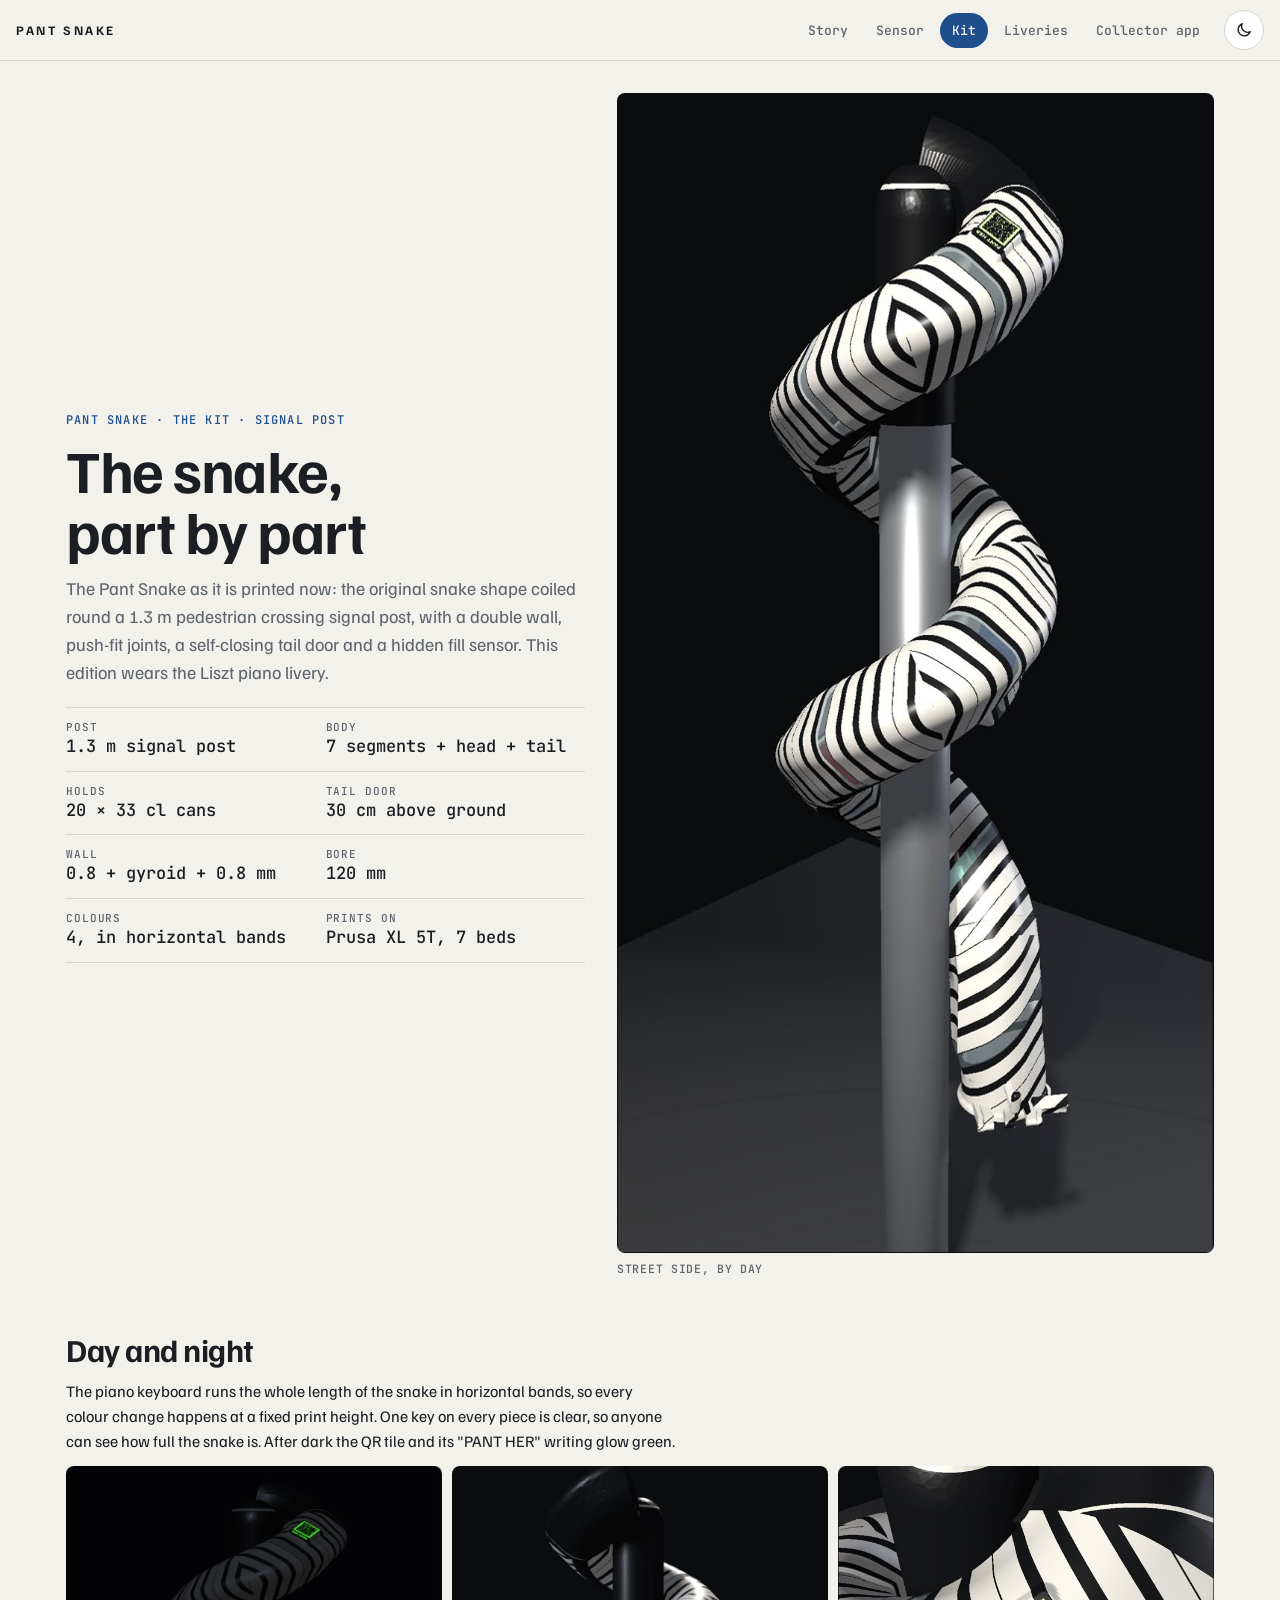
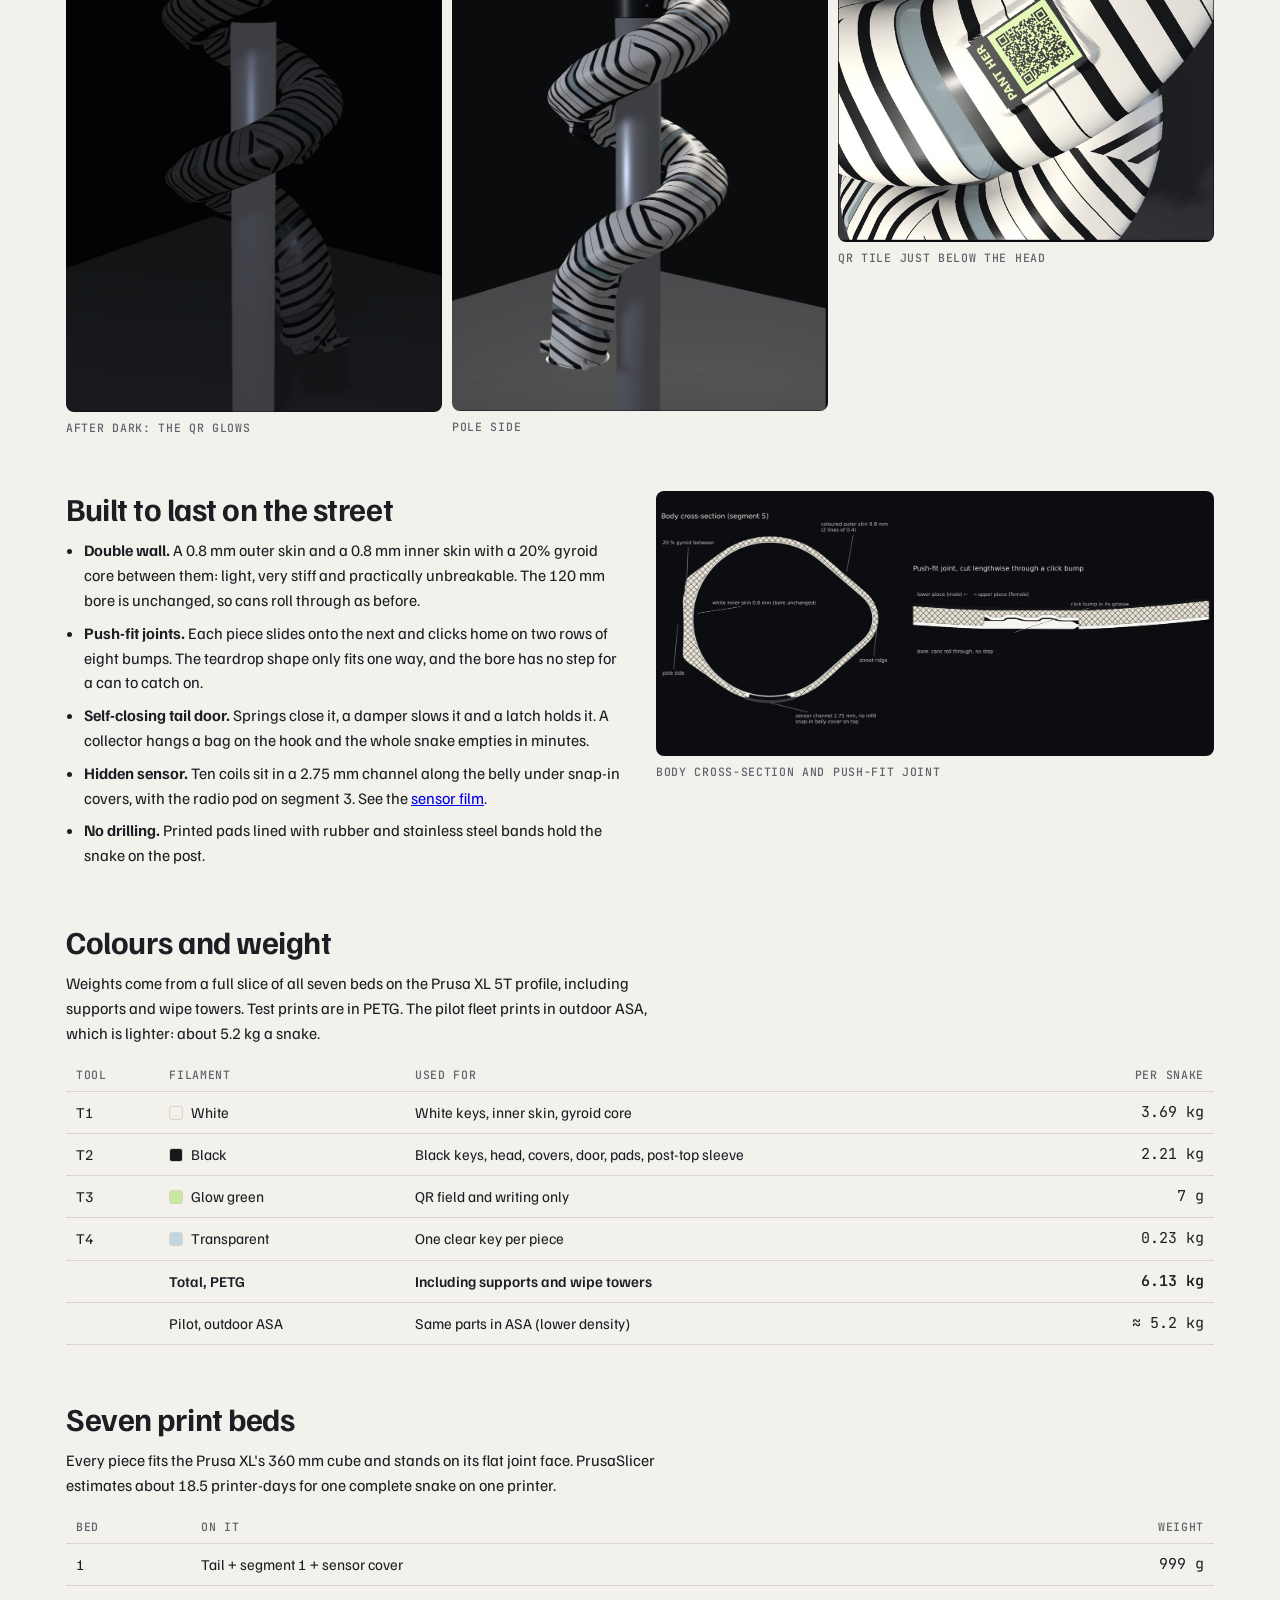
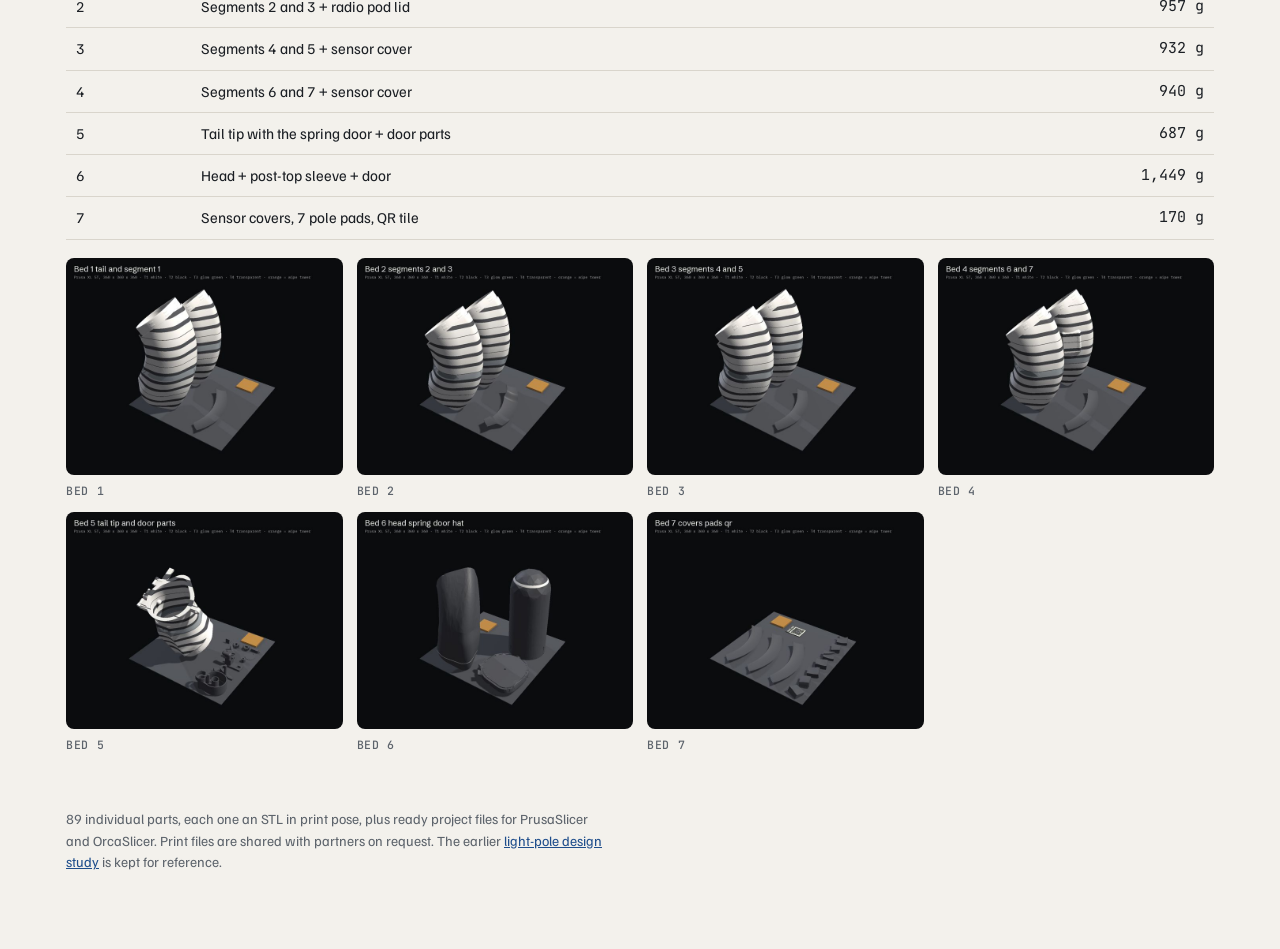
==== commit 50206c15: "Match the linked pages to application v15: 30 cm tail door, site spacing stat, 20-can fill model, se" ====
--- a/kit/index.html
+++ b/kit/index.html
@@ -78,7 +78,7 @@
         <div><small>Post</small><b>1.3 m signal post</b></div>
         <div><small>Body</small><b>7 segments + head + tail</b></div>
         <div><small>Holds</small><b>20 × 33 cl cans</b></div>
-        <div><small>Tail door</small><b>31 cm above ground</b></div>
+        <div><small>Tail door</small><b>30 cm above ground</b></div>
         <div><small>Wall</small><b>0.8 + gyroid + 0.8 mm</b></div>
         <div><small>Bore</small><b>120 mm</b></div>
         <div><small>Colours</small><b>4, in horizontal bands</b></div>
